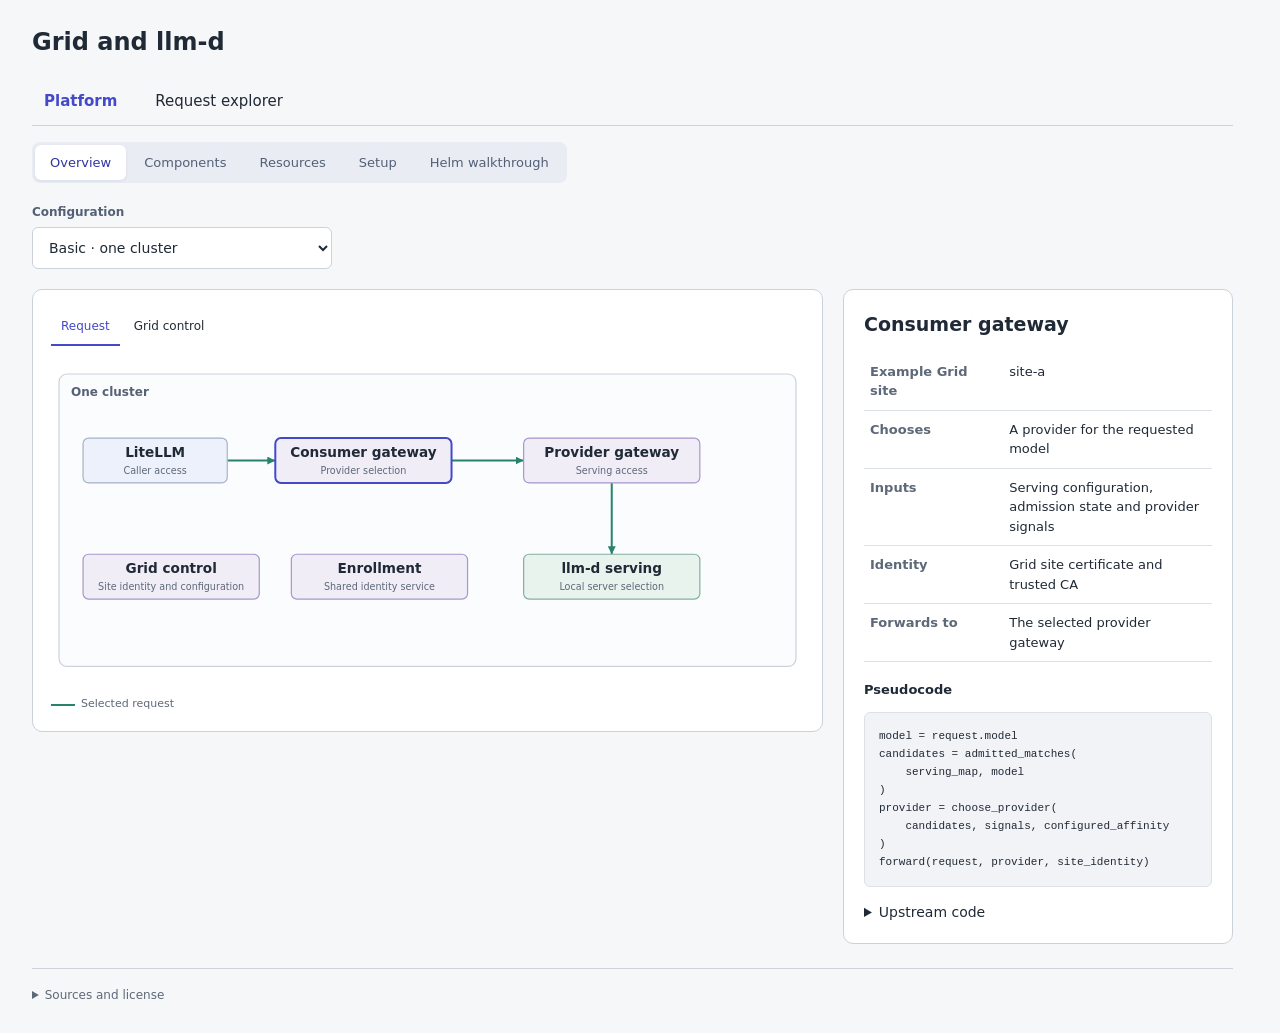
==== standalone.html @ ec1df95c "Publish AI Grid Learner" ====
<!doctype html>
<html lang="en"><head><meta charset="utf-8"><meta name="viewport" content="width=device-width,initial-scale=1"><title>Grid and llm-d learner</title><style>:root{--ink:#202a36;--muted:#5d6878;--line:#cbd2dc;--brand:#4349c9;--canvas:#f6f7f9;--grid:#f0edf7;--serving:#e8f3ee;--entry:#edf1fb;--db:#fcf2dd}*{box-sizing:border-box}body{margin:0;background:var(--canvas);font:15px/1.5 system-ui,-apple-system,sans-serif;color:var(--ink)}main{max-width:1460px;margin:auto;padding:24px 32px}h1{font-size:24px;margin:0 0 20px}h2,h3{margin:0 0 14px;font-size:18px}h4{margin:20px 0 8px;font-size:14px}p{margin:0 0 14px}button,select{font:inherit;color:inherit;cursor:pointer}button{padding:9px 13px;background:#fff;border:1px solid var(--line);border-radius:6px}button:disabled{opacity:.4;cursor:default}button:focus-visible,a:focus-visible,summary:focus-visible{outline:3px solid var(--brand);outline-offset:3px}nav{display:flex;gap:5px}#pages{border-bottom:1px solid var(--line);margin-bottom:16px}#pages button,#views button,.topologies button,.table-tabs button{background:transparent;border:0;border-radius:0;border-bottom:2px solid transparent}button[aria-pressed=true],button[aria-pressed=true]{color:var(--brand);border-bottom-color:var(--brand)}#pages button[aria-pressed=true]{font-weight:600}.toolbar{display:flex;justify-content:space-between;gap:14px;flex-wrap:wrap;margin-bottom:16px}.topologies{display:flex;gap:4px;border-left:1px solid var(--line);padding-left:14px}.explorer{display:grid;grid-template-columns:minmax(0,1.7fr) minmax(350px,1fr);gap:22px;align-items:start}.canvas,.inspector,.setup-panel{background:white;border:1px solid var(--line);border-radius:10px;padding:18px;min-width:0}.canvas{overflow:auto}.inspector{font-size:14px}.diagram{display:block;width:100%;min-width:650px}.diagram text{font-family:system-ui,sans-serif;fill:var(--ink);font-size:17px}.diagram .label{font-size:19px;font-weight:600}.diagram .sub{font-size:14px;fill:var(--muted)}.boundary{fill:#fbfcfe;stroke:var(--line);stroke-width:1.5}.node{cursor:pointer}.node rect,.node path,.node ellipse{stroke:#a6b3c6;stroke-width:1.5;fill:var(--entry)}.node[data-kind=grid] rect{fill:var(--grid);stroke:#a996cb}.node[data-kind=serving] rect{fill:var(--serving);stroke:#86afa0}.node[data-kind=db] path,.node[data-kind=db] ellipse{fill:var(--db);stroke:#b79959}.node.active rect,.node.active path{stroke:var(--brand);stroke-width:3}.wire{fill:none;stroke:#548a7a;stroke-width:2.5;marker-end:url(#arrow)}.control{stroke-dasharray:5 4;stroke:#8475a7}.facts{width:100%;border-collapse:collapse;font-size:13px}.facts th,.facts td{text-align:left;vertical-align:top;padding:9px 6px;border-bottom:1px solid #dce1e8;overflow-wrap:anywhere}.facts th{width:31%;font-weight:550;color:var(--muted)}.distinction{display:grid;gap:9px;margin-bottom:18px}.distinction div{border-left:3px solid var(--brand);padding:5px 11px}.distinction strong{display:block;font-size:12px;color:var(--muted)}pre{white-space:pre-wrap;overflow-wrap:anywhere;background:#f2f3f7;border:1px solid #dce1e8;border-radius:6px;padding:14px;font:12px/1.65 ui-monospace,Menlo,monospace;margin:12px 0}a{color:#354a9b}details{margin-top:15px}summary{cursor:pointer}ul{padding-left:20px}.controls{display:grid;grid-template-columns:70px 70px 135px;justify-content:space-between;gap:8px;margin-bottom:18px}.controls button{font-size:13px}.controls button:last-child{width:135px}.route-options{display:flex;gap:8px;margin-bottom:16px}.route-options button[aria-pressed=true]{background:#eeeffc;border:1px solid var(--brand)}.step-count{font-size:12px;color:var(--muted);margin-bottom:8px}.resource-sites{display:grid;grid-template-columns:1fr 1fr;gap:14px}.resource-sites details{margin:0 0 10px}.resource-sites>details{border:1px solid var(--line);padding:14px;border-radius:7px}.resource-sites summary{font-size:14px}.resource-sites button{border:0;padding:5px;text-align:left;font-size:12px;background:transparent;max-width:100%;overflow-wrap:anywhere}.count{float:right;color:var(--muted);font-size:12px}.catalog{display:grid;gap:14px}.catalog fieldset{border:1px solid var(--line);border-radius:8px;min-width:0;padding:12px}.catalog legend{font-size:13px;padding:0 6px}.chips{display:flex;gap:7px;flex-wrap:wrap}.chips button{font-size:12px;flex:1;min-width:100px}.catalog p{font-size:12px;color:var(--muted);margin:12px 0 6px}.stage-tabs{display:flex;gap:5px;border-bottom:1px solid var(--line);overflow:auto}.stage-tabs button{border:0;border-radius:0;border-bottom:2px solid transparent;white-space:nowrap;background:transparent}.stage-tabs button[aria-current=step]{color:var(--brand);border-bottom-color:var(--brand)}.setup-actions{display:flex;justify-content:flex-end;gap:8px;margin-bottom:12px}.setup-actions button{min-width:130px}.setup-panel{margin-top:15px}.phase-rail{display:grid;grid-template-columns:repeat(5,1fr);padding:0;list-style:none;margin:0 0 20px}.phase-rail li{text-align:center;position:relative}.phase-rail li:not(:last-child)::after{content:"";position:absolute;top:17px;left:calc(50% + 15px);right:calc(-50% + 15px);height:1px;background:var(--line)}.phase-rail button{display:flex;align-items:center;flex-direction:column;gap:5px;width:100%;background:transparent;border:0;font-size:12px;padding:3px}.phase-rail span:first-child{display:grid;place-items:center;border:1px solid var(--line);border-radius:50%;background:#fff;width:28px;height:28px}.phase-rail button[aria-current=step] span:first-child{border-color:var(--brand);color:var(--brand);background:#eeeffc}.table-tabs{display:flex;margin:8px 0 15px}.table-tabs button{flex:1;font-size:13px}.skip{position:absolute;left:-9999px}.skip:focus{left:8px;top:8px}html{scrollbar-gutter:stable}
@media(max-width:1000px){.explorer{grid-template-columns:1fr}.inspector{position:static}.resource-sites{grid-template-columns:1fr}}@media(max-width:600px){main{padding:18px 14px}#pages button{padding:9px 10px;font-size:13px}.topologies{padding:0;border:0}.toolbar{gap:8px}#views{overflow:auto;max-width:100%}#views button{font-size:12px;white-space:nowrap}.canvas,.inspector{padding:12px}.diagram{min-width:650px}.facts{font-size:12px}.resource-sites{grid-template-columns:1fr}}
/* Public topology views keep request choices separate from control exchanges. */
[hidden]{display:none!important}#pages,#views{flex-wrap:wrap}.topologies{flex-wrap:wrap;max-width:100%}.topologies button{white-space:normal;text-align:left}.example-options{display:flex;align-items:center;gap:18px;flex-wrap:wrap;margin:0 0 16px}.example-label,.resource-scope{color:var(--muted);font-size:12px}.example-label{padding:5px 9px;border:1px solid var(--line);border-radius:5px;background:#fff}.choice-line{display:flex;align-items:center;gap:10px;font-size:13px}.choice-line>span{color:var(--muted)}.choice-line>div{display:flex;gap:4px;flex-wrap:wrap}.choice-line button{padding:5px 10px;min-width:36px;background:transparent;border:1px solid transparent;color:var(--muted)}.choice-line button[aria-pressed=true]{color:var(--brand);background:#eeeffc;border-color:#c5c5ed}.explorer{grid-template-columns:minmax(0,1fr) 350px;gap:20px}.canvas{overflow:hidden}.diagram{min-width:0;max-width:100%;width:100%;height:auto}.diagram .boundary-label{font-size:15px;fill:#566274;font-weight:550}.diagram .node-title{font-size:17px;font-weight:600}.diagram .node-sub{font-size:12px;fill:#5d6878}.diagram .scene-note{font-size:13px;fill:#5d6878}.node.selected rect{stroke:var(--brand);stroke-width:2.5}.node.active rect{stroke:#27836c;stroke-width:3;fill:#dcf0e7}.node[aria-pressed=true] rect{stroke:var(--brand);stroke-width:2.5}.wire{stroke:#27836c;stroke-width:2.5;marker-end:none}.wire.alternative{stroke:#c4ccd5;stroke-width:1.8;opacity:.65}.wire.control{stroke:#7964a7;stroke-dasharray:6 5;stroke-width:2}.wire.certificate{stroke-dasharray:2 5}.canvas-toolbar{display:flex;align-items:center;justify-content:space-between;gap:12px;flex-wrap:wrap;margin-bottom:12px}.mode-tabs{display:flex;gap:5px}.mode-tabs button{border:0;border-bottom:2px solid transparent;border-radius:0;padding:6px 9px;background:transparent;font-size:13px}.mode-tabs button[aria-pressed=true]{border-bottom-color:var(--brand)}.route-caption,.caption{font-size:12px;color:var(--muted)}.caption{margin:14px 0 0;max-width:70ch}.diagram-legend{display:flex;gap:14px;flex-wrap:wrap;font-size:11px;color:var(--muted);margin:10px 0 0}.diagram-legend span{display:flex;align-items:center;gap:6px}.diagram-legend i{width:24px;height:0;border-top:2px solid #27836c;display:inline-block}.diagram-legend .alternative-swatch{border-color:#c4ccd5}.diagram-legend .control-swatch{border-color:#7964a7;border-top-style:dashed}.diagram-legend .certificate-swatch{border-color:#7964a7;border-top-style:dotted}.inspector h2{font-size:19px}.inspector h3{font-size:16px}.inspector>section>h2{margin-top:18px}.inspector pre{font-size:11px;line-height:1.65}.inspector button{max-width:100%}.controls{display:flex;justify-content:space-between;gap:6px}.controls button{padding:8px 9px;white-space:nowrap;flex:0 0 55px}.controls button:last-child{flex:0 0 150px;width:150px;min-width:150px}.request-step{min-height:4.5em;font-size:14px}.catalog{display:block}.catalog fieldset{margin-bottom:16px}.catalog fieldset:last-child{margin-bottom:0}.resource-sites{display:block}.resource-sites>details{margin-bottom:14px}.resource-sites details details{margin-left:10px;padding:4px 0}.resource-sites ul{margin:6px 0 10px;padding-left:14px;list-style:none}.resource-sites button:hover,.resource-sites button:focus-visible{text-decoration:underline;color:var(--brand)}.resource-code{max-height:550px;overflow:auto}.resource-scope{margin:0 0 14px}.setup-diagram{min-width:0}.setup-panel .diagram text{font-size:17px}.table-tabs{flex-wrap:wrap}.table-tabs button{min-width:100px}.facts code{overflow-wrap:anywhere}
@media(max-width:1180px){.explorer{grid-template-columns:1fr}.inspector{max-width:none}.controls{justify-content:flex-start}.diagram-legend{font-size:12px}}
@media(max-width:699px){main{padding:18px 14px}.toolbar{display:block}.topologies{margin-top:12px;padding:0;border-left:0;gap:0}.topologies button{font-size:12px;padding:7px 9px;max-width:48%}.example-options{gap:10px;margin-bottom:12px}.example-label{width:100%;border:0;padding:0;background:transparent}.choice-line{gap:7px;font-size:12px}.choice-line button{padding:6px 9px}.canvas{padding:10px}.canvas-toolbar{gap:7px;margin-bottom:5px}.route-caption{font-size:11px}.diagram .boundary-label{font-size:14px}.diagram .node-title{font-size:17px}.diagram .node-sub{font-size:12px}.diagram .scene-note{font-size:12px}.diagram [data-component=picker] .node-title{font-size:14px}.diagram-legend{gap:10px;font-size:11px}.inspector{padding:14px}.inspector pre{font-size:11px}.controls{gap:6px}.controls button{flex-basis:51px;padding:8px 7px}.controls button:last-child{flex-basis:150px;width:150px;min-width:150px}.catalog fieldset{padding:10px}.chips button{min-width:120px}.setup-panel{padding:10px}.setup-panel .canvas{padding:0;border:0}.setup-panel .diagram text{font-size:17px}.phase-rail{gap:2px}.stage-tabs button{font-size:12px}.setup-actions button{min-width:115px}.facts{font-size:12px}}
.topology-diagram .wire.chosen[data-flow=request]{marker-end:url(#request-arrow)}.topology-diagram .wire.alternative[data-flow=request]{marker-end:url(#alternative-arrow)}.topology-diagram .wire.control{marker-end:url(#control-arrow)}.topology-diagram[data-response=true] .wire[data-flow=request]{marker-start:url(#request-arrow);marker-end:none}.facts th{width:40%;overflow-wrap:normal;word-break:normal;hyphens:none}.facts th code{overflow-wrap:normal;word-break:normal;white-space:nowrap}

/* Configuration controls are form inputs, separate from page navigation. */
.toolbar{display:block;margin-bottom:18px}.topologies{border:0;padding:0;margin-top:18px;display:block}.topologies label,.topology-options label{display:flex;align-items:center;gap:12px;font-size:13px;color:var(--muted)}.topologies select,.topology-options select{min-height:40px;min-width:190px;padding:8px 34px 8px 12px;border:1px solid var(--line);border-radius:6px;background:#fff;color:var(--ink);font:inherit}.topologies select:focus-visible,.topology-options select:focus-visible{outline:3px solid var(--brand);outline-offset:3px}.topology-options{display:flex;gap:20px;flex-wrap:wrap;margin:0 0 18px}.topologies label{max-width:400px}.topologies select{flex:1}.canvas-toolbar{justify-content:flex-start}.topology-options label{align-items:center}.mode-tabs button{min-height:38px;padding:8px 12px}.topology-diagram{scroll-margin-top:20px}
@media(max-width:699px){.topologies{margin-top:14px}.topologies label,.topology-options label{font-size:13px}.topologies select{min-width:0;width:100%}.topology-options{display:grid;grid-template-columns:1fr;gap:10px;margin-bottom:14px}.topology-options label{display:grid;grid-template-columns:95px minmax(0,1fr);gap:10px}.topology-options select{min-width:0;width:100%}.topologies label{display:grid;grid-template-columns:95px minmax(0,1fr);gap:10px;max-width:none}}

/* Component colors follow the same role palette as the diagrams. */
.chips button{min-height:42px;padding:10px 14px;border-width:1px;border-style:solid;font-size:13px;font-weight:500}.chips button[data-kind=entry]{background:var(--entry);border-color:#a6b3c6}.chips button[data-kind=grid]{background:var(--grid);border-color:#a996cb}.chips button[data-kind=serving]{background:var(--serving);border-color:#86afa0}.chips button[data-kind=db]{background:var(--db);border-color:#b79959}.chips button[aria-pressed=true]{box-shadow:inset 0 0 0 1px var(--brand);border-color:var(--brand);color:var(--ink)}.catalog fieldset{padding:18px;margin-bottom:20px}.catalog legend{font-size:14px;font-weight:600}.catalog p{font-size:12px;margin:14px 0 8px}.node[data-kind=db] rect{fill:var(--db);stroke:#b79959}
/* A compact resource tree leaves room for the selected configuration. */
.resource-explorer{grid-template-columns:minmax(290px,.8fr) minmax(0,1.4fr)}.resource-sites{padding:8px;max-height:72vh;overflow:auto}.resource-sites>details{border:0;padding:0;margin:0 0 8px}.resource-sites summary{display:list-item;position:relative;padding:10px 12px;font-size:13px;line-height:1.4;border-radius:5px}.resource-sites summary:hover{background:#f1f3f8}.resource-sites .cluster-group>summary{background:#eef0f7;font-size:14px;font-weight:600;margin-bottom:8px;padding-right:44px}.tree-context{font-size:11px;font-weight:400;color:var(--muted);margin-left:8px}.resource-sites .count{position:absolute;right:10px;top:9px;float:none;border:1px solid #d9deea;border-radius:12px;min-width:24px;text-align:center;padding:1px 6px;font-size:11px;background:#fff}.resource-sites .tree-children{margin-left:10px;border-left:1px solid #dfe3eb;padding-left:7px}.resource-sites details details{margin:0;padding:0}.resource-sites .namespace-group>summary{font-weight:550;color:#46556a}.resource-sites .kind-group>summary{padding-right:42px;color:#46556a}.resource-sites ul{margin:2px 0 8px;padding:0 0 0 12px}.resource-sites li{margin:2px 0}.resource-sites button{display:flex;align-items:center;gap:9px;width:100%;padding:8px 10px;min-height:34px;border:1px solid transparent;border-radius:5px;font-size:12px;line-height:1.4}.resource-dot{flex:none;width:7px;height:7px;border-radius:50%;background:#8b9dba}.resource-sites button[data-kind=grid] .resource-dot{background:#9981be}.resource-sites button[data-kind=serving] .resource-dot{background:#4e967e}.resource-sites button[data-kind=db] .resource-dot{background:#b38d3b}.resource-sites button[aria-pressed=true]{color:#3435a5;border-color:#c8c9e9;background:#eeeffb;font-weight:600}.resource-inspector{position:sticky;top:20px;padding:22px}.resource-heading{display:flex;flex-direction:column;gap:10px;margin-bottom:12px}.resource-heading h2{font-size:21px;margin:0;overflow-wrap:anywhere}.kind-badge{align-self:flex-start;font-size:11px;padding:3px 8px;border-radius:4px;background:#edf0f7;color:#536077;border:1px solid #d4dae6}.resource-inspector .facts th{width:25%}.resource-code{max-height:60vh;overflow:auto;white-space:pre;font-size:12px!important;line-height:1.6}.resource-scope{font-size:13px;margin-bottom:12px}
@media(max-width:900px){.resource-explorer{grid-template-columns:1fr}.resource-sites{max-height:48vh}.resource-inspector{position:static}.resource-code{max-height:55vh;white-space:pre-wrap}}@media(max-width:699px){.catalog fieldset{padding:12px}.chips{gap:8px}.chips button{min-width:125px;padding:10px 8px}.resource-inspector{padding:16px}.resource-sites .tree-children{margin-left:4px;padding-left:6px}.resource-heading h2{font-size:19px}.resource-inspector .facts th{width:34%}}

.component-section+ .component-section{border-top:1px solid #e2e5ed;padding-top:16px;margin-top:18px}.component-section h2{font-size:12px;font-weight:550;color:var(--muted);margin:0 0 9px}.catalog fieldset .component-section:first-of-type{margin-top:6px}.catalog .chips button{flex:1 1 140px}.catalog legend{padding:0 8px}.catalog .component-section{min-width:0}

/* Navigation and configuration use different visual structures. */
#pages{gap:14px;margin-bottom:16px}#pages button{font-size:15px;padding:10px 12px}.toolbar{margin-bottom:20px}#views{display:inline-flex;gap:3px;padding:3px;background:#e9ecf3;border-radius:8px;border:0;width:fit-content}#views button{border:0;border-radius:6px;padding:8px 15px;font-size:13px;font-weight:500;color:#536077}#views button[aria-pressed=true]{background:#fff;color:#3035a1;box-shadow:0 1px 3px #26325018}.configuration-bar{display:flex;align-items:flex-end;flex-wrap:wrap;gap:18px;margin-bottom:20px}.topologies{margin:0;padding:0;border:0;min-width:260px;flex:0 1 300px}.topologies label,.topology-options label{display:flex;flex-direction:column;align-items:stretch;gap:6px;font-size:12px;font-weight:550;color:#536077;max-width:none}.topologies select,.topology-options select{font-size:14px;font-weight:400;min-width:0;width:100%;min-height:42px}.topology-options{margin:0;gap:18px;display:flex}.topology-options label{min-width:180px}#routeChoices{min-width:0}.mode-tabs{gap:4px}.mode-tabs button{font-size:12px;border-bottom:2px solid transparent;padding:7px 10px}.mode-tabs button[aria-pressed=true]{border-bottom-color:var(--brand)}
@media(max-width:699px){#pages{gap:10px}#pages button{font-size:14px}#views{display:flex;width:100%;overflow:auto;flex-wrap:nowrap}#views button{padding:9px 11px;flex:1;white-space:nowrap;font-size:12px}.toolbar{margin-bottom:16px}.configuration-bar{display:grid;grid-template-columns:1fr;gap:12px;margin-bottom:16px}.topologies{min-width:0;max-width:none}.topologies label,.topology-options label{display:flex;font-size:12px}.topology-options{display:flex;gap:12px}.topology-options label{min-width:0;flex:1}.topologies select,.topology-options select{min-height:42px;padding:8px 28px 8px 10px;font-size:13px}.configuration-bar #routeChoices:empty{display:none}}

.component-cluster{margin:8px 0;border:1px solid #c9dcd4;border-radius:7px;background:#f6faf8}.component-cluster>summary{padding:13px 15px;font-size:14px;font-weight:550;color:#285746}.cluster-identity{font-size:12px;font-weight:400;color:var(--muted);margin-left:10px}.cluster-detail{padding:4px 15px 15px;background:#fff;border-top:1px solid #dce7e1;border-radius:0 0 7px 7px}.entry-control{margin-top:16px}.entry-control>summary{font-size:13px;color:var(--muted);padding:6px 0}.entry-control>.component-section{margin-top:10px}@media(min-width:1181px){.explorer:not(.resource-explorer){grid-template-columns:minmax(0,1fr) 390px}}

.wire.alternative{stroke:#7e8b9c;opacity:1;stroke-width:1.6}.diagram-legend .alternative-swatch{border-color:#7e8b9c}.node[aria-pressed=true] path,.node[aria-pressed=true] ellipse{stroke:var(--brand);stroke-width:2.5}.resource-record{margin-top:18px}.resource-record>summary{font-size:13px;font-weight:550;color:#394779;padding:6px 0}.resource-record>p{font-size:12px;color:var(--muted);margin:8px 0}.resource-record .resource-code{margin-top:8px}
.helm-heading{display:flex;justify-content:space-between;align-items:start;gap:20px;margin:20px 0}.helm-heading h2{margin-bottom:6px}.helm-heading p{color:var(--muted);margin:0}.helm-playback{display:flex;gap:8px;flex-shrink:0}.helm-playback button{min-width:95px}.helm-result{padding:10px 12px;background:var(--serving);border-left:3px solid #27836c;border-radius:4px;font-weight:600}.helm-walkthrough>.phase-rail{margin:24px 0}.helm-walkthrough .inspector h2{margin-top:0}.helm-walkthrough .route-options{margin:0}.helm-walkthrough .route-options button{min-width:95px}@media(max-width:700px){.helm-heading{flex-direction:column;gap:14px}.helm-playback{width:100%}.helm-playback button{flex:1}.helm-walkthrough .phase-rail button{font-size:11px;padding:3px 0}.helm-walkthrough>.phase-rail{margin:20px 0}}
.topology-diagram[data-response=true] .wire.alternative[data-flow=request]{marker-start:url(#alternative-arrow)}

.step-focus{border-left:3px solid #7964a7;background:var(--grid);padding:14px 16px;border-radius:5px}.step-focus h2{margin:0 0 8px}.step-focus p{margin:0}.step-focus strong{display:block;margin-top:12px;font-size:13px}.setup-panel .inspector>details{margin-top:16px}.helm-walkthrough .step-focus{border-left-color:#27836c;background:var(--serving)}.step-focus{animation:step-enter .25s ease-out}@media(prefers-reduced-motion:reduce){.step-focus{animation:none}}
@media(max-width:699px){#views{display:grid;grid-template-columns:repeat(3,minmax(0,1fr));flex-wrap:wrap;overflow:visible}#views button{white-space:normal;min-width:0}#views[aria-label="Platform views"] button:last-child{grid-column:span 2}#views[aria-label="Request views"]{grid-template-columns:repeat(2,minmax(0,1fr))}.helm-walkthrough .explorer>.inspector,.setup-panel .explorer>.inspector{grid-row:1}.helm-walkthrough .explorer>.canvas,.setup-panel .explorer>.canvas{grid-row:2}.helm-walkthrough .inspector{padding:14px}.helm-walkthrough .helm-result{margin:12px 0 0}}
@keyframes step-enter{from{transform:translateY(4px)}to{transform:translateY(0)}}
/* Desktop review: interaction, hierarchy and consistent rhythm. */
h1,h2,h3{text-wrap:balance}.detail-label{font-size:13px!important;margin:18px 0 8px}.step-count,.count{font-variant-numeric:tabular-nums}.diagram-legend i{flex:none}.inspector{padding:20px}.inspector>section>h2:first-child,.inspector>h2:first-child{margin-top:0}.controls button:last-child:not(:disabled){background:var(--brand);color:#fff;border-color:var(--brand)}button,summary{touch-action:manipulation}button:hover:not(:disabled){filter:brightness(.97)}#pages button:hover,#views button:hover{color:#3035a1}#views button:hover:not([aria-pressed=true]){background:#dce1ec}.chips button:hover{box-shadow:inset 0 0 0 1px #6a72a1}.node:hover rect,.node:hover path,.node:hover ellipse{stroke:#686fa1;stroke-width:2.5}.node:focus-visible{outline:2px solid var(--brand);outline-offset:4px}.helm-heading{align-items:center;margin:0 0 24px}.helm-heading h2{margin:0}.helm-result{font-size:13px}.resource-inspector{padding:22px}
.setup-toolbar{display:flex;align-items:center;justify-content:space-between;gap:20px;border-bottom:1px solid var(--line);margin-bottom:18px}.setup-toolbar .stage-tabs{border:0;min-width:0;flex-wrap:wrap;overflow:visible}.setup-toolbar .stage-tabs button{font-size:13px;padding:10px 12px}.setup-toolbar .setup-actions{margin:0;flex-shrink:0}.setup-toolbar .setup-actions button{min-width:120px;font-size:13px}.setup-panel{background:transparent;border:0;padding:0;margin:0}.setup-panel .route-options{margin-bottom:18px}.setup-panel .phase-rail{margin:0 0 22px}.setup-panel .canvas,.setup-panel .inspector{align-self:start}@media(max-width:1000px){.setup-toolbar{flex-wrap:wrap;padding-bottom:12px}.setup-toolbar .setup-actions{margin-left:auto}}
.helm-walkthrough .node.planned rect,.setup-panel .node.planned rect{fill:#f5f8f7;stroke:#9eafa7;stroke-dasharray:4 3}

.source-notes{margin-top:24px;padding-top:12px;border-top:1px solid var(--line);color:var(--muted);font-size:12px}.source-notes>details{margin:0}.source-notes>details>summary{width:fit-content;padding:5px 0}.source-notes h2{font-size:16px;margin-top:18px}.source-notes p,.source-notes ul{max-width:900px;margin-top:12px}.source-notes .license-text{max-height:360px;overflow:auto;font-size:11px;white-space:pre-wrap}
</style></head>
<body><a class="skip" href="#main">Skip to learner</a><main id="main" tabindex="-1"><h1>Grid and llm-d</h1><nav id="pages" aria-label="Learner pages"></nav><div class="toolbar"><nav id="views" aria-label="Platform views"></nav></div><div class="configuration-bar"><div class="topologies"></div></div><section id="content"></section><footer class="source-notes"><details><summary>Sources and license</summary><h2>About these examples</h2><p>Architecture diagrams are conceptual. Resources show a two-cluster chart example; documentation addresses and identity placeholders must be replaced before deployment. The Helm walkthrough explains an adapted, temporary serving installation.</p><p>The four-provider and five-entry configurations illustrate larger topologies. They do not establish production readiness, performance or validation at that scale.</p><ul><li><a href="https://github.com/praxis-proxy/grid/tree/33cb906be2bb0ebdbaf253bd307939a44f41b37b">Grid v0.2.2 source</a></li><li><a href="https://github.com/praxis-proxy/demos/tree/b37a9c95cea838ea8243a0d41f27bf4267eb1d60/demos/grid-llmd-litellm">Serving example source</a></li></ul><p>Resource examples are adapted from these Apache-2.0 projects. Changes include documentation addresses, example identities, omitted secret values and a curated resource projection. Component inspectors link to additional version-pinned sources; their pseudocode is illustrative.</p><details><summary>Apache License 2.0</summary><pre class="license-text">                                 Apache License
                           Version 2.0, January 2004
                        http&#58;//www.apache.org/licenses/

   TERMS AND CONDITIONS FOR USE, REPRODUCTION, AND DISTRIBUTION

   1. Definitions.

      &quot;License&quot; shall mean the terms and conditions for use, reproduction,
      and distribution as defined by Sections 1 through 9 of this document.

      &quot;Licensor&quot; shall mean the copyright owner or entity authorized by
      the copyright owner that is granting the License.

      &quot;Legal Entity&quot; shall mean the union of the acting entity and all
      other entities that control, are controlled by, or are under common
      control with that entity. For the purposes of this definition,
      &quot;control&quot; means (i) the power, direct or indirect, to cause the
      direction or management of such entity, whether by contract or
      otherwise, or (ii) ownership of fifty percent (50%) or more of the
      outstanding shares, or (iii) beneficial ownership of such entity.

      &quot;You&quot; (or &quot;Your&quot;) shall mean an individual or Legal Entity
      exercising permissions granted by this License.

      &quot;Source&quot; form shall mean the preferred form for making modifications,
      including but not limited to software source code, documentation
      source, and configuration files.

      &quot;Object&quot; form shall mean any form resulting from mechanical
      transformation or translation of a Source form, including but
      not limited to compiled object code, generated documentation,
      and conversions to other media types.

      &quot;Work&quot; shall mean the work of authorship, whether in Source or
      Object form, made available under the License, as indicated by a
      copyright notice that is included in or attached to the work
      (an example is provided in the Appendix below).

      &quot;Derivative Works&quot; shall mean any work, whether in Source or Object
      form, that is based on (or derived from) the Work and for which the
      editorial revisions, annotations, elaborations, or other modifications
      represent, as a whole, an original work of authorship. For the purposes
      of this License, Derivative Works shall not include works that remain
      separable from, or merely link (or bind by name) to the interfaces of,
      the Work and Derivative Works thereof.

      &quot;Contribution&quot; shall mean any work of authorship, including
      the original version of the Work and any modifications or additions
      to that Work or Derivative Works thereof, that is intentionally
      submitted to Licensor for inclusion in the Work by the copyright owner
      or by an individual or Legal Entity authorized to submit on behalf of
      the copyright owner. For the purposes of this definition, &quot;submitted&quot;
      means any form of electronic, verbal, or written communication sent
      to the Licensor or its representatives, including but not limited to
      communication on electronic mailing lists, source code control systems,
      and issue tracking systems that are managed by, or on behalf of, the
      Licensor for the purpose of discussing and improving the Work, but
      excluding communication that is conspicuously marked or otherwise
      designated in writing by the copyright owner as &quot;Not a Contribution.&quot;

      &quot;Contributor&quot; shall mean Licensor and any individual or Legal Entity
      on behalf of whom a Contribution has been received by Licensor and
      subsequently incorporated within the Work.

   2. Grant of Copyright License. Subject to the terms and conditions of
      this License, each Contributor hereby grants to You a perpetual,
      worldwide, non-exclusive, no-charge, royalty-free, irrevocable
      copyright license to reproduce, prepare Derivative Works of,
      publicly display, publicly perform, sublicense, and distribute the
      Work and such Derivative Works in Source or Object form.

   3. Grant of Patent License. Subject to the terms and conditions of
      this License, each Contributor hereby grants to You a perpetual,
      worldwide, non-exclusive, no-charge, royalty-free, irrevocable
      (except as stated in this section) patent license to make, have made,
      use, offer to sell, sell, import, and otherwise transfer the Work,
      where such license applies only to those patent claims licensable
      by such Contributor that are necessarily infringed by their
      Contribution(s) alone or by combination of their Contribution(s)
      with the Work to which such Contribution(s) was submitted. If You
      institute patent litigation against any entity (including a
      cross-claim or counterclaim in a lawsuit) alleging that the Work
      or a Contribution incorporated within the Work constitutes direct
      or contributory patent infringement, then any patent licenses
      granted to You under this License for that Work shall terminate
      as of the date such litigation is filed.

   4. Redistribution. You may reproduce and distribute copies of the
      Work or Derivative Works thereof in any medium, with or without
      modifications, and in Source or Object form, provided that You
      meet the following conditions:

      (a) You must give any other recipients of the Work or
          Derivative Works a copy of this License; and

      (b) You must cause any modified files to carry prominent notices
          stating that You changed the files; and

      (c) You must retain, in the Source form of any Derivative Works
          that You distribute, all copyright, patent, trademark, and
          attribution notices from the Source form of the Work,
          excluding those notices that do not pertain to any part of
          the Derivative Works; and

      (d) If the Work includes a &quot;NOTICE&quot; text file as part of its
          distribution, then any Derivative Works that You distribute must
          include a readable copy of the attribution notices contained
          within such NOTICE file, excluding those notices that do not
          pertain to any part of the Derivative Works, in at least one
          of the following places: within a NOTICE text file distributed
          as part of the Derivative Works; within the Source form or
          documentation, if provided along with the Derivative Works; or,
          within a display generated by the Derivative Works, if and
          wherever such third-party notices normally appear. The contents
          of the NOTICE file are for informational purposes only and
          do not modify the License. You may add Your own attribution
          notices within Derivative Works that You distribute, alongside
          or as an addendum to the NOTICE text from the Work, provided
          that such additional attribution notices cannot be construed
          as modifying the License.

      You may add Your own copyright statement to Your modifications and
      may provide additional or different license terms and conditions
      for use, reproduction, or distribution of Your modifications, or
      for any such Derivative Works as a whole, provided Your use,
      reproduction, and distribution of the Work otherwise complies with
      the conditions stated in this License.

   5. Submission of Contributions. Unless You explicitly state otherwise,
      any Contribution intentionally submitted for inclusion in the Work
      by You to the Licensor shall be under the terms and conditions of
      this License, without any additional terms or conditions.
      Notwithstanding the above, nothing herein shall supersede or modify
      the terms of any separate license agreement you may have executed
      with Licensor regarding such Contributions.

   6. Trademarks. This License does not grant permission to use the trade
      names, trademarks, service marks, or product names of the Licensor,
      except as required for reasonable and customary use in describing the
      origin of the Work and reproducing the content of the NOTICE file.

   7. Disclaimer of Warranty. Unless required by applicable law or
      agreed to in writing, Licensor provides the Work (and each
      Contributor provides its Contributions) on an &quot;AS IS&quot; BASIS,
      WITHOUT WARRANTIES OR CONDITIONS OF ANY KIND, either express or
      implied, including, without limitation, any warranties or conditions
      of TITLE, NON-INFRINGEMENT, MERCHANTABILITY, or FITNESS FOR A
      PARTICULAR PURPOSE. You are solely responsible for determining the
      appropriateness of using or redistributing the Work and assume any
      risks associated with Your exercise of permissions under this License.

   8. Limitation of Liability. In no event and under no legal theory,
      whether in tort (including negligence), contract, or otherwise,
      unless required by applicable law (such as deliberate and grossly
      negligent acts) or agreed to in writing, shall any Contributor be
      liable to You for damages, including any direct, indirect, special,
      incidental, or consequential damages of any character arising as a
      result of this License or out of the use or inability to use the
      Work (including but not limited to damages for loss of goodwill,
      work stoppage, computer failure or malfunction, or any and all
      other commercial damages or losses), even if such Contributor
      has been advised of the possibility of such damages.

   9. Accepting Warranty or Additional Liability. While redistributing
      the Work or Derivative Works thereof, You may choose to offer,
      and charge a fee for, acceptance of support, warranty, indemnity,
      or other liability obligations and/or rights consistent with this
      License. However, in accepting such obligations, You may act only
      on Your own behalf and on Your sole responsibility, not on behalf
      of any other Contributor, and only if You agree to indemnify,
      defend, and hold each Contributor harmless for any liability
      incurred by, or claims asserted against, such Contributor by reason
      of your accepting any such warranty or additional liability.

   END OF TERMS AND CONDITIONS

   APPENDIX: How to apply the Apache License to your work.

      To apply the Apache License to your work, attach the following
      boilerplate notice, with the fields enclosed by brackets &quot;[]&quot;
      replaced with your own identifying information. (Don&#x27;t include
      the brackets!)  The text should be enclosed in the appropriate
      comment syntax for the file format. We also recommend that a
      file or class name and description of purpose be included on the
      same &quot;printed page&quot; as the copyright notice for easier
      identification within third-party archives.

   Copyright [yyyy] [name of copyright owner]

   Licensed under the Apache License, Version 2.0 (the &quot;License&quot;);
   you may not use this file except in compliance with the License.
   You may obtain a copy of the License at

       http&#58;//www.apache.org/licenses/LICENSE-2.0

   Unless required by applicable law or agreed to in writing, software
   distributed under the License is distributed on an &quot;AS IS&quot; BASIS,
   WITHOUT WARRANTIES OR CONDITIONS OF ANY KIND, either express or implied.
   See the License for the specific language governing permissions and
   limitations under the License.
</pre></details></details></footer></main><script>// Illustrative public example, derived from pinned upstream charts; no observed runtime data.
window.demoReference={"containers":["example-litellm","example-access-db","provider-a-control-plane","provider-b-control-plane"],"machine":{"cpus":6,"disk_gib":40,"memory_mib":16384,"name":"grid-demo"},"network":"example-grid-network","sites":{"a":{"cluster":"provider-a","context":"kind-provider-a","crds":[{"group":"grid.praxis.fast","kind":"AgentToolProvider","name":"agenttoolproviders.grid.praxis.fast","scope":"Cluster"},{"group":"grid.praxis.fast","kind":"GridNetwork","name":"gridnetworks.grid.praxis.fast","scope":"Cluster"},{"group":"grid.praxis.fast","kind":"GridSite","name":"gridsites.grid.praxis.fast","scope":"Cluster"},{"group":"inference.networking.k8s.io","kind":"InferencePool","name":"inferencepools.inference.networking.k8s.io","scope":"Namespaced"},{"group":"grid.praxis.fast","kind":"InferenceProvider","name":"inferenceproviders.grid.praxis.fast","scope":"Cluster"},{"group":"grid.praxis.fast","kind":"SiteInvite","name":"siteinvites.grid.praxis.fast","scope":"Cluster"}],"name":"site-a","resources":[{"apiVersion":"rbac.authorization.k8s.io/v1","helm_release":"grid-enrollment","kind":"ClusterRole","labels":{"app.kubernetes.io/instance":"grid-enrollment","app.kubernetes.io/managed-by":"Helm","app.kubernetes.io/name":"grid-enrollment","app.kubernetes.io/version":"v0.2.2","example.invalid/origin":"public-chart-template","helm.sh/chart":"grid-enrollment-0.2.2"},"name":"grid-enrollment-grid-enrollment-csr-approve","namespace":null,"owners":[],"rules":[{"apiGroups":["certificates.k8s.io"],"resources":["certificatesigningrequests/approval"],"verbs":["patch"]},{"apiGroups":["certificates.k8s.io"],"resourceNames":["grid.praxis.fast/site"],"resources":["signers"],"verbs":["approve"]}]},{"apiVersion":"rbac.authorization.k8s.io/v1","helm_release":"grid-enrollment","kind":"ClusterRole","labels":{"app.kubernetes.io/instance":"grid-enrollment","app.kubernetes.io/managed-by":"Helm","app.kubernetes.io/name":"grid-enrollment","app.kubernetes.io/version":"v0.2.2","example.invalid/origin":"public-chart-template","helm.sh/chart":"grid-enrollment-0.2.2"},"name":"grid-enrollment-grid-enrollment-csr-file","namespace":null,"owners":[],"rules":[{"apiGroups":["certificates.k8s.io"],"resources":["certificatesigningrequests"],"verbs":["create"]},{"apiGroups":["certificates.k8s.io"],"resources":["certificatesigningrequests/status"],"verbs":["patch"]},{"apiGroups":["certificates.k8s.io"],"resourceNames":["grid.praxis.fast/site"],"resources":["signers"],"verbs":["sign"]}]},{"apiVersion":"rbac.authorization.k8s.io/v1","helm_release":"grid-enrollment","kind":"ClusterRole","labels":{"app.kubernetes.io/instance":"grid-enrollment","app.kubernetes.io/managed-by":"Helm","app.kubernetes.io/name":"grid-enrollment","app.kubernetes.io/version":"v0.2.2","example.invalid/origin":"public-chart-template","helm.sh/chart":"grid-enrollment-0.2.2"},"name":"grid-enrollment-grid-enrollment-site-invite","namespace":null,"owners":[],"rules":[{"apiGroups":["grid.praxis.fast"],"resources":["siteinvites"],"verbs":["get","list","watch","patch"]},{"apiGroups":["grid.praxis.fast"],"resources":["siteinvites/status"],"verbs":["patch"]}]},{"apiVersion":"rbac.authorization.k8s.io/v1","helm_release":"llmd-site","kind":"ClusterRole","labels":{"example.invalid/origin":"public-chart-template"},"name":"grid-llmd-epp","namespace":null,"owners":[],"rules":[{"apiGroups":["inference.networking.k8s.io"],"resources":["inferencepools"],"verbs":["get","list","watch"]},{"apiGroups":["inference.networking.k8s.io"],"resources":["inferencepools/status"],"verbs":["update","patch"]},{"apiGroups":[""],"resources":["pods","endpoints","services"],"verbs":["get","list","watch"]}]},{"apiVersion":"rbac.authorization.k8s.io/v1","helm_release":"grid-operator","kind":"ClusterRole","labels":{"app.kubernetes.io/instance":"grid-operator","app.kubernetes.io/managed-by":"Helm","app.kubernetes.io/name":"grid-operator","app.kubernetes.io/version":"v0.2.2","example.invalid/origin":"public-chart-template","helm.sh/chart":"grid-operator-0.2.2"},"name":"grid-operator-crd","namespace":null,"owners":[],"rules":[{"apiGroups":["grid.praxis.fast"],"resources":["agenttoolproviders","gridnetworks","inferenceproviders"],"verbs":["get","list","watch","patch"]},{"apiGroups":["grid.praxis.fast"],"resources":["gridsites"],"verbs":["get","list","watch","patch","create","update","delete"]},{"apiGroups":["grid.praxis.fast"],"resources":["agenttoolproviders/status","gridnetworks/status","gridsites/status","inferenceproviders/status"],"verbs":["get","patch"]},{"apiGroups":["grid.praxis.fast"],"resources":["gridnetworks"],"verbs":["create"]}]},{"apiVersion":"rbac.authorization.k8s.io/v1","helm_release":"grid-operator","kind":"ClusterRole","labels":{"app.kubernetes.io/instance":"grid-operator","app.kubernetes.io/managed-by":"Helm","app.kubernetes.io/name":"grid-operator","app.kubernetes.io/version":"v0.2.2","example.invalid/origin":"public-chart-template","helm.sh/chart":"grid-operator-0.2.2"},"name":"grid-operator-metrics-scraper","namespace":null,"owners":[],"rules":[{"nonResourceURLs":["/metrics"],"verbs":["get"]}]},{"apiVersion":"rbac.authorization.k8s.io/v1","helm_release":"grid-operator","kind":"ClusterRole","labels":{"app.kubernetes.io/instance":"grid-operator","app.kubernetes.io/managed-by":"Helm","app.kubernetes.io/name":"grid-operator","app.kubernetes.io/version":"v0.2.2","example.invalid/origin":"public-chart-template","helm.sh/chart":"grid-operator-0.2.2"},"name":"grid-operator-resources","namespace":null,"owners":[],"rules":[{"apiGroups":[""],"resources":["secrets"],"verbs":["get","create","patch"]},{"apiGroups":[""],"resourceNames":["provider-gateway","grid-operator-swim","grid-operator-signals"],"resources":["services"],"verbs":["get"]},{"apiGroups":["apps"],"resourceNames":["provider-gateway"],"resources":["deployments"],"verbs":["get","patch"]},{"apiGroups":["events.k8s.io"],"resources":["events"],"verbs":["create","patch"]},{"apiGroups":[""],"resources":["configmaps"],"verbs":["get","create","patch","update"]}]},{"apiVersion":"rbac.authorization.k8s.io/v1","helm_release":"grid-enrollment","kind":"ClusterRoleBinding","labels":{"app.kubernetes.io/instance":"grid-enrollment","app.kubernetes.io/managed-by":"Helm","app.kubernetes.io/name":"grid-enrollment","app.kubernetes.io/version":"v0.2.2","example.invalid/origin":"public-chart-template","helm.sh/chart":"grid-enrollment-0.2.2"},"name":"grid-enrollment-grid-enrollment-auth-delegator","namespace":null,"owners":[],"roleRef":{"apiGroup":"rbac.authorization.k8s.io","kind":"ClusterRole","name":"system:auth-delegator"},"subjects":[{"kind":"ServiceAccount","name":"grid-enrollment","namespace":"grid-enrollment"}]},{"apiVersion":"rbac.authorization.k8s.io/v1","helm_release":"grid-enrollment","kind":"ClusterRoleBinding","labels":{"app.kubernetes.io/instance":"grid-enrollment","app.kubernetes.io/managed-by":"Helm","app.kubernetes.io/name":"grid-enrollment","app.kubernetes.io/version":"v0.2.2","example.invalid/origin":"public-chart-template","helm.sh/chart":"grid-enrollment-0.2.2"},"name":"grid-enrollment-grid-enrollment-csr-approve","namespace":null,"owners":[],"roleRef":{"apiGroup":"rbac.authorization.k8s.io","kind":"ClusterRole","name":"grid-enrollment-grid-enrollment-csr-approve"},"subjects":[{"kind":"ServiceAccount","name":"grid-enrollment","namespace":"grid-enrollment"}]},{"apiVersion":"rbac.authorization.k8s.io/v1","helm_release":"grid-enrollment","kind":"ClusterRoleBinding","labels":{"app.kubernetes.io/instance":"grid-enrollment","app.kubernetes.io/managed-by":"Helm","app.kubernetes.io/name":"grid-enrollment","app.kubernetes.io/version":"v0.2.2","example.invalid/origin":"public-chart-template","helm.sh/chart":"grid-enrollment-0.2.2"},"name":"grid-enrollment-grid-enrollment-csr-file","namespace":null,"owners":[],"roleRef":{"apiGroup":"rbac.authorization.k8s.io","kind":"ClusterRole","name":"grid-enrollment-grid-enrollment-csr-file"},"subjects":[{"kind":"ServiceAccount","name":"grid-enrollment","namespace":"grid-enrollment"}]},{"apiVersion":"rbac.authorization.k8s.io/v1","helm_release":"grid-enrollment","kind":"ClusterRoleBinding","labels":{"app.kubernetes.io/instance":"grid-enrollment","app.kubernetes.io/managed-by":"Helm","app.kubernetes.io/name":"grid-enrollment","app.kubernetes.io/version":"v0.2.2","example.invalid/origin":"public-chart-template","helm.sh/chart":"grid-enrollment-0.2.2"},"name":"grid-enrollment-grid-enrollment-site-invite","namespace":null,"owners":[],"roleRef":{"apiGroup":"rbac.authorization.k8s.io","kind":"ClusterRole","name":"grid-enrollment-grid-enrollment-site-invite"},"subjects":[{"kind":"ServiceAccount","name":"grid-enrollment","namespace":"grid-enrollment"}]},{"apiVersion":"rbac.authorization.k8s.io/v1","helm_release":"llmd-site","kind":"ClusterRoleBinding","labels":{"example.invalid/origin":"public-chart-template"},"name":"grid-llmd-epp","namespace":null,"owners":[],"roleRef":{"apiGroup":"rbac.authorization.k8s.io","kind":"ClusterRole","name":"grid-llmd-epp"},"subjects":[{"kind":"ServiceAccount","name":"llmd-epp","namespace":"grid"}]},{"apiVersion":"rbac.authorization.k8s.io/v1","helm_release":"grid-operator","kind":"ClusterRoleBinding","labels":{"app.kubernetes.io/instance":"grid-operator","app.kubernetes.io/managed-by":"Helm","app.kubernetes.io/name":"grid-operator","app.kubernetes.io/version":"v0.2.2","example.invalid/origin":"public-chart-template","helm.sh/chart":"grid-operator-0.2.2"},"name":"grid-operator-crd","namespace":null,"owners":[],"roleRef":{"apiGroup":"rbac.authorization.k8s.io","kind":"ClusterRole","name":"grid-operator-crd"},"subjects":[{"kind":"ServiceAccount","name":"grid-operator","namespace":"grid"}]},{"apiVersion":"rbac.authorization.k8s.io/v1","helm_release":"grid-operator","kind":"ClusterRoleBinding","labels":{"app.kubernetes.io/instance":"grid-operator","app.kubernetes.io/managed-by":"Helm","app.kubernetes.io/name":"grid-operator","app.kubernetes.io/version":"v0.2.2","example.invalid/origin":"public-chart-template","helm.sh/chart":"grid-operator-0.2.2"},"name":"grid-operator-metrics-scraper","namespace":null,"owners":[],"roleRef":{"apiGroup":"rbac.authorization.k8s.io","kind":"ClusterRole","name":"grid-operator-metrics-scraper"},"subjects":[{"kind":"ServiceAccount","name":"grid-operator-metrics-scraper","namespace":"grid"}]},{"apiVersion":"grid.praxis.fast/v1alpha1","helm_release":"grid-site","kind":"GridNetwork","labels":{"app.kubernetes.io/instance":"grid-site","app.kubernetes.io/managed-by":"Helm","app.kubernetes.io/name":"grid-site","app.kubernetes.io/version":"v0.2.2","example.invalid/origin":"public-chart-template","grid.praxis.fast/auto-discover-sites":"true","helm.sh/chart":"grid-site-0.2.2"},"name":"grid-demo","namespace":null,"owners":[],"spec":{"admissionPolicy":{"missingMetrics":"existingOnly","mode":"stabilized","pressure":{"enterThreshold":0.85,"exitThreshold":0.7,"failureThreshold":2,"minimumStateDuration":"10s","recoveryHoldDown":"30s","successThreshold":3}},"consumerGateways":[{"name":"consumer-gateway","namespace":"grid","siteName":"site-a"}],"gridId":"example-grid","peerTrust":{"mode":"spiffe"},"selectionPolicy":{"mode":"roundRobin"},"signalTransport":{"mode":"poll"},"tls":{"caSecretRef":{"name":"grid-ca","namespace":"grid"},"siteSecretRef":{"name":"grid-site-identity","namespace":"grid"},"swimKeySecretRef":{"name":"grid-swim-key","namespace":"grid"}}}},{"apiVersion":"grid.praxis.fast/v1alpha1","helm_release":"grid-site","kind":"GridSite","labels":{"app.kubernetes.io/instance":"grid-site","app.kubernetes.io/managed-by":"Helm","app.kubernetes.io/name":"grid-site","app.kubernetes.io/version":"v0.2.2","example.invalid/origin":"public-chart-template","grid.praxis.fast/network":"grid-demo","helm.sh/chart":"grid-site-0.2.2"},"name":"grid-demo-site-b","namespace":null,"owners":[],"spec":{"gatewayEndpoint":{"address":"203.0.113.20:8080","tls":{"mode":"Mutual","serverName":"site-b.grid.internal"}},"gridNetworkRef":"grid-demo"}},{"apiVersion":"grid.praxis.fast/v1alpha1","helm_release":"grid-site","kind":"GridSite","labels":{"app.kubernetes.io/instance":"grid-site","app.kubernetes.io/managed-by":"Helm","app.kubernetes.io/name":"grid-site","app.kubernetes.io/version":"v0.2.2","example.invalid/origin":"public-chart-template","grid.praxis.fast/provider-site":"site-a","helm.sh/chart":"grid-site-0.2.2"},"name":"site-a","namespace":null,"owners":[],"spec":{"gatewayEndpoint":{"address":"203.0.113.10:8080","tls":{"mode":"Mutual","serverName":"site-a.grid.internal"}},"gridNetworkRef":"grid-demo"}},{"apiVersion":"grid.praxis.fast/v1alpha1","helm_release":"grid-site","kind":"InferenceProvider","labels":{"app.kubernetes.io/instance":"grid-site","app.kubernetes.io/managed-by":"Helm","app.kubernetes.io/name":"grid-site","app.kubernetes.io/version":"v0.2.2","example.invalid/origin":"public-chart-template","helm.sh/chart":"grid-site-0.2.2"},"name":"qwen-site-a","namespace":null,"owners":[],"spec":{"backendKind":"local","clusterName":"qwen-site-a","endpoint":"http://192.0.2.10:8081","gridNetworkRef":"grid-demo","models":[{"capabilities":["text_generation"],"name":"Qwen/Qwen3-0.6B"}],"providerKind":"llm-d-inference-sim","siteSelector":{"matchLabels":{"grid.praxis.fast/provider-site":"site-a"}}}},{"apiVersion":"v1","kind":"Namespace","labels":{"example.invalid/origin":"illustrative"},"name":"grid","namespace":null,"owners":[]},{"apiVersion":"v1","kind":"Namespace","labels":{"example.invalid/origin":"illustrative"},"name":"grid-enrollment","namespace":null,"owners":[]},{"apiVersion":"v1","helm_release":"grid-enrollment","kind":"Namespace","labels":{"app.kubernetes.io/instance":"grid-enrollment","app.kubernetes.io/managed-by":"Helm","app.kubernetes.io/name":"grid-enrollment","app.kubernetes.io/version":"v0.2.2","example.invalid/origin":"public-chart-template","helm.sh/chart":"grid-enrollment-0.2.2"},"name":"grid-enrollment-invites","namespace":null,"owners":[]},{"apiVersion":"v1","kind":"Namespace","labels":{"example.invalid/origin":"illustrative"},"name":"kube-system","namespace":null,"owners":[]},{"apiVersion":"admissionregistration.k8s.io/v1","helm_release":"grid-enrollment","kind":"ValidatingAdmissionPolicy","labels":{"app.kubernetes.io/instance":"grid-enrollment","app.kubernetes.io/managed-by":"Helm","app.kubernetes.io/name":"grid-enrollment","app.kubernetes.io/version":"v0.2.2","example.invalid/origin":"public-chart-template","helm.sh/chart":"grid-enrollment-0.2.2"},"name":"grid-enrollment-grid-enrollment-bootstrap-secrets","namespace":null,"owners":[]},{"apiVersion":"admissionregistration.k8s.io/v1","helm_release":"grid-enrollment","kind":"ValidatingAdmissionPolicy","labels":{"app.kubernetes.io/instance":"grid-enrollment","app.kubernetes.io/managed-by":"Helm","app.kubernetes.io/name":"grid-enrollment","app.kubernetes.io/version":"v0.2.2","example.invalid/origin":"public-chart-template","helm.sh/chart":"grid-enrollment-0.2.2"},"name":"grid-enrollment-grid-enrollment-csr-record","namespace":null,"owners":[]},{"apiVersion":"admissionregistration.k8s.io/v1","helm_release":"grid-enrollment","kind":"ValidatingAdmissionPolicy","labels":{"app.kubernetes.io/instance":"grid-enrollment","app.kubernetes.io/managed-by":"Helm","app.kubernetes.io/name":"grid-enrollment","app.kubernetes.io/version":"v0.2.2","example.invalid/origin":"public-chart-template","helm.sh/chart":"grid-enrollment-0.2.2"},"name":"grid-enrollment-grid-enrollment-csr-record-confine","namespace":null,"owners":[]},{"apiVersion":"admissionregistration.k8s.io/v1","helm_release":"grid-enrollment","kind":"ValidatingAdmissionPolicy","labels":{"app.kubernetes.io/instance":"grid-enrollment","app.kubernetes.io/managed-by":"Helm","app.kubernetes.io/name":"grid-enrollment","app.kubernetes.io/version":"v0.2.2","example.invalid/origin":"public-chart-template","helm.sh/chart":"grid-enrollment-0.2.2"},"name":"grid-enrollment-grid-enrollment-invite-secrets","namespace":null,"owners":[]},{"apiVersion":"admissionregistration.k8s.io/v1","helm_release":"grid-enrollment","kind":"ValidatingAdmissionPolicyBinding","labels":{"app.kubernetes.io/instance":"grid-enrollment","app.kubernetes.io/managed-by":"Helm","app.kubernetes.io/name":"grid-enrollment","app.kubernetes.io/version":"v0.2.2","example.invalid/origin":"public-chart-template","helm.sh/chart":"grid-enrollment-0.2.2"},"name":"grid-enrollment-grid-enrollment-bootstrap-secrets","namespace":null,"owners":[]},{"apiVersion":"admissionregistration.k8s.io/v1","helm_release":"grid-enrollment","kind":"ValidatingAdmissionPolicyBinding","labels":{"app.kubernetes.io/instance":"grid-enrollment","app.kubernetes.io/managed-by":"Helm","app.kubernetes.io/name":"grid-enrollment","app.kubernetes.io/version":"v0.2.2","example.invalid/origin":"public-chart-template","helm.sh/chart":"grid-enrollment-0.2.2"},"name":"grid-enrollment-grid-enrollment-csr-record","namespace":null,"owners":[]},{"apiVersion":"admissionregistration.k8s.io/v1","helm_release":"grid-enrollment","kind":"ValidatingAdmissionPolicyBinding","labels":{"app.kubernetes.io/instance":"grid-enrollment","app.kubernetes.io/managed-by":"Helm","app.kubernetes.io/name":"grid-enrollment","app.kubernetes.io/version":"v0.2.2","example.invalid/origin":"public-chart-template","helm.sh/chart":"grid-enrollment-0.2.2"},"name":"grid-enrollment-grid-enrollment-csr-record-confine","namespace":null,"owners":[]},{"apiVersion":"admissionregistration.k8s.io/v1","helm_release":"grid-enrollment","kind":"ValidatingAdmissionPolicyBinding","labels":{"app.kubernetes.io/instance":"grid-enrollment","app.kubernetes.io/managed-by":"Helm","app.kubernetes.io/name":"grid-enrollment","app.kubernetes.io/version":"v0.2.2","example.invalid/origin":"public-chart-template","helm.sh/chart":"grid-enrollment-0.2.2"},"name":"grid-enrollment-grid-enrollment-invite-secrets","namespace":null,"owners":[]},{"apiVersion":"v1","helm_release":"consumer-gateway","keys":["praxis.yaml"],"kind":"ConfigMap","labels":{"app.kubernetes.io/instance":"consumer-gateway","app.kubernetes.io/managed-by":"Helm","app.kubernetes.io/name":"praxis-gateway","app.kubernetes.io/version":"0.7.0","example.invalid/origin":"public-chart-template","helm.sh/chart":"praxis-gateway-0.2.2"},"name":"consumer-gateway-config","namespace":"grid","owners":[]},{"apiVersion":"v1","helm_release":"llmd-site","keys":["envoy.yaml"],"kind":"ConfigMap","labels":{"app":"envoy","example.invalid/origin":"public-chart-template"},"name":"envoy","namespace":"grid","owners":[]},{"apiVersion":"v1","helm_release":"provider-gateway","keys":["praxis.yaml"],"kind":"ConfigMap","labels":{"app.kubernetes.io/instance":"provider-gateway","app.kubernetes.io/managed-by":"Helm","app.kubernetes.io/name":"praxis-gateway","app.kubernetes.io/version":"0.7.0","example.invalid/origin":"public-chart-template","helm.sh/chart":"praxis-gateway-0.2.2"},"name":"provider-gateway-config","namespace":"grid","owners":[]},{"apiVersion":"v1","helm_release":"llmd-site","keys":["config.yaml"],"kind":"ConfigMap","labels":{"example.invalid/origin":"public-chart-template"},"name":"vllm-sim","namespace":"grid","owners":[]},{"apiVersion":"apps/v1","helm_release":"consumer-gateway","kind":"Deployment","labels":{"app.kubernetes.io/instance":"consumer-gateway","app.kubernetes.io/managed-by":"Helm","app.kubernetes.io/name":"praxis-gateway","app.kubernetes.io/version":"0.7.0","example.invalid/origin":"public-chart-template","helm.sh/chart":"praxis-gateway-0.2.2"},"name":"consumer-gateway","namespace":"grid","owners":[],"spec":{"replicas":1,"selector":{"matchLabels":{"app.kubernetes.io/instance":"consumer-gateway","app.kubernetes.io/name":"praxis-gateway"}},"template_labels":{"app.kubernetes.io/component":"gateway","app.kubernetes.io/instance":"consumer-gateway","app.kubernetes.io/name":"praxis-gateway"}}},{"apiVersion":"apps/v1","helm_release":"llmd-site","kind":"Deployment","labels":{"app":"envoy","example.invalid/origin":"public-chart-template"},"name":"envoy","namespace":"grid","owners":[],"spec":{"replicas":1,"selector":{"matchLabels":{"app":"envoy"}},"template_labels":{"app":"envoy","grid.praxis.fast/backend-access":"provider-gateway"}}},{"apiVersion":"apps/v1","helm_release":"grid-operator","kind":"Deployment","labels":{"app.kubernetes.io/instance":"grid-operator","app.kubernetes.io/managed-by":"Helm","app.kubernetes.io/name":"grid-operator","app.kubernetes.io/version":"v0.2.2","example.invalid/origin":"public-chart-template","helm.sh/chart":"grid-operator-0.2.2"},"name":"grid-operator","namespace":"grid","owners":[],"spec":{"replicas":1,"selector":{"matchLabels":{"app.kubernetes.io/instance":"grid-operator","app.kubernetes.io/name":"grid-operator"}},"template_labels":{"app.kubernetes.io/component":"operator","app.kubernetes.io/instance":"grid-operator","app.kubernetes.io/name":"grid-operator"}}},{"apiVersion":"apps/v1","helm_release":"llmd-site","kind":"Deployment","labels":{"example.invalid/origin":"public-chart-template"},"name":"llmd-epp","namespace":"grid","owners":[],"spec":{"replicas":1,"selector":{"matchLabels":{"app.kubernetes.io/name":"llmd-epp"}},"template_labels":{"app.kubernetes.io/name":"llmd-epp"}}},{"apiVersion":"apps/v1","helm_release":"provider-gateway","kind":"Deployment","labels":{"app.kubernetes.io/instance":"provider-gateway","app.kubernetes.io/managed-by":"Helm","app.kubernetes.io/name":"praxis-gateway","app.kubernetes.io/version":"0.7.0","example.invalid/origin":"public-chart-template","helm.sh/chart":"praxis-gateway-0.2.2"},"name":"provider-gateway","namespace":"grid","owners":[],"spec":{"replicas":1,"selector":{"matchLabels":{"app.kubernetes.io/instance":"provider-gateway","app.kubernetes.io/name":"praxis-gateway"}},"template_labels":{"app.kubernetes.io/component":"gateway","app.kubernetes.io/instance":"provider-gateway","app.kubernetes.io/name":"praxis-gateway"}}},{"apiVersion":"apps/v1","helm_release":"llmd-site","kind":"Deployment","labels":{"example.invalid/origin":"public-chart-template"},"name":"vllm-sim","namespace":"grid","owners":[],"spec":{"replicas":2,"selector":{"matchLabels":{"app":"vllm-sim","pool":"site-a"}},"template_labels":{"app":"vllm-sim","pool":"site-a"}}},{"apiVersion":"inference.networking.k8s.io/v1","helm_release":"llmd-site","kind":"InferencePool","labels":{"example.invalid/origin":"public-chart-template"},"name":"site-a","namespace":"grid","owners":[],"spec":{"endpointPickerRef":{"name":"llmd-epp","port":{"number":9002}},"selector":{"matchLabels":{"app":"vllm-sim","pool":"site-a"}},"targetPorts":[{"number":8000}]}},{"apiVersion":"v1","helm_release":null,"kind":"Pod","labels":{"example.invalid/origin":"illustrative-pod"},"name":"consumer-gateway-example-1","namespace":"grid","owners":[],"spec":{"containers":[{"image":"ghcr.io/praxis-proxy/grid-gateway:v0.2.2","name":"praxis","ports":[{"containerPort":8080,"name":"http","protocol":"TCP"}]}]}},{"apiVersion":"v1","helm_release":null,"kind":"Pod","labels":{"example.invalid/origin":"illustrative-pod"},"name":"envoy-example-1","namespace":"grid","owners":[],"spec":{"containers":[{"image":"docker.io/envoyproxy/envoy:distroless-v1.33.2","name":"envoy","ports":[{"containerPort":8081,"name":"http-8081"},{"containerPort":19001,"name":"metrics"}],"resources":{"requests":{"cpu":"100m","memory":"256Mi"}}}]}},{"apiVersion":"v1","helm_release":null,"kind":"Pod","labels":{"example.invalid/origin":"illustrative-pod"},"name":"grid-operator-example-1","namespace":"grid","owners":[],"spec":{"containers":[{"image":"ghcr.io/praxis-proxy/grid-operator:v0.2.2","name":"operator","ports":[{"containerPort":7946,"name":"swim-udp","protocol":"UDP"},{"containerPort":9090,"name":"metrics","protocol":"TCP"},{"containerPort":9091,"name":"signals","protocol":"TCP"}]}]}},{"apiVersion":"v1","helm_release":null,"kind":"Pod","labels":{"example.invalid/origin":"illustrative-pod"},"name":"llmd-epp-example-1","namespace":"grid","owners":[],"spec":{"containers":[{"image":"ghcr.io/llm-d/llm-d-router-endpoint-picker:v0.11.0","name":"epp","ports":[{"containerPort":9002,"name":"grpc"},{"containerPort":9003,"name":"grpc-health"},{"containerPort":9090,"name":"metrics"}],"resources":{"limits":{"memory":"256Mi"},"requests":{"cpu":"100m","memory":"64Mi"}}}]}},{"apiVersion":"v1","helm_release":null,"kind":"Pod","labels":{"example.invalid/origin":"illustrative-pod"},"name":"provider-gateway-example-1","namespace":"grid","owners":[],"spec":{"containers":[{"image":"ghcr.io/praxis-proxy/grid-gateway:v0.2.2","name":"praxis","ports":[{"containerPort":8080,"name":"http","protocol":"TCP"}]}]}},{"apiVersion":"v1","helm_release":null,"kind":"Pod","labels":{"example.invalid/origin":"illustrative-pod"},"name":"vllm-sim-example-1","namespace":"grid","owners":[],"spec":{"containers":[{"image":"ghcr.io/llm-d/llm-d-inference-sim:v0.10.2","name":"sim","ports":[{"containerPort":8000,"name":"http"}],"resources":{"limits":{"memory":"1Gi"},"requests":{"cpu":"250m","memory":"256Mi"}}}]}},{"apiVersion":"v1","helm_release":null,"kind":"Pod","labels":{"example.invalid/origin":"illustrative-pod"},"name":"vllm-sim-example-2","namespace":"grid","owners":[],"spec":{"containers":[{"image":"ghcr.io/llm-d/llm-d-inference-sim:v0.10.2","name":"sim","ports":[{"containerPort":8000,"name":"http"}],"resources":{"limits":{"memory":"1Gi"},"requests":{"cpu":"250m","memory":"256Mi"}}}]}},{"apiVersion":"rbac.authorization.k8s.io/v1","helm_release":"grid-enrollment","kind":"Role","labels":{"app.kubernetes.io/instance":"grid-enrollment","app.kubernetes.io/managed-by":"Helm","app.kubernetes.io/name":"grid-enrollment","app.kubernetes.io/version":"v0.2.2","example.invalid/origin":"public-chart-template","helm.sh/chart":"grid-enrollment-0.2.2"},"name":"grid-enrollment-ca-bootstrap-hub-site","namespace":"grid","owners":[],"rules":[{"apiGroups":[""],"resources":["secrets"],"verbs":["create"]},{"apiGroups":[""],"resourceNames":["grid-site-identity","grid-ca"],"resources":["secrets"],"verbs":["get","update"]},{"apiGroups":[""],"resourceNames":["grid-site-identity"],"resources":["secrets"],"verbs":["delete"]},{"apiGroups":[""],"resourceNames":["grid-swim-key"],"resources":["secrets"],"verbs":["get"]}]},{"apiVersion":"rbac.authorization.k8s.io/v1","helm_release":"grid-operator","kind":"Role","labels":{"app.kubernetes.io/instance":"grid-operator","app.kubernetes.io/managed-by":"Helm","app.kubernetes.io/name":"grid-operator","app.kubernetes.io/version":"v0.2.2","example.invalid/origin":"public-chart-template","helm.sh/chart":"grid-operator-0.2.2"},"name":"grid-operator-metrics-scraper-token","namespace":"grid","owners":[],"rules":[{"apiGroups":[""],"resourceNames":["grid-operator-metrics-scraper"],"resources":["serviceaccounts/token"],"verbs":["create"]}]},{"apiVersion":"rbac.authorization.k8s.io/v1","helm_release":"grid-enrollment","kind":"RoleBinding","labels":{"app.kubernetes.io/instance":"grid-enrollment","app.kubernetes.io/managed-by":"Helm","app.kubernetes.io/name":"grid-enrollment","app.kubernetes.io/version":"v0.2.2","example.invalid/origin":"public-chart-template","helm.sh/chart":"grid-enrollment-0.2.2"},"name":"grid-enrollment-ca-bootstrap-hub-site","namespace":"grid","owners":[],"roleRef":{"apiGroup":"rbac.authorization.k8s.io","kind":"Role","name":"grid-enrollment-ca-bootstrap-hub-site"},"subjects":[{"kind":"ServiceAccount","name":"grid-enrollment-ca-bootstrap","namespace":"grid-enrollment"}]},{"apiVersion":"rbac.authorization.k8s.io/v1","helm_release":"grid-operator","kind":"RoleBinding","labels":{"app.kubernetes.io/instance":"grid-operator","app.kubernetes.io/managed-by":"Helm","app.kubernetes.io/name":"grid-operator","app.kubernetes.io/version":"v0.2.2","example.invalid/origin":"public-chart-template","helm.sh/chart":"grid-operator-0.2.2"},"name":"grid-operator-metrics-scraper-token","namespace":"grid","owners":[],"roleRef":{"apiGroup":"rbac.authorization.k8s.io","kind":"Role","name":"grid-operator-metrics-scraper-token"},"subjects":[{"kind":"ServiceAccount","name":"grid-operator","namespace":"grid"}]},{"apiVersion":"rbac.authorization.k8s.io/v1","helm_release":"grid-operator","kind":"RoleBinding","labels":{"app.kubernetes.io/instance":"grid-operator","app.kubernetes.io/managed-by":"Helm","app.kubernetes.io/name":"grid-operator","app.kubernetes.io/version":"v0.2.2","example.invalid/origin":"public-chart-template","helm.sh/chart":"grid-operator-0.2.2"},"name":"grid-operator-resources","namespace":"grid","owners":[],"roleRef":{"apiGroup":"rbac.authorization.k8s.io","kind":"ClusterRole","name":"grid-operator-resources"},"subjects":[{"kind":"ServiceAccount","name":"grid-operator","namespace":"grid"}]},{"apiVersion":"v1","keys":["ca.crt"],"kind":"Secret","labels":{"example.invalid/origin":"illustrative-name-only"},"name":"grid-ca","namespace":"grid","owners":[]},{"apiVersion":"v1","keys":["token"],"kind":"Secret","labels":{"example.invalid/origin":"illustrative-name-only"},"name":"grid-invite-site-a","namespace":"grid","owners":[]},{"apiVersion":"v1","keys":["tls.crt","tls.key"],"kind":"Secret","labels":{"example.invalid/origin":"illustrative-name-only"},"name":"grid-site-identity","namespace":"grid","owners":[]},{"apiVersion":"v1","keys":["key"],"kind":"Secret","labels":{"example.invalid/origin":"illustrative-name-only"},"name":"grid-swim-key","namespace":"grid","owners":[]},{"apiVersion":"v1","helm_release":"consumer-gateway","kind":"Service","labels":{"app.kubernetes.io/instance":"consumer-gateway","app.kubernetes.io/managed-by":"Helm","app.kubernetes.io/name":"praxis-gateway","app.kubernetes.io/version":"0.7.0","example.invalid/origin":"public-chart-template","helm.sh/chart":"praxis-gateway-0.2.2"},"name":"consumer-gateway","namespace":"grid","owners":[],"spec":{"ports":[{"name":"http","port":8080,"protocol":"TCP","targetPort":"http"}],"selector":{"app.kubernetes.io/instance":"consumer-gateway","app.kubernetes.io/name":"praxis-gateway"},"type":"ClusterIP"}},{"apiVersion":"v1","helm_release":"llmd-site","kind":"Service","labels":{"app":"envoy","example.invalid/origin":"public-chart-template"},"name":"envoy","namespace":"grid","owners":[],"spec":{"ports":[{"name":"http-8081","port":8081,"targetPort":8081}],"selector":{"app":"envoy"},"type":"ClusterIP"}},{"apiVersion":"v1","helm_release":"grid-operator","kind":"Service","labels":{"app.kubernetes.io/instance":"grid-operator","app.kubernetes.io/managed-by":"Helm","app.kubernetes.io/name":"grid-operator","app.kubernetes.io/version":"v0.2.2","example.invalid/origin":"public-chart-template","helm.sh/chart":"grid-operator-0.2.2"},"name":"grid-operator-metrics","namespace":"grid","owners":[],"spec":{"ports":[{"name":"metrics","port":9090,"protocol":"TCP","targetPort":"metrics"}],"selector":{"app.kubernetes.io/instance":"grid-operator","app.kubernetes.io/name":"grid-operator"},"type":"ClusterIP"}},{"apiVersion":"v1","helm_release":"grid-operator","kind":"Service","labels":{"app.kubernetes.io/instance":"grid-operator","app.kubernetes.io/managed-by":"Helm","app.kubernetes.io/name":"grid-operator","app.kubernetes.io/version":"v0.2.2","example.invalid/origin":"public-chart-template","helm.sh/chart":"grid-operator-0.2.2"},"name":"grid-operator-signals","namespace":"grid","owners":[],"spec":{"ports":[{"name":"signals","port":9091,"protocol":"TCP","targetPort":"signals"}],"selector":{"app.kubernetes.io/instance":"grid-operator","app.kubernetes.io/name":"grid-operator"},"type":"LoadBalancer"}},{"apiVersion":"v1","helm_release":"grid-operator","kind":"Service","labels":{"app.kubernetes.io/instance":"grid-operator","app.kubernetes.io/managed-by":"Helm","app.kubernetes.io/name":"grid-operator","app.kubernetes.io/version":"v0.2.2","example.invalid/origin":"public-chart-template","helm.sh/chart":"grid-operator-0.2.2"},"name":"grid-operator-swim","namespace":"grid","owners":[],"spec":{"ports":[{"name":"swim-udp","port":7946,"protocol":"UDP","targetPort":"swim-udp"}],"selector":{"app.kubernetes.io/instance":"grid-operator","app.kubernetes.io/name":"grid-operator"},"type":"LoadBalancer"}},{"apiVersion":"v1","helm_release":"llmd-site","kind":"Service","labels":{"example.invalid/origin":"public-chart-template"},"name":"llmd-epp","namespace":"grid","owners":[],"spec":{"ports":[{"name":"grpc","port":9002,"targetPort":9002},{"name":"grpc-health","port":9003,"targetPort":9003}],"selector":{"app.kubernetes.io/name":"llmd-epp"},"type":"ClusterIP"}},{"apiVersion":"v1","helm_release":"llmd-site","kind":"Service","labels":{"example.invalid/origin":"public-chart-template"},"name":"llmd-epp-metrics","namespace":"grid","owners":[],"spec":{"ports":[{"name":"metrics","port":9090,"targetPort":9090}],"selector":{"app.kubernetes.io/name":"llmd-epp"},"type":"ClusterIP"}},{"apiVersion":"v1","helm_release":"provider-gateway","kind":"Service","labels":{"app.kubernetes.io/instance":"provider-gateway","app.kubernetes.io/managed-by":"Helm","app.kubernetes.io/name":"praxis-gateway","app.kubernetes.io/version":"0.7.0","example.invalid/origin":"public-chart-template","helm.sh/chart":"praxis-gateway-0.2.2"},"name":"provider-gateway","namespace":"grid","owners":[],"spec":{"ports":[{"name":"http","port":8080,"protocol":"TCP","targetPort":"http"}],"selector":{"app.kubernetes.io/instance":"provider-gateway","app.kubernetes.io/name":"praxis-gateway"},"type":"ClusterIP"}},{"apiVersion":"v1","helm_release":"llmd-site","kind":"Service","labels":{"example.invalid/origin":"public-chart-template"},"name":"vllm-sim","namespace":"grid","owners":[],"spec":{"ports":[{"name":"http","port":8000,"targetPort":8000}],"selector":{"app":"vllm-sim","pool":"site-a"},"type":"ClusterIP"}},{"apiVersion":"v1","helm_release":"grid-operator","kind":"ServiceAccount","labels":{"app.kubernetes.io/instance":"grid-operator","app.kubernetes.io/managed-by":"Helm","app.kubernetes.io/name":"grid-operator","app.kubernetes.io/version":"v0.2.2","example.invalid/origin":"public-chart-template","helm.sh/chart":"grid-operator-0.2.2"},"name":"grid-operator","namespace":"grid","owners":[]},{"apiVersion":"v1","helm_release":"grid-operator","kind":"ServiceAccount","labels":{"app.kubernetes.io/instance":"grid-operator","app.kubernetes.io/managed-by":"Helm","app.kubernetes.io/name":"grid-operator","app.kubernetes.io/version":"v0.2.2","example.invalid/origin":"public-chart-template","helm.sh/chart":"grid-operator-0.2.2"},"name":"grid-operator-metrics-scraper","namespace":"grid","owners":[]},{"apiVersion":"v1","helm_release":"llmd-site","kind":"ServiceAccount","labels":{"example.invalid/origin":"public-chart-template"},"name":"llmd-epp","namespace":"grid","owners":[]},{"apiVersion":"v1","helm_release":"grid-enrollment","keys":["ssl.conf"],"kind":"ConfigMap","labels":{"app.kubernetes.io/instance":"grid-enrollment","app.kubernetes.io/managed-by":"Helm","app.kubernetes.io/name":"grid-enrollment","app.kubernetes.io/version":"v0.2.2","example.invalid/origin":"public-chart-template","helm.sh/chart":"grid-enrollment-0.2.2"},"name":"grid-enrollment-db-tls","namespace":"grid-enrollment","owners":[]},{"apiVersion":"apps/v1","helm_release":"grid-enrollment","kind":"Deployment","labels":{"app.kubernetes.io/instance":"grid-enrollment","app.kubernetes.io/managed-by":"Helm","app.kubernetes.io/name":"grid-enrollment","app.kubernetes.io/version":"v0.2.2","example.invalid/origin":"public-chart-template","helm.sh/chart":"grid-enrollment-0.2.2"},"name":"grid-enrollment","namespace":"grid-enrollment","owners":[],"spec":{"replicas":1,"selector":{"matchLabels":{"app.kubernetes.io/component":"enrollment","app.kubernetes.io/instance":"grid-enrollment","app.kubernetes.io/name":"grid-enrollment"}},"template_labels":{"app.kubernetes.io/component":"enrollment","app.kubernetes.io/instance":"grid-enrollment","app.kubernetes.io/name":"grid-enrollment"}}},{"apiVersion":"apps/v1","helm_release":"grid-enrollment","kind":"Deployment","labels":{"app.kubernetes.io/instance":"grid-enrollment","app.kubernetes.io/managed-by":"Helm","app.kubernetes.io/name":"grid-enrollment","app.kubernetes.io/version":"v0.2.2","example.invalid/origin":"public-chart-template","helm.sh/chart":"grid-enrollment-0.2.2"},"name":"grid-enrollment-db","namespace":"grid-enrollment","owners":[],"spec":{"replicas":1,"selector":{"matchLabels":{"app.kubernetes.io/component":"db","app.kubernetes.io/instance":"grid-enrollment","app.kubernetes.io/name":"grid-enrollment"}},"template_labels":{"app.kubernetes.io/component":"db","app.kubernetes.io/instance":"grid-enrollment","app.kubernetes.io/name":"grid-enrollment"}}},{"apiVersion":"batch/v1","helm_release":"grid-enrollment","kind":"Job","labels":{"app.kubernetes.io/component":"ca-bootstrap","app.kubernetes.io/instance":"grid-enrollment","app.kubernetes.io/managed-by":"Helm","app.kubernetes.io/name":"grid-enrollment","app.kubernetes.io/version":"v0.2.2","example.invalid/origin":"public-chart-template","helm.sh/chart":"grid-enrollment-0.2.2"},"name":"grid-enrollment-ca-bootstrap","namespace":"grid-enrollment","owners":[],"spec":{"template_labels":{"app.kubernetes.io/instance":"grid-enrollment","app.kubernetes.io/name":"grid-enrollment"}}},{"apiVersion":"batch/v1","helm_release":"grid-enrollment","kind":"Job","labels":{"app.kubernetes.io/component":"invite","app.kubernetes.io/instance":"grid-enrollment","app.kubernetes.io/managed-by":"Helm","app.kubernetes.io/name":"grid-enrollment","app.kubernetes.io/version":"v0.2.2","example.invalid/origin":"public-chart-template","helm.sh/chart":"grid-enrollment-0.2.2"},"name":"grid-enrollment-invite","namespace":"grid-enrollment","owners":[],"spec":{"template_labels":{"app.kubernetes.io/component":"invite","app.kubernetes.io/instance":"grid-enrollment","app.kubernetes.io/name":"grid-enrollment"}}},{"apiVersion":"v1","helm_release":"grid-enrollment","kind":"PersistentVolumeClaim","labels":{"app.kubernetes.io/instance":"grid-enrollment","app.kubernetes.io/managed-by":"Helm","app.kubernetes.io/name":"grid-enrollment","app.kubernetes.io/version":"v0.2.2","example.invalid/origin":"public-chart-template","helm.sh/chart":"grid-enrollment-0.2.2"},"name":"grid-enrollment-db","namespace":"grid-enrollment","owners":[],"spec":{"accessModes":["ReadWriteOnce"],"resources":{"requests":{"storage":"8Gi"}}}},{"apiVersion":"v1","helm_release":null,"kind":"Pod","labels":{"example.invalid/origin":"illustrative-pod"},"name":"grid-enrollment-db-example-1","namespace":"grid-enrollment","owners":[],"spec":{"containers":[{"image":"quay.io/sclorg/postgresql-16-c9s:20260923","name":"postgres","ports":[{"containerPort":5432,"name":"postgres"}]}]}},{"apiVersion":"v1","helm_release":null,"kind":"Pod","labels":{"example.invalid/origin":"illustrative-pod"},"name":"grid-enrollment-example-1","namespace":"grid-enrollment","owners":[],"spec":{"containers":[{"image":"ghcr.io/praxis-proxy/grid-enrollment:v0.2.2","name":"enrollment","ports":[{"containerPort":8443,"name":"https"}]}]}},{"apiVersion":"rbac.authorization.k8s.io/v1","helm_release":"grid-enrollment","kind":"Role","labels":{"app.kubernetes.io/instance":"grid-enrollment","app.kubernetes.io/managed-by":"Helm","app.kubernetes.io/name":"grid-enrollment","app.kubernetes.io/version":"v0.2.2","example.invalid/origin":"public-chart-template","helm.sh/chart":"grid-enrollment-0.2.2"},"name":"grid-enrollment-ca-bootstrap","namespace":"grid-enrollment","owners":[],"rules":[{"apiGroups":[""],"resources":["secrets"],"verbs":["create"]},{"apiGroups":[""],"resourceNames":["grid-ca-key","grid-ca-bundle","enrollment-serving-tls","grid-db-serving-tls","grid-enrollment-db"],"resources":["secrets"],"verbs":["get","update"]},{"apiGroups":[""],"resourceNames":["grid-reserved-seeds"],"resources":["secrets"],"verbs":["get","patch"]},{"apiGroups":[""],"resourceNames":["grid-swim-key"],"resources":["secrets"],"verbs":["get"]},{"apiGroups":[""],"resourceNames":["grid-enrollment-db"],"resources":["secrets"],"verbs":["patch"]},{"apiGroups":["apps"],"resourceNames":["grid-enrollment-db"],"resources":["deployments"],"verbs":["get","patch"]}]},{"apiVersion":"rbac.authorization.k8s.io/v1","helm_release":"grid-enrollment","kind":"Role","labels":{"app.kubernetes.io/instance":"grid-enrollment","app.kubernetes.io/managed-by":"Helm","app.kubernetes.io/name":"grid-enrollment","app.kubernetes.io/version":"v0.2.2","example.invalid/origin":"public-chart-template","helm.sh/chart":"grid-enrollment-0.2.2"},"name":"grid-enrollment-enrollment-admin","namespace":"grid-enrollment","owners":[],"rules":[{"apiGroups":["grid.praxis.fast"],"resources":["enrollments"],"verbs":["get","delete"]}]},{"apiVersion":"rbac.authorization.k8s.io/v1","helm_release":"grid-enrollment","kind":"Role","labels":{"app.kubernetes.io/instance":"grid-enrollment","app.kubernetes.io/managed-by":"Helm","app.kubernetes.io/name":"grid-enrollment","app.kubernetes.io/version":"v0.2.2","example.invalid/origin":"public-chart-template","helm.sh/chart":"grid-enrollment-0.2.2"},"name":"grid-enrollment-grid-admin","namespace":"grid-enrollment","owners":[],"rules":[{"apiGroups":["grid.praxis.fast"],"resources":["enrollmenttokens"],"verbs":["create","delete"]},{"apiGroups":["grid.praxis.fast"],"resources":["enrollments"],"verbs":["get"]}]},{"apiVersion":"rbac.authorization.k8s.io/v1","helm_release":"grid-enrollment","kind":"Role","labels":{"app.kubernetes.io/instance":"grid-enrollment","app.kubernetes.io/managed-by":"Helm","app.kubernetes.io/name":"grid-enrollment","app.kubernetes.io/version":"v0.2.2","example.invalid/origin":"public-chart-template","helm.sh/chart":"grid-enrollment-0.2.2"},"name":"grid-enrollment-invite","namespace":"grid-enrollment","owners":[],"rules":[{"apiGroups":[""],"resources":["secrets"],"verbs":["create"]},{"apiGroups":[""],"resourceNames":["grid-invite-site-b"],"resources":["secrets"],"verbs":["get"]}]},{"apiVersion":"rbac.authorization.k8s.io/v1","helm_release":"grid-enrollment","kind":"RoleBinding","labels":{"app.kubernetes.io/instance":"grid-enrollment","app.kubernetes.io/managed-by":"Helm","app.kubernetes.io/name":"grid-enrollment","app.kubernetes.io/version":"v0.2.2","example.invalid/origin":"public-chart-template","helm.sh/chart":"grid-enrollment-0.2.2"},"name":"grid-enrollment-ca-bootstrap","namespace":"grid-enrollment","owners":[],"roleRef":{"apiGroup":"rbac.authorization.k8s.io","kind":"Role","name":"grid-enrollment-ca-bootstrap"},"subjects":[{"kind":"ServiceAccount","name":"grid-enrollment-ca-bootstrap","namespace":"grid-enrollment"}]},{"apiVersion":"rbac.authorization.k8s.io/v1","helm_release":"grid-enrollment","kind":"RoleBinding","labels":{"app.kubernetes.io/instance":"grid-enrollment","app.kubernetes.io/managed-by":"Helm","app.kubernetes.io/name":"grid-enrollment","app.kubernetes.io/version":"v0.2.2","example.invalid/origin":"public-chart-template","helm.sh/chart":"grid-enrollment-0.2.2"},"name":"grid-enrollment-invite","namespace":"grid-enrollment","owners":[],"roleRef":{"apiGroup":"rbac.authorization.k8s.io","kind":"Role","name":"grid-enrollment-invite"},"subjects":[{"kind":"ServiceAccount","name":"grid-enrollment-invite","namespace":"grid-enrollment"}]},{"apiVersion":"rbac.authorization.k8s.io/v1","helm_release":"grid-enrollment","kind":"RoleBinding","labels":{"app.kubernetes.io/instance":"grid-enrollment","app.kubernetes.io/managed-by":"Helm","app.kubernetes.io/name":"grid-enrollment","app.kubernetes.io/version":"v0.2.2","example.invalid/origin":"public-chart-template","helm.sh/chart":"grid-enrollment-0.2.2"},"name":"grid-enrollment-invite-grid-admin","namespace":"grid-enrollment","owners":[],"roleRef":{"apiGroup":"rbac.authorization.k8s.io","kind":"Role","name":"grid-enrollment-grid-admin"},"subjects":[{"kind":"ServiceAccount","name":"grid-enrollment-invite","namespace":"grid-enrollment"}]},{"apiVersion":"v1","helm_release":"grid-enrollment","kind":"Service","labels":{"app.kubernetes.io/component":"enrollment","app.kubernetes.io/instance":"grid-enrollment","app.kubernetes.io/managed-by":"Helm","app.kubernetes.io/name":"grid-enrollment","app.kubernetes.io/version":"v0.2.2","example.invalid/origin":"public-chart-template","helm.sh/chart":"grid-enrollment-0.2.2"},"name":"grid-enrollment","namespace":"grid-enrollment","owners":[],"spec":{"ports":[{"name":"https","port":8443,"protocol":"TCP","targetPort":"https"}],"selector":{"app.kubernetes.io/component":"enrollment","app.kubernetes.io/instance":"grid-enrollment","app.kubernetes.io/name":"grid-enrollment"},"type":"ClusterIP"}},{"apiVersion":"v1","helm_release":"grid-enrollment","kind":"Service","labels":{"app.kubernetes.io/instance":"grid-enrollment","app.kubernetes.io/managed-by":"Helm","app.kubernetes.io/name":"grid-enrollment","app.kubernetes.io/version":"v0.2.2","example.invalid/origin":"public-chart-template","helm.sh/chart":"grid-enrollment-0.2.2"},"name":"grid-enrollment-db","namespace":"grid-enrollment","owners":[],"spec":{"ports":[{"name":"postgres","port":5432,"targetPort":"postgres"}],"selector":{"app.kubernetes.io/component":"db","app.kubernetes.io/instance":"grid-enrollment","app.kubernetes.io/name":"grid-enrollment"}}},{"apiVersion":"v1","helm_release":"grid-enrollment","kind":"ServiceAccount","labels":{"app.kubernetes.io/component":"enrollment","app.kubernetes.io/instance":"grid-enrollment","app.kubernetes.io/managed-by":"Helm","app.kubernetes.io/name":"grid-enrollment","app.kubernetes.io/version":"v0.2.2","example.invalid/origin":"public-chart-template","helm.sh/chart":"grid-enrollment-0.2.2"},"name":"grid-enrollment","namespace":"grid-enrollment","owners":[]},{"apiVersion":"v1","helm_release":"grid-enrollment","kind":"ServiceAccount","labels":{"app.kubernetes.io/instance":"grid-enrollment","app.kubernetes.io/managed-by":"Helm","app.kubernetes.io/name":"grid-enrollment","app.kubernetes.io/version":"v0.2.2","example.invalid/origin":"public-chart-template","helm.sh/chart":"grid-enrollment-0.2.2"},"name":"grid-enrollment-ca-bootstrap","namespace":"grid-enrollment","owners":[]},{"apiVersion":"v1","helm_release":"grid-enrollment","kind":"ServiceAccount","labels":{"app.kubernetes.io/instance":"grid-enrollment","app.kubernetes.io/managed-by":"Helm","app.kubernetes.io/name":"grid-enrollment","app.kubernetes.io/version":"v0.2.2","example.invalid/origin":"public-chart-template","helm.sh/chart":"grid-enrollment-0.2.2"},"name":"grid-enrollment-invite","namespace":"grid-enrollment","owners":[]},{"apiVersion":"rbac.authorization.k8s.io/v1","helm_release":"grid-enrollment","kind":"Role","labels":{"app.kubernetes.io/instance":"grid-enrollment","app.kubernetes.io/managed-by":"Helm","app.kubernetes.io/name":"grid-enrollment","app.kubernetes.io/version":"v0.2.2","example.invalid/origin":"public-chart-template","helm.sh/chart":"grid-enrollment-0.2.2"},"name":"grid-enrollment-site-invite-secrets","namespace":"grid-enrollment-invites","owners":[],"rules":[{"apiGroups":[""],"resources":["secrets"],"verbs":["get","create","delete"]}]},{"apiVersion":"rbac.authorization.k8s.io/v1","helm_release":"grid-enrollment","kind":"RoleBinding","labels":{"app.kubernetes.io/instance":"grid-enrollment","app.kubernetes.io/managed-by":"Helm","app.kubernetes.io/name":"grid-enrollment","app.kubernetes.io/version":"v0.2.2","example.invalid/origin":"public-chart-template","helm.sh/chart":"grid-enrollment-0.2.2"},"name":"grid-enrollment-site-invite-secrets","namespace":"grid-enrollment-invites","owners":[],"roleRef":{"apiGroup":"rbac.authorization.k8s.io","kind":"Role","name":"grid-enrollment-site-invite-secrets"},"subjects":[{"kind":"ServiceAccount","name":"grid-enrollment","namespace":"grid-enrollment"}]}],"values":{"consumer-gateway":{"file":"examples/site-a/consumer-gateway.yaml","yaml":"# Illustrative overrides; not an observed installation.\nimage:\n  flavor: grid-gateway\n  repository: ghcr.io/praxis-proxy/grid-gateway\n  tag: v0.2.2\ngrid:\n  networkName: grid-demo\n  siteName: site-a\ngridIdentity:\n  tlsSecretName: grid-site-identity\n  caSecretName: grid-ca\nservice:\n  type: ClusterIP\n  port: 8080\nfullnameOverride: consumer-gateway\npraxisConfig:\n  source: render\n  render:\n    role: consumer\n    auth:\n      mode: none\n    gridServing:\n      enabled: true\n      networkName: grid-demo\n      gatewayRefName: consumer-gateway\n    backends:\n      qwen-site-a:\n        site: site-a\n        endpoint: 203.0.113.10:8080\n        transport:\n          mode: mutual_tls\n          sni: site-a.grid.internal\n      qwen-site-b:\n        site: site-b\n        endpoint: 203.0.113.20:8080\n        transport:\n          mode: mutual_tls\n          sni: site-b.grid.internal\n"},"grid-enrollment":{"file":"examples/site-a/grid-enrollment.yaml","yaml":"# Illustrative overrides; not an observed installation.\nhost: enrollment.example.invalid\nroute:\n  enabled: false\nenrollment:\n  service:\n    type: ClusterIP\nhubSite:\n  name: site-a\n  namespace: grid\ninvites:\n  site-b:\n    network: grid-demo\n"},"grid-operator":{"file":"examples/site-a/grid-operator.yaml","yaml":"# Illustrative overrides; not an observed installation.\nsite:\n  name: site-a\nswim:\n  siteName: site-a\ngrid:\n  network: grid-demo\n  signals: poll\n  peerTrust: spiffe\nsignals:\n  enabled: true\ngateway:\n  serviceName: provider-gateway\n  namespace: grid\n  address: 203.0.113.10:8080\n  port: '8080'\nenrollment:\n  enabled: true\n  siteName: site-a\n  url: https://enrollment.example.invalid:8443\n"},"grid-site":{"file":"examples/site-a/grid-site.yaml","yaml":"# Illustrative overrides; not an observed installation.\ngridNetwork:\n  name: grid-demo\n  gridId: example-grid\n  peerTrust:\n    mode: spiffe\n  signalTransport:\n    mode: poll\n  consumerGateways:\n  - name: consumer-gateway\n    namespace: grid\n    siteName: site-a\n  tls:\n    siteSecretRef:\n      name: grid-site-identity\n      namespace: grid\n    caSecretRef:\n      name: grid-ca\n      namespace: grid\n    swimKeySecretRef:\n      name: grid-swim-key\n      namespace: grid\ngridSite:\n  name: site-a\n  providerSiteLabel: site-a\n  gatewayEndpoint:\n    address: 203.0.113.10:8080\n    tls:\n      mode: Mutual\n      serverName: site-a.grid.internal\npeers:\n  site-b:\n    address: 203.0.113.20:8080\n    serverName: site-b.grid.internal\ninferenceProviders:\n  qwen-site-a:\n    model: Qwen/Qwen3-0.6B\n    providerKind: llm-d-inference-sim\n    backendKind: local\n    clusterName: qwen-site-a\n    endpoint: http://192.0.2.10:8081\n    siteSelector:\n      matchLabels:\n        grid.praxis.fast/provider-site: site-a\n"},"llmd-site":{"file":"examples/site-a/llmd-site.yaml","yaml":"# Illustrative overrides; not an observed installation.\nsite: site-a\nenvoy:\n  clusterIP: ''\n"},"provider-gateway":{"file":"examples/site-a/provider-gateway.yaml","yaml":"# Illustrative overrides; not an observed installation.\nimage:\n  flavor: grid-gateway\n  repository: ghcr.io/praxis-proxy/grid-gateway\n  tag: v0.2.2\ngrid:\n  networkName: grid-demo\n  siteName: site-a\ngridIdentity:\n  tlsSecretName: grid-site-identity\n  caSecretName: grid-ca\nservice:\n  type: ClusterIP\n  port: 8080\nfullnameOverride: provider-gateway\npraxisConfig:\n  source: render\n  render:\n    role: provider\n    auth:\n      mode: none\n    peerTrust:\n      mode: spiffe\n      spiffeIds:\n      - spiffe://grid.internal/site/edge\n      - spiffe://grid.internal/site/site-a\n      - spiffe://grid.internal/site/site-b\n    backends:\n      local:\n        endpoint: 192.0.2.10:8081\n        transport:\n          mode: plaintext\n"}}},"b":{"cluster":"provider-b","context":"kind-provider-b","crds":[{"group":"grid.praxis.fast","kind":"AgentToolProvider","name":"agenttoolproviders.grid.praxis.fast","scope":"Cluster"},{"group":"grid.praxis.fast","kind":"GridNetwork","name":"gridnetworks.grid.praxis.fast","scope":"Cluster"},{"group":"grid.praxis.fast","kind":"GridSite","name":"gridsites.grid.praxis.fast","scope":"Cluster"},{"group":"inference.networking.k8s.io","kind":"InferencePool","name":"inferencepools.inference.networking.k8s.io","scope":"Namespaced"},{"group":"grid.praxis.fast","kind":"InferenceProvider","name":"inferenceproviders.grid.praxis.fast","scope":"Cluster"},{"group":"grid.praxis.fast","kind":"SiteInvite","name":"siteinvites.grid.praxis.fast","scope":"Cluster"}],"name":"site-b","resources":[{"apiVersion":"rbac.authorization.k8s.io/v1","helm_release":"llmd-site","kind":"ClusterRole","labels":{"example.invalid/origin":"public-chart-template"},"name":"grid-llmd-epp","namespace":null,"owners":[],"rules":[{"apiGroups":["inference.networking.k8s.io"],"resources":["inferencepools"],"verbs":["get","list","watch"]},{"apiGroups":["inference.networking.k8s.io"],"resources":["inferencepools/status"],"verbs":["update","patch"]},{"apiGroups":[""],"resources":["pods","endpoints","services"],"verbs":["get","list","watch"]}]},{"apiVersion":"rbac.authorization.k8s.io/v1","helm_release":"grid-operator","kind":"ClusterRole","labels":{"app.kubernetes.io/instance":"grid-operator","app.kubernetes.io/managed-by":"Helm","app.kubernetes.io/name":"grid-operator","app.kubernetes.io/version":"v0.2.2","example.invalid/origin":"public-chart-template","helm.sh/chart":"grid-operator-0.2.2"},"name":"grid-operator-crd","namespace":null,"owners":[],"rules":[{"apiGroups":["grid.praxis.fast"],"resources":["agenttoolproviders","gridnetworks","inferenceproviders"],"verbs":["get","list","watch","patch"]},{"apiGroups":["grid.praxis.fast"],"resources":["gridsites"],"verbs":["get","list","watch","patch","create","update","delete"]},{"apiGroups":["grid.praxis.fast"],"resources":["agenttoolproviders/status","gridnetworks/status","gridsites/status","inferenceproviders/status"],"verbs":["get","patch"]},{"apiGroups":["grid.praxis.fast"],"resources":["gridnetworks"],"verbs":["create"]}]},{"apiVersion":"rbac.authorization.k8s.io/v1","helm_release":"grid-operator","kind":"ClusterRole","labels":{"app.kubernetes.io/instance":"grid-operator","app.kubernetes.io/managed-by":"Helm","app.kubernetes.io/name":"grid-operator","app.kubernetes.io/version":"v0.2.2","example.invalid/origin":"public-chart-template","helm.sh/chart":"grid-operator-0.2.2"},"name":"grid-operator-metrics-scraper","namespace":null,"owners":[],"rules":[{"nonResourceURLs":["/metrics"],"verbs":["get"]}]},{"apiVersion":"rbac.authorization.k8s.io/v1","helm_release":"grid-operator","kind":"ClusterRole","labels":{"app.kubernetes.io/instance":"grid-operator","app.kubernetes.io/managed-by":"Helm","app.kubernetes.io/name":"grid-operator","app.kubernetes.io/version":"v0.2.2","example.invalid/origin":"public-chart-template","helm.sh/chart":"grid-operator-0.2.2"},"name":"grid-operator-resources","namespace":null,"owners":[],"rules":[{"apiGroups":[""],"resources":["secrets"],"verbs":["get","create","patch"]},{"apiGroups":[""],"resourceNames":["provider-gateway","grid-operator-swim","grid-operator-signals"],"resources":["services"],"verbs":["get"]},{"apiGroups":["apps"],"resourceNames":["provider-gateway"],"resources":["deployments"],"verbs":["get","patch"]},{"apiGroups":["events.k8s.io"],"resources":["events"],"verbs":["create","patch"]},{"apiGroups":[""],"resources":["configmaps"],"verbs":["get","create","patch","update"]}]},{"apiVersion":"rbac.authorization.k8s.io/v1","helm_release":"llmd-site","kind":"ClusterRoleBinding","labels":{"example.invalid/origin":"public-chart-template"},"name":"grid-llmd-epp","namespace":null,"owners":[],"roleRef":{"apiGroup":"rbac.authorization.k8s.io","kind":"ClusterRole","name":"grid-llmd-epp"},"subjects":[{"kind":"ServiceAccount","name":"llmd-epp","namespace":"grid"}]},{"apiVersion":"rbac.authorization.k8s.io/v1","helm_release":"grid-operator","kind":"ClusterRoleBinding","labels":{"app.kubernetes.io/instance":"grid-operator","app.kubernetes.io/managed-by":"Helm","app.kubernetes.io/name":"grid-operator","app.kubernetes.io/version":"v0.2.2","example.invalid/origin":"public-chart-template","helm.sh/chart":"grid-operator-0.2.2"},"name":"grid-operator-crd","namespace":null,"owners":[],"roleRef":{"apiGroup":"rbac.authorization.k8s.io","kind":"ClusterRole","name":"grid-operator-crd"},"subjects":[{"kind":"ServiceAccount","name":"grid-operator","namespace":"grid"}]},{"apiVersion":"rbac.authorization.k8s.io/v1","helm_release":"grid-operator","kind":"ClusterRoleBinding","labels":{"app.kubernetes.io/instance":"grid-operator","app.kubernetes.io/managed-by":"Helm","app.kubernetes.io/name":"grid-operator","app.kubernetes.io/version":"v0.2.2","example.invalid/origin":"public-chart-template","helm.sh/chart":"grid-operator-0.2.2"},"name":"grid-operator-metrics-scraper","namespace":null,"owners":[],"roleRef":{"apiGroup":"rbac.authorization.k8s.io","kind":"ClusterRole","name":"grid-operator-metrics-scraper"},"subjects":[{"kind":"ServiceAccount","name":"grid-operator-metrics-scraper","namespace":"grid"}]},{"apiVersion":"grid.praxis.fast/v1alpha1","helm_release":"grid-site","kind":"GridNetwork","labels":{"app.kubernetes.io/instance":"grid-site","app.kubernetes.io/managed-by":"Helm","app.kubernetes.io/name":"grid-site","app.kubernetes.io/version":"v0.2.2","example.invalid/origin":"public-chart-template","grid.praxis.fast/auto-discover-sites":"true","helm.sh/chart":"grid-site-0.2.2"},"name":"grid-demo","namespace":null,"owners":[],"spec":{"admissionPolicy":{"missingMetrics":"existingOnly","mode":"stabilized","pressure":{"enterThreshold":0.85,"exitThreshold":0.7,"failureThreshold":2,"minimumStateDuration":"10s","recoveryHoldDown":"30s","successThreshold":3}},"consumerGateways":[{"name":"consumer-gateway","namespace":"grid","siteName":"site-b"}],"gridId":"example-grid","peerTrust":{"mode":"spiffe"},"selectionPolicy":{"mode":"roundRobin"},"signalTransport":{"mode":"poll"},"tls":{"caSecretRef":{"name":"grid-ca","namespace":"grid"},"siteSecretRef":{"name":"grid-site-identity","namespace":"grid"},"swimKeySecretRef":{"name":"grid-swim-key","namespace":"grid"}}}},{"apiVersion":"grid.praxis.fast/v1alpha1","helm_release":"grid-site","kind":"GridSite","labels":{"app.kubernetes.io/instance":"grid-site","app.kubernetes.io/managed-by":"Helm","app.kubernetes.io/name":"grid-site","app.kubernetes.io/version":"v0.2.2","example.invalid/origin":"public-chart-template","grid.praxis.fast/network":"grid-demo","helm.sh/chart":"grid-site-0.2.2"},"name":"grid-demo-site-a","namespace":null,"owners":[],"spec":{"gatewayEndpoint":{"address":"203.0.113.10:8080","tls":{"mode":"Mutual","serverName":"site-a.grid.internal"}},"gridNetworkRef":"grid-demo"}},{"apiVersion":"grid.praxis.fast/v1alpha1","helm_release":"grid-site","kind":"GridSite","labels":{"app.kubernetes.io/instance":"grid-site","app.kubernetes.io/managed-by":"Helm","app.kubernetes.io/name":"grid-site","app.kubernetes.io/version":"v0.2.2","example.invalid/origin":"public-chart-template","grid.praxis.fast/provider-site":"site-b","helm.sh/chart":"grid-site-0.2.2"},"name":"site-b","namespace":null,"owners":[],"spec":{"gatewayEndpoint":{"address":"203.0.113.20:8080","tls":{"mode":"Mutual","serverName":"site-b.grid.internal"}},"gridNetworkRef":"grid-demo"}},{"apiVersion":"grid.praxis.fast/v1alpha1","helm_release":"grid-site","kind":"InferenceProvider","labels":{"app.kubernetes.io/instance":"grid-site","app.kubernetes.io/managed-by":"Helm","app.kubernetes.io/name":"grid-site","app.kubernetes.io/version":"v0.2.2","example.invalid/origin":"public-chart-template","helm.sh/chart":"grid-site-0.2.2"},"name":"qwen-site-b","namespace":null,"owners":[],"spec":{"backendKind":"local","clusterName":"qwen-site-b","endpoint":"http://192.0.2.10:8081","gridNetworkRef":"grid-demo","models":[{"capabilities":["text_generation"],"name":"Qwen/Qwen3-0.6B"}],"providerKind":"llm-d-inference-sim","siteSelector":{"matchLabels":{"grid.praxis.fast/provider-site":"site-b"}}}},{"apiVersion":"v1","kind":"Namespace","labels":{"example.invalid/origin":"illustrative"},"name":"grid","namespace":null,"owners":[]},{"apiVersion":"v1","kind":"Namespace","labels":{"example.invalid/origin":"illustrative"},"name":"kube-system","namespace":null,"owners":[]},{"apiVersion":"v1","helm_release":"consumer-gateway","keys":["praxis.yaml"],"kind":"ConfigMap","labels":{"app.kubernetes.io/instance":"consumer-gateway","app.kubernetes.io/managed-by":"Helm","app.kubernetes.io/name":"praxis-gateway","app.kubernetes.io/version":"0.7.0","example.invalid/origin":"public-chart-template","helm.sh/chart":"praxis-gateway-0.2.2"},"name":"consumer-gateway-config","namespace":"grid","owners":[]},{"apiVersion":"v1","helm_release":"llmd-site","keys":["envoy.yaml"],"kind":"ConfigMap","labels":{"app":"envoy","example.invalid/origin":"public-chart-template"},"name":"envoy","namespace":"grid","owners":[]},{"apiVersion":"v1","helm_release":"provider-gateway","keys":["praxis.yaml"],"kind":"ConfigMap","labels":{"app.kubernetes.io/instance":"provider-gateway","app.kubernetes.io/managed-by":"Helm","app.kubernetes.io/name":"praxis-gateway","app.kubernetes.io/version":"0.7.0","example.invalid/origin":"public-chart-template","helm.sh/chart":"praxis-gateway-0.2.2"},"name":"provider-gateway-config","namespace":"grid","owners":[]},{"apiVersion":"v1","helm_release":"llmd-site","keys":["config.yaml"],"kind":"ConfigMap","labels":{"example.invalid/origin":"public-chart-template"},"name":"vllm-sim","namespace":"grid","owners":[]},{"apiVersion":"apps/v1","helm_release":"consumer-gateway","kind":"Deployment","labels":{"app.kubernetes.io/instance":"consumer-gateway","app.kubernetes.io/managed-by":"Helm","app.kubernetes.io/name":"praxis-gateway","app.kubernetes.io/version":"0.7.0","example.invalid/origin":"public-chart-template","helm.sh/chart":"praxis-gateway-0.2.2"},"name":"consumer-gateway","namespace":"grid","owners":[],"spec":{"replicas":1,"selector":{"matchLabels":{"app.kubernetes.io/instance":"consumer-gateway","app.kubernetes.io/name":"praxis-gateway"}},"template_labels":{"app.kubernetes.io/component":"gateway","app.kubernetes.io/instance":"consumer-gateway","app.kubernetes.io/name":"praxis-gateway"}}},{"apiVersion":"apps/v1","helm_release":"llmd-site","kind":"Deployment","labels":{"app":"envoy","example.invalid/origin":"public-chart-template"},"name":"envoy","namespace":"grid","owners":[],"spec":{"replicas":1,"selector":{"matchLabels":{"app":"envoy"}},"template_labels":{"app":"envoy","grid.praxis.fast/backend-access":"provider-gateway"}}},{"apiVersion":"apps/v1","helm_release":"grid-operator","kind":"Deployment","labels":{"app.kubernetes.io/instance":"grid-operator","app.kubernetes.io/managed-by":"Helm","app.kubernetes.io/name":"grid-operator","app.kubernetes.io/version":"v0.2.2","example.invalid/origin":"public-chart-template","helm.sh/chart":"grid-operator-0.2.2"},"name":"grid-operator","namespace":"grid","owners":[],"spec":{"replicas":1,"selector":{"matchLabels":{"app.kubernetes.io/instance":"grid-operator","app.kubernetes.io/name":"grid-operator"}},"template_labels":{"app.kubernetes.io/component":"operator","app.kubernetes.io/instance":"grid-operator","app.kubernetes.io/name":"grid-operator"}}},{"apiVersion":"apps/v1","helm_release":"llmd-site","kind":"Deployment","labels":{"example.invalid/origin":"public-chart-template"},"name":"llmd-epp","namespace":"grid","owners":[],"spec":{"replicas":1,"selector":{"matchLabels":{"app.kubernetes.io/name":"llmd-epp"}},"template_labels":{"app.kubernetes.io/name":"llmd-epp"}}},{"apiVersion":"apps/v1","helm_release":"provider-gateway","kind":"Deployment","labels":{"app.kubernetes.io/instance":"provider-gateway","app.kubernetes.io/managed-by":"Helm","app.kubernetes.io/name":"praxis-gateway","app.kubernetes.io/version":"0.7.0","example.invalid/origin":"public-chart-template","helm.sh/chart":"praxis-gateway-0.2.2"},"name":"provider-gateway","namespace":"grid","owners":[],"spec":{"replicas":1,"selector":{"matchLabels":{"app.kubernetes.io/instance":"provider-gateway","app.kubernetes.io/name":"praxis-gateway"}},"template_labels":{"app.kubernetes.io/component":"gateway","app.kubernetes.io/instance":"provider-gateway","app.kubernetes.io/name":"praxis-gateway"}}},{"apiVersion":"apps/v1","helm_release":"llmd-site","kind":"Deployment","labels":{"example.invalid/origin":"public-chart-template"},"name":"vllm-sim","namespace":"grid","owners":[],"spec":{"replicas":2,"selector":{"matchLabels":{"app":"vllm-sim","pool":"site-b"}},"template_labels":{"app":"vllm-sim","pool":"site-b"}}},{"apiVersion":"inference.networking.k8s.io/v1","helm_release":"llmd-site","kind":"InferencePool","labels":{"example.invalid/origin":"public-chart-template"},"name":"site-b","namespace":"grid","owners":[],"spec":{"endpointPickerRef":{"name":"llmd-epp","port":{"number":9002}},"selector":{"matchLabels":{"app":"vllm-sim","pool":"site-b"}},"targetPorts":[{"number":8000}]}},{"apiVersion":"v1","helm_release":null,"kind":"Pod","labels":{"example.invalid/origin":"illustrative-pod"},"name":"consumer-gateway-example-1","namespace":"grid","owners":[],"spec":{"containers":[{"image":"ghcr.io/praxis-proxy/grid-gateway:v0.2.2","name":"praxis","ports":[{"containerPort":8080,"name":"http","protocol":"TCP"}]}]}},{"apiVersion":"v1","helm_release":null,"kind":"Pod","labels":{"example.invalid/origin":"illustrative-pod"},"name":"envoy-example-1","namespace":"grid","owners":[],"spec":{"containers":[{"image":"docker.io/envoyproxy/envoy:distroless-v1.33.2","name":"envoy","ports":[{"containerPort":8081,"name":"http-8081"},{"containerPort":19001,"name":"metrics"}],"resources":{"requests":{"cpu":"100m","memory":"256Mi"}}}]}},{"apiVersion":"v1","helm_release":null,"kind":"Pod","labels":{"example.invalid/origin":"illustrative-pod"},"name":"grid-operator-example-1","namespace":"grid","owners":[],"spec":{"containers":[{"image":"ghcr.io/praxis-proxy/grid-operator:v0.2.2","name":"operator","ports":[{"containerPort":7946,"name":"swim-udp","protocol":"UDP"},{"containerPort":9090,"name":"metrics","protocol":"TCP"},{"containerPort":9091,"name":"signals","protocol":"TCP"}]}]}},{"apiVersion":"v1","helm_release":null,"kind":"Pod","labels":{"example.invalid/origin":"illustrative-pod"},"name":"llmd-epp-example-1","namespace":"grid","owners":[],"spec":{"containers":[{"image":"ghcr.io/llm-d/llm-d-router-endpoint-picker:v0.11.0","name":"epp","ports":[{"containerPort":9002,"name":"grpc"},{"containerPort":9003,"name":"grpc-health"},{"containerPort":9090,"name":"metrics"}],"resources":{"limits":{"memory":"256Mi"},"requests":{"cpu":"100m","memory":"64Mi"}}}]}},{"apiVersion":"v1","helm_release":null,"kind":"Pod","labels":{"example.invalid/origin":"illustrative-pod"},"name":"provider-gateway-example-1","namespace":"grid","owners":[],"spec":{"containers":[{"image":"ghcr.io/praxis-proxy/grid-gateway:v0.2.2","name":"praxis","ports":[{"containerPort":8080,"name":"http","protocol":"TCP"}]}]}},{"apiVersion":"v1","helm_release":null,"kind":"Pod","labels":{"example.invalid/origin":"illustrative-pod"},"name":"vllm-sim-example-1","namespace":"grid","owners":[],"spec":{"containers":[{"image":"ghcr.io/llm-d/llm-d-inference-sim:v0.10.2","name":"sim","ports":[{"containerPort":8000,"name":"http"}],"resources":{"limits":{"memory":"1Gi"},"requests":{"cpu":"250m","memory":"256Mi"}}}]}},{"apiVersion":"v1","helm_release":null,"kind":"Pod","labels":{"example.invalid/origin":"illustrative-pod"},"name":"vllm-sim-example-2","namespace":"grid","owners":[],"spec":{"containers":[{"image":"ghcr.io/llm-d/llm-d-inference-sim:v0.10.2","name":"sim","ports":[{"containerPort":8000,"name":"http"}],"resources":{"limits":{"memory":"1Gi"},"requests":{"cpu":"250m","memory":"256Mi"}}}]}},{"apiVersion":"rbac.authorization.k8s.io/v1","helm_release":"grid-operator","kind":"Role","labels":{"app.kubernetes.io/instance":"grid-operator","app.kubernetes.io/managed-by":"Helm","app.kubernetes.io/name":"grid-operator","app.kubernetes.io/version":"v0.2.2","example.invalid/origin":"public-chart-template","helm.sh/chart":"grid-operator-0.2.2"},"name":"grid-operator-metrics-scraper-token","namespace":"grid","owners":[],"rules":[{"apiGroups":[""],"resourceNames":["grid-operator-metrics-scraper"],"resources":["serviceaccounts/token"],"verbs":["create"]}]},{"apiVersion":"rbac.authorization.k8s.io/v1","helm_release":"grid-operator","kind":"RoleBinding","labels":{"app.kubernetes.io/instance":"grid-operator","app.kubernetes.io/managed-by":"Helm","app.kubernetes.io/name":"grid-operator","app.kubernetes.io/version":"v0.2.2","example.invalid/origin":"public-chart-template","helm.sh/chart":"grid-operator-0.2.2"},"name":"grid-operator-metrics-scraper-token","namespace":"grid","owners":[],"roleRef":{"apiGroup":"rbac.authorization.k8s.io","kind":"Role","name":"grid-operator-metrics-scraper-token"},"subjects":[{"kind":"ServiceAccount","name":"grid-operator","namespace":"grid"}]},{"apiVersion":"rbac.authorization.k8s.io/v1","helm_release":"grid-operator","kind":"RoleBinding","labels":{"app.kubernetes.io/instance":"grid-operator","app.kubernetes.io/managed-by":"Helm","app.kubernetes.io/name":"grid-operator","app.kubernetes.io/version":"v0.2.2","example.invalid/origin":"public-chart-template","helm.sh/chart":"grid-operator-0.2.2"},"name":"grid-operator-resources","namespace":"grid","owners":[],"roleRef":{"apiGroup":"rbac.authorization.k8s.io","kind":"ClusterRole","name":"grid-operator-resources"},"subjects":[{"kind":"ServiceAccount","name":"grid-operator","namespace":"grid"}]},{"apiVersion":"v1","keys":["ca.crt"],"kind":"Secret","labels":{"example.invalid/origin":"illustrative-name-only"},"name":"grid-ca","namespace":"grid","owners":[]},{"apiVersion":"v1","keys":["token"],"kind":"Secret","labels":{"example.invalid/origin":"illustrative-name-only"},"name":"grid-invite-site-b","namespace":"grid","owners":[]},{"apiVersion":"v1","keys":["tls.crt","tls.key"],"kind":"Secret","labels":{"example.invalid/origin":"illustrative-name-only"},"name":"grid-site-identity","namespace":"grid","owners":[]},{"apiVersion":"v1","keys":["key"],"kind":"Secret","labels":{"example.invalid/origin":"illustrative-name-only"},"name":"grid-swim-key","namespace":"grid","owners":[]},{"apiVersion":"v1","helm_release":"consumer-gateway","kind":"Service","labels":{"app.kubernetes.io/instance":"consumer-gateway","app.kubernetes.io/managed-by":"Helm","app.kubernetes.io/name":"praxis-gateway","app.kubernetes.io/version":"0.7.0","example.invalid/origin":"public-chart-template","helm.sh/chart":"praxis-gateway-0.2.2"},"name":"consumer-gateway","namespace":"grid","owners":[],"spec":{"ports":[{"name":"http","port":8080,"protocol":"TCP","targetPort":"http"}],"selector":{"app.kubernetes.io/instance":"consumer-gateway","app.kubernetes.io/name":"praxis-gateway"},"type":"ClusterIP"}},{"apiVersion":"v1","helm_release":"llmd-site","kind":"Service","labels":{"app":"envoy","example.invalid/origin":"public-chart-template"},"name":"envoy","namespace":"grid","owners":[],"spec":{"ports":[{"name":"http-8081","port":8081,"targetPort":8081}],"selector":{"app":"envoy"},"type":"ClusterIP"}},{"apiVersion":"v1","helm_release":"grid-operator","kind":"Service","labels":{"app.kubernetes.io/instance":"grid-operator","app.kubernetes.io/managed-by":"Helm","app.kubernetes.io/name":"grid-operator","app.kubernetes.io/version":"v0.2.2","example.invalid/origin":"public-chart-template","helm.sh/chart":"grid-operator-0.2.2"},"name":"grid-operator-metrics","namespace":"grid","owners":[],"spec":{"ports":[{"name":"metrics","port":9090,"protocol":"TCP","targetPort":"metrics"}],"selector":{"app.kubernetes.io/instance":"grid-operator","app.kubernetes.io/name":"grid-operator"},"type":"ClusterIP"}},{"apiVersion":"v1","helm_release":"grid-operator","kind":"Service","labels":{"app.kubernetes.io/instance":"grid-operator","app.kubernetes.io/managed-by":"Helm","app.kubernetes.io/name":"grid-operator","app.kubernetes.io/version":"v0.2.2","example.invalid/origin":"public-chart-template","helm.sh/chart":"grid-operator-0.2.2"},"name":"grid-operator-signals","namespace":"grid","owners":[],"spec":{"ports":[{"name":"signals","port":9091,"protocol":"TCP","targetPort":"signals"}],"selector":{"app.kubernetes.io/instance":"grid-operator","app.kubernetes.io/name":"grid-operator"},"type":"LoadBalancer"}},{"apiVersion":"v1","helm_release":"grid-operator","kind":"Service","labels":{"app.kubernetes.io/instance":"grid-operator","app.kubernetes.io/managed-by":"Helm","app.kubernetes.io/name":"grid-operator","app.kubernetes.io/version":"v0.2.2","example.invalid/origin":"public-chart-template","helm.sh/chart":"grid-operator-0.2.2"},"name":"grid-operator-swim","namespace":"grid","owners":[],"spec":{"ports":[{"name":"swim-udp","port":7946,"protocol":"UDP","targetPort":"swim-udp"}],"selector":{"app.kubernetes.io/instance":"grid-operator","app.kubernetes.io/name":"grid-operator"},"type":"LoadBalancer"}},{"apiVersion":"v1","helm_release":"llmd-site","kind":"Service","labels":{"example.invalid/origin":"public-chart-template"},"name":"llmd-epp","namespace":"grid","owners":[],"spec":{"ports":[{"name":"grpc","port":9002,"targetPort":9002},{"name":"grpc-health","port":9003,"targetPort":9003}],"selector":{"app.kubernetes.io/name":"llmd-epp"},"type":"ClusterIP"}},{"apiVersion":"v1","helm_release":"llmd-site","kind":"Service","labels":{"example.invalid/origin":"public-chart-template"},"name":"llmd-epp-metrics","namespace":"grid","owners":[],"spec":{"ports":[{"name":"metrics","port":9090,"targetPort":9090}],"selector":{"app.kubernetes.io/name":"llmd-epp"},"type":"ClusterIP"}},{"apiVersion":"v1","helm_release":"provider-gateway","kind":"Service","labels":{"app.kubernetes.io/instance":"provider-gateway","app.kubernetes.io/managed-by":"Helm","app.kubernetes.io/name":"praxis-gateway","app.kubernetes.io/version":"0.7.0","example.invalid/origin":"public-chart-template","helm.sh/chart":"praxis-gateway-0.2.2"},"name":"provider-gateway","namespace":"grid","owners":[],"spec":{"ports":[{"name":"http","port":8080,"protocol":"TCP","targetPort":"http"}],"selector":{"app.kubernetes.io/instance":"provider-gateway","app.kubernetes.io/name":"praxis-gateway"},"type":"ClusterIP"}},{"apiVersion":"v1","helm_release":"llmd-site","kind":"Service","labels":{"example.invalid/origin":"public-chart-template"},"name":"vllm-sim","namespace":"grid","owners":[],"spec":{"ports":[{"name":"http","port":8000,"targetPort":8000}],"selector":{"app":"vllm-sim","pool":"site-b"},"type":"ClusterIP"}},{"apiVersion":"v1","helm_release":"grid-operator","kind":"ServiceAccount","labels":{"app.kubernetes.io/instance":"grid-operator","app.kubernetes.io/managed-by":"Helm","app.kubernetes.io/name":"grid-operator","app.kubernetes.io/version":"v0.2.2","example.invalid/origin":"public-chart-template","helm.sh/chart":"grid-operator-0.2.2"},"name":"grid-operator","namespace":"grid","owners":[]},{"apiVersion":"v1","helm_release":"grid-operator","kind":"ServiceAccount","labels":{"app.kubernetes.io/instance":"grid-operator","app.kubernetes.io/managed-by":"Helm","app.kubernetes.io/name":"grid-operator","app.kubernetes.io/version":"v0.2.2","example.invalid/origin":"public-chart-template","helm.sh/chart":"grid-operator-0.2.2"},"name":"grid-operator-metrics-scraper","namespace":"grid","owners":[]},{"apiVersion":"v1","helm_release":"llmd-site","kind":"ServiceAccount","labels":{"example.invalid/origin":"public-chart-template"},"name":"llmd-epp","namespace":"grid","owners":[]}],"values":{"consumer-gateway":{"file":"examples/site-b/consumer-gateway.yaml","yaml":"# Illustrative overrides; not an observed installation.\nimage:\n  flavor: grid-gateway\n  repository: ghcr.io/praxis-proxy/grid-gateway\n  tag: v0.2.2\ngrid:\n  networkName: grid-demo\n  siteName: site-b\ngridIdentity:\n  tlsSecretName: grid-site-identity\n  caSecretName: grid-ca\nservice:\n  type: ClusterIP\n  port: 8080\nfullnameOverride: consumer-gateway\npraxisConfig:\n  source: render\n  render:\n    role: consumer\n    auth:\n      mode: none\n    gridServing:\n      enabled: true\n      networkName: grid-demo\n      gatewayRefName: consumer-gateway\n    backends:\n      qwen-site-a:\n        site: site-a\n        endpoint: 203.0.113.10:8080\n        transport:\n          mode: mutual_tls\n          sni: site-a.grid.internal\n      qwen-site-b:\n        site: site-b\n        endpoint: 203.0.113.20:8080\n        transport:\n          mode: mutual_tls\n          sni: site-b.grid.internal\n"},"grid-enrollment":{"file":"examples/site-b/grid-enrollment.yaml","yaml":"# Illustrative overrides; not an observed installation.\nhost: enrollment.example.invalid\nroute:\n  enabled: false\nenrollment:\n  service:\n    type: ClusterIP\nhubSite:\n  name: site-a\n  namespace: grid\ninvites:\n  site-b:\n    network: grid-demo\n"},"grid-operator":{"file":"examples/site-b/grid-operator.yaml","yaml":"# Illustrative overrides; not an observed installation.\nsite:\n  name: site-b\nswim:\n  siteName: site-b\ngrid:\n  network: grid-demo\n  signals: poll\n  peerTrust: spiffe\nsignals:\n  enabled: true\ngateway:\n  serviceName: provider-gateway\n  namespace: grid\n  address: 203.0.113.20:8080\n  port: '8080'\nenrollment:\n  enabled: true\n  siteName: site-b\n  url: https://enrollment.example.invalid:8443\n"},"grid-site":{"file":"examples/site-b/grid-site.yaml","yaml":"# Illustrative overrides; not an observed installation.\ngridNetwork:\n  name: grid-demo\n  gridId: example-grid\n  peerTrust:\n    mode: spiffe\n  signalTransport:\n    mode: poll\n  consumerGateways:\n  - name: consumer-gateway\n    namespace: grid\n    siteName: site-b\n  tls:\n    siteSecretRef:\n      name: grid-site-identity\n      namespace: grid\n    caSecretRef:\n      name: grid-ca\n      namespace: grid\n    swimKeySecretRef:\n      name: grid-swim-key\n      namespace: grid\ngridSite:\n  name: site-b\n  providerSiteLabel: site-b\n  gatewayEndpoint:\n    address: 203.0.113.20:8080\n    tls:\n      mode: Mutual\n      serverName: site-b.grid.internal\npeers:\n  site-a:\n    address: 203.0.113.10:8080\n    serverName: site-a.grid.internal\ninferenceProviders:\n  qwen-site-b:\n    model: Qwen/Qwen3-0.6B\n    providerKind: llm-d-inference-sim\n    backendKind: local\n    clusterName: qwen-site-b\n    endpoint: http://192.0.2.10:8081\n    siteSelector:\n      matchLabels:\n        grid.praxis.fast/provider-site: site-b\n"},"llmd-site":{"file":"examples/site-b/llmd-site.yaml","yaml":"# Illustrative overrides; not an observed installation.\nsite: site-b\nenvoy:\n  clusterIP: ''\n"},"provider-gateway":{"file":"examples/site-b/provider-gateway.yaml","yaml":"# Illustrative overrides; not an observed installation.\nimage:\n  flavor: grid-gateway\n  repository: ghcr.io/praxis-proxy/grid-gateway\n  tag: v0.2.2\ngrid:\n  networkName: grid-demo\n  siteName: site-b\ngridIdentity:\n  tlsSecretName: grid-site-identity\n  caSecretName: grid-ca\nservice:\n  type: ClusterIP\n  port: 8080\nfullnameOverride: provider-gateway\npraxisConfig:\n  source: render\n  render:\n    role: provider\n    auth:\n      mode: none\n    peerTrust:\n      mode: spiffe\n      spiffeIds:\n      - spiffe://grid.internal/site/edge\n      - spiffe://grid.internal/site/site-a\n      - spiffe://grid.internal/site/site-b\n    backends:\n      local:\n        endpoint: 192.0.2.10:8081\n        transport:\n          mode: plaintext\n"}}}},"sources":{"https://github.com/praxis-proxy/demos/tree/b37a9c95cea838ea8243a0d41f27bf4267eb1d60/demos/grid-llmd-litellm/charts/llmd-site":"b37a9c95cea838ea8243a0d41f27bf4267eb1d60","https://github.com/praxis-proxy/grid/tree/33cb906be2bb0ebdbaf253bd307939a44f41b37b/charts/grid-enrollment":"33cb906be2bb0ebdbaf253bd307939a44f41b37b","https://github.com/praxis-proxy/grid/tree/33cb906be2bb0ebdbaf253bd307939a44f41b37b/charts/grid-operator":"33cb906be2bb0ebdbaf253bd307939a44f41b37b","https://github.com/praxis-proxy/grid/tree/33cb906be2bb0ebdbaf253bd307939a44f41b37b/charts/grid-site":"33cb906be2bb0ebdbaf253bd307939a44f41b37b","https://github.com/praxis-proxy/grid/tree/33cb906be2bb0ebdbaf253bd307939a44f41b37b/charts/praxis-gateway":"33cb906be2bb0ebdbaf253bd307939a44f41b37b"}};
</script><script>/* Public conceptual lessons. All examples are illustrative; links identify the upstream code. */
(()=>{
'use strict';
const GRID='https://github.com/praxis-proxy/grid/blob/33cb906be2bb0ebdbaf253bd307939a44f41b37b/';
const DEMO='https://github.com/praxis-proxy/demos/blob/b37a9c95cea838ea8243a0d41f27bf4267eb1d60/demos/grid-llmd-litellm/';
const LITE='https://github.com/BerriAI/litellm/blob/ea7ca16dbc3904d9e59a9505f379a2ca3091821f/';
const KUBE='https://github.com/kubernetes/kubernetes/blob/8adc0f041b8e7ad1d30e29cc59c6ae7a15e19828/';
const esc=x=>String(x??'').replace(/[&<>"']/g,c=>({'&':'&amp;','<':'&lt;','>':'&gt;','"':'&quot;',"'":'&#39;'}[c]));
const facts=rows=>`<table class="facts"><tbody>${rows.map(([k,v])=>`<tr><th scope="row">${esc(k)}</th><td>${esc(v)}</td></tr>`).join('')}</tbody></table>`;
const code=(text,label='Pseudocode',level=3)=>`<h${level} class="detail-label">${esc(label)}</h${level}><pre>${esc(text)}</pre>`;
const sources=links=>`<details><summary>Upstream code</summary><ul>${links.map(([name,url])=>`<li><a href="${esc(url)}" target="_blank" rel="noopener noreferrer">${esc(name)}</a></li>`).join('')}</ul></details>`;
const g=(name,file,lines='')=>[name,GRID+file+(lines?'#L'+lines:'')],d=(name,file,lines='')=>[name,DEMO+file+(lines?'#L'+lines:'')];
const providerExample=`apiVersion: grid.praxis.fast/v1alpha1
kind: InferenceProvider
metadata:
  name: example-model-site-a
spec:
  gridNetworkRef: example-grid
  providerKind: llm-d-inference-sim
  backendKind: local
  clusterName: example-model-site-a
  endpoint: http://192.0.2.10:8081
  siteSelector:
    matchLabels:
      grid.praxis.fast/provider-site: site-a
  models:
    - name: example-model
      capabilities: [text_generation]
      contextWindow: 512`;
const lessons={
 consumer:{title:'Consumer gateway',rows:[['Chooses','A provider for the requested model'],['Inputs','Serving configuration, admission state and provider signals'],['Identity','Grid site certificate and trusted CA'],['Forwards to','The selected provider gateway']],pseudo:'model = request.model\ncandidates = admitted_matches(\n    serving_map, model\n)\nprovider = choose_provider(\n    candidates, signals, configured_affinity\n)\nforward(request, provider, site_identity)',refs:[g('Provider selection','crates/gateway/crates/ai-grid-filters/src/route.rs','280-L320'),g('Serving configuration','crates/operator/src/resources/serving_config.rs','95-L151')]},
 provider:{title:'Provider gateway',rows:[['Checks','Grid peer certificate and configured peer authorization'],['Protects','The local serving entry'],['Forwards to','The configured local backend, Envoy in this example']],pseudo:'peer = TLS.verified_client_certificate\nrequire trusted_CA(peer) and valid_certificate(peer)\nrequire peer.identity in allowed_peers\nforward(request, configured_local_backend)',refs:[g('Provider TLS and peer policy','charts/praxis-gateway/templates/_gateway-config.tpl','49-L125')]},
 operator:{title:'Grid operator',rows:[['Watches','GridNetwork, GridSite and InferenceProvider resources'],['Publishes','Consumer serving configuration and authenticated signals'],['Membership','Maintains peer state through SWIM when configured'],['Request path','Does not forward inference requests']],pseudo:'watch(GridNetwork, GridSite, InferenceProvider)\nresolve_providers_and_peer_state()\nrefresh_signals()\npublish_consumer_configuration()\nupdate_conditions()',refs:[g('Serving-map producer','crates/operator/src/resources/serving_config.rs','210-L231'),g('Operator reconciliation','crates/operator/src/controller/grid_network.rs','2347-L2372'),g('Optional membership runtime','crates/operator/src/main.rs','1-L16')]},
 litellm:{title:'LiteLLM',rows:[['Caller access','Checks the opaque virtual key and permitted model'],['Chooses','A configured consumer entry for that model'],['Grid then chooses','The provider that will serve the request']],pseudo:'caller = resolve_hashed_virtual_key(request.bearer_token)\nrequire key_usable(caller) and model_allowed(caller, request.model)\nentry = router.choose_configured_deployment(request.model)\nforward(request, entry)',refs:[['Virtual-key authentication',LITE+'litellm/proxy/auth/user_api_key_auth.py'],d('Two consumer entries','litellm/start-litellm.sh','30-L47')]},
 serving:{title:'llm-d serving',rows:[['Envoy','Receives and forwards inference requests'],['Endpoint Picker','Selects a server in the InferencePool'],['Model endpoint','Produces the response; a CPU simulator here']],pseudo:'selection = Envoy.external_processing(EndpointPicker, request)\nEnvoy.forward(request, selection.server_address)',refs:[d('Serving gateway','charts/llmd-site/templates/envoy.yaml'),d('Pool and Endpoint Picker','charts/llmd-site/templates/endpoint-picker.yaml','1-L16')]},
 envoy:{title:'Envoy',rows:[['Consults','Endpoint Picker over external-processing RPC'],['Applies','The selected destination from the response mutations'],['Forwards','Inference to that server; response back to the caller']],pseudo:'selection = ext_proc.exchange(request.headers, request.body)\napply_header_mutations(selection)\nconnect_to_selected_destination()\nstream_request_and_response()',refs:[d('External processing and destination routing','charts/llmd-site/templates/envoy.yaml')]},
 picker:{title:'Endpoint Picker',rows:[['Pool','Watches matching endpoints through InferencePool'],['Decision','Uses the configured scheduler and endpoint signals'],['Returns','A selected address to Envoy']],pseudo:'pool = watch(InferencePool)\nendpoints = match(pool.selector)\nselected = configured_scheduler.pick(request, endpoints, signals)\nreturn selected.address to Envoy',refs:[d('Pool selector and Picker wiring','charts/llmd-site/templates/endpoint-picker.yaml','1-L16')]},
 sim:{title:'CPU inference simulator',rows:[['Role','Example model-server endpoint'],['Behavior','Model-shaped responses with simulated timing'],['Hardware','CPU; no model weights loaded'],['Replicas','The upstream chart defaults to two']],pseudo:'request = parse_openai_request(body)\ncompletion = simulate_tokens(request, configured_delays)\nreturn completion_or_stream(completion)',refs:[d('Simulator workload and arguments','charts/llmd-site/templates/simulator.yaml','16-L72'),d('Example serving defaults','charts/llmd-site/values.yaml','7-L29')]},
 gridsite:{title:'GridSite',rows:[['Kind','Cluster-scoped Grid custom resource'],['Describes','A named site, network reference and optional gateway endpoint'],['Does not install','The site’s gateways or model workloads'],['Membership','A discovered site is not automatically an eligible provider']],pseudo:'site_record = GridSite(name, network, gateway_endpoint)\noperator.reconcile_site_state(site_record)\n# Workloads are installed separately.',refs:[g('Site specification','crates/operator/src/crd/grid_site.rs','29-L77'),g('Mode-aware routing eligibility','crates/operator/src/crd/grid_site.rs','265-L276')]},
 gridnetwork:{title:'GridNetwork',rows:[['Describes','One logical Grid, trust, membership and gateway references'],['Across clusters','Local API objects can represent the same logical Grid'],['Legacy overlay','routingPolicy and selectionPolicy order/select legacy intelligent_route candidates'],['grid_site_route','Uses serving configuration and its own pressure/capacity and affinity selection']],pseudo:'GridNetwork.gridId = "example-grid"\nGridNetwork.consumerGateways = [consumer_reference]\n# One logical Grid can span multiple clusters.',refs:[g('Network specification','crates/operator/src/crd/grid_network.rs','632-L693'),g('Gateway filter choice','charts/praxis-gateway/templates/_gateway-config.tpl','143-L169'),g('Serving configuration fields','crates/operator/src/resources/serving_config.rs','95-L151')]},
 inferenceprovider:{title:'InferenceProvider',rows:[['Declares','Models offered by selected provider sites'],['endpoint','The serving backend URL'],['clusterName','The backend alias used by routing configuration'],['Keep aligned','Provider declaration, gateway backend and serving configuration']],example:providerExample,refs:[g('Actual provider fields','charts/grid-site/templates/inferenceprovider.yaml','1-L37'),g('Provider resource schema','charts/grid-operator/templates/crds/inferenceprovider.yaml')]},
 inferencepool:{title:'InferencePool',rows:[['Scope','Namespaced serving resource'],['selector','Labels identifying model-server endpoints'],['endpointPickerRef','The Picker service and port'],['Not Grid selection','Chooses within a provider; does not choose another Grid site']],example:'apiVersion: inference.networking.k8s.io/v1\nkind: InferencePool\nmetadata:\n  name: site-a\n  namespace: grid\nspec:\n  selector:\n    matchLabels:\n      app: vllm-sim\n      pool: site-a\n  targetPorts:\n    - number: 8000\n  endpointPickerRef:\n    name: llmd-epp\n    port:\n      number: 9002',refs:[d('InferencePool example','charts/llmd-site/templates/endpoint-picker.yaml','1-L16')]},
 identity:{title:'Grid identity and trust',rows:[['Site identity','Site certificate and its local private key'],['Trust anchor','Public Grid CA certificate bundle'],['Peer authorization','The provider’s configured identity policy'],['SWIM key','Separate shared symmetric key for membership packets']],pseudo:'verify_CA_and_certificate(peer)\nverify_key_possession(peer)\nrequire peer.identity in allowed_peers',refs:[g('Local identity storage','crates/operator/src/enroll.rs','748-L769'),g('SWIM packet protection','crates/swim/src/crypto.rs','1-L24')]},
 ca:{title:'Grid certificate authority',rows:[['Signer','Private signing material at the enrollment service'],['Sites receive','Public trust anchor and their own site identity'],['Database anchor','Records a fingerprint of the CA public key'],['Separate materials','CA signing key, site private keys and SWIM key']],pseudo:'CA.sign(site_public_key, assigned_site_name)\nsite.store(site_certificate, local_private_key)\npeers.verify(site_certificate, public_CA)',refs:[g('Certificate issuance','crates/enrollment/src/api.rs','514-L581'),g('Database CA anchor','crates/enrollment/db/schema/0005_grid_ca_anchor.up.sql','1-L12')]},
 vm:{title:'Container and cluster placement',rows:[['Local runtime','Containers can run inside a Linux VM'],['Kubernetes','A separate API, controller and workload boundary'],['Consumer placement','Can be separated from provider clusters'],['External process','Needs configuration/identity delivery and reachable endpoints']],pseudo:'LiteLLM → consumer_entry\nconsumer_entry → chosen_provider\n# Physical placement and Grid identity are separate.',refs:[g('Separate consumer and provider clusters','examples/helm/existing-clusters/dedicated-edge/README.md','1-L18'),g('Cross-cluster delivery responsibility','docs/technical-preview-scope.md','21-L34')]},
 client:{title:'API caller',rows:[['Supplies','Caller key, requested model and request body'],['Entry','LiteLLM in this example'],['Identity boundary','Caller access is separate from Grid peer identity']],pseudo:'POST /v1/chat/completions\nAuthorization: Bearer <caller-key>\n{"model":"example-model","messages":[{"role":"user","content":"hello"}]}',refs:[d('Caller-key model access','litellm/start-litellm.sh','80-L85')]},
 crd:{title:'Resource type and instance',rows:[['CRD','Registers a Kubernetes API kind and schema'],['Custom resource','One named instance of that type'],['Controller','Reads resources and reconciles configuration/state']],pseudo:'install(CustomResourceDefinition)\ncreate(named_custom_resource)\ncontroller.watch_and_reconcile()',refs:[g('GridNetwork API definition','charts/grid-operator/templates/crds/gridnetwork.yaml','1-L37')]},
 siteinvite:{title:'SiteInvite',rows:[['Scope','Cluster-scoped resource on the signer cluster'],['Purpose','Requests a one-use invitation for an assigned site name'],['Token','Stored in a referenced Secret; status contains its reference'],['Separate from','The site identity issued when the invitation is redeemed']],refs:[g('Invitation API','crates/site-invite-api/src/lib.rs','1-L93'),g('Invite reconciliation','crates/enrollment/src/site_invite.rs','261-L308')]},
 agenttoolprovider:{title:'AgentToolProvider',rows:[['Scope','Cluster-scoped Grid custom resource'],['Declares','An MCP tool-server endpoint and the sites that host it'],['Selection','siteSelector identifies hosting sites; accessPolicy controls consuming sites'],['This walkthrough','Uses inference providers; no MCP tool server is installed']],refs:[g('Tool-provider specification','crates/operator/src/crd/agent_tool_provider.rs','1-L75')]},
 config:{title:'Configuration and signals',rows:[['Operator output','A serving ConfigMap for the consumer gateway'],['Gateway input','A projected configuration file and authenticated signal endpoints'],['Membership settings','Schema probeInterval/suspicionTimeout/gossipNodes do not establish effective runtime timings'],['Separate checks','Declared configuration, Pod readiness and request behavior']],pseudo:'operator.write(serving_map)\ngateway.reload_file()\ngateway.refresh_signals()\n# Verify the resulting request path separately.',refs:[g('File reload','crates/gateway/src/main.rs','235-L257'),g('SWIM schema fields','crates/operator/src/crd/grid_network.rs','1263-L1276')]},
 checks:{title:'Verify the configured path',rows:[['API objects','Expected scope, selectors and configuration'],['Workloads','Expected image, readiness and controller generation'],['Request','Provider choice, selected server and response'],['Interpretation','A Ready Pod alone does not prove the full route']],pseudo:'inspect_objects_and_controller_conditions()\ncheck_Pod_readiness_and_endpoints()\nsend_one_test_request()\nverify_response_and_selected_provider_server()',refs:[d('Serving resources','charts/llmd-site/templates/endpoint-picker.yaml'),g('Serving config publication','crates/operator/src/resources/serving_config.rs','388-L399')]}
};
const databases={
 'access-db':{title:'Caller access database',tables:[
  {name:'LiteLLM_VerificationToken',label:'Caller keys',role:'Resolve the caller-key identifier and its access policy.',fields:[['token','Stored key lookup identifier'],['models','Permitted models'],['key_alias','Readable label'],['blocked / expires','Usability and expiry'],['user_id / team_id','Ownership references']],example:{token:'<key identifier>',key_alias:'example-caller',models:['example-model'],blocked:false}},
  {name:'LiteLLM_UserTable',label:'Users',role:'Associate model access and limits with a user.',fields:[['user_id','User identifier'],['models','Model access'],['rpm_limit / tpm_limit','Request and token rate limits']],example:{user_id:'example-user',models:['example-model']}}
 ],refs:[['LiteLLM database schema',LITE+'schema.prisma#L299-L333'],['Key-record schema',LITE+'schema.prisma#L488-L541']]},
 'enrollment-db':{title:'Enrollment database',tables:[
  {name:'site_tokens',label:'Invites',role:'Record one-use invite digests and their assigned site.',fields:[['token_sha256','Invite-token digest'],['site_name','Assigned site name'],['grid_network_ref','Assigned network'],['expires_at','Invite expiry'],['redeemed_at / redeemed_by','Redemption record']],example:{token_sha256:'<digest>',site_name:'site-a',grid_network_ref:'example-grid',redeemed_at:null}},
  {name:'site_enrollments',label:'Site identities',role:'Keep issued identity and renewal state.',fields:[['id / site_token_id','Enrollment and invite references'],['site_name','Registered site'],['public_key_sha256','Public-key fingerprint'],['spiffe_id','Assigned workload identity'],['issued_at','Issuance time'],['renewed_at / not_after','Renewal and certificate expiry'],['previous_public_key_sha256','Previous public-key fingerprint'],['frozen_at','Renewal suspension']],example:{site_name:'site-a',spiffe_id:'spiffe://grid.internal/site/site-a',public_key_sha256:'<fingerprint>'}}
 ],refs:[g('Invite schema','crates/enrollment/db/schema/0001_create_site_tokens.up.sql','1-L27'),g('Identity schema','crates/enrollment/db/schema/0002_create_site_enrollments.up.sql','1-L18'),g('Renewal fields','crates/enrollment/db/schema/0003_site_enrollment_renewal.up.sql','1-L20')]}
};
const enrollmentViews={
 registration:{label:'Registration',rows:[['Administrator','Grants an invite for an assigned site name'],['Site operator','Generates its key locally; sends invite and signed CSR over HTTPS'],['Enrollment service','Validates the invite/CSR and issues the assigned identity'],['Stored at site','Certificate and locally generated private key'],['Runs in','Any chosen host cluster; this example uses the gateway cluster'],['GridSite required?','No. Hosting enrollment does not require its own GridSite'],['Optional hub identity','Set hubSite.name only if the host also needs a Grid site identity'],['Request path','Certificate issuance only; inference requests do not pass through enrollment']],pseudo:'Authorization: Bearer <one-use-invite>\nPOST /v1alpha1/enrollments\n{"csr":"<signed public-key request>"}'},
 delivery:{label:'Invite delivery',rows:[['Job option','Chart invite Job asks enrollment to mint a token'],['Declarative option','SiteInvite controller mints the assigned invite'],['Delivery','Authorized administrator/system delivers token and public CA bundle'],['Operator configuration','References the delivered Secrets']],pseudo:'administrator → invite minting\ninvite + public_CA → site_Secrets\noperator.read(secret_references)\n# Keep token values private.'},
 renewal:{label:'Renewal',rows:[['Ordinary restart','Reuses the stored identity; no new invite'],['Automatic rotation','Requires enabled rotation and compatible peer trust'],['Source defaults','180-day validity, hourly checks, one third remaining triggers renewal'],['Automatic rollout','At most one configured gateway Deployment'],['Other gateways','Consumer or other Deployments need a separately managed rollout or reload'],['Renewal observed','Compare the previous and new public certificate'],['Loaded identity','Verify the current certificate used by each gateway process; an annotation or Ready Pod is insufficient'],['Route qualified','Verify a fresh attributed request after the identity change'],['Recovery','Expired/lost identity needs administrator recovery; spent invite cannot be reused']],pseudo:'if rotation_enabled and peer_trust_allows_rotation:\n    new_leaf = renew_with_current_identity(new_local_key)\n    replace_identity_Secret(new_leaf)\n    roll(configured_gateway_Deployment)\n# Arrange rollout/reload for other gateways separately.\nverify_certificate_changed()\nverify_each_gateway_loaded_current_leaf()\nqualify_fresh_request_route()'}
};
function databaseHTML(id,index=0){const db=databases[id],i=Math.max(0,Math.min(db.tables.length-1,Number(index)||0)),t=db.tables[i];return `<h2>${esc(db.title)}</h2><nav class="table-tabs" aria-label="Database tables">${db.tables.map((x,j)=>`<button data-public-db="${id}" data-table="${j}" aria-pressed="${i===j}">${esc(x.label)}</button>`).join('')}</nav><h3>${esc(t.name)}</h3><p>${esc(t.role)}</p>${facts(t.fields)}${code(JSON.stringify(t.example,null,2),'Example record',4)}${sources(db.refs)}`;}
function enrollmentHTML(view='registration'){const key=enrollmentViews[view]?view:'registration',v=enrollmentViews[key];return `<h2>How a site gets its identity</h2><nav class="table-tabs" aria-label="Enrollment views">${Object.entries(enrollmentViews).map(([id,x])=>`<button data-public-enroll="${id}" aria-pressed="${id===key}">${x.label}</button>`).join('')}</nav>${facts(v.rows)}${code(v.pseudo)}${sources([g('Enrollment API','crates/enrollment/src/api.rs','514-L581'),g('Invite controller','crates/enrollment/src/site_invite.rs','261-L308'),g('Renewal loop','crates/operator/src/enroll/renew.rs','31-L82'),g('Single configured gateway','crates/operator/src/main.rs','194-L202'),g('Named Deployment rollout','crates/operator/src/enroll/renew.rs','471-L518'),g('Gateway rollout setting','crates/operator/src/enroll/renew.rs','567-L570'),g('Certificate lifetime','crates/certs/src/enroll.rs','14-L25'),g('Optional hub site identity','charts/grid-enrollment/values.yaml','315-L329')])}`;}
const aliases={'accessdb':'access-db','litellm-db':'access-db','databases':'access-db','enrollmentdb':'enrollment-db','grid-site':'gridsite','site':'gridsite','grid-network':'gridnetwork','provider-resource':'inferenceprovider','pool':'inferencepool','model':'sim','simulator':'sim','control':'operator','secrets':'identity','map':'config'};
function detail(id,{site='a',layout='shared',tableIndex=0,enrollmentView='registration'}={}){
 id=String(id).replace(/^[a-e]-/,'');id=aliases[id]||id;let body;
 if(databases[id])body=databaseHTML(id,tableIndex);
 else if(id==='enrollment')body=enrollmentHTML(enrollmentView);
 else {const x=lessons[id]||lessons.config;const siteName=String(site).startsWith('entry-')||site==='edge'?site:'site-'+site;const rows=id==='consumer'&&layout==='shared'?[['Runs in','Gateway cluster'],['Grid identity',siteName],['Local serving','Not required for remote providers'],...x.rows]:['consumer','provider','operator','identity'].includes(id)?[['Example Grid site',siteName],...x.rows]:x.rows;body=`<h2>${esc(x.title)}</h2>${facts(rows)}${x.pseudo?code(x.pseudo):''}${x.example?code(x.example,'Example configuration'):''}${sources(x.refs)}`;}
 if(id==='consumer'&&layout==='shared')body+=`<details><summary>Consumer placement</summary><p>The separate gateway cluster supplies the consumer’s identity and serving configuration. The resource browser contains the two-cluster combined-site example.</p><p>The dedicated-edge example separates consumer and provider clusters. Its older overlay configuration is different from the grid_site_route serving example.</p><p>A consumer in a VM needs configuration and identity-file delivery, certificate renewal, and reachable provider and signal endpoints. Direct VM integration is untested in this example.</p>${sources([g('Dedicated consumer clusters','examples/helm/existing-clusters/dedicated-edge/README.md','1-L18'),g('Configuration delivery','docs/technical-preview-scope.md','21-L34')])}</details>`;
 return `<section data-public-lesson-host="${esc(id)}" data-site="${esc(site)}" data-layout="${esc(layout)}">${body}</section>`;
}
const bound=new WeakSet();
function bind(root){if(!root||bound.has(root))return;bound.add(root);root.addEventListener('click',event=>{const button=event.target.closest('[data-public-db],[data-public-enroll],[data-public-lesson]');if(!button||!root.contains(button))return;const host=button.closest('[data-public-lesson-host]');if(!host)return;const id=button.dataset.publicDb||button.dataset.publicLesson||'enrollment';const options={site:host.dataset.site,layout:host.dataset.layout,tableIndex:button.dataset.table,enrollmentView:button.dataset.publicEnroll};const setup=setupStates.get(root);if(setup)setup.detailOptions=options;host.outerHTML=detail(id,options);const next=button.dataset.publicDb?'[data-public-db][aria-pressed="true"]':'[data-public-enroll][aria-pressed="true"]';root.querySelector(next)?.focus({preventScroll:true});});}
const stageNames=['APIs','Workloads','Identity','Providers','Checks'];
const phaseNames=['Render','Submit','Create Pods','Start','Connect'];
const setupStates=new WeakMap(),setupBound=new WeakSet();let activeSetupContainer=null;const walkthroughState={stage:0,profile:'job',phase:0,actor:null,detailOptions:{}};
function node(id,x,y,w,title,active,kind='grid'){const words=title.split(' '),wrap=title.length*8>w-18&&words.length>1,mid=Math.ceil(words.length/2);const text=wrap?`<tspan x="${x+w/2}" y="${y+27}">${esc(words.slice(0,mid).join(' '))}</tspan><tspan x="${x+w/2}" y="${y+49}">${esc(words.slice(mid).join(' '))}</tspan>`:esc(title);return `<g class="node${id===active?' active':''}" data-kind="${kind}" data-public-actor="${esc(id)}" role="button" tabindex="0" aria-label="${esc(title)}" aria-pressed="${id===active}"><rect x="${x}" y="${y}" width="${w}" height="66" rx="7"/><text x="${x+w/2}" y="${y+39}" text-anchor="middle">${text}</text></g>`;}
function smoothSetupPath(d){const tokens=d.match(/[MLHV]|-?\d+(?:\.\d+)?/g)||[],points=[];let i=0,x=0,y=0;while(i<tokens.length){const op=tokens[i++];if(op==='M'||op==='L'){x=Number(tokens[i++]);y=Number(tokens[i++]);}else if(op==='H')x=Number(tokens[i++]);else if(op==='V')y=Number(tokens[i++]);else return d;points.push([x,y]);}return window.publicLearnerModel?.curvePath(points,{roundOnly:true})||d;}
function wire(path,label='',x=0,y=0,control=false){path=smoothSetupPath(path);return `<path class="wire${control?' control':''}" d="${path}" style="marker-end:url(#public-setup-${control?'control':'request'}-arrow)"/>${label?`<text class="sub" x="${x}" y="${y}" text-anchor="middle">${esc(label)}</text>`:''}`;}
function svg(content,label,height=550,width=980){const marker=(id,color)=>`<marker id="public-setup-${id}-arrow" viewBox="0 0 10 10" refX="10" refY="5" markerWidth="10" markerHeight="10" markerUnits="userSpaceOnUse" orient="auto"><path d="M0 0L10 5L0 10Z" fill="${color}"/></marker>`;return `<svg class="diagram setup-diagram" viewBox="0 0 ${width} ${height}" role="group" aria-label="${esc(label)}"><defs>${marker('control','#7964a7')}${marker('request','#27836c')}</defs>${content}</svg>`;}
function workloadScene(state){const job=state.profile==='job',phase=state.phase;const descriptions=[
 ['Render','Helm combines chart templates and values into API objects.',job?'objects = render(chart, values)\n# Temporary profile: adapt workloads to bounded Jobs.':'objects = render(chart, values)\n# Chart profile: preserve Deployments and ReplicaSets.'],
 ['Submit','The API server authorizes, validates and admits each object.','for object in objects:\n    authorize_validate_admit(object)\n    persist(object)'],
 ['Create Pods',job?'The Job controller creates Pod objects through the API.':'Deployment controllers create ReplicaSets; ReplicaSet controllers create Pod objects through the API.',job?'for job in serving_jobs:\n    create_Pod_via_API(job.spec.template, owner=job)':'replicaset = reconcile_ReplicaSet(deployment)\ncreate_Pods_via_API(replicaset.spec.template, owner=replicaset)'],
 ['Start','The scheduler watches unscheduled Pods and binds nodes through the API. Kubelets start their assigned containers.','pod = watch_API(unscheduled_Pods)\nnode = choose_node(pod)\nbind_via_API(pod, node)\nkubelet.start_assigned_containers()'],
 ['Connect','Pod and endpoint readiness let you test the request path. Envoy consults the Picker, then forwards to the chosen server.','verify_Pod_and_endpoint_readiness()\nselection = ext_proc(EndpointPicker, request)\nEnvoy.forward(request, selection.server_address)\nverify_response_and_selected_server()']
 ];return {job,phase,title:descriptions[phase][0],text:descriptions[phase][1],pseudo:descriptions[phase][2],count:job?3:4,kind:job?'Jobs':'Deployments'};}
function workloadDiagram(state){if(narrow())return workloadMobile(state);const active=state.actor||['helm','api','controller','scheduler','envoy'][state.phase],job=state.profile==='job';let s='<rect class="boundary" x="195" y="10" width="775" height="525" rx="10"/><text class="label" x="215" y="38">Kubernetes cluster</text><text class="sub" x="215" y="96">Control plane</text>';
 s+=wire('M160 158H210','submit',184,111)+wire('M390 144H440',job?'watch Jobs':'watch workloads',420,111,true)+wire('M440 175H390','create Pod objects',420,222,true)+wire('M835 125V62H345V125','watch Pending Pods · bind node',680,49,true);
 s+=node('helm',20,125,140,'Helm',active,'entry')+node('api',210,125,180,'API server',active)+node('controller',440,125,230,job?'Job controller':'Workload controllers',active)+node('scheduler',720,125,230,'Scheduler',active);
 s+='<rect class="boundary" x="220" y="280" width="730" height="235" rx="9"/><text class="sub" x="240" y="307">Workload Pods · namespace example</text><text class="sub" x="930" y="338" text-anchor="end">Kubelets read assignments · start containers</text>';
 s+=wire('M300 191V250H930V280','assigned Pods',860,270,true)+wire('M330 415V386','ask Picker',270,402,true)+wire('M400 386V415','selection',470,402,true)+wire('M430 448H720','inference request',575,437);
 s+=node('envoy',250,415,180,'Envoy',active,'serving')+node('picker',250,320,210,'Endpoint Picker',active,'serving')+node('sim',720,415,210,job?'1 simulator':'2 simulators',active,'serving');return svg(s,'Conceptual Helm installation and serving relationships');}
function stageDiagram(stage,active){if(narrow())return stageMobile(stage,active);let s='';if(stage===0){s=node('crd',30,95,190,'CRD',active)+node('api',300,95,190,'API server',active)+node('operator',710,95,220,'Grid operator',active)+node('gridnetwork',30,265,220,'Custom resource',active);s+=wire('M220 128H300','defines API type',260,77,true)+wire('M250 298H395V161','submit object',335,279,true)+wire('M490 112H710','watch resources',600,92,true)+wire('M710 145H490','report status',600,179,true);return svg(s,'Resource type, named resource and controller',410);}
 if(stage===2){s=node('operator',30,95,230,'Grid operator',active)+node('enrollment',580,95,300,'Enrollment service',active)+node('identity',30,285,230,'Identity Secret',active)+node('consumer',580,285,300,'Gateway identity',active);s+=wire('M260 111H580','invite + signed CSR',420,88,true)+wire('M580 145H260','site certificate',420,177,true)+wire('M145 161V285','store cert + local key',260,237,true)+wire('M260 318H580','certificate + local key',420,296,true);return svg(s,'Enrollment exchange and local identity storage',420);}
 if(stage===3){const ids=[['inferenceprovider','Provider declarations'],['operator','Grid operator'],['config','Serving ConfigMap'],['consumer','Consumer gateway']];ids.forEach(([id,title],i)=>{s+=node(id,20+i*245,125,215,title,active);if(i<3)s+=wire(`M${235+i*245} 158H${265+i*245}`,'',0,0,true);});return svg(s,'Declarations become consumer serving configuration',300);}
 [['api','API objects'],['checks','Pod readiness'],['serving','Test request']].forEach(([id,title],i)=>{s+=node(id,40+i*315,125,240,title,active);if(i<2)s+=wire(`M${280+i*315} 158H${355+i*315}`,'',0,0,true);});return svg(s,'Separate checks for objects, readiness and request behavior',300);}
const narrow=()=>typeof innerWidth==='number'&&innerWidth<700;
function workloadMobile(state){const active=state.actor||['helm','api','controller','scheduler','envoy'][state.phase],job=state.profile==='job';let s='<rect class="boundary" x="5" y="110" width="390" height="735" rx="10"/><text class="label" x="20" y="138">Kubernetes cluster</text>';
 s+=node('helm',125,20,150,'Helm',active,'entry')+node('api',125,180,150,'API server',active)+node('controller',20,330,155,job?'Job controller':'Workload controllers',active)+node('scheduler',225,330,155,'Scheduler',active);
 s+=wire('M240 86V180','submit',286,111)+wire('M100 330V270H160V246','create Pods',75,265,true)+wire('M300 330V213H275','',0,0,true)+'<text class="sub scheduler-hint" x="315" y="260">watch</text><text class="sub scheduler-hint" x="315" y="279">+ bind</text>';
 s+='<rect class="boundary" x="20" y="455" width="360" height="390" rx="9"/><text class="sub" x="35" y="480">Pods · namespace example</text><text class="sub" x="35" y="507">Kubelets start assigned containers</text>';
 s+=wire('M200 246V455','assigned Pods',278,430,true)+node('picker',40,525,300,'Endpoint Picker',active,'serving')+node('envoy',40,700,150,'Envoy',active,'serving')+node('sim',220,700,140,job?'1 simulator':'2 simulators',active,'serving');
 s+=wire('M80 700V591','ask Picker',140,630,true)+wire('M170 591V700','selection',250,665,true)+wire('M115 766V810H290V766','inference request',205,800);
 return svg(s,'Conceptual Helm installation; phone layout',885,400);
}
function stageMobile(stage,active){let s='';if(stage===0){s=node('crd',40,25,320,'CRD',active)+node('gridnetwork',40,200,320,'API · named resources',active)+node('operator',40,375,320,'Grid operator',active);s+=wire('M200 91V200','register type',285,152,true)+wire('M100 266V375','watch',160,309,true)+wire('M300 375V266','status',245,342,true);return svg(s,'Resource type, API objects and controller; phone layout',490,400);}
 if(stage===2){s=node('operator',40,25,320,'Grid operator',active)+node('enrollment',40,220,320,'Enrollment service',active)+node('identity',40,440,320,'Identity Secret',active)+node('consumer',40,625,320,'Gateway identity',active);s+=wire('M110 91V220','invite + CSR',200,143,true)+wire('M290 220V91','certificate',200,181,true)+wire('M340 91V115H380V473H360','stores cert + local key',267,410,true)+wire('M200 506V625','read identity',280,568,true);return svg(s,'Enrollment and local identity storage; phone layout',745,400);}
 const nodes=stage===3?[['inferenceprovider','Provider declarations'],['operator','Grid operator'],['config','Serving ConfigMap'],['consumer','Consumer gateway']]:[['api','API objects'],['checks','Pod readiness'],['serving','Test request']];nodes.forEach(([id,title],i)=>{const y=25+i*170;s+=node(id,40,y,320,title,active);if(i<nodes.length-1)s+=wire(`M200 ${y+66}V${y+170}`,stage===4?'then inspect':'',280,y+124,true);});return svg(s,stage===3?'Provider configuration; phone layout':'Separate verification checks; phone layout',stage===3?655:485,400);
}

const actorDetails={
 helm:{title:'Helm',rows:[['Input','Chart templates and example values'],['Output','Kubernetes API objects and a release record']],pseudo:'# Example configuration: replace the chart path.\nhelm install serving ./example-serving -n example --timeout 90s\n# Verify serving Pod readiness and a request separately.',refs:[['Helm install', 'https://github.com/helm/helm/blob/b76a950f6835474e0906b96c9ec68a2eff3a6430/pkg/action/install.go#L468-L478']]},
 api:{title:'Kubernetes API server',rows:[['Checks','Authorization, schema and admission'],['Stores','Accepted API objects'],['Watched by','Controllers, scheduler and kubelets']],pseudo:'authorize_validate_admit(object)\npersist(object)\nnotify_watchers()',refs:[['API authorization',KUBE+'staging/src/k8s.io/apiserver/pkg/server/config.go#L1018-L1024']]},
 controller:{title:'Workload controllers',rows:[['Jobs','Job → Pod ownership'],['Deployments','Deployment → ReplicaSet → Pod ownership'],['Creation','Pod objects are created through the API']],pseudo:'observe_desired_workload()\ncreate_Pod_objects_via_API()\n# Scheduler independently binds their nodes.',refs:[['Job Pod creation',KUBE+'pkg/controller/job/job_controller.go#L1763-L1777'],['ReplicaSet Pod creation',KUBE+'pkg/controller/replicaset/replica_set.go#L596-L606']]},
 scheduler:{title:'Scheduler and kubelets',rows:[['Scheduler','Watches unscheduled Pods; writes node bindings through API'],['Kubelet','Starts containers for Pods assigned to its node'],['Readiness','Reported by the node; not proof of inference success']],pseudo:'pod = watch_API(unscheduled_Pods)\nbind_via_API(pod, choose_node(pod))\nkubelet.start_assigned_containers()',refs:[['Scheduler binding',KUBE+'pkg/scheduler/schedule_one.go#L304-L317']]}
};
function actorHTML(id,options){const x=actorDetails[id];return x?`<h2>${esc(x.title)}</h2>${facts(x.rows)}${code(x.pseudo)}${sources(x.refs)}`:detail(id,options);}
function drawSetup(container,state){const stage=state.stage,scene=workloadScene(state),active=state.actor||['gridnetwork','helm','operator','inferenceprovider','checks'][stage];let inspector;
 if(stage===1)inspector=state.actor?actorHTML(state.actor,state.detailOptions):`<div class="step-focus"><h2>${esc(scene.title)}</h2><p>${esc(scene.text)}</p><strong>${scene.count} Pods from three ${scene.kind}</strong></div><details><summary>Step details</summary>${code(scene.pseudo)}${facts([['Ownership',scene.job?'Job → Pod':'Deployment → ReplicaSet → Pod'],['Changing templates',scene.job?'Use a new run or reviewed Job replacement.':'A template change creates a new ReplicaSet.'],['Verify','Helm return, Pod readiness and request success are separate checks.']])}</details>`;
 else {const summaries=[['Register the APIs','CRDs define the resource types. Named resources tell the Grid operator what to reconcile.'],null,['Establish site identity','The operator exchanges an invite and signed CSR for a certificate, then stores the identity locally.'],['Publish provider choices','Provider declarations become a serving ConfigMap that the consumer gateway reads.'],['Verify the path','Check accepted objects, Pod readiness and a fresh request separately.']];inspector=state.actor?actorHTML(active,state.detailOptions):`<div class="step-focus"><h2>${summaries[stage][0]}</h2><p>${summaries[stage][1]}</p></div><details><summary>Step details</summary>${actorHTML(active,state.detailOptions)}</details>`;}
 container.innerHTML=`<div class="setup-toolbar"><nav class="stage-tabs" aria-label="Setup stages">${stageNames.map((name,i)=>`<button data-public-stage="${i}" aria-current="${stage===i?'step':'false'}">${i+1} · ${name}</button>`).join('')}</nav><div class="setup-actions"><button data-public-stage-back ${stage===0?'disabled':''}>Previous stage</button><button data-public-stage-next ${stage===4?'disabled':''}>Next stage</button></div></div><section class="setup-panel">${stage===1?`<div class="route-options" role="group" aria-label="Workload profile"><button data-public-profile="job" aria-pressed="${state.profile==='job'}">Temporary · Jobs</button><button data-public-profile="deployment" aria-pressed="${state.profile==='deployment'}">Chart · Deployments</button></div><ol class="phase-rail" aria-label="Install phases">${phaseNames.map((name,i)=>`<li><button data-public-phase="${i}" aria-current="${state.phase===i?'step':'false'}"><span>${i+1}</span><span>${name}</span></button></li>`).join('')}</ol>`:''}<div class="explorer"><div class="canvas">${stage===1?phaseDiagram(workloadDiagram(state),state):stageDiagram(stage,active)}</div><aside class="inspector">${stage===1?`<div class="controls"><button data-public-phase-reset>Reset</button><button data-public-phase-back ${state.phase===0?'disabled':''}>Back</button><button data-public-phase-next ${state.phase===4?'disabled':''}>Next →</button></div><p class="step-count">${state.phase+1} / 5 · ${esc(scene.title)}</p>`:''}${inspector}</aside></div></section>`;
 bind(container);
}
function renderSetup(container){if(!container)return;activeSetupContainer=container;let state=setupStates.get(container);if(!state){state=walkthroughState;setupStates.set(container,state);}drawSetup(container,state);if(setupBound.has(container))return;setupBound.add(container);
 const activate=event=>{const b=event.target.closest('[data-public-stage],[data-public-stage-back],[data-public-stage-next],[data-public-profile],[data-public-phase],[data-public-phase-reset],[data-public-phase-back],[data-public-phase-next],[data-public-actor]');if(!b||!container.contains(b)||b.disabled)return;
 const focusKey=Object.keys(b.dataset).find(k=>k.startsWith('public')),focusValue=b.dataset[focusKey];
 if(b.dataset.publicStage!==undefined){state.stage=Number(b.dataset.publicStage);state.actor=null;state.detailOptions={};}
 else if(b.hasAttribute('data-public-stage-back')){state.stage=Math.max(0,state.stage-1);state.actor=null;state.detailOptions={};}
 else if(b.hasAttribute('data-public-stage-next')){state.stage=Math.min(4,state.stage+1);state.actor=null;state.detailOptions={};}
 else if(b.dataset.publicProfile){state.profile=b.dataset.publicProfile;state.phase=0;state.actor=null;state.detailOptions={};}
 else if(b.dataset.publicPhase!==undefined){state.phase=Number(b.dataset.publicPhase);state.actor=null;state.detailOptions={};}
 else if(b.hasAttribute('data-public-phase-reset')){state.phase=0;state.actor=null;state.detailOptions={};}
 else if(b.hasAttribute('data-public-phase-back')){state.phase=Math.max(0,state.phase-1);state.actor=null;state.detailOptions={};}
 else if(b.hasAttribute('data-public-phase-next')){state.phase=Math.min(4,state.phase+1);state.actor=null;state.detailOptions={};}
 else if(b.dataset.publicActor){state.actor=b.dataset.publicActor;state.detailOptions={};}
 drawSetup(container,state);const attr='data-'+focusKey.replace(/[A-Z]/g,c=>'-'+c.toLowerCase());const focus=container.querySelector(`[${attr}="${focusValue}"]`);if(focus&&!focus.disabled)focus.focus?.({preventScroll:true});else container.querySelector('[aria-current="step"]')?.focus?.({preventScroll:true});};
 container.addEventListener('click',activate);container.addEventListener('keydown',event=>{if((event.key==='Enter'||event.key===' ')&&event.target.matches('[data-public-actor]')){event.preventDefault();activate(event);}});
}
let wasNarrow=narrow();if(typeof window.addEventListener==='function')window.addEventListener('resize',()=>{const now=narrow();if(now!==wasNarrow){wasNarrow=now;if(activeSetupContainer?.querySelector('[data-public-stage]'))drawSetup(activeSetupContainer,setupStates.get(activeSetupContainer));}});
// Derived from the exported serving simulation; this is a visual explanation,
// never an installation runner. A single bounded timer owns playback.
const helmState={phase:0,actor:null,playing:false};
let helmContainer=null,helmTimer=null;
function stopHelm(){if(helmTimer!==null){window.clearTimeout(helmTimer);helmTimer=null;}helmState.playing=false;}
function helmFrame(state){return workloadScene({...state,profile:'job'});}
function phaseDiagram(diagram,state){const links=narrow()?[[],[0],[1],[2,3],[4,5,6]]:[[],[0],[1,2],[3,4],[5,6,7]],paths=[...diagram.matchAll(/<path class="wire([^"]*)" d="([^"]+)" style=/g)];let index=0;
 diagram=diagram.replace(/(<path class="wire[^"]*" d="[^"]+" style="[^"]*"\/>)(<text class="sub"[^>]*>[^<]*<\/text>)?/g,(all,path,label='')=>{const on=links[state.phase].includes(index++);return path.replace('style="',`style="opacity:${on?'1':'.25'};`)+(on?label:label.replace('<text ','<text opacity="0" aria-hidden="true" '));});
 if(state.phase!==3)diagram=diagram.replaceAll('class="sub scheduler-hint"','class="sub scheduler-hint" opacity="0" aria-hidden="true"');
 if(state.phase<2)diagram=diagram.replace(/<g class="node([^"]*)" data-kind="serving"/g,'<g class="node planned$1" data-kind="serving"');
 if(state.playing){const dots=(links[state.phase]||[]).map(i=>paths[i]?`<circle r="4" fill="${paths[i][1].includes('control')?'#7964a7':'#27836c'}"><animateMotion dur="2s" repeatCount="indefinite" path="${paths[i][2]}"/></circle>`:'').join('');diagram=diagram.replace('</svg>',dots+'</svg>');}return diagram;}
function helmDiagram(state){return phaseDiagram(workloadDiagram({...state,profile:'job'}),state);}
function drawHelm(){if(!helmContainer)return;const focused=typeof document!=='undefined'?document.activeElement:null,focusKey=helmContainer.contains(focused)?Object.keys(focused?.dataset||{}).find(k=>k.startsWith('helm')||k==='publicActor'):null,focusValue=focusKey?focused.dataset[focusKey]:null;const s=helmState,frame=helmFrame(s),phases=phaseNames;
 helmContainer.innerHTML=`<section class="helm-walkthrough" data-playing="${s.playing}"><div class="helm-heading"><div><h2>Helm walkthrough</h2></div><div class="helm-playback"><button data-helm-action="replay">Replay</button><button data-helm-action="play">${s.playing?'Pause':'Play'}</button></div></div><ol class="phase-rail" aria-label="Helm phases">${phases.map((label,i)=>`<li><button data-helm-phase="${i}" aria-current="${i===s.phase?'step':'false'}"><span>${i+1}</span><span>${label}</span></button></li>`).join('')}</ol><div class="explorer"><div class="canvas">${helmDiagram(s)}</div><aside class="inspector"><p class="step-count" role="status">${s.phase+1} / 5 · ${s.playing?'Playing':'Paused'}</p>${s.actor?actorHTML(s.actor,{}):`<div class="step-focus"><h2>${esc(frame.title)}</h2><p>${esc(frame.text)}</p></div><details><summary>What changes in Kubernetes</summary>${code(frame.pseudo)}</details><p class="helm-result">${['Chart + values','Accepted API objects','3 Pending Pods','3 Pods starting','Ready to test'][s.phase]}</p>`}<details><summary>About this installation</summary>${facts([['Helm','Renders and submits the adapted serving chart as a release.'],['Serving test','Envoy, Endpoint Picker and one CPU simulator each run as a bounded Job.'],['Ownership','Job → Pod. The scheduler binds the node; its kubelet starts the containers.'],['Verification','Helm return, Pod readiness and request success are separate checks.']])}</details></aside></div></section>`;
 if(focusKey){const attr='data-'+focusKey.replace(/[A-Z]/g,c=>'-'+c.toLowerCase());helmContainer.querySelector(`[${attr}="${focusValue}"]`)?.focus?.({preventScroll:true});}
}
function scheduleHelm(){if(helmTimer!==null)window.clearTimeout(helmTimer);helmTimer=null;if(!helmState.playing)return;helmTimer=window.setTimeout(()=>{helmTimer=null;if(!helmContainer?.isConnected){stopHelm();return;}helmState.phase=(helmState.phase+1)%5;helmState.actor=null;drawHelm();scheduleHelm();},helmState.phase===4?7000:5000);}
function renderHelm(container,{autoplay=true}={}){helmContainer=container;if(autoplay)helmState.playing=!window.matchMedia?.('(prefers-reduced-motion: reduce)').matches;helmState.actor=null;drawHelm();scheduleHelm();
 const activate=event=>{if(event.target.tagName==='SUMMARY'&&helmState.playing){stopHelm();container.querySelector('[data-helm-action="play"]').textContent='Play';container.querySelector('.step-count').textContent=`${helmState.phase+1} / 5 · Paused`;container.querySelector('.helm-walkthrough').dataset.playing='false';container.querySelectorAll('animateMotion').forEach(el=>el.remove());return;}const b=event.target.closest('[data-helm-action],[data-helm-phase],[data-public-actor]');if(!b||!container.contains(b))return;const attr=Object.keys(b.dataset)[0],value=b.dataset[attr];
 if(b.dataset.helmAction==='play'){helmState.playing=!helmState.playing;if(helmState.playing&&helmState.phase===4)helmState.phase=0;helmState.actor=null;}
 else if(b.dataset.helmAction==='replay'){helmState.phase=0;helmState.actor=null;helmState.playing=true;}
 else if(b.dataset.helmPhase!==undefined){helmState.phase=Number(b.dataset.helmPhase);helmState.actor=null;helmState.playing=false;}
 else {helmState.actor=b.dataset.publicActor;helmState.playing=false;}
 drawHelm();scheduleHelm();const attribute='data-'+attr.replace(/[A-Z]/g,c=>'-'+c.toLowerCase());container.querySelector(`[${attribute}="${value}"]`)?.focus?.({preventScroll:true});};
 container.addEventListener('click',activate);container.addEventListener('keydown',event=>{if((event.key==='Enter'||event.key===' ')&&event.target.matches('[data-public-actor]')){event.preventDefault();activate(event);}});
}
if(typeof window.addEventListener==='function')window.addEventListener('resize',()=>{if(helmContainer?.isConnected)drawHelm();});
if(typeof document!=='undefined')document.addEventListener('visibilitychange',()=>{if(document.hidden){stopHelm();if(helmContainer?.isConnected)drawHelm();}});
window.publicLessons={detail,bind,renderSetup,renderHelm,stopHelm};
})();
</script><script>/* Public example UI. All example resources come from the public chart reference. */
(function () {
 'use strict';
 const reference=window.demoReference;
 const escape=value=>String(value??'').replace(/[&<>"']/g,c=>({'&':'&amp;','<':'&lt;','>':'&gt;','"':'&quot;',"'":'&#39;'}[c]));
 const labels={basic:'Basic · one cluster',combined:'Two clusters',shared:'Shared consumer',entries:'Multiple entry gateways'};
 const state={page:'platform',view:'overview',layout:'basic',entry:'a',provider:'a',mode:'request',requestView:'walkthrough',resourceKey:'a|Deployment|grid|consumer-gateway',step:0,selected:{role:'consumer',site:'a'}};
 function topology(layout='shared'){
  if(layout==='multiple')layout='entries';
  if(!labels[layout])throw new Error('Unknown example topology');
  const letters=layout==='basic'?['a']:layout==='combined'?['a','b']:['a','b','c','d'];
  const entries=layout==='shared'?[{key:'edge',site:'edge',identity:'edge',cluster:'Gateway cluster',label:'Shared consumer'}]:(layout==='basic'?['a']:layout==='combined'?['a','b']:['a','b','c','d','e']).map(key=>({key,site:['basic','combined'].includes(layout)?key:'entry-'+key,identity:['basic','combined'].includes(layout)?'site-'+key:'entry-'+key,cluster:layout==='basic'?'One cluster':layout==='combined'?'Cluster '+key.toUpperCase():'Entry gateway '+key.toUpperCase(),label:layout==='basic'?'Consumer gateway':'Consumer '+key.toUpperCase()}));
  const providers=letters.map(key=>({key,site:key,identity:'site-'+key,cluster:layout==='basic'?'One cluster':layout==='combined'?'Cluster '+key.toUpperCase():'Provider cluster '+key.toUpperCase(),label:layout==='basic'?'Provider gateway':'Provider '+key.toUpperCase()}));
  return {layout,entries,providers,requestEdges:entries.flatMap(entry=>providers.map(provider=>({from:'consumer:'+entry.site,to:'provider:'+provider.site}))) };
 }
 function chosen(){const model=topology(state.layout);return {model,entry:model.entries.find(x=>x.key===state.entry)||model.entries[0],provider:model.providers.find(x=>x.key===state.provider)||model.providers[0]};}
 function route(layout,entryKey,providerKey){const model=topology(layout),entry=model.entries.find(x=>x.key===entryKey),provider=model.providers.find(x=>x.key===providerKey);if(!entry||!provider)throw new Error('Unknown entry or provider');return ['litellm:front','consumer:'+entry.site,'provider:'+provider.site,'envoy:'+provider.site,'sim:'+provider.site];}
 function newScene(width,height){return {width,height,nodes:[],boundaries:[],edges:[],notes:[]};}
 function node(scene,role,site,x,y,w,h,title,sub='',boundary=''){const item={id:role+':'+site,role,site,x,y,w,h,title,sub,boundary};scene.nodes.push(item);return item;}
 function box(scene,id,x,y,w,h,title,footer=false){scene.boundaries.push({id,x,y,w,h,title,footer:false});}
 const port=(n,side)=>side==='top'?[n.x+n.w/2,n.y]:side==='bottom'?[n.x+n.w/2,n.y+n.h]:side==='left'?[n.x,n.y+n.h/2]:[n.x+n.w,n.y+n.h/2];
 function connect(scene,from,to,points,kind='request',selected=true,both=false,label=''){scene.edges.push({from:from.id,to:to.id,points,kind,selected,both,label});}
 function direct(scene,from,to,sideA='right',sideB='left',kind='request',selected=true){connect(scene,from,to,[port(from,sideA),port(to,sideB)],kind,selected);}
 function overviewScene(layout,entryKey,providerKey,narrow=false){
  const model=topology(layout),entry=model.entries.find(x=>x.key===entryKey)||model.entries[0],provider=model.providers.find(x=>x.key===providerKey)||model.providers[0];
  if(narrow&&['shared','entries'].includes(layout))return requestScene(layout,entryKey,providerKey,true);
  if(narrow){
   const s=newScene(380,650),same=layout==='basic'||layout==='combined'&&entry.key===provider.key;
   if(layout==='basic')box(s,'entry',10,10,360,620,'One cluster');
   else if(layout==='shared')box(s,'entry',10,10,360,275,'Gateway cluster');
   else box(s,'entry',10,145,360,same?485:130,entry.cluster);
   if(!same)box(s,'provider',10,340,360,290,provider.cluster,true);
   const l=node(s,'litellm','front',85,65,210,56,'LiteLLM','Caller access',['basic','shared'].includes(layout)?'entry':'');
   const c=node(s,'consumer',entry.site,85,185,210,56,entry.label,'Grid identity: '+entry.identity,'entry');
   const p=node(s,'provider',provider.site,80,375,220,56,provider.label,'Grid identity: '+provider.identity,same?'entry':'provider');
   const serving=node(s,'serving',provider.site,80,505,220,56,'llm-d serving','Local server selection',same?'entry':'provider');
   direct(s,l,c,'bottom','top');direct(s,c,p,'bottom','top');direct(s,p,serving,'bottom','top');
   
   return s;
  }
  if(layout==='entries'){
   const s=newScene(940,655),l=node(s,'litellm','front',370,20,200,56,'LiteLLM','Caller access'),consumers={};
   for(const [index,item] of model.entries.entries()){
    const c=consumers[item.key]=node(s,'consumer',item.site,15+index*185,160,170,56,item.label,'Entry gateway');
    connect(s,l,c,[port(l,'bottom'),[470,110],[c.x+85,110],port(c,'top')],'request',item.key===entry.key);
   }
   for(const [index,item] of model.providers.entries()){
    const x=10+index*235,id='provider-'+item.key;box(s,id,x,340,215,290,item.cluster);
    const p=node(s,'provider',item.site,x+15,395,185,56,item.label,'Provider gateway',id),serving=node(s,'serving',item.site,x+15,515,185,56,'llm-d serving','Local server selection',id),c=consumers[entry.key];
    connect(s,c,p,[port(c,'bottom'),[c.x+85,285],[p.x+p.w-20,285],[p.x+p.w-20,p.y]],'request',item.key===provider.key);direct(s,p,serving,'bottom','top','request',item.key===provider.key);
   }
   return s;
  }
  if(layout==='basic'){
   const s=newScene(940,410);box(s,'entry',10,20,920,365,'One cluster');
   const l=node(s,'litellm','front',40,100,180,56,'LiteLLM','Caller access','entry');
   const c=node(s,'consumer','a',280,100,220,56,'Consumer gateway','Provider selection','entry');
   const p=node(s,'provider','a',590,100,220,56,'Provider gateway','Serving access','entry');
   const serving=node(s,'serving','a',590,245,220,56,'llm-d serving','Local server selection','entry');
   node(s,'operator','a',40,245,220,56,'Grid control','Site identity and configuration','entry');
   node(s,'enrollment','edge',300,245,220,56,'Enrollment','Shared identity service','entry');
   direct(s,l,c);direct(s,c,p);direct(s,p,serving,'bottom','top');return s;
  }
  if(layout==='combined'){
   const s=newScene(940,635),l=node(s,'litellm','front',370,20,200,56,'LiteLLM','Configured entry choices');
   const consumers={},providers={};
   for(const [i,site] of ['a','b'].entries()){
    const x=15+i*475,id='site-'+site;box(s,id,x,150,440,460,'Cluster '+site.toUpperCase()+' · '+id);
    consumers[site]=node(s,'consumer',site,x+110,220,220,56,'Consumer '+site.toUpperCase(),id,id);
    providers[site]=node(s,'provider',site,x+110,360,220,56,'Provider '+site.toUpperCase(),'Provider gateway',id);
    const serving=node(s,'serving',site,x+110,475,220,56,'llm-d serving','Local server selection',id);
    node(s,'operator',site,x+35,557,170,34,'Grid control','',id);node(s,'identity',site,x+235,557,170,34,'Site identity','',id);
    connect(s,l,consumers[site],[port(l,'bottom'),[470,115],[consumers[site].x+110,115],port(consumers[site],'top')],'request',site===entry.key);
    direct(s,providers[site],serving,'bottom','top','request',site===provider.key);
   }
   for(const p of model.providers){const from=consumers[entry.key],to=providers[p.key];connect(s,from,to,[port(from,'bottom'),[from.x+110,315],[to.x+110,315],port(to,'top')],'request',p.key===provider.key);}
   return s;
  }
  const s=newScene(940,635),shared=layout==='shared';
  if(shared)box(s,'entry',10,20,920,225,'Gateway cluster');
  else {box(s,'entry',245,20,265,225,entry.cluster+' · '+entry.identity);box(s,'enrollment',540,20,390,225,'Shared Grid enrollment');}
  const l=node(s,'litellm','front',40,95,165,56,'LiteLLM','Caller access',shared?'entry':'');
  const c=node(s,'consumer',entry.site,shared?260:272,95,210,56,entry.label,'Grid identity: '+entry.identity,'entry');
  node(s,'access-db','front',40,185,165,36,'Access database','',shared?'entry':'');
  if(shared){node(s,'operator',entry.site,550,80,340,50,'Grid control + edge identity','Configuration and provider signals','entry');node(s,'enrollment','edge',550,165,340,44,'Shared enrollment','Certificate issuance','entry');}
  else {node(s,'operator',entry.site,272,185,210,36,'Grid control + identity','','entry');node(s,'enrollment','edge',565,95,340,56,'Enrollment service','Shared certificate issuance','enrollment');node(s,'enrollment-db','edge',565,185,340,36,'Enrollment database','','enrollment');}
  direct(s,l,c);
  for(const [i,p] of model.providers.entries()){
   const x=10+i*235,id='provider-'+p.key;box(s,id,x,350,215,260,p.cluster,true);
   const gateway=node(s,'provider',p.site,x+15,405,185,56,p.label,'Grid identity: '+p.identity,id);
   const serving=node(s,'serving',p.site,x+15,511,185,56,'llm-d serving','Local server selection',id);
   connect(s,c,gateway,shared?[port(c,'bottom'),[c.x+c.w/2,285],[gateway.x+gateway.w-20,285],[gateway.x+gateway.w-20,gateway.y]]:[port(c,'right'),[525,c.y+c.h/2],[525,285],[gateway.x+gateway.w-20,285],[gateway.x+gateway.w-20,gateway.y]],'request',p.key===provider.key);
   direct(s,gateway,serving,'bottom','top','request',p.key===provider.key);
  }
  return s;
 }
 function controlScene(layout,entryKey,providerKey,narrow=false){
  const model=topology(layout),entry=model.entries.find(x=>x.key===entryKey)||model.entries[0],provider=model.providers.find(x=>x.key===providerKey)||model.providers[0],same=layout==='basic'||layout==='combined'&&entry.key===provider.key;
  const s=newScene(narrow?380:940,narrow?570:565);
  if(narrow){
   box(s,'host',10,10,360,150,layout==='basic'?'One cluster · enrollment':layout==='shared'?'Gateway cluster · shared enrollment':'Shared enrollment host');
   const e=node(s,'enrollment','edge',80,65,220,56,'Enrollment service','Certificate issuance','host');
   const a=node(s,'operator',entry.site,20,245,155,58,'Entry control',entry.identity);
   const b=same?a:node(s,'operator',provider.site,205,245,155,58,'Provider control',provider.identity);
   const c=node(s,'consumer',entry.site,20,435,155,58,'Consumer',entry.identity);
   const p=node(s,'provider',provider.site,205,435,155,58,'Provider gateway',provider.identity);
   connect(s,e,a,[port(e,'bottom'),[190,190],[97.5,190],port(a,'top')],'certificate',true,true);
   if(!same)connect(s,e,b,[port(e,'bottom'),[190,190],[282.5,190],port(b,'top')],'certificate',true,true);
   direct(s,a,c,'bottom','top','control');
   if(same)connect(s,a,p,[port(a,'bottom'),[97.5,365],[282.5,365],port(p,'top')],'certificate');else {direct(s,b,p,'bottom','top','certificate');connect(s,a,b,[port(a,'right'),port(b,'left')],'control',true,true);}
   s.notes.push({x:190,y:337,text:same?'One site operator':'Peer signals'});
  }else{
   box(s,'host',300,15,340,140,layout==='basic'?'Hosted in the same cluster':layout==='shared'?'Hosted in gateway / control cluster':'Shared enrollment host');
   const e=node(s,'enrollment','edge',335,70,270,56,'Enrollment service','Certificate issuance','host');
   const a=node(s,'operator',entry.site,85,245,250,58,'Entry Grid operator',entry.identity);
   const b=same?a:node(s,'operator',provider.site,605,245,250,58,'Provider Grid operator',provider.identity);
   const c=node(s,'consumer',entry.site,85,445,250,56,'Consumer gateway',entry.identity);
   const p=node(s,'provider',provider.site,605,445,250,56,'Provider gateway',provider.identity);
   connect(s,e,a,[port(e,'bottom'),[470,190],[210,190],port(a,'top')],'certificate',true,true);
   if(!same)connect(s,e,b,[port(e,'bottom'),[470,190],[730,190],port(b,'top')],'certificate',true,true);
   direct(s,a,c,'bottom','top','control');
   if(same)connect(s,a,p,[port(a,'bottom'),[210,365],[730,365],port(p,'top')],'certificate');else {direct(s,b,p,'bottom','top','certificate');connect(s,a,b,[port(a,'right'),port(b,'left')],'control',true,true);}
   s.notes.push({x:470,y:267,text:same?'One site operator':'Peer provider signals'});
  }
  return s;
 }
 function requestScene(layout,entryKey,providerKey,narrow=false){
  const model=topology(layout),entry=model.entries.find(x=>x.key===entryKey)||model.entries[0],provider=model.providers.find(x=>x.key===providerKey)||model.providers[0],same=layout==='basic'||layout==='combined'&&entry.key===provider.key;
  if(layout==='shared'||layout==='entries'){
   const shared=layout==='shared',base=narrow?430:340,s=newScene(narrow?380:940,narrow?2460:910),consumers={},providers={};
   if(shared)box(s,'entry',10,narrow?10:20,narrow?360:920,narrow?280:230,'Gateway cluster');
   const l=node(s,'litellm','front',narrow?85:370,shared?65:20,narrow?210:200,56,'LiteLLM','Caller access',shared?'entry':'');
   for(const [index,item] of model.entries.entries()){
    const x=shared?(narrow?80:360):(narrow?25+(index%2)*180:15+index*185),y=shared?(narrow?185:160):(narrow?130+Math.floor(index/2)*80:155),w=shared?220:(narrow?150:170);
    const c=consumers[item.key]=node(s,'consumer',item.site,x,y,w,56,item.label,'Entry gateway',shared?'entry':'');
    const points=shared?[port(l,'bottom'),port(c,'top')]:narrow?[port(l,'bottom'),[190,105],[index%2?375:0,105],[index%2?375:0,c.y+28],port(c,index%2?'right':'left')]:[port(l,'bottom'),[470,110],[c.x+c.w/2,110],port(c,'top')];
    connect(s,l,c,points,'request',item.key===entry.key);
   }
   for(const [index,item] of model.providers.entries()){
    const x=narrow?10:10+index*235,y=narrow?base+index*500:base,id='provider-'+item.key;box(s,id,x,y,narrow?360:215,narrow?450:540,item.cluster,true);
    const p=providers[item.key]=node(s,'provider',item.site,narrow?80:x+15,y+35,narrow?220:185,56,item.label,'Provider gateway',id);
    const e=node(s,'envoy',item.site,narrow?25:x+22,y+(narrow?190:160),170,56,'Envoy','Forward request',id);
    const picker=node(s,'picker',item.site,narrow?225:x+22,y+(narrow?190:275),narrow?130:170,56,'Endpoint Picker','Select server',id);
    const sim=node(s,'sim',item.site,narrow?25:x+22,y+(narrow?330:410),170,56,'Simulator','CPU completion',id);
    const c=consumers[entry.key];
    const points=narrow?[port(c,'bottom'),[c.x+c.w/2,c.y+70],[190,c.y+70],[190,395],[375,395],[375,p.y+28],port(p,'right')]:[port(c,'bottom'),[c.x+c.w/2,290],[p.x+p.w-20,290],[p.x+p.w-20,p.y]];
    connect(s,c,p,points,'request',item.key===provider.key);
    connect(s,p,e,[port(p,'bottom'),[p.x+p.w/2,y+125],[e.x+85,y+125],port(e,'top')],'request',item.key===provider.key);
    if(narrow){direct(s,e,sim,'bottom','top','request',item.key===provider.key);connect(s,e,picker,[[195,e.y+15],[225,picker.y+15]],'picker',item.key===provider.key);connect(s,picker,e,[[225,picker.y+41],[195,e.y+41]],'picker',item.key===provider.key);}
    else {connect(s,e,sim,[port(e,'right'),[x+205,e.y+28],[x+205,sim.y+28],port(sim,'right')],'request',item.key===provider.key);connect(s,e,picker,[[x+65,e.y+56],[x+65,picker.y]],'picker',item.key===provider.key);connect(s,picker,e,[[x+145,picker.y],[x+145,e.y+56]],'picker',item.key===provider.key);}
   }
   return s;
  }
  if(layout==='combined'){
   const s=newScene(narrow?380:940,narrow?1470:790),consumers={},providers={},l=node(s,'litellm','front',narrow?85:370,20,narrow?210:200,56,'LiteLLM','Caller access');
   for(const [index,site] of ['a','b'].entries()){
    const x=narrow?10:15+index*475,y=narrow?150+index*670:150,w=narrow?360:440,id='site-'+site;box(s,id,x,y,w,narrow?610:610,'Cluster '+site.toUpperCase()+' · '+id,true);
    const c=consumers[site]=node(s,'consumer',site,narrow?80:x+110,y+60,220,56,'Consumer '+site.toUpperCase(),'Entry gateway',id);
    const p=providers[site]=node(s,'provider',site,narrow?80:x+110,y+180,220,56,'Provider '+site.toUpperCase(),'Provider gateway',id);
    const e=node(s,'envoy',site,narrow?25:x+30,y+310,170,56,'Envoy','Forward selected request',id);
    const picker=node(s,'picker',site,narrow?225:x+235,y+310,narrow?130:170,56,'Endpoint Picker','Select server',id);
    const sim=node(s,'sim',site,narrow?25:x+30,y+470,170,56,'Simulator','CPU completion',id);
    connect(s,l,c,narrow?[port(l,'bottom'),[190,110],[0,110],[0,c.y+28],port(c,'left')]:[port(l,'bottom'),[470,115],[c.x+110,115],port(c,'top')],'request',site===entry.key);
    connect(s,p,e,[port(p,'bottom'),[p.x+110,y+275],[e.x+85,y+275],port(e,'top')],'request',site===provider.key);
    direct(s,e,sim,'bottom','top','request',site===provider.key);
    connect(s,e,picker,[[e.x+170,e.y+15],[picker.x,picker.y+15]],'picker',site===provider.key);
    connect(s,picker,e,[[picker.x,picker.y+41],[e.x+170,e.y+41]],'picker',site===provider.key);
   }
   for(const p of model.providers){const c=consumers[entry.key],to=providers[p.key];
    const points=narrow?(entry.key===p.key?[port(c,'bottom'),port(to,'top')]:[port(c,'right'),[375,c.y+28],[375,to.y+28],port(to,'right')]):[port(c,'bottom'),[c.x+110,465-150],[to.x+110,465-150],port(to,'top')];
    connect(s,c,to,points,'request',p.key===provider.key);
   }
   return s;
  }
  if(narrow){
   const s=newScene(380,760);
   if(layout==='basic')box(s,'entry',10,10,360,725,'One cluster');else if(layout==='shared')box(s,'entry',10,10,360,270,'Gateway cluster');else box(s,'entry',10,145,360,same?590:135,entry.cluster);
   if(!same)box(s,'provider',10,305,360,430,provider.cluster,true);
   const l=node(s,'litellm','front',85,65,210,56,'LiteLLM','Caller access',['basic','shared'].includes(layout)?'entry':'');
   const c=node(s,'consumer',entry.site,85,185,210,56,'Consumer gateway','Grid identity: '+entry.identity,'entry');
   const p=node(s,'provider',provider.site,80,350,220,56,'Provider gateway','Grid identity: '+provider.identity,same?'entry':'provider');
   const e=node(s,'envoy',provider.site,25,495,170,56,'Envoy','Forward selected request',same?'entry':'provider');
   const picker=node(s,'picker',provider.site,225,495,130,56,'Endpoint Picker','Choose server',same?'entry':'provider');
   const sim=node(s,'sim',provider.site,25,655,170,56,'Simulator','CPU completion',same?'entry':'provider');
   direct(s,l,c,'bottom','top');direct(s,c,p,'bottom','top');connect(s,p,e,[port(p,'bottom'),[190,450],[110,450],port(e,'top')]);direct(s,e,sim,'bottom','top');
   connect(s,e,picker,[[195,510],[225,510]],'picker');connect(s,picker,e,[[225,536],[195,536]],'picker');return s;
  }
  const s=newScene(1000,445);
  if(layout==='basic')box(s,'entry',5,20,990,360,'One cluster');else if(layout==='shared')box(s,'entry',5,205,395,175,'Gateway cluster',true);else box(s,'entry',195,same?20:205,same?800:200,same?360:175,entry.cluster+' · '+entry.identity,true);
  if(!same)box(s,'provider',425,20,570,360,provider.cluster+' · '+provider.identity);
  const l=node(s,'litellm','front',20,250,160,58,'LiteLLM','Caller access',['basic','shared'].includes(layout)?'entry':'');
  const c=node(s,'consumer',entry.site,210,250,170,58,'Consumer','Grid identity: '+entry.identity,'entry');
  const p=node(s,'provider',provider.site,440,250,170,58,'Provider gateway','Grid identity: '+provider.identity,same?'entry':'provider');
  const e=node(s,'envoy',provider.site,650,250,140,58,'Envoy','Forward',same?'entry':'provider');
  const picker=node(s,'picker',provider.site,630,90,180,58,'Endpoint Picker','Select server',same?'entry':'provider');
  const sim=node(s,'sim',provider.site,830,250,160,58,'Simulator','CPU completion',same?'entry':'provider');
  direct(s,l,c);direct(s,c,p);direct(s,p,e);direct(s,e,sim);
  connect(s,e,picker,[[690,250],[690,148]],'picker');connect(s,picker,e,[[750,148],[750,250]],'picker');
  return s;
 }
 function curvePath(raw,{roundOnly=false}={}){
  const points=raw.filter((p,i)=>!i||p[0]!==raw[i-1][0]||p[1]!==raw[i-1][1]).filter((p,i,all)=>!i||i===all.length-1||!((all[i-1][0]===p[0]&&p[0]===all[i+1][0])||(all[i-1][1]===p[1]&&p[1]===all[i+1][1])));
  if(points.length<2)return '';const start=points[0],end=points.at(-1);let d='M'+start.join(' ');
  if(!roundOnly&&points.length===4){const vertical=start[0]===points[1][0]&&end[0]===points[2][0]&&(points[1][1]-start[1])*(end[1]-points[2][1])>0,horizontal=start[1]===points[1][1]&&end[1]===points[2][1]&&(points[1][0]-start[0])*(end[0]-points[2][0])>0;if(vertical||horizontal)return d+' C'+points[1].join(' ')+', '+points[2].join(' ')+', '+end.join(' ');}
  for(let i=1;i<points.length-1;i++){const a=points[i-1],b=points[i],c=points[i+1],before=Math.hypot(b[0]-a[0],b[1]-a[1]),after=Math.hypot(c[0]-b[0],c[1]-b[1]),r=Math.min(32,before/2,after/2),p=[b[0]+(a[0]-b[0])*r/before,b[1]+(a[1]-b[1])*r/before],q=[b[0]+(c[0]-b[0])*r/after,b[1]+(c[1]-b[1])*r/after];d+=' L'+p.join(' ')+' Q'+b.join(' ')+', '+q.join(' ');}
  return d+' L'+end.join(' ');
 }
 function sceneSVG(scene,{response=false,step=0,interactive=true}={}){
  const activeRoles=step===0?[]:step===1?['litellm']:step===2?['consumer']:step===3?['provider']:step===4?['envoy','picker']:step===5?['sim']:['litellm','consumer','provider','envoy','sim'];
  const marker=(name,color)=>`<marker id="${name}" viewBox="0 0 10 10" refX="10" refY="5" markerWidth="10" markerHeight="10" markerUnits="userSpaceOnUse" orient="auto-start-reverse"><path d="M0 0L10 5L0 10Z" fill="${color}"/></marker>`;
  let html=`<svg class="diagram topology-diagram" data-response="${response}" viewBox="0 0 ${scene.width} ${scene.height}" role="group" aria-label="Architecture diagram"><defs>${marker('request-arrow','#27836c')}${marker('control-arrow','#7964a7')}${marker('alternative-arrow','#7e8b9c')}</defs>`;
  html+=scene.boundaries.map(b=>`<rect class="boundary" data-boundary="${escape(b.id)}" x="${b.x}" y="${b.y}" width="${b.w}" height="${b.h}" rx="10"/><text class="boundary-label" x="${b.x+15}" y="${b.footer?b.y+b.h-17:b.y+27}">${escape(b.title)}</text>`).join('');
  for(const edge of [...scene.edges].sort((a,b)=>Number(a.selected)-Number(b.selected))){const control=edge.kind!=='request',marker=control?'control-arrow':edge.selected?'request-arrow':'alternative-arrow',d=curvePath(edge.points);html+=`<path data-from="${escape(edge.from)}" data-to="${escape(edge.to)}" data-flow="${edge.kind}" class="wire ${control?'control ':''}${edge.kind==='certificate'?'certificate ':''}${edge.selected?'chosen':'alternative'}" d="${d}" ${response&&!control?'marker-start':'marker-end'}="url(#${marker})" ${edge.both?'marker-start="url(#'+marker+')"':''}/>`;}
  for(const n of scene.nodes){const kind=['envoy','picker','sim','serving'].includes(n.role)?'serving':['consumer','provider','operator','identity','enrollment','ca'].includes(n.role)?'grid':n.role.endsWith('-db')?'db':'entry',pressed=state.selected.role===n.role&&state.selected.site===n.site,active=activeRoles.includes(n.role)&&(n.role==='litellm'||n.role==='consumer'&&n.site===chosen().entry.site||n.role!=='consumer'&&n.site===chosen().provider.site);html+=`<g class="node ${pressed?'selected ':''}${active?'active':''}" data-kind="${kind}" data-component="${escape(n.role)}" data-site="${escape(n.site)}" ${interactive?'role="button" tabindex="0"':''} aria-label="${escape(n.title+' · '+n.sub)}" aria-pressed="${pressed}">${kind==='db'?`<path d="M${n.x} ${n.y+7} C${n.x} ${n.y-2},${n.x+n.w} ${n.y-2},${n.x+n.w} ${n.y+7} V${n.y+n.h-7} C${n.x+n.w} ${n.y+n.h+2},${n.x} ${n.y+n.h+2},${n.x} ${n.y+n.h-7} Z"/><ellipse cx="${n.x+n.w/2}" cy="${n.y+7}" rx="${n.w/2}" ry="7"/>`:`<rect x="${n.x}" y="${n.y}" width="${n.w}" height="${n.h}" rx="7"/>`}<text class="node-title" x="${n.x+n.w/2}" y="${n.y+n.h/2+(n.sub?-4:5)}" text-anchor="middle">${escape(n.title)}</text>${n.sub?`<text class="node-sub" x="${n.x+n.w/2}" y="${n.y+n.h/2+17}" text-anchor="middle">${escape(n.sub)}</text>`:''}</g>`;}
  html+=scene.notes.map(n=>`<text class="scene-note" x="${n.x}" y="${n.y}" text-anchor="middle">${escape(n.text)}</text>`).join('');return html+'</svg>';
 }
 // Expose the semantic graph and geometry for independent, read-only contract checks.
 window.publicLearnerModel={topology,route,overviewScene,controlScene,requestScene,curvePath};
 if(typeof document==='undefined')return;
 const q=selector=>document.querySelector(selector),content=q('#content');
 function facts(rows){return `<table class="facts">${rows.map(([key,val])=>`<tr><th scope="row">${escape(key)}</th><td>${escape(val)}</td></tr>`).join('')}</table>`;}
 function lesson(role,site){if(window.publicLessons)return window.publicLessons.detail(role,{site,layout:state.layout});return `<h2>${escape(role)}</h2><p>${escape(site)}</p>`;}
 function focusInspector(){const heading=q('#inspector h2');if(heading){heading.tabIndex=-1;heading.focus({preventScroll:innerWidth>=1180});}}
 function inspect(role,site){state.selected={role,site};const model=chosen().model;if(role==='consumer'){const entry=model.entries.find(x=>x.site===site);if(entry){if(state.entry!==entry.key)state.step=0;state.entry=entry.key;render();focusInspector();return;}}if(role==='provider'||role==='serving'){const p=model.providers.find(x=>x.site===site);if(p){if(state.provider!==p.key)state.step=0;state.provider=p.key;render();focusInspector();return;}}renderInspector();focusInspector();document.querySelectorAll('[data-component]').forEach(el=>el.setAttribute('aria-pressed',String(el.dataset.component===role&&el.dataset.site===site)));}
 function renderInspector(){const panel=q('#inspector');if(!panel)return;panel.innerHTML=lesson(state.selected.role,state.selected.site);if(window.publicLessons)window.publicLessons.bind(panel);}
 function bindComponents(root){root.querySelectorAll('[data-component]').forEach(el=>{el.onclick=()=>inspect(el.dataset.component,el.dataset.site);if(el.tagName.toLowerCase()==='g')el.onkeydown=event=>{if(event.key==='Enter'||event.key===' '){event.preventDefault();inspect(el.dataset.component,el.dataset.site);}};});}
 function legend(mode='request',alternatives=true){const items=mode==='control'?'<span><i class="control-swatch"></i>Configuration / signals</span><span><i class="certificate-swatch"></i>Enrollment / identity</span>':'<span><i></i>Selected request</span>'+(alternatives?'<span><i class="alternative-swatch"></i>Other permitted choices</span>':'');return `<div class="diagram-legend" aria-label="Diagram legend">${items}</div>`;}
 function overview(){const {entry,provider}=chosen(),control=state.mode==='control',narrow=innerWidth<700,scene=control?controlScene(state.layout,entry.key,provider.key,narrow):overviewScene(state.layout,entry.key,provider.key,narrow);return `<div class="explorer"><section class="canvas"><div class="canvas-toolbar"><div class="mode-tabs" role="group" aria-label="Diagram connections"><button data-connections="request" aria-pressed="${!control}">Request</button><button data-connections="control" aria-pressed="${control}">Grid control</button></div></div>${sceneSVG(scene)}${legend(control?'control':'request',state.layout!=='basic')}</section><aside id="inspector" class="inspector" aria-live="polite"></aside></div>`;}
 function componentKind(role){return ['envoy','picker','sim','serving','inferencepool'].includes(role)?'serving':['consumer','provider','operator','identity','config','gridsite','inferenceprovider','inferencepool','enrollment','ca'].includes(role)?'grid':role.endsWith('-db')?'db':'entry';}
 function chip(role,site,label){return `<button data-kind="${componentKind(role)}" data-component="${escape(role)}" data-site="${escape(site)}" aria-pressed="${state.selected.role===role&&state.selected.site===site}">${escape(label)}</button>`;}
 function components(){
  const {entry,model}=chosen(),section=(title,body)=>`<section class="component-section"><h2>${title}</h2><div class="chips">${body}</div></section>`,cluster=(title,body)=>`<fieldset><legend>${escape(title)}</legend>${body}</fieldset>`;
  const caller=chip('litellm','front','LiteLLM')+chip('access-db','front','Access database');
  const control=site=>chip('operator',site,'Grid operator')+chip('identity',site,'Site identity')+chip('config',site,'Serving configuration');
  const serving=site=>chip('provider',site,'Provider gateway')+chip('envoy',site,'Envoy')+chip('picker',site,'Endpoint Picker')+chip('sim',site,'Simulators');
  const types=site=>chip('gridsite',site,'GridSite')+chip('inferenceprovider',site,'InferenceProvider')+chip('inferencepool',site,'InferencePool');
  const enrollment=chip('enrollment','edge','Enrollment')+chip('enrollment-db','edge','Enrollment database')+chip('ca','edge','Grid CA');
  let groups='';
  if(state.layout==='basic')groups=cluster('One cluster',section('Caller entry',caller+chip('consumer','a','Consumer gateway'))+section('Grid control',control('a'))+section('Serving',serving('a'))+section('Resource types',types('a'))+section('Enrollment service',enrollment));
  else if(state.layout==='combined'){
   groups=cluster('Caller access','<div class="chips">'+caller+'</div>');
   groups+=model.providers.map(p=>cluster(p.cluster+' · '+p.identity,section('Consumer role',chip('consumer',p.site,'Consumer gateway'))+section('Provider and serving roles',serving(p.site))+section('Grid control',control(p.site))+section('Resource types',types(p.site))+(p.key==='a'?section('Shared enrollment service',enrollment):''))).join('');
  }else{
   groups=cluster('Shared services',section('Caller access',caller)+section('Enrollment and trust',enrollment));
   groups+=cluster(state.layout==='shared'?'Entry gateway':'Entry gateways','<div class="chips">'+model.entries.map(e=>chip('consumer',e.site,e.label)).join('')+'</div>'+`<details class="entry-control"><summary>Control and identity</summary>${section('Selected entry',control(entry.site))}</details>`);
   groups+=cluster('Provider clusters',model.providers.map(p=>`<details class="component-cluster" ${['provider','envoy','picker','sim','serving'].includes(state.selected.role)&&state.selected.site===p.site?'open':''}><summary><span>${escape(p.cluster)}</span><span class="cluster-identity">${escape(p.identity)}</span></summary><div class="cluster-detail">${section('Serving',serving(p.site))+section('Grid control',control(p.site))+section('Resource types',types(p.site))}</div></details>`).join(''));
  }
  return `<div class="explorer"><section class="canvas catalog">${groups}</section><aside id="inspector" class="inspector" aria-live="polite"></aside></div>`;
 }
 function resourceTone(name){return /(?:database|db)/i.test(name)?'db':/(?:envoy|llmd|vllm|simulator|inferencepool)/i.test(name)?'serving':/(?:consumer|provider|grid|enrollment)/i.test(name)?'grid':'entry';}
 function resourceTree(letter,site){return `<details class="cluster-group" ${letter==='a'?'open':''}><summary><span class="tree-title">Cluster ${letter.toUpperCase()}</span><span class="tree-context">${escape(site.name)}</span><span class="count">${site.resources.length}</span></summary><div class="tree-children">${[...new Set(site.resources.map(x=>x.namespace||''))].sort().map(ns=>`<details class="namespace-group" ${ns==='grid'?'open':''}><summary>${ns?'Namespace · '+escape(ns):'Cluster-scoped'}</summary><div class="tree-children">${[...new Set(site.resources.filter(x=>(x.namespace||'')===ns).map(x=>x.kind))].sort().map(kind=>{const objects=site.resources.filter(x=>(x.namespace||'')===ns&&x.kind===kind);return `<details class="kind-group" ${kind==='Deployment'?'open':''}><summary><span>${escape(kind)}</span><span class="count">${objects.length}</span></summary><ul>${objects.map(x=>{const key=[letter,kind,ns,x.name].join('|');return `<li><button data-resource="${escape(key)}" data-kind="${resourceTone(x.name)}" aria-pressed="${state.resourceKey===key}"><span class="resource-dot" aria-hidden="true"></span>${escape(x.name)}</button></li>`;}).join('')}</ul></details>`;}).join('')}</div></details>`).join('')}<details class="kind-group"><summary><span>API types</span><span class="count">${site.crds.length}</span></summary><ul>${site.crds.map(crd=>`<li><button data-crd="${letter}|${escape(crd.kind)}" data-kind="grid" aria-pressed="false"><span class="resource-dot" aria-hidden="true"></span>${escape(crd.kind)}</button></li>`).join('')}</ul></details></div></details>`;}
 function resources(){return `<div class="explorer resource-explorer"><section class="canvas resource-sites" aria-label="Resource browser">${Object.entries(reference.sites).map(([letter,site])=>resourceTree(letter,site)).join('')}</section><aside id="inspector" class="inspector resource-inspector" aria-live="polite"><h2>Resources</h2></aside></div>`;}
 function showResource(key,focus=true){
  const [letter,kind,namespace,name]=key.split('|'),site=reference.sites[letter],obj=site?.resources.find(x=>x.kind===kind&&x.name===name&&(x.namespace||'')===namespace),panel=q('#inspector');if(!obj||!panel)return;state.resourceKey=key;
  const roles={'consumer-gateway':'Selects a provider for the requested model','provider-gateway':'Checks Grid peer identity and forwards to serving','envoy':'Consults Endpoint Picker and forwards the request','llmd-epp':'Chooses a server from the local pool','vllm-sim':'Produces CPU-simulated completions','grid-operator':'Reconciles Grid resources and publishes configuration'},rows=[];
  if(roles[name])rows.push(['Role',roles[name]]);rows.push(['Cluster','Cluster '+letter.toUpperCase()],['Namespace',namespace||'Cluster-scoped']);
  if(obj.spec?.replicas!==undefined)rows.push(['Replicas',String(obj.spec.replicas)]);
  if(obj.spec?.selector)rows.push(['Selector',Object.entries(obj.spec.selector.matchLabels||obj.spec.selector).map(([k,v])=>k+'='+v).join(', ')]);
  if(kind==='Deployment'){
   const labels=obj.spec.template_labels||{},services=site.resources.filter(x=>x.kind==='Service'&&x.namespace===namespace&&Object.keys(x.spec?.selector||{}).length&&Object.entries(x.spec.selector).every(([k,v])=>labels[k]===v));
   rows.push(['Example Pods',site.resources.filter(x=>x.kind==='Pod'&&x.namespace===namespace&&x.name.startsWith(name+'-example-')).map(x=>x.name).join(', ')||'None in this example']);
   if(services.length)rows.push(['Services',services.map(x=>x.name).join(', ')]);
  }
  if(obj.keys)rows.push(['Keys',obj.keys.join(', ')]);const values=site.values[obj.helm_release];
  panel.innerHTML=`<div class="resource-heading"><span class="kind-badge">${escape(kind)}</span><h2>${escape(name)}</h2></div>${facts(rows)}<details class="resource-record"><summary>Example configuration</summary><p>Illustrative fields; not a deployable manifest.</p><pre class="resource-code">${escape(JSON.stringify(obj,null,2))}</pre></details>${values?`<details class="resource-record"><summary>Helm values</summary><p>Documentation addresses and identity placeholders.</p><pre class="resource-code">${escape(values.yaml)}</pre></details>`:''}`;
  content.querySelectorAll('[data-resource]').forEach(el=>el.setAttribute('aria-pressed',String(el.dataset.resource===key)));content.querySelectorAll('[data-crd]').forEach(el=>el.setAttribute('aria-pressed','false'));if(focus)focusInspector();
 }
 function bindResources(){content.querySelectorAll('[data-resource]').forEach(el=>el.onclick=()=>showResource(el.dataset.resource));content.querySelectorAll('[data-crd]').forEach(el=>el.onclick=()=>{const [letter,kind]=el.dataset.crd.split('|'),crd=reference.sites[letter].crds.find(x=>x.kind===kind),panel=q('#inspector');panel.innerHTML=`<div class="resource-heading"><span class="kind-badge">API type</span><h2>${escape(kind)}</h2></div>${facts([['API type',crd.name],['Scope',crd.scope],['Group',crd.group]])}${lesson(kind.toLowerCase(),letter).replace(/<h2>[^<]*<\/h2>/,'').replace(/<tr><th scope="row">Scope<\/th><td>[^<]*<\/td><\/tr>/,'')}`;content.querySelectorAll('[data-resource]').forEach(item=>item.setAttribute('aria-pressed','false'));content.querySelectorAll('[data-crd]').forEach(item=>item.setAttribute('aria-pressed',String(item===el)));if(window.publicLessons)window.publicLessons.bind(panel);focusInspector();});showResource(state.resourceKey,false);}
 function request(rolesOnly=false){const {entry,provider}=chosen(),texts=['','LiteLLM validates the caller key and configured model access.','The '+entry.identity+' consumer selects '+provider.identity+' using its provider snapshot.','The provider verifies the incoming '+entry.identity+' Grid identity and peer access.','Envoy exchanges the request body and headers with the Endpoint Picker, then receives a server address.','Envoy forwards to the selected simulator, which produces the completion.','The response returns through Envoy, the provider, the consumer and LiteLLM.'];const scene=requestScene(state.layout,entry.key,provider.key,innerWidth<700);return `<div class="explorer"><section class="canvas">${sceneSVG(scene,{step:rolesOnly?0:state.step,response:state.step===6&&!rolesOnly})}<div class="diagram-legend"><span><i></i>Inference forwarding</span><span><i class="control-swatch"></i>Picker consultation</span></div></section><aside class="inspector">${rolesOnly?'':`<div class="controls"><button id="requestReset">Reset</button><button id="requestBack" ${state.step===0?'disabled':''}>Back</button><button id="requestNext" ${state.step===6?'disabled':''}>${state.step===0?'Follow request →':'Next →'}</button></div>${state.step?`<div class="step-count">${state.step} / 6</div><p class="request-step">${escape(texts[state.step])}</p>`:''}`}<section id="inspector" aria-live="polite"></section></aside></div>`;}
 function stepTo(next){state.step=Math.max(0,Math.min(6,next));const {entry,provider}=chosen(),roles=['client','litellm','consumer','provider','envoy','sim','sim'];state.selected={role:roles[state.step],site:state.step===1?'front':state.step===2?entry.site:provider.site};render();}
 function render(){
  const active=document.activeElement,focusKey=['page','view','requestView','layout','connections','entry','provider'].find(key=>active?.dataset?.[key]!==undefined),focusSelector=active?.id?'#'+active.id:focusKey?'[data-'+focusKey.replace(/[A-Z]/g,c=>'-'+c.toLowerCase())+'="'+active.dataset[focusKey]+'"]':null;
  const restoreFocus=()=>{if(!focusSelector)return;const target=q(focusSelector);if(target&&!target.disabled)target.focus({preventScroll:true});else if(focusSelector==='#requestNext')q('#requestBack')?.focus({preventScroll:true});};
  q('#pages').innerHTML=[['platform','Platform'],['request','Request explorer']].map(([id,label])=>`<button data-page="${id}" aria-pressed="${state.page===id}">${label}</button>`).join('');
  q('#views').setAttribute('aria-label',state.page==='platform'?'Platform views':'Request views');q('#views').hidden=false;q('#views').innerHTML=state.page==='platform'?['overview','components','resources','setup','helm'].map(id=>`<button data-view="${id}" aria-pressed="${state.view===id}">${id==='helm'?'Helm walkthrough':id[0].toUpperCase()+id.slice(1)}</button>`).join(''):[['walkthrough','Walkthrough'],['roles','Gateway roles']].map(([id,label])=>`<button data-request-view="${id}" aria-pressed="${state.requestView===id}">${label}</button>`).join('');
  q('.topologies').hidden=state.page==='platform'&&['resources','setup','helm'].includes(state.view);q('.topologies').innerHTML=`<label>Configuration<select data-layout aria-label="Configuration">${Object.entries(labels).map(([id,label])=>`<option value="${id}" ${state.layout===id?'selected':''}>${label}</option>`).join('')}</select></label>`;
  q('.configuration-bar').hidden=state.page==='platform'&&['resources','setup','helm'].includes(state.view);
  q('#pages').querySelectorAll('[data-page]').forEach(el=>el.onclick=()=>{state.page=el.dataset.page;render();});q('#views').querySelectorAll('[data-view]').forEach(el=>el.onclick=()=>{state.view=el.dataset.view;render();});q('#views').querySelectorAll('[data-request-view]').forEach(el=>el.onclick=()=>{state.requestView=el.dataset.requestView;render();});q('.topologies').querySelectorAll('[data-layout]').forEach(el=>el.onchange=()=>{state.layout=el.value;state.entry=topology(state.layout).entries[0].key;state.provider=state.layout==='combined'?'b':'a';state.step=0;state.selected={role:'consumer',site:chosen().entry.site};render();});
  if(!(state.page==='platform'&&state.view==='helm'))window.publicLessons?.stopHelm();
  if(state.page==='platform'&&['setup','helm'].includes(state.view)){const continuingHelm=!!content.querySelector('.helm-walkthrough');content.innerHTML='<div class="setup-host"></div>';if(window.publicLessons)window.publicLessons[state.view==='helm'?'renderHelm':'renderSetup'](content.firstElementChild,{autoplay:!continuingHelm});restoreFocus();return;}
  content.innerHTML=state.page==='platform'?(state.view==='overview'?overview():state.view==='components'?components():resources()):request(state.requestView==='roles');
  bindComponents(content);if(!(state.page==='platform'&&state.view==='resources'))renderInspector();
  if(state.page==='platform'&&state.view==='resources')bindResources();
  content.querySelectorAll('[data-connections]').forEach(el=>el.onclick=()=>{state.mode=el.dataset.connections;render();});
  if(q('#requestNext')){q('#requestNext').onclick=()=>stepTo(state.step+1);q('#requestBack').onclick=()=>stepTo(state.step-1);q('#requestReset').onclick=()=>stepTo(0);}
  restoreFocus();
 }
 let narrow=innerWidth<700;
 window.addEventListener('resize',()=>{const next=innerWidth<700;if(next!==narrow){narrow=next;render();}});
 render();
})();
</script></body></html>
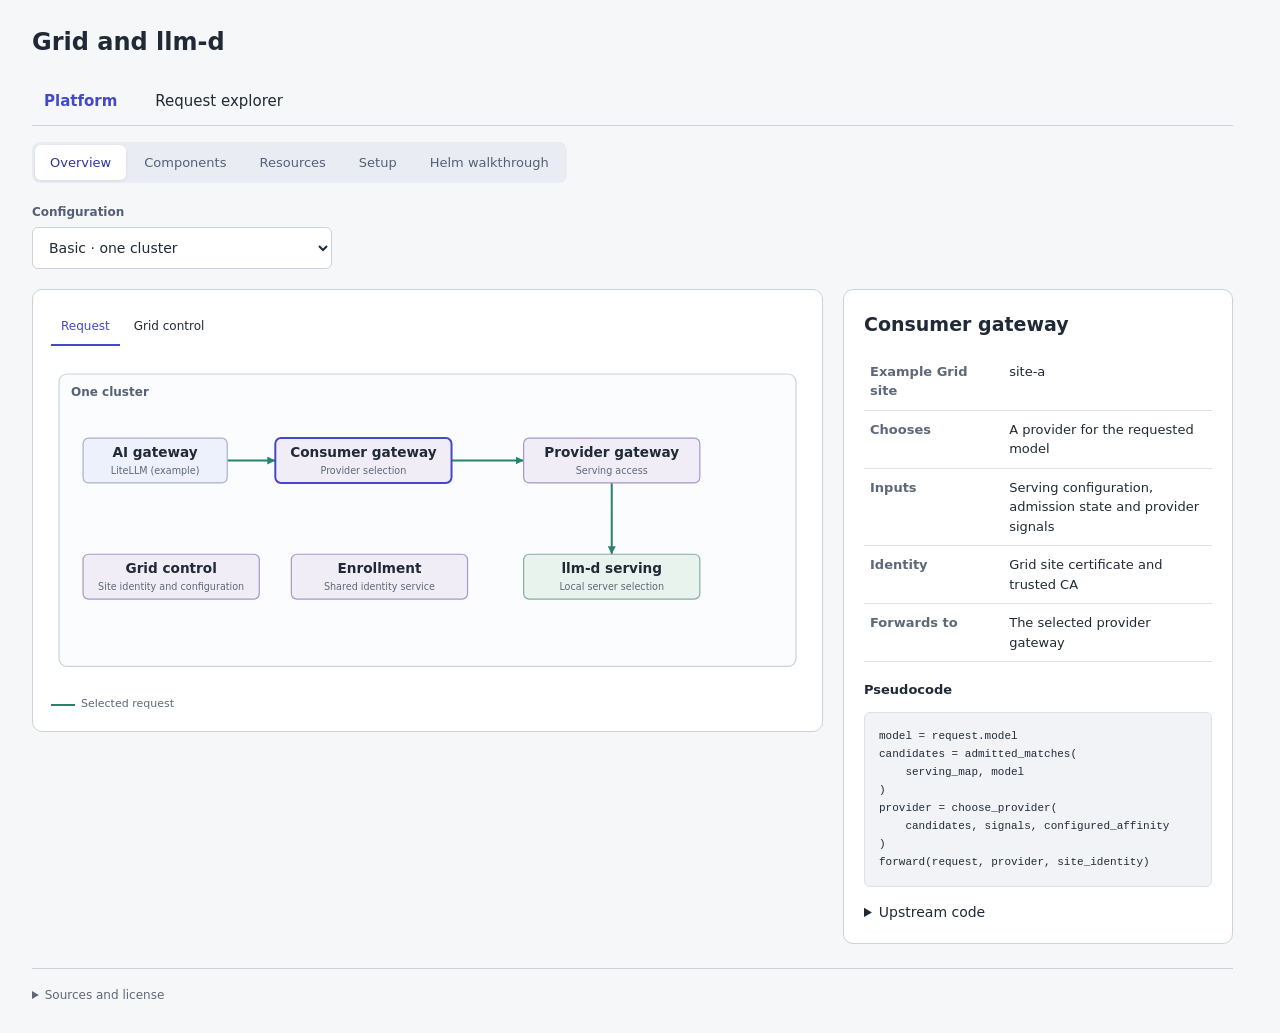
==== commit 31874a32: "Label the front door as an AI gateway with LiteLLM as example" ====
--- a/standalone.html
+++ b/standalone.html
@@ -2,10 +2,10 @@
 <html lang="en"><head><meta charset="utf-8"><meta name="viewport" content="width=device-width,initial-scale=1"><title>Grid and llm-d learner</title><style>:root{--ink:#202a36;--muted:#5d6878;--line:#cbd2dc;--brand:#4349c9;--canvas:#f6f7f9;--grid:#f0edf7;--serving:#e8f3ee;--entry:#edf1fb;--db:#fcf2dd}*{box-sizing:border-box}body{margin:0;background:var(--canvas);font:15px/1.5 system-ui,-apple-system,sans-serif;color:var(--ink)}main{max-width:1460px;margin:auto;padding:24px 32px}h1{font-size:24px;margin:0 0 20px}h2,h3{margin:0 0 14px;font-size:18px}h4{margin:20px 0 8px;font-size:14px}p{margin:0 0 14px}button,select{font:inherit;color:inherit;cursor:pointer}button{padding:9px 13px;background:#fff;border:1px solid var(--line);border-radius:6px}button:disabled{opacity:.4;cursor:default}button:focus-visible,a:focus-visible,summary:focus-visible{outline:3px solid var(--brand);outline-offset:3px}nav{display:flex;gap:5px}#pages{border-bottom:1px solid var(--line);margin-bottom:16px}#pages button,#views button,.topologies button,.table-tabs button{background:transparent;border:0;border-radius:0;border-bottom:2px solid transparent}button[aria-pressed=true],button[aria-pressed=true]{color:var(--brand);border-bottom-color:var(--brand)}#pages button[aria-pressed=true]{font-weight:600}.toolbar{display:flex;justify-content:space-between;gap:14px;flex-wrap:wrap;margin-bottom:16px}.topologies{display:flex;gap:4px;border-left:1px solid var(--line);padding-left:14px}.explorer{display:grid;grid-template-columns:minmax(0,1.7fr) minmax(350px,1fr);gap:22px;align-items:start}.canvas,.inspector,.setup-panel{background:white;border:1px solid var(--line);border-radius:10px;padding:18px;min-width:0}.canvas{overflow:auto}.inspector{font-size:14px}.diagram{display:block;width:100%;min-width:650px}.diagram text{font-family:system-ui,sans-serif;fill:var(--ink);font-size:17px}.diagram .label{font-size:19px;font-weight:600}.diagram .sub{font-size:14px;fill:var(--muted)}.boundary{fill:#fbfcfe;stroke:var(--line);stroke-width:1.5}.node{cursor:pointer}.node rect,.node path,.node ellipse{stroke:#a6b3c6;stroke-width:1.5;fill:var(--entry)}.node[data-kind=grid] rect{fill:var(--grid);stroke:#a996cb}.node[data-kind=serving] rect{fill:var(--serving);stroke:#86afa0}.node[data-kind=db] path,.node[data-kind=db] ellipse{fill:var(--db);stroke:#b79959}.node.active rect,.node.active path{stroke:var(--brand);stroke-width:3}.wire{fill:none;stroke:#548a7a;stroke-width:2.5;marker-end:url(#arrow)}.control{stroke-dasharray:5 4;stroke:#8475a7}.facts{width:100%;border-collapse:collapse;font-size:13px}.facts th,.facts td{text-align:left;vertical-align:top;padding:9px 6px;border-bottom:1px solid #dce1e8;overflow-wrap:anywhere}.facts th{width:31%;font-weight:550;color:var(--muted)}.distinction{display:grid;gap:9px;margin-bottom:18px}.distinction div{border-left:3px solid var(--brand);padding:5px 11px}.distinction strong{display:block;font-size:12px;color:var(--muted)}pre{white-space:pre-wrap;overflow-wrap:anywhere;background:#f2f3f7;border:1px solid #dce1e8;border-radius:6px;padding:14px;font:12px/1.65 ui-monospace,Menlo,monospace;margin:12px 0}a{color:#354a9b}details{margin-top:15px}summary{cursor:pointer}ul{padding-left:20px}.controls{display:grid;grid-template-columns:70px 70px 135px;justify-content:space-between;gap:8px;margin-bottom:18px}.controls button{font-size:13px}.controls button:last-child{width:135px}.route-options{display:flex;gap:8px;margin-bottom:16px}.route-options button[aria-pressed=true]{background:#eeeffc;border:1px solid var(--brand)}.step-count{font-size:12px;color:var(--muted);margin-bottom:8px}.resource-sites{display:grid;grid-template-columns:1fr 1fr;gap:14px}.resource-sites details{margin:0 0 10px}.resource-sites>details{border:1px solid var(--line);padding:14px;border-radius:7px}.resource-sites summary{font-size:14px}.resource-sites button{border:0;padding:5px;text-align:left;font-size:12px;background:transparent;max-width:100%;overflow-wrap:anywhere}.count{float:right;color:var(--muted);font-size:12px}.catalog{display:grid;gap:14px}.catalog fieldset{border:1px solid var(--line);border-radius:8px;min-width:0;padding:12px}.catalog legend{font-size:13px;padding:0 6px}.chips{display:flex;gap:7px;flex-wrap:wrap}.chips button{font-size:12px;flex:1;min-width:100px}.catalog p{font-size:12px;color:var(--muted);margin:12px 0 6px}.stage-tabs{display:flex;gap:5px;border-bottom:1px solid var(--line);overflow:auto}.stage-tabs button{border:0;border-radius:0;border-bottom:2px solid transparent;white-space:nowrap;background:transparent}.stage-tabs button[aria-current=step]{color:var(--brand);border-bottom-color:var(--brand)}.setup-actions{display:flex;justify-content:flex-end;gap:8px;margin-bottom:12px}.setup-actions button{min-width:130px}.setup-panel{margin-top:15px}.phase-rail{display:grid;grid-template-columns:repeat(5,1fr);padding:0;list-style:none;margin:0 0 20px}.phase-rail li{text-align:center;position:relative}.phase-rail li:not(:last-child)::after{content:"";position:absolute;top:17px;left:calc(50% + 15px);right:calc(-50% + 15px);height:1px;background:var(--line)}.phase-rail button{display:flex;align-items:center;flex-direction:column;gap:5px;width:100%;background:transparent;border:0;font-size:12px;padding:3px}.phase-rail span:first-child{display:grid;place-items:center;border:1px solid var(--line);border-radius:50%;background:#fff;width:28px;height:28px}.phase-rail button[aria-current=step] span:first-child{border-color:var(--brand);color:var(--brand);background:#eeeffc}.table-tabs{display:flex;margin:8px 0 15px}.table-tabs button{flex:1;font-size:13px}.skip{position:absolute;left:-9999px}.skip:focus{left:8px;top:8px}html{scrollbar-gutter:stable}
 @media(max-width:1000px){.explorer{grid-template-columns:1fr}.inspector{position:static}.resource-sites{grid-template-columns:1fr}}@media(max-width:600px){main{padding:18px 14px}#pages button{padding:9px 10px;font-size:13px}.topologies{padding:0;border:0}.toolbar{gap:8px}#views{overflow:auto;max-width:100%}#views button{font-size:12px;white-space:nowrap}.canvas,.inspector{padding:12px}.diagram{min-width:650px}.facts{font-size:12px}.resource-sites{grid-template-columns:1fr}}
 /* Public topology views keep request choices separate from control exchanges. */
-[hidden]{display:none!important}#pages,#views{flex-wrap:wrap}.topologies{flex-wrap:wrap;max-width:100%}.topologies button{white-space:normal;text-align:left}.example-options{display:flex;align-items:center;gap:18px;flex-wrap:wrap;margin:0 0 16px}.example-label,.resource-scope{color:var(--muted);font-size:12px}.example-label{padding:5px 9px;border:1px solid var(--line);border-radius:5px;background:#fff}.choice-line{display:flex;align-items:center;gap:10px;font-size:13px}.choice-line>span{color:var(--muted)}.choice-line>div{display:flex;gap:4px;flex-wrap:wrap}.choice-line button{padding:5px 10px;min-width:36px;background:transparent;border:1px solid transparent;color:var(--muted)}.choice-line button[aria-pressed=true]{color:var(--brand);background:#eeeffc;border-color:#c5c5ed}.explorer{grid-template-columns:minmax(0,1fr) 350px;gap:20px}.canvas{overflow:hidden}.diagram{min-width:0;max-width:100%;width:100%;height:auto}.diagram .boundary-label{font-size:15px;fill:#566274;font-weight:550}.diagram .node-title{font-size:17px;font-weight:600}.diagram .node-sub{font-size:12px;fill:#5d6878}.diagram .scene-note{font-size:13px;fill:#5d6878}.node.selected rect{stroke:var(--brand);stroke-width:2.5}.node.active rect{stroke:#27836c;stroke-width:3;fill:#dcf0e7}.node[aria-pressed=true] rect{stroke:var(--brand);stroke-width:2.5}.wire{stroke:#27836c;stroke-width:2.5;marker-end:none}.wire.alternative{stroke:#c4ccd5;stroke-width:1.8;opacity:.65}.wire.control{stroke:#7964a7;stroke-dasharray:6 5;stroke-width:2}.wire.certificate{stroke-dasharray:2 5}.canvas-toolbar{display:flex;align-items:center;justify-content:space-between;gap:12px;flex-wrap:wrap;margin-bottom:12px}.mode-tabs{display:flex;gap:5px}.mode-tabs button{border:0;border-bottom:2px solid transparent;border-radius:0;padding:6px 9px;background:transparent;font-size:13px}.mode-tabs button[aria-pressed=true]{border-bottom-color:var(--brand)}.route-caption,.caption{font-size:12px;color:var(--muted)}.caption{margin:14px 0 0;max-width:70ch}.diagram-legend{display:flex;gap:14px;flex-wrap:wrap;font-size:11px;color:var(--muted);margin:10px 0 0}.diagram-legend span{display:flex;align-items:center;gap:6px}.diagram-legend i{width:24px;height:0;border-top:2px solid #27836c;display:inline-block}.diagram-legend .alternative-swatch{border-color:#c4ccd5}.diagram-legend .control-swatch{border-color:#7964a7;border-top-style:dashed}.diagram-legend .certificate-swatch{border-color:#7964a7;border-top-style:dotted}.inspector h2{font-size:19px}.inspector h3{font-size:16px}.inspector>section>h2{margin-top:18px}.inspector pre{font-size:11px;line-height:1.65}.inspector button{max-width:100%}.controls{display:flex;justify-content:space-between;gap:6px}.controls button{padding:8px 9px;white-space:nowrap;flex:0 0 55px}.controls button:last-child{flex:0 0 150px;width:150px;min-width:150px}.request-step{min-height:4.5em;font-size:14px}.catalog{display:block}.catalog fieldset{margin-bottom:16px}.catalog fieldset:last-child{margin-bottom:0}.resource-sites{display:block}.resource-sites>details{margin-bottom:14px}.resource-sites details details{margin-left:10px;padding:4px 0}.resource-sites ul{margin:6px 0 10px;padding-left:14px;list-style:none}.resource-sites button:hover,.resource-sites button:focus-visible{text-decoration:underline;color:var(--brand)}.resource-code{max-height:550px;overflow:auto}.resource-scope{margin:0 0 14px}.setup-diagram{min-width:0}.setup-panel .diagram text{font-size:17px}.table-tabs{flex-wrap:wrap}.table-tabs button{min-width:100px}.facts code{overflow-wrap:anywhere}
+[hidden]{display:none!important}#pages,#views{flex-wrap:wrap}.topologies{flex-wrap:wrap;max-width:100%}.topologies button{white-space:normal;text-align:left}.example-options{display:flex;align-items:center;gap:18px;flex-wrap:wrap;margin:0 0 16px}.example-label,.resource-scope{color:var(--muted);font-size:12px}.example-label{padding:5px 9px;border:1px solid var(--line);border-radius:5px;background:#fff}.choice-line{display:flex;align-items:center;gap:10px;font-size:13px}.choice-line>span{color:var(--muted)}.choice-line>div{display:flex;gap:4px;flex-wrap:wrap}.choice-line button{padding:5px 10px;min-width:36px;background:transparent;border:1px solid transparent;color:var(--muted)}.choice-line button[aria-pressed=true]{color:var(--brand);background:#eeeffc;border-color:#c5c5ed}.explorer{grid-template-columns:minmax(0,1fr) 350px;gap:20px}.canvas{overflow:hidden}.diagram{min-width:0;max-width:100%;width:100%;height:auto}.diagram .boundary-label{font-size:15px;fill:#566274;font-weight:550}.diagram .node-title{font-size:17px;font-weight:600}.diagram .node-sub{font-size:12px;fill:#5d6878}.diagram .scene-note{font-size:13px;fill:#5d6878}.node.active rect{stroke:#27836c;stroke-width:3;fill:#dcf0e7}.node[aria-pressed=true] rect{stroke:var(--brand);stroke-width:2.5}.wire{stroke:#27836c;stroke-width:2.5;marker-end:none}.wire.alternative{stroke:#c4ccd5;stroke-width:1.8;opacity:.65}.wire.control{stroke:#7964a7;stroke-dasharray:6 5;stroke-width:2}.wire.certificate{stroke-dasharray:2 5}.canvas-toolbar{display:flex;align-items:center;justify-content:space-between;gap:12px;flex-wrap:wrap;margin-bottom:12px}.mode-tabs{display:flex;gap:5px}.mode-tabs button{border:0;border-bottom:2px solid transparent;border-radius:0;padding:6px 9px;background:transparent;font-size:13px}.mode-tabs button[aria-pressed=true]{border-bottom-color:var(--brand)}.route-caption,.caption{font-size:12px;color:var(--muted)}.caption{margin:14px 0 0;max-width:70ch}.diagram-legend{display:flex;gap:14px;flex-wrap:wrap;font-size:11px;color:var(--muted);margin:10px 0 0}.diagram-legend span{display:flex;align-items:center;gap:6px}.diagram-legend i{width:24px;height:0;border-top:2px solid #27836c;display:inline-block}.diagram-legend .alternative-swatch{border-color:#c4ccd5}.diagram-legend .control-swatch{border-color:#7964a7;border-top-style:dashed}.diagram-legend .certificate-swatch{border-color:#7964a7;border-top-style:dotted}.inspector h2{font-size:19px}.inspector h3{font-size:16px}.inspector>section>h2{margin-top:18px}.inspector pre{font-size:11px;line-height:1.65}.inspector button{max-width:100%}.controls{display:flex;justify-content:space-between;gap:6px}.controls button{padding:8px 9px;white-space:nowrap;flex:0 0 55px}.controls button:last-child{flex:0 0 150px;width:150px;min-width:150px}.request-step{min-height:4.5em;font-size:14px}.catalog{display:block}.catalog fieldset{margin-bottom:16px}.catalog fieldset:last-child{margin-bottom:0}.resource-sites{display:block}.resource-sites>details{margin-bottom:14px}.resource-sites details details{margin-left:10px;padding:4px 0}.resource-sites ul{margin:6px 0 10px;padding-left:14px;list-style:none}.resource-sites button:hover,.resource-sites button:focus-visible{text-decoration:underline;color:var(--brand)}.resource-code{max-height:550px;overflow:auto}.resource-scope{margin:0 0 14px}.setup-diagram{min-width:0}.setup-panel .diagram text{font-size:17px}.table-tabs{flex-wrap:wrap}.table-tabs button{min-width:100px}.facts code{overflow-wrap:anywhere}
 @media(max-width:1180px){.explorer{grid-template-columns:1fr}.inspector{max-width:none}.controls{justify-content:flex-start}.diagram-legend{font-size:12px}}
 @media(max-width:699px){main{padding:18px 14px}.toolbar{display:block}.topologies{margin-top:12px;padding:0;border-left:0;gap:0}.topologies button{font-size:12px;padding:7px 9px;max-width:48%}.example-options{gap:10px;margin-bottom:12px}.example-label{width:100%;border:0;padding:0;background:transparent}.choice-line{gap:7px;font-size:12px}.choice-line button{padding:6px 9px}.canvas{padding:10px}.canvas-toolbar{gap:7px;margin-bottom:5px}.route-caption{font-size:11px}.diagram .boundary-label{font-size:14px}.diagram .node-title{font-size:17px}.diagram .node-sub{font-size:12px}.diagram .scene-note{font-size:12px}.diagram [data-component=picker] .node-title{font-size:14px}.diagram-legend{gap:10px;font-size:11px}.inspector{padding:14px}.inspector pre{font-size:11px}.controls{gap:6px}.controls button{flex-basis:51px;padding:8px 7px}.controls button:last-child{flex-basis:150px;width:150px;min-width:150px}.catalog fieldset{padding:10px}.chips button{min-width:120px}.setup-panel{padding:10px}.setup-panel .canvas{padding:0;border:0}.setup-panel .diagram text{font-size:17px}.phase-rail{gap:2px}.stage-tabs button{font-size:12px}.setup-actions button{min-width:115px}.facts{font-size:12px}}
-.topology-diagram .wire.chosen[data-flow=request]{marker-end:url(#request-arrow)}.topology-diagram .wire.alternative[data-flow=request]{marker-end:url(#alternative-arrow)}.topology-diagram .wire.control{marker-end:url(#control-arrow)}.topology-diagram[data-response=true] .wire[data-flow=request]{marker-start:url(#request-arrow);marker-end:none}.facts th{width:40%;overflow-wrap:normal;word-break:normal;hyphens:none}.facts th code{overflow-wrap:normal;word-break:normal;white-space:nowrap}
+.topology-diagram .wire.chosen[data-flow=request]{marker-end:url(#request-arrow)}.topology-diagram .wire.alternative[data-flow=request]{marker-end:url(#alternative-arrow)}.topology-diagram .wire.control{marker-end:url(#control-arrow)}.topology-diagram[data-response=true] .wire.chosen[data-flow=request]{marker-start:url(#request-arrow);marker-end:none}.facts th{width:40%;overflow-wrap:normal;word-break:normal;hyphens:none}.facts th code{overflow-wrap:normal;word-break:normal;white-space:nowrap}
 
 /* Configuration controls are form inputs, separate from page navigation. */
 .toolbar{display:block;margin-bottom:18px}.topologies{border:0;padding:0;margin-top:18px;display:block}.topologies label,.topology-options label{display:flex;align-items:center;gap:12px;font-size:13px;color:var(--muted)}.topologies select,.topology-options select{min-height:40px;min-width:190px;padding:8px 34px 8px 12px;border:1px solid var(--line);border-radius:6px;background:#fff;color:var(--ink);font:inherit}.topologies select:focus-visible,.topology-options select:focus-visible{outline:3px solid var(--brand);outline-offset:3px}.topology-options{display:flex;gap:20px;flex-wrap:wrap;margin:0 0 18px}.topologies label{max-width:400px}.topologies select{flex:1}.canvas-toolbar{justify-content:flex-start}.topology-options label{align-items:center}.mode-tabs button{min-height:38px;padding:8px 12px}.topology-diagram{scroll-margin-top:20px}
@@ -27,7 +27,7 @@
 
 .wire.alternative{stroke:#7e8b9c;opacity:1;stroke-width:1.6}.diagram-legend .alternative-swatch{border-color:#7e8b9c}.node[aria-pressed=true] path,.node[aria-pressed=true] ellipse{stroke:var(--brand);stroke-width:2.5}.resource-record{margin-top:18px}.resource-record>summary{font-size:13px;font-weight:550;color:#394779;padding:6px 0}.resource-record>p{font-size:12px;color:var(--muted);margin:8px 0}.resource-record .resource-code{margin-top:8px}
 .helm-heading{display:flex;justify-content:space-between;align-items:start;gap:20px;margin:20px 0}.helm-heading h2{margin-bottom:6px}.helm-heading p{color:var(--muted);margin:0}.helm-playback{display:flex;gap:8px;flex-shrink:0}.helm-playback button{min-width:95px}.helm-result{padding:10px 12px;background:var(--serving);border-left:3px solid #27836c;border-radius:4px;font-weight:600}.helm-walkthrough>.phase-rail{margin:24px 0}.helm-walkthrough .inspector h2{margin-top:0}.helm-walkthrough .route-options{margin:0}.helm-walkthrough .route-options button{min-width:95px}@media(max-width:700px){.helm-heading{flex-direction:column;gap:14px}.helm-playback{width:100%}.helm-playback button{flex:1}.helm-walkthrough .phase-rail button{font-size:11px;padding:3px 0}.helm-walkthrough>.phase-rail{margin:20px 0}}
-.topology-diagram[data-response=true] .wire.alternative[data-flow=request]{marker-start:url(#alternative-arrow)}
+.topology-diagram[data-response=true] .wire.alternative[data-flow=request]{marker-start:none;marker-end:none}
 
 .step-focus{border-left:3px solid #7964a7;background:var(--grid);padding:14px 16px;border-radius:5px}.step-focus h2{margin:0 0 8px}.step-focus p{margin:0}.step-focus strong{display:block;margin-top:12px;font-size:13px}.setup-panel .inspector>details{margin-top:16px}.helm-walkthrough .step-focus{border-left-color:#27836c;background:var(--serving)}.step-focus{animation:step-enter .25s ease-out}@media(prefers-reduced-motion:reduce){.step-focus{animation:none}}
 @media(max-width:699px){#views{display:grid;grid-template-columns:repeat(3,minmax(0,1fr));flex-wrap:wrap;overflow:visible}#views button{white-space:normal;min-width:0}#views[aria-label="Platform views"] button:last-child{grid-column:span 2}#views[aria-label="Request views"]{grid-template-columns:repeat(2,minmax(0,1fr))}.helm-walkthrough .explorer>.inspector,.setup-panel .explorer>.inspector{grid-row:1}.helm-walkthrough .explorer>.canvas,.setup-panel .explorer>.canvas{grid-row:2}.helm-walkthrough .inspector{padding:14px}.helm-walkthrough .helm-result{margin:12px 0 0}}
@@ -38,8 +38,10 @@
 .helm-walkthrough .node.planned rect,.setup-panel .node.planned rect{fill:#f5f8f7;stroke:#9eafa7;stroke-dasharray:4 3}
 
 .source-notes{margin-top:24px;padding-top:12px;border-top:1px solid var(--line);color:var(--muted);font-size:12px}.source-notes>details{margin:0}.source-notes>details>summary{width:fit-content;padding:5px 0}.source-notes h2{font-size:16px;margin-top:18px}.source-notes p,.source-notes ul{max-width:900px;margin-top:12px}.source-notes .license-text{max-height:360px;overflow:auto;font-size:11px;white-space:pre-wrap}
+
+.sr-only{position:absolute;width:1px;height:1px;padding:0;margin:-1px;overflow:hidden;clip-path:inset(50%);white-space:nowrap;border:0}
 </style></head>
-<body><a class="skip" href="#main">Skip to learner</a><main id="main" tabindex="-1"><h1>Grid and llm-d</h1><nav id="pages" aria-label="Learner pages"></nav><div class="toolbar"><nav id="views" aria-label="Platform views"></nav></div><div class="configuration-bar"><div class="topologies"></div></div><section id="content"></section><footer class="source-notes"><details><summary>Sources and license</summary><h2>About these examples</h2><p>Architecture diagrams are conceptual. Resources show a two-cluster chart example; documentation addresses and identity placeholders must be replaced before deployment. The Helm walkthrough explains an adapted, temporary serving installation.</p><p>The four-provider and five-entry configurations illustrate larger topologies. They do not establish production readiness, performance or validation at that scale.</p><ul><li><a href="https://github.com/praxis-proxy/grid/tree/33cb906be2bb0ebdbaf253bd307939a44f41b37b">Grid v0.2.2 source</a></li><li><a href="https://github.com/praxis-proxy/demos/tree/b37a9c95cea838ea8243a0d41f27bf4267eb1d60/demos/grid-llmd-litellm">Serving example source</a></li></ul><p>Resource examples are adapted from these Apache-2.0 projects. Changes include documentation addresses, example identities, omitted secret values and a curated resource projection. Component inspectors link to additional version-pinned sources; their pseudocode is illustrative.</p><details><summary>Apache License 2.0</summary><pre class="license-text">                                 Apache License
+<body><a class="skip" href="#main">Skip to learner</a><main id="main" tabindex="-1"><h1>Grid and llm-d</h1><p id="learner-status" class="sr-only" role="status" aria-live="polite" aria-atomic="true"></p><nav id="pages" aria-label="Learner pages"></nav><div class="toolbar"><nav id="views" aria-label="Platform views"></nav></div><div class="configuration-bar"><div class="topologies"></div></div><section id="content"></section><footer class="source-notes"><details><summary>Sources and license</summary><h2>About these examples</h2><p>Architecture diagrams are conceptual. Resources show a two-cluster chart example; documentation addresses and identity placeholders must be replaced before deployment. The Helm walkthrough explains an adapted, temporary serving installation.</p><p>The four-provider and five-entry configurations illustrate larger topologies. They do not establish production readiness, performance or validation at that scale.</p><ul><li><a href="https://github.com/praxis-proxy/grid/tree/33cb906be2bb0ebdbaf253bd307939a44f41b37b">Grid v0.2.2 source</a></li><li><a href="https://github.com/praxis-proxy/demos/tree/b37a9c95cea838ea8243a0d41f27bf4267eb1d60/demos/grid-llmd-litellm">Serving example source</a></li></ul><p>Resource examples are adapted from these Apache-2.0 projects. Changes include documentation addresses, example identities, omitted secret values and a curated resource projection. Component inspectors link to additional version-pinned sources; their pseudocode is illustrative.</p><details><summary>Apache License 2.0</summary><pre class="license-text">                                 Apache License
                            Version 2.0, January 2004
                         http&#58;//www.apache.org/licenses/
 
@@ -241,7 +243,7 @@
    See the License for the specific language governing permissions and
    limitations under the License.
 </pre></details></details></footer></main><script>// Illustrative public example, derived from pinned upstream charts; no observed runtime data.
-window.demoReference={"containers":["example-litellm","example-access-db","provider-a-control-plane","provider-b-control-plane"],"machine":{"cpus":6,"disk_gib":40,"memory_mib":16384,"name":"grid-demo"},"network":"example-grid-network","sites":{"a":{"cluster":"provider-a","context":"kind-provider-a","crds":[{"group":"grid.praxis.fast","kind":"AgentToolProvider","name":"agenttoolproviders.grid.praxis.fast","scope":"Cluster"},{"group":"grid.praxis.fast","kind":"GridNetwork","name":"gridnetworks.grid.praxis.fast","scope":"Cluster"},{"group":"grid.praxis.fast","kind":"GridSite","name":"gridsites.grid.praxis.fast","scope":"Cluster"},{"group":"inference.networking.k8s.io","kind":"InferencePool","name":"inferencepools.inference.networking.k8s.io","scope":"Namespaced"},{"group":"grid.praxis.fast","kind":"InferenceProvider","name":"inferenceproviders.grid.praxis.fast","scope":"Cluster"},{"group":"grid.praxis.fast","kind":"SiteInvite","name":"siteinvites.grid.praxis.fast","scope":"Cluster"}],"name":"site-a","resources":[{"apiVersion":"rbac.authorization.k8s.io/v1","helm_release":"grid-enrollment","kind":"ClusterRole","labels":{"app.kubernetes.io/instance":"grid-enrollment","app.kubernetes.io/managed-by":"Helm","app.kubernetes.io/name":"grid-enrollment","app.kubernetes.io/version":"v0.2.2","example.invalid/origin":"public-chart-template","helm.sh/chart":"grid-enrollment-0.2.2"},"name":"grid-enrollment-grid-enrollment-csr-approve","namespace":null,"owners":[],"rules":[{"apiGroups":["certificates.k8s.io"],"resources":["certificatesigningrequests/approval"],"verbs":["patch"]},{"apiGroups":["certificates.k8s.io"],"resourceNames":["grid.praxis.fast/site"],"resources":["signers"],"verbs":["approve"]}]},{"apiVersion":"rbac.authorization.k8s.io/v1","helm_release":"grid-enrollment","kind":"ClusterRole","labels":{"app.kubernetes.io/instance":"grid-enrollment","app.kubernetes.io/managed-by":"Helm","app.kubernetes.io/name":"grid-enrollment","app.kubernetes.io/version":"v0.2.2","example.invalid/origin":"public-chart-template","helm.sh/chart":"grid-enrollment-0.2.2"},"name":"grid-enrollment-grid-enrollment-csr-file","namespace":null,"owners":[],"rules":[{"apiGroups":["certificates.k8s.io"],"resources":["certificatesigningrequests"],"verbs":["create"]},{"apiGroups":["certificates.k8s.io"],"resources":["certificatesigningrequests/status"],"verbs":["patch"]},{"apiGroups":["certificates.k8s.io"],"resourceNames":["grid.praxis.fast/site"],"resources":["signers"],"verbs":["sign"]}]},{"apiVersion":"rbac.authorization.k8s.io/v1","helm_release":"grid-enrollment","kind":"ClusterRole","labels":{"app.kubernetes.io/instance":"grid-enrollment","app.kubernetes.io/managed-by":"Helm","app.kubernetes.io/name":"grid-enrollment","app.kubernetes.io/version":"v0.2.2","example.invalid/origin":"public-chart-template","helm.sh/chart":"grid-enrollment-0.2.2"},"name":"grid-enrollment-grid-enrollment-site-invite","namespace":null,"owners":[],"rules":[{"apiGroups":["grid.praxis.fast"],"resources":["siteinvites"],"verbs":["get","list","watch","patch"]},{"apiGroups":["grid.praxis.fast"],"resources":["siteinvites/status"],"verbs":["patch"]}]},{"apiVersion":"rbac.authorization.k8s.io/v1","helm_release":"llmd-site","kind":"ClusterRole","labels":{"example.invalid/origin":"public-chart-template"},"name":"grid-llmd-epp","namespace":null,"owners":[],"rules":[{"apiGroups":["inference.networking.k8s.io"],"resources":["inferencepools"],"verbs":["get","list","watch"]},{"apiGroups":["inference.networking.k8s.io"],"resources":["inferencepools/status"],"verbs":["update","patch"]},{"apiGroups":[""],"resources":["pods","endpoints","services"],"verbs":["get","list","watch"]}]},{"apiVersion":"rbac.authorization.k8s.io/v1","helm_release":"grid-operator","kind":"ClusterRole","labels":{"app.kubernetes.io/instance":"grid-operator","app.kubernetes.io/managed-by":"Helm","app.kubernetes.io/name":"grid-operator","app.kubernetes.io/version":"v0.2.2","example.invalid/origin":"public-chart-template","helm.sh/chart":"grid-operator-0.2.2"},"name":"grid-operator-crd","namespace":null,"owners":[],"rules":[{"apiGroups":["grid.praxis.fast"],"resources":["agenttoolproviders","gridnetworks","inferenceproviders"],"verbs":["get","list","watch","patch"]},{"apiGroups":["grid.praxis.fast"],"resources":["gridsites"],"verbs":["get","list","watch","patch","create","update","delete"]},{"apiGroups":["grid.praxis.fast"],"resources":["agenttoolproviders/status","gridnetworks/status","gridsites/status","inferenceproviders/status"],"verbs":["get","patch"]},{"apiGroups":["grid.praxis.fast"],"resources":["gridnetworks"],"verbs":["create"]}]},{"apiVersion":"rbac.authorization.k8s.io/v1","helm_release":"grid-operator","kind":"ClusterRole","labels":{"app.kubernetes.io/instance":"grid-operator","app.kubernetes.io/managed-by":"Helm","app.kubernetes.io/name":"grid-operator","app.kubernetes.io/version":"v0.2.2","example.invalid/origin":"public-chart-template","helm.sh/chart":"grid-operator-0.2.2"},"name":"grid-operator-metrics-scraper","namespace":null,"owners":[],"rules":[{"nonResourceURLs":["/metrics"],"verbs":["get"]}]},{"apiVersion":"rbac.authorization.k8s.io/v1","helm_release":"grid-operator","kind":"ClusterRole","labels":{"app.kubernetes.io/instance":"grid-operator","app.kubernetes.io/managed-by":"Helm","app.kubernetes.io/name":"grid-operator","app.kubernetes.io/version":"v0.2.2","example.invalid/origin":"public-chart-template","helm.sh/chart":"grid-operator-0.2.2"},"name":"grid-operator-resources","namespace":null,"owners":[],"rules":[{"apiGroups":[""],"resources":["secrets"],"verbs":["get","create","patch"]},{"apiGroups":[""],"resourceNames":["provider-gateway","grid-operator-swim","grid-operator-signals"],"resources":["services"],"verbs":["get"]},{"apiGroups":["apps"],"resourceNames":["provider-gateway"],"resources":["deployments"],"verbs":["get","patch"]},{"apiGroups":["events.k8s.io"],"resources":["events"],"verbs":["create","patch"]},{"apiGroups":[""],"resources":["configmaps"],"verbs":["get","create","patch","update"]}]},{"apiVersion":"rbac.authorization.k8s.io/v1","helm_release":"grid-enrollment","kind":"ClusterRoleBinding","labels":{"app.kubernetes.io/instance":"grid-enrollment","app.kubernetes.io/managed-by":"Helm","app.kubernetes.io/name":"grid-enrollment","app.kubernetes.io/version":"v0.2.2","example.invalid/origin":"public-chart-template","helm.sh/chart":"grid-enrollment-0.2.2"},"name":"grid-enrollment-grid-enrollment-auth-delegator","namespace":null,"owners":[],"roleRef":{"apiGroup":"rbac.authorization.k8s.io","kind":"ClusterRole","name":"system:auth-delegator"},"subjects":[{"kind":"ServiceAccount","name":"grid-enrollment","namespace":"grid-enrollment"}]},{"apiVersion":"rbac.authorization.k8s.io/v1","helm_release":"grid-enrollment","kind":"ClusterRoleBinding","labels":{"app.kubernetes.io/instance":"grid-enrollment","app.kubernetes.io/managed-by":"Helm","app.kubernetes.io/name":"grid-enrollment","app.kubernetes.io/version":"v0.2.2","example.invalid/origin":"public-chart-template","helm.sh/chart":"grid-enrollment-0.2.2"},"name":"grid-enrollment-grid-enrollment-csr-approve","namespace":null,"owners":[],"roleRef":{"apiGroup":"rbac.authorization.k8s.io","kind":"ClusterRole","name":"grid-enrollment-grid-enrollment-csr-approve"},"subjects":[{"kind":"ServiceAccount","name":"grid-enrollment","namespace":"grid-enrollment"}]},{"apiVersion":"rbac.authorization.k8s.io/v1","helm_release":"grid-enrollment","kind":"ClusterRoleBinding","labels":{"app.kubernetes.io/instance":"grid-enrollment","app.kubernetes.io/managed-by":"Helm","app.kubernetes.io/name":"grid-enrollment","app.kubernetes.io/version":"v0.2.2","example.invalid/origin":"public-chart-template","helm.sh/chart":"grid-enrollment-0.2.2"},"name":"grid-enrollment-grid-enrollment-csr-file","namespace":null,"owners":[],"roleRef":{"apiGroup":"rbac.authorization.k8s.io","kind":"ClusterRole","name":"grid-enrollment-grid-enrollment-csr-file"},"subjects":[{"kind":"ServiceAccount","name":"grid-enrollment","namespace":"grid-enrollment"}]},{"apiVersion":"rbac.authorization.k8s.io/v1","helm_release":"grid-enrollment","kind":"ClusterRoleBinding","labels":{"app.kubernetes.io/instance":"grid-enrollment","app.kubernetes.io/managed-by":"Helm","app.kubernetes.io/name":"grid-enrollment","app.kubernetes.io/version":"v0.2.2","example.invalid/origin":"public-chart-template","helm.sh/chart":"grid-enrollment-0.2.2"},"name":"grid-enrollment-grid-enrollment-site-invite","namespace":null,"owners":[],"roleRef":{"apiGroup":"rbac.authorization.k8s.io","kind":"ClusterRole","name":"grid-enrollment-grid-enrollment-site-invite"},"subjects":[{"kind":"ServiceAccount","name":"grid-enrollment","namespace":"grid-enrollment"}]},{"apiVersion":"rbac.authorization.k8s.io/v1","helm_release":"llmd-site","kind":"ClusterRoleBinding","labels":{"example.invalid/origin":"public-chart-template"},"name":"grid-llmd-epp","namespace":null,"owners":[],"roleRef":{"apiGroup":"rbac.authorization.k8s.io","kind":"ClusterRole","name":"grid-llmd-epp"},"subjects":[{"kind":"ServiceAccount","name":"llmd-epp","namespace":"grid"}]},{"apiVersion":"rbac.authorization.k8s.io/v1","helm_release":"grid-operator","kind":"ClusterRoleBinding","labels":{"app.kubernetes.io/instance":"grid-operator","app.kubernetes.io/managed-by":"Helm","app.kubernetes.io/name":"grid-operator","app.kubernetes.io/version":"v0.2.2","example.invalid/origin":"public-chart-template","helm.sh/chart":"grid-operator-0.2.2"},"name":"grid-operator-crd","namespace":null,"owners":[],"roleRef":{"apiGroup":"rbac.authorization.k8s.io","kind":"ClusterRole","name":"grid-operator-crd"},"subjects":[{"kind":"ServiceAccount","name":"grid-operator","namespace":"grid"}]},{"apiVersion":"rbac.authorization.k8s.io/v1","helm_release":"grid-operator","kind":"ClusterRoleBinding","labels":{"app.kubernetes.io/instance":"grid-operator","app.kubernetes.io/managed-by":"Helm","app.kubernetes.io/name":"grid-operator","app.kubernetes.io/version":"v0.2.2","example.invalid/origin":"public-chart-template","helm.sh/chart":"grid-operator-0.2.2"},"name":"grid-operator-metrics-scraper","namespace":null,"owners":[],"roleRef":{"apiGroup":"rbac.authorization.k8s.io","kind":"ClusterRole","name":"grid-operator-metrics-scraper"},"subjects":[{"kind":"ServiceAccount","name":"grid-operator-metrics-scraper","namespace":"grid"}]},{"apiVersion":"grid.praxis.fast/v1alpha1","helm_release":"grid-site","kind":"GridNetwork","labels":{"app.kubernetes.io/instance":"grid-site","app.kubernetes.io/managed-by":"Helm","app.kubernetes.io/name":"grid-site","app.kubernetes.io/version":"v0.2.2","example.invalid/origin":"public-chart-template","grid.praxis.fast/auto-discover-sites":"true","helm.sh/chart":"grid-site-0.2.2"},"name":"grid-demo","namespace":null,"owners":[],"spec":{"admissionPolicy":{"missingMetrics":"existingOnly","mode":"stabilized","pressure":{"enterThreshold":0.85,"exitThreshold":0.7,"failureThreshold":2,"minimumStateDuration":"10s","recoveryHoldDown":"30s","successThreshold":3}},"consumerGateways":[{"name":"consumer-gateway","namespace":"grid","siteName":"site-a"}],"gridId":"example-grid","peerTrust":{"mode":"spiffe"},"selectionPolicy":{"mode":"roundRobin"},"signalTransport":{"mode":"poll"},"tls":{"caSecretRef":{"name":"grid-ca","namespace":"grid"},"siteSecretRef":{"name":"grid-site-identity","namespace":"grid"},"swimKeySecretRef":{"name":"grid-swim-key","namespace":"grid"}}}},{"apiVersion":"grid.praxis.fast/v1alpha1","helm_release":"grid-site","kind":"GridSite","labels":{"app.kubernetes.io/instance":"grid-site","app.kubernetes.io/managed-by":"Helm","app.kubernetes.io/name":"grid-site","app.kubernetes.io/version":"v0.2.2","example.invalid/origin":"public-chart-template","grid.praxis.fast/network":"grid-demo","helm.sh/chart":"grid-site-0.2.2"},"name":"grid-demo-site-b","namespace":null,"owners":[],"spec":{"gatewayEndpoint":{"address":"203.0.113.20:8080","tls":{"mode":"Mutual","serverName":"site-b.grid.internal"}},"gridNetworkRef":"grid-demo"}},{"apiVersion":"grid.praxis.fast/v1alpha1","helm_release":"grid-site","kind":"GridSite","labels":{"app.kubernetes.io/instance":"grid-site","app.kubernetes.io/managed-by":"Helm","app.kubernetes.io/name":"grid-site","app.kubernetes.io/version":"v0.2.2","example.invalid/origin":"public-chart-template","grid.praxis.fast/provider-site":"site-a","helm.sh/chart":"grid-site-0.2.2"},"name":"site-a","namespace":null,"owners":[],"spec":{"gatewayEndpoint":{"address":"203.0.113.10:8080","tls":{"mode":"Mutual","serverName":"site-a.grid.internal"}},"gridNetworkRef":"grid-demo"}},{"apiVersion":"grid.praxis.fast/v1alpha1","helm_release":"grid-site","kind":"InferenceProvider","labels":{"app.kubernetes.io/instance":"grid-site","app.kubernetes.io/managed-by":"Helm","app.kubernetes.io/name":"grid-site","app.kubernetes.io/version":"v0.2.2","example.invalid/origin":"public-chart-template","helm.sh/chart":"grid-site-0.2.2"},"name":"qwen-site-a","namespace":null,"owners":[],"spec":{"backendKind":"local","clusterName":"qwen-site-a","endpoint":"http://192.0.2.10:8081","gridNetworkRef":"grid-demo","models":[{"capabilities":["text_generation"],"name":"Qwen/Qwen3-0.6B"}],"providerKind":"llm-d-inference-sim","siteSelector":{"matchLabels":{"grid.praxis.fast/provider-site":"site-a"}}}},{"apiVersion":"v1","kind":"Namespace","labels":{"example.invalid/origin":"illustrative"},"name":"grid","namespace":null,"owners":[]},{"apiVersion":"v1","kind":"Namespace","labels":{"example.invalid/origin":"illustrative"},"name":"grid-enrollment","namespace":null,"owners":[]},{"apiVersion":"v1","helm_release":"grid-enrollment","kind":"Namespace","labels":{"app.kubernetes.io/instance":"grid-enrollment","app.kubernetes.io/managed-by":"Helm","app.kubernetes.io/name":"grid-enrollment","app.kubernetes.io/version":"v0.2.2","example.invalid/origin":"public-chart-template","helm.sh/chart":"grid-enrollment-0.2.2"},"name":"grid-enrollment-invites","namespace":null,"owners":[]},{"apiVersion":"v1","kind":"Namespace","labels":{"example.invalid/origin":"illustrative"},"name":"kube-system","namespace":null,"owners":[]},{"apiVersion":"admissionregistration.k8s.io/v1","helm_release":"grid-enrollment","kind":"ValidatingAdmissionPolicy","labels":{"app.kubernetes.io/instance":"grid-enrollment","app.kubernetes.io/managed-by":"Helm","app.kubernetes.io/name":"grid-enrollment","app.kubernetes.io/version":"v0.2.2","example.invalid/origin":"public-chart-template","helm.sh/chart":"grid-enrollment-0.2.2"},"name":"grid-enrollment-grid-enrollment-bootstrap-secrets","namespace":null,"owners":[]},{"apiVersion":"admissionregistration.k8s.io/v1","helm_release":"grid-enrollment","kind":"ValidatingAdmissionPolicy","labels":{"app.kubernetes.io/instance":"grid-enrollment","app.kubernetes.io/managed-by":"Helm","app.kubernetes.io/name":"grid-enrollment","app.kubernetes.io/version":"v0.2.2","example.invalid/origin":"public-chart-template","helm.sh/chart":"grid-enrollment-0.2.2"},"name":"grid-enrollment-grid-enrollment-csr-record","namespace":null,"owners":[]},{"apiVersion":"admissionregistration.k8s.io/v1","helm_release":"grid-enrollment","kind":"ValidatingAdmissionPolicy","labels":{"app.kubernetes.io/instance":"grid-enrollment","app.kubernetes.io/managed-by":"Helm","app.kubernetes.io/name":"grid-enrollment","app.kubernetes.io/version":"v0.2.2","example.invalid/origin":"public-chart-template","helm.sh/chart":"grid-enrollment-0.2.2"},"name":"grid-enrollment-grid-enrollment-csr-record-confine","namespace":null,"owners":[]},{"apiVersion":"admissionregistration.k8s.io/v1","helm_release":"grid-enrollment","kind":"ValidatingAdmissionPolicy","labels":{"app.kubernetes.io/instance":"grid-enrollment","app.kubernetes.io/managed-by":"Helm","app.kubernetes.io/name":"grid-enrollment","app.kubernetes.io/version":"v0.2.2","example.invalid/origin":"public-chart-template","helm.sh/chart":"grid-enrollment-0.2.2"},"name":"grid-enrollment-grid-enrollment-invite-secrets","namespace":null,"owners":[]},{"apiVersion":"admissionregistration.k8s.io/v1","helm_release":"grid-enrollment","kind":"ValidatingAdmissionPolicyBinding","labels":{"app.kubernetes.io/instance":"grid-enrollment","app.kubernetes.io/managed-by":"Helm","app.kubernetes.io/name":"grid-enrollment","app.kubernetes.io/version":"v0.2.2","example.invalid/origin":"public-chart-template","helm.sh/chart":"grid-enrollment-0.2.2"},"name":"grid-enrollment-grid-enrollment-bootstrap-secrets","namespace":null,"owners":[]},{"apiVersion":"admissionregistration.k8s.io/v1","helm_release":"grid-enrollment","kind":"ValidatingAdmissionPolicyBinding","labels":{"app.kubernetes.io/instance":"grid-enrollment","app.kubernetes.io/managed-by":"Helm","app.kubernetes.io/name":"grid-enrollment","app.kubernetes.io/version":"v0.2.2","example.invalid/origin":"public-chart-template","helm.sh/chart":"grid-enrollment-0.2.2"},"name":"grid-enrollment-grid-enrollment-csr-record","namespace":null,"owners":[]},{"apiVersion":"admissionregistration.k8s.io/v1","helm_release":"grid-enrollment","kind":"ValidatingAdmissionPolicyBinding","labels":{"app.kubernetes.io/instance":"grid-enrollment","app.kubernetes.io/managed-by":"Helm","app.kubernetes.io/name":"grid-enrollment","app.kubernetes.io/version":"v0.2.2","example.invalid/origin":"public-chart-template","helm.sh/chart":"grid-enrollment-0.2.2"},"name":"grid-enrollment-grid-enrollment-csr-record-confine","namespace":null,"owners":[]},{"apiVersion":"admissionregistration.k8s.io/v1","helm_release":"grid-enrollment","kind":"ValidatingAdmissionPolicyBinding","labels":{"app.kubernetes.io/instance":"grid-enrollment","app.kubernetes.io/managed-by":"Helm","app.kubernetes.io/name":"grid-enrollment","app.kubernetes.io/version":"v0.2.2","example.invalid/origin":"public-chart-template","helm.sh/chart":"grid-enrollment-0.2.2"},"name":"grid-enrollment-grid-enrollment-invite-secrets","namespace":null,"owners":[]},{"apiVersion":"v1","helm_release":"consumer-gateway","keys":["praxis.yaml"],"kind":"ConfigMap","labels":{"app.kubernetes.io/instance":"consumer-gateway","app.kubernetes.io/managed-by":"Helm","app.kubernetes.io/name":"praxis-gateway","app.kubernetes.io/version":"0.7.0","example.invalid/origin":"public-chart-template","helm.sh/chart":"praxis-gateway-0.2.2"},"name":"consumer-gateway-config","namespace":"grid","owners":[]},{"apiVersion":"v1","helm_release":"llmd-site","keys":["envoy.yaml"],"kind":"ConfigMap","labels":{"app":"envoy","example.invalid/origin":"public-chart-template"},"name":"envoy","namespace":"grid","owners":[]},{"apiVersion":"v1","helm_release":"provider-gateway","keys":["praxis.yaml"],"kind":"ConfigMap","labels":{"app.kubernetes.io/instance":"provider-gateway","app.kubernetes.io/managed-by":"Helm","app.kubernetes.io/name":"praxis-gateway","app.kubernetes.io/version":"0.7.0","example.invalid/origin":"public-chart-template","helm.sh/chart":"praxis-gateway-0.2.2"},"name":"provider-gateway-config","namespace":"grid","owners":[]},{"apiVersion":"v1","helm_release":"llmd-site","keys":["config.yaml"],"kind":"ConfigMap","labels":{"example.invalid/origin":"public-chart-template"},"name":"vllm-sim","namespace":"grid","owners":[]},{"apiVersion":"apps/v1","helm_release":"consumer-gateway","kind":"Deployment","labels":{"app.kubernetes.io/instance":"consumer-gateway","app.kubernetes.io/managed-by":"Helm","app.kubernetes.io/name":"praxis-gateway","app.kubernetes.io/version":"0.7.0","example.invalid/origin":"public-chart-template","helm.sh/chart":"praxis-gateway-0.2.2"},"name":"consumer-gateway","namespace":"grid","owners":[],"spec":{"replicas":1,"selector":{"matchLabels":{"app.kubernetes.io/instance":"consumer-gateway","app.kubernetes.io/name":"praxis-gateway"}},"template_labels":{"app.kubernetes.io/component":"gateway","app.kubernetes.io/instance":"consumer-gateway","app.kubernetes.io/name":"praxis-gateway"}}},{"apiVersion":"apps/v1","helm_release":"llmd-site","kind":"Deployment","labels":{"app":"envoy","example.invalid/origin":"public-chart-template"},"name":"envoy","namespace":"grid","owners":[],"spec":{"replicas":1,"selector":{"matchLabels":{"app":"envoy"}},"template_labels":{"app":"envoy","grid.praxis.fast/backend-access":"provider-gateway"}}},{"apiVersion":"apps/v1","helm_release":"grid-operator","kind":"Deployment","labels":{"app.kubernetes.io/instance":"grid-operator","app.kubernetes.io/managed-by":"Helm","app.kubernetes.io/name":"grid-operator","app.kubernetes.io/version":"v0.2.2","example.invalid/origin":"public-chart-template","helm.sh/chart":"grid-operator-0.2.2"},"name":"grid-operator","namespace":"grid","owners":[],"spec":{"replicas":1,"selector":{"matchLabels":{"app.kubernetes.io/instance":"grid-operator","app.kubernetes.io/name":"grid-operator"}},"template_labels":{"app.kubernetes.io/component":"operator","app.kubernetes.io/instance":"grid-operator","app.kubernetes.io/name":"grid-operator"}}},{"apiVersion":"apps/v1","helm_release":"llmd-site","kind":"Deployment","labels":{"example.invalid/origin":"public-chart-template"},"name":"llmd-epp","namespace":"grid","owners":[],"spec":{"replicas":1,"selector":{"matchLabels":{"app.kubernetes.io/name":"llmd-epp"}},"template_labels":{"app.kubernetes.io/name":"llmd-epp"}}},{"apiVersion":"apps/v1","helm_release":"provider-gateway","kind":"Deployment","labels":{"app.kubernetes.io/instance":"provider-gateway","app.kubernetes.io/managed-by":"Helm","app.kubernetes.io/name":"praxis-gateway","app.kubernetes.io/version":"0.7.0","example.invalid/origin":"public-chart-template","helm.sh/chart":"praxis-gateway-0.2.2"},"name":"provider-gateway","namespace":"grid","owners":[],"spec":{"replicas":1,"selector":{"matchLabels":{"app.kubernetes.io/instance":"provider-gateway","app.kubernetes.io/name":"praxis-gateway"}},"template_labels":{"app.kubernetes.io/component":"gateway","app.kubernetes.io/instance":"provider-gateway","app.kubernetes.io/name":"praxis-gateway"}}},{"apiVersion":"apps/v1","helm_release":"llmd-site","kind":"Deployment","labels":{"example.invalid/origin":"public-chart-template"},"name":"vllm-sim","namespace":"grid","owners":[],"spec":{"replicas":2,"selector":{"matchLabels":{"app":"vllm-sim","pool":"site-a"}},"template_labels":{"app":"vllm-sim","pool":"site-a"}}},{"apiVersion":"inference.networking.k8s.io/v1","helm_release":"llmd-site","kind":"InferencePool","labels":{"example.invalid/origin":"public-chart-template"},"name":"site-a","namespace":"grid","owners":[],"spec":{"endpointPickerRef":{"name":"llmd-epp","port":{"number":9002}},"selector":{"matchLabels":{"app":"vllm-sim","pool":"site-a"}},"targetPorts":[{"number":8000}]}},{"apiVersion":"v1","helm_release":null,"kind":"Pod","labels":{"example.invalid/origin":"illustrative-pod"},"name":"consumer-gateway-example-1","namespace":"grid","owners":[],"spec":{"containers":[{"image":"ghcr.io/praxis-proxy/grid-gateway:v0.2.2","name":"praxis","ports":[{"containerPort":8080,"name":"http","protocol":"TCP"}]}]}},{"apiVersion":"v1","helm_release":null,"kind":"Pod","labels":{"example.invalid/origin":"illustrative-pod"},"name":"envoy-example-1","namespace":"grid","owners":[],"spec":{"containers":[{"image":"docker.io/envoyproxy/envoy:distroless-v1.33.2","name":"envoy","ports":[{"containerPort":8081,"name":"http-8081"},{"containerPort":19001,"name":"metrics"}],"resources":{"requests":{"cpu":"100m","memory":"256Mi"}}}]}},{"apiVersion":"v1","helm_release":null,"kind":"Pod","labels":{"example.invalid/origin":"illustrative-pod"},"name":"grid-operator-example-1","namespace":"grid","owners":[],"spec":{"containers":[{"image":"ghcr.io/praxis-proxy/grid-operator:v0.2.2","name":"operator","ports":[{"containerPort":7946,"name":"swim-udp","protocol":"UDP"},{"containerPort":9090,"name":"metrics","protocol":"TCP"},{"containerPort":9091,"name":"signals","protocol":"TCP"}]}]}},{"apiVersion":"v1","helm_release":null,"kind":"Pod","labels":{"example.invalid/origin":"illustrative-pod"},"name":"llmd-epp-example-1","namespace":"grid","owners":[],"spec":{"containers":[{"image":"ghcr.io/llm-d/llm-d-router-endpoint-picker:v0.11.0","name":"epp","ports":[{"containerPort":9002,"name":"grpc"},{"containerPort":9003,"name":"grpc-health"},{"containerPort":9090,"name":"metrics"}],"resources":{"limits":{"memory":"256Mi"},"requests":{"cpu":"100m","memory":"64Mi"}}}]}},{"apiVersion":"v1","helm_release":null,"kind":"Pod","labels":{"example.invalid/origin":"illustrative-pod"},"name":"provider-gateway-example-1","namespace":"grid","owners":[],"spec":{"containers":[{"image":"ghcr.io/praxis-proxy/grid-gateway:v0.2.2","name":"praxis","ports":[{"containerPort":8080,"name":"http","protocol":"TCP"}]}]}},{"apiVersion":"v1","helm_release":null,"kind":"Pod","labels":{"example.invalid/origin":"illustrative-pod"},"name":"vllm-sim-example-1","namespace":"grid","owners":[],"spec":{"containers":[{"image":"ghcr.io/llm-d/llm-d-inference-sim:v0.10.2","name":"sim","ports":[{"containerPort":8000,"name":"http"}],"resources":{"limits":{"memory":"1Gi"},"requests":{"cpu":"250m","memory":"256Mi"}}}]}},{"apiVersion":"v1","helm_release":null,"kind":"Pod","labels":{"example.invalid/origin":"illustrative-pod"},"name":"vllm-sim-example-2","namespace":"grid","owners":[],"spec":{"containers":[{"image":"ghcr.io/llm-d/llm-d-inference-sim:v0.10.2","name":"sim","ports":[{"containerPort":8000,"name":"http"}],"resources":{"limits":{"memory":"1Gi"},"requests":{"cpu":"250m","memory":"256Mi"}}}]}},{"apiVersion":"rbac.authorization.k8s.io/v1","helm_release":"grid-enrollment","kind":"Role","labels":{"app.kubernetes.io/instance":"grid-enrollment","app.kubernetes.io/managed-by":"Helm","app.kubernetes.io/name":"grid-enrollment","app.kubernetes.io/version":"v0.2.2","example.invalid/origin":"public-chart-template","helm.sh/chart":"grid-enrollment-0.2.2"},"name":"grid-enrollment-ca-bootstrap-hub-site","namespace":"grid","owners":[],"rules":[{"apiGroups":[""],"resources":["secrets"],"verbs":["create"]},{"apiGroups":[""],"resourceNames":["grid-site-identity","grid-ca"],"resources":["secrets"],"verbs":["get","update"]},{"apiGroups":[""],"resourceNames":["grid-site-identity"],"resources":["secrets"],"verbs":["delete"]},{"apiGroups":[""],"resourceNames":["grid-swim-key"],"resources":["secrets"],"verbs":["get"]}]},{"apiVersion":"rbac.authorization.k8s.io/v1","helm_release":"grid-operator","kind":"Role","labels":{"app.kubernetes.io/instance":"grid-operator","app.kubernetes.io/managed-by":"Helm","app.kubernetes.io/name":"grid-operator","app.kubernetes.io/version":"v0.2.2","example.invalid/origin":"public-chart-template","helm.sh/chart":"grid-operator-0.2.2"},"name":"grid-operator-metrics-scraper-token","namespace":"grid","owners":[],"rules":[{"apiGroups":[""],"resourceNames":["grid-operator-metrics-scraper"],"resources":["serviceaccounts/token"],"verbs":["create"]}]},{"apiVersion":"rbac.authorization.k8s.io/v1","helm_release":"grid-enrollment","kind":"RoleBinding","labels":{"app.kubernetes.io/instance":"grid-enrollment","app.kubernetes.io/managed-by":"Helm","app.kubernetes.io/name":"grid-enrollment","app.kubernetes.io/version":"v0.2.2","example.invalid/origin":"public-chart-template","helm.sh/chart":"grid-enrollment-0.2.2"},"name":"grid-enrollment-ca-bootstrap-hub-site","namespace":"grid","owners":[],"roleRef":{"apiGroup":"rbac.authorization.k8s.io","kind":"Role","name":"grid-enrollment-ca-bootstrap-hub-site"},"subjects":[{"kind":"ServiceAccount","name":"grid-enrollment-ca-bootstrap","namespace":"grid-enrollment"}]},{"apiVersion":"rbac.authorization.k8s.io/v1","helm_release":"grid-operator","kind":"RoleBinding","labels":{"app.kubernetes.io/instance":"grid-operator","app.kubernetes.io/managed-by":"Helm","app.kubernetes.io/name":"grid-operator","app.kubernetes.io/version":"v0.2.2","example.invalid/origin":"public-chart-template","helm.sh/chart":"grid-operator-0.2.2"},"name":"grid-operator-metrics-scraper-token","namespace":"grid","owners":[],"roleRef":{"apiGroup":"rbac.authorization.k8s.io","kind":"Role","name":"grid-operator-metrics-scraper-token"},"subjects":[{"kind":"ServiceAccount","name":"grid-operator","namespace":"grid"}]},{"apiVersion":"rbac.authorization.k8s.io/v1","helm_release":"grid-operator","kind":"RoleBinding","labels":{"app.kubernetes.io/instance":"grid-operator","app.kubernetes.io/managed-by":"Helm","app.kubernetes.io/name":"grid-operator","app.kubernetes.io/version":"v0.2.2","example.invalid/origin":"public-chart-template","helm.sh/chart":"grid-operator-0.2.2"},"name":"grid-operator-resources","namespace":"grid","owners":[],"roleRef":{"apiGroup":"rbac.authorization.k8s.io","kind":"ClusterRole","name":"grid-operator-resources"},"subjects":[{"kind":"ServiceAccount","name":"grid-operator","namespace":"grid"}]},{"apiVersion":"v1","keys":["ca.crt"],"kind":"Secret","labels":{"example.invalid/origin":"illustrative-name-only"},"name":"grid-ca","namespace":"grid","owners":[]},{"apiVersion":"v1","keys":["token"],"kind":"Secret","labels":{"example.invalid/origin":"illustrative-name-only"},"name":"grid-invite-site-a","namespace":"grid","owners":[]},{"apiVersion":"v1","keys":["tls.crt","tls.key"],"kind":"Secret","labels":{"example.invalid/origin":"illustrative-name-only"},"name":"grid-site-identity","namespace":"grid","owners":[]},{"apiVersion":"v1","keys":["key"],"kind":"Secret","labels":{"example.invalid/origin":"illustrative-name-only"},"name":"grid-swim-key","namespace":"grid","owners":[]},{"apiVersion":"v1","helm_release":"consumer-gateway","kind":"Service","labels":{"app.kubernetes.io/instance":"consumer-gateway","app.kubernetes.io/managed-by":"Helm","app.kubernetes.io/name":"praxis-gateway","app.kubernetes.io/version":"0.7.0","example.invalid/origin":"public-chart-template","helm.sh/chart":"praxis-gateway-0.2.2"},"name":"consumer-gateway","namespace":"grid","owners":[],"spec":{"ports":[{"name":"http","port":8080,"protocol":"TCP","targetPort":"http"}],"selector":{"app.kubernetes.io/instance":"consumer-gateway","app.kubernetes.io/name":"praxis-gateway"},"type":"ClusterIP"}},{"apiVersion":"v1","helm_release":"llmd-site","kind":"Service","labels":{"app":"envoy","example.invalid/origin":"public-chart-template"},"name":"envoy","namespace":"grid","owners":[],"spec":{"ports":[{"name":"http-8081","port":8081,"targetPort":8081}],"selector":{"app":"envoy"},"type":"ClusterIP"}},{"apiVersion":"v1","helm_release":"grid-operator","kind":"Service","labels":{"app.kubernetes.io/instance":"grid-operator","app.kubernetes.io/managed-by":"Helm","app.kubernetes.io/name":"grid-operator","app.kubernetes.io/version":"v0.2.2","example.invalid/origin":"public-chart-template","helm.sh/chart":"grid-operator-0.2.2"},"name":"grid-operator-metrics","namespace":"grid","owners":[],"spec":{"ports":[{"name":"metrics","port":9090,"protocol":"TCP","targetPort":"metrics"}],"selector":{"app.kubernetes.io/instance":"grid-operator","app.kubernetes.io/name":"grid-operator"},"type":"ClusterIP"}},{"apiVersion":"v1","helm_release":"grid-operator","kind":"Service","labels":{"app.kubernetes.io/instance":"grid-operator","app.kubernetes.io/managed-by":"Helm","app.kubernetes.io/name":"grid-operator","app.kubernetes.io/version":"v0.2.2","example.invalid/origin":"public-chart-template","helm.sh/chart":"grid-operator-0.2.2"},"name":"grid-operator-signals","namespace":"grid","owners":[],"spec":{"ports":[{"name":"signals","port":9091,"protocol":"TCP","targetPort":"signals"}],"selector":{"app.kubernetes.io/instance":"grid-operator","app.kubernetes.io/name":"grid-operator"},"type":"LoadBalancer"}},{"apiVersion":"v1","helm_release":"grid-operator","kind":"Service","labels":{"app.kubernetes.io/instance":"grid-operator","app.kubernetes.io/managed-by":"Helm","app.kubernetes.io/name":"grid-operator","app.kubernetes.io/version":"v0.2.2","example.invalid/origin":"public-chart-template","helm.sh/chart":"grid-operator-0.2.2"},"name":"grid-operator-swim","namespace":"grid","owners":[],"spec":{"ports":[{"name":"swim-udp","port":7946,"protocol":"UDP","targetPort":"swim-udp"}],"selector":{"app.kubernetes.io/instance":"grid-operator","app.kubernetes.io/name":"grid-operator"},"type":"LoadBalancer"}},{"apiVersion":"v1","helm_release":"llmd-site","kind":"Service","labels":{"example.invalid/origin":"public-chart-template"},"name":"llmd-epp","namespace":"grid","owners":[],"spec":{"ports":[{"name":"grpc","port":9002,"targetPort":9002},{"name":"grpc-health","port":9003,"targetPort":9003}],"selector":{"app.kubernetes.io/name":"llmd-epp"},"type":"ClusterIP"}},{"apiVersion":"v1","helm_release":"llmd-site","kind":"Service","labels":{"example.invalid/origin":"public-chart-template"},"name":"llmd-epp-metrics","namespace":"grid","owners":[],"spec":{"ports":[{"name":"metrics","port":9090,"targetPort":9090}],"selector":{"app.kubernetes.io/name":"llmd-epp"},"type":"ClusterIP"}},{"apiVersion":"v1","helm_release":"provider-gateway","kind":"Service","labels":{"app.kubernetes.io/instance":"provider-gateway","app.kubernetes.io/managed-by":"Helm","app.kubernetes.io/name":"praxis-gateway","app.kubernetes.io/version":"0.7.0","example.invalid/origin":"public-chart-template","helm.sh/chart":"praxis-gateway-0.2.2"},"name":"provider-gateway","namespace":"grid","owners":[],"spec":{"ports":[{"name":"http","port":8080,"protocol":"TCP","targetPort":"http"}],"selector":{"app.kubernetes.io/instance":"provider-gateway","app.kubernetes.io/name":"praxis-gateway"},"type":"ClusterIP"}},{"apiVersion":"v1","helm_release":"llmd-site","kind":"Service","labels":{"example.invalid/origin":"public-chart-template"},"name":"vllm-sim","namespace":"grid","owners":[],"spec":{"ports":[{"name":"http","port":8000,"targetPort":8000}],"selector":{"app":"vllm-sim","pool":"site-a"},"type":"ClusterIP"}},{"apiVersion":"v1","helm_release":"grid-operator","kind":"ServiceAccount","labels":{"app.kubernetes.io/instance":"grid-operator","app.kubernetes.io/managed-by":"Helm","app.kubernetes.io/name":"grid-operator","app.kubernetes.io/version":"v0.2.2","example.invalid/origin":"public-chart-template","helm.sh/chart":"grid-operator-0.2.2"},"name":"grid-operator","namespace":"grid","owners":[]},{"apiVersion":"v1","helm_release":"grid-operator","kind":"ServiceAccount","labels":{"app.kubernetes.io/instance":"grid-operator","app.kubernetes.io/managed-by":"Helm","app.kubernetes.io/name":"grid-operator","app.kubernetes.io/version":"v0.2.2","example.invalid/origin":"public-chart-template","helm.sh/chart":"grid-operator-0.2.2"},"name":"grid-operator-metrics-scraper","namespace":"grid","owners":[]},{"apiVersion":"v1","helm_release":"llmd-site","kind":"ServiceAccount","labels":{"example.invalid/origin":"public-chart-template"},"name":"llmd-epp","namespace":"grid","owners":[]},{"apiVersion":"v1","helm_release":"grid-enrollment","keys":["ssl.conf"],"kind":"ConfigMap","labels":{"app.kubernetes.io/instance":"grid-enrollment","app.kubernetes.io/managed-by":"Helm","app.kubernetes.io/name":"grid-enrollment","app.kubernetes.io/version":"v0.2.2","example.invalid/origin":"public-chart-template","helm.sh/chart":"grid-enrollment-0.2.2"},"name":"grid-enrollment-db-tls","namespace":"grid-enrollment","owners":[]},{"apiVersion":"apps/v1","helm_release":"grid-enrollment","kind":"Deployment","labels":{"app.kubernetes.io/instance":"grid-enrollment","app.kubernetes.io/managed-by":"Helm","app.kubernetes.io/name":"grid-enrollment","app.kubernetes.io/version":"v0.2.2","example.invalid/origin":"public-chart-template","helm.sh/chart":"grid-enrollment-0.2.2"},"name":"grid-enrollment","namespace":"grid-enrollment","owners":[],"spec":{"replicas":1,"selector":{"matchLabels":{"app.kubernetes.io/component":"enrollment","app.kubernetes.io/instance":"grid-enrollment","app.kubernetes.io/name":"grid-enrollment"}},"template_labels":{"app.kubernetes.io/component":"enrollment","app.kubernetes.io/instance":"grid-enrollment","app.kubernetes.io/name":"grid-enrollment"}}},{"apiVersion":"apps/v1","helm_release":"grid-enrollment","kind":"Deployment","labels":{"app.kubernetes.io/instance":"grid-enrollment","app.kubernetes.io/managed-by":"Helm","app.kubernetes.io/name":"grid-enrollment","app.kubernetes.io/version":"v0.2.2","example.invalid/origin":"public-chart-template","helm.sh/chart":"grid-enrollment-0.2.2"},"name":"grid-enrollment-db","namespace":"grid-enrollment","owners":[],"spec":{"replicas":1,"selector":{"matchLabels":{"app.kubernetes.io/component":"db","app.kubernetes.io/instance":"grid-enrollment","app.kubernetes.io/name":"grid-enrollment"}},"template_labels":{"app.kubernetes.io/component":"db","app.kubernetes.io/instance":"grid-enrollment","app.kubernetes.io/name":"grid-enrollment"}}},{"apiVersion":"batch/v1","helm_release":"grid-enrollment","kind":"Job","labels":{"app.kubernetes.io/component":"ca-bootstrap","app.kubernetes.io/instance":"grid-enrollment","app.kubernetes.io/managed-by":"Helm","app.kubernetes.io/name":"grid-enrollment","app.kubernetes.io/version":"v0.2.2","example.invalid/origin":"public-chart-template","helm.sh/chart":"grid-enrollment-0.2.2"},"name":"grid-enrollment-ca-bootstrap","namespace":"grid-enrollment","owners":[],"spec":{"template_labels":{"app.kubernetes.io/instance":"grid-enrollment","app.kubernetes.io/name":"grid-enrollment"}}},{"apiVersion":"batch/v1","helm_release":"grid-enrollment","kind":"Job","labels":{"app.kubernetes.io/component":"invite","app.kubernetes.io/instance":"grid-enrollment","app.kubernetes.io/managed-by":"Helm","app.kubernetes.io/name":"grid-enrollment","app.kubernetes.io/version":"v0.2.2","example.invalid/origin":"public-chart-template","helm.sh/chart":"grid-enrollment-0.2.2"},"name":"grid-enrollment-invite","namespace":"grid-enrollment","owners":[],"spec":{"template_labels":{"app.kubernetes.io/component":"invite","app.kubernetes.io/instance":"grid-enrollment","app.kubernetes.io/name":"grid-enrollment"}}},{"apiVersion":"v1","helm_release":"grid-enrollment","kind":"PersistentVolumeClaim","labels":{"app.kubernetes.io/instance":"grid-enrollment","app.kubernetes.io/managed-by":"Helm","app.kubernetes.io/name":"grid-enrollment","app.kubernetes.io/version":"v0.2.2","example.invalid/origin":"public-chart-template","helm.sh/chart":"grid-enrollment-0.2.2"},"name":"grid-enrollment-db","namespace":"grid-enrollment","owners":[],"spec":{"accessModes":["ReadWriteOnce"],"resources":{"requests":{"storage":"8Gi"}}}},{"apiVersion":"v1","helm_release":null,"kind":"Pod","labels":{"example.invalid/origin":"illustrative-pod"},"name":"grid-enrollment-db-example-1","namespace":"grid-enrollment","owners":[],"spec":{"containers":[{"image":"quay.io/sclorg/postgresql-16-c9s:20260923","name":"postgres","ports":[{"containerPort":5432,"name":"postgres"}]}]}},{"apiVersion":"v1","helm_release":null,"kind":"Pod","labels":{"example.invalid/origin":"illustrative-pod"},"name":"grid-enrollment-example-1","namespace":"grid-enrollment","owners":[],"spec":{"containers":[{"image":"ghcr.io/praxis-proxy/grid-enrollment:v0.2.2","name":"enrollment","ports":[{"containerPort":8443,"name":"https"}]}]}},{"apiVersion":"rbac.authorization.k8s.io/v1","helm_release":"grid-enrollment","kind":"Role","labels":{"app.kubernetes.io/instance":"grid-enrollment","app.kubernetes.io/managed-by":"Helm","app.kubernetes.io/name":"grid-enrollment","app.kubernetes.io/version":"v0.2.2","example.invalid/origin":"public-chart-template","helm.sh/chart":"grid-enrollment-0.2.2"},"name":"grid-enrollment-ca-bootstrap","namespace":"grid-enrollment","owners":[],"rules":[{"apiGroups":[""],"resources":["secrets"],"verbs":["create"]},{"apiGroups":[""],"resourceNames":["grid-ca-key","grid-ca-bundle","enrollment-serving-tls","grid-db-serving-tls","grid-enrollment-db"],"resources":["secrets"],"verbs":["get","update"]},{"apiGroups":[""],"resourceNames":["grid-reserved-seeds"],"resources":["secrets"],"verbs":["get","patch"]},{"apiGroups":[""],"resourceNames":["grid-swim-key"],"resources":["secrets"],"verbs":["get"]},{"apiGroups":[""],"resourceNames":["grid-enrollment-db"],"resources":["secrets"],"verbs":["patch"]},{"apiGroups":["apps"],"resourceNames":["grid-enrollment-db"],"resources":["deployments"],"verbs":["get","patch"]}]},{"apiVersion":"rbac.authorization.k8s.io/v1","helm_release":"grid-enrollment","kind":"Role","labels":{"app.kubernetes.io/instance":"grid-enrollment","app.kubernetes.io/managed-by":"Helm","app.kubernetes.io/name":"grid-enrollment","app.kubernetes.io/version":"v0.2.2","example.invalid/origin":"public-chart-template","helm.sh/chart":"grid-enrollment-0.2.2"},"name":"grid-enrollment-enrollment-admin","namespace":"grid-enrollment","owners":[],"rules":[{"apiGroups":["grid.praxis.fast"],"resources":["enrollments"],"verbs":["get","delete"]}]},{"apiVersion":"rbac.authorization.k8s.io/v1","helm_release":"grid-enrollment","kind":"Role","labels":{"app.kubernetes.io/instance":"grid-enrollment","app.kubernetes.io/managed-by":"Helm","app.kubernetes.io/name":"grid-enrollment","app.kubernetes.io/version":"v0.2.2","example.invalid/origin":"public-chart-template","helm.sh/chart":"grid-enrollment-0.2.2"},"name":"grid-enrollment-grid-admin","namespace":"grid-enrollment","owners":[],"rules":[{"apiGroups":["grid.praxis.fast"],"resources":["enrollmenttokens"],"verbs":["create","delete"]},{"apiGroups":["grid.praxis.fast"],"resources":["enrollments"],"verbs":["get"]}]},{"apiVersion":"rbac.authorization.k8s.io/v1","helm_release":"grid-enrollment","kind":"Role","labels":{"app.kubernetes.io/instance":"grid-enrollment","app.kubernetes.io/managed-by":"Helm","app.kubernetes.io/name":"grid-enrollment","app.kubernetes.io/version":"v0.2.2","example.invalid/origin":"public-chart-template","helm.sh/chart":"grid-enrollment-0.2.2"},"name":"grid-enrollment-invite","namespace":"grid-enrollment","owners":[],"rules":[{"apiGroups":[""],"resources":["secrets"],"verbs":["create"]},{"apiGroups":[""],"resourceNames":["grid-invite-site-b"],"resources":["secrets"],"verbs":["get"]}]},{"apiVersion":"rbac.authorization.k8s.io/v1","helm_release":"grid-enrollment","kind":"RoleBinding","labels":{"app.kubernetes.io/instance":"grid-enrollment","app.kubernetes.io/managed-by":"Helm","app.kubernetes.io/name":"grid-enrollment","app.kubernetes.io/version":"v0.2.2","example.invalid/origin":"public-chart-template","helm.sh/chart":"grid-enrollment-0.2.2"},"name":"grid-enrollment-ca-bootstrap","namespace":"grid-enrollment","owners":[],"roleRef":{"apiGroup":"rbac.authorization.k8s.io","kind":"Role","name":"grid-enrollment-ca-bootstrap"},"subjects":[{"kind":"ServiceAccount","name":"grid-enrollment-ca-bootstrap","namespace":"grid-enrollment"}]},{"apiVersion":"rbac.authorization.k8s.io/v1","helm_release":"grid-enrollment","kind":"RoleBinding","labels":{"app.kubernetes.io/instance":"grid-enrollment","app.kubernetes.io/managed-by":"Helm","app.kubernetes.io/name":"grid-enrollment","app.kubernetes.io/version":"v0.2.2","example.invalid/origin":"public-chart-template","helm.sh/chart":"grid-enrollment-0.2.2"},"name":"grid-enrollment-invite","namespace":"grid-enrollment","owners":[],"roleRef":{"apiGroup":"rbac.authorization.k8s.io","kind":"Role","name":"grid-enrollment-invite"},"subjects":[{"kind":"ServiceAccount","name":"grid-enrollment-invite","namespace":"grid-enrollment"}]},{"apiVersion":"rbac.authorization.k8s.io/v1","helm_release":"grid-enrollment","kind":"RoleBinding","labels":{"app.kubernetes.io/instance":"grid-enrollment","app.kubernetes.io/managed-by":"Helm","app.kubernetes.io/name":"grid-enrollment","app.kubernetes.io/version":"v0.2.2","example.invalid/origin":"public-chart-template","helm.sh/chart":"grid-enrollment-0.2.2"},"name":"grid-enrollment-invite-grid-admin","namespace":"grid-enrollment","owners":[],"roleRef":{"apiGroup":"rbac.authorization.k8s.io","kind":"Role","name":"grid-enrollment-grid-admin"},"subjects":[{"kind":"ServiceAccount","name":"grid-enrollment-invite","namespace":"grid-enrollment"}]},{"apiVersion":"v1","helm_release":"grid-enrollment","kind":"Service","labels":{"app.kubernetes.io/component":"enrollment","app.kubernetes.io/instance":"grid-enrollment","app.kubernetes.io/managed-by":"Helm","app.kubernetes.io/name":"grid-enrollment","app.kubernetes.io/version":"v0.2.2","example.invalid/origin":"public-chart-template","helm.sh/chart":"grid-enrollment-0.2.2"},"name":"grid-enrollment","namespace":"grid-enrollment","owners":[],"spec":{"ports":[{"name":"https","port":8443,"protocol":"TCP","targetPort":"https"}],"selector":{"app.kubernetes.io/component":"enrollment","app.kubernetes.io/instance":"grid-enrollment","app.kubernetes.io/name":"grid-enrollment"},"type":"ClusterIP"}},{"apiVersion":"v1","helm_release":"grid-enrollment","kind":"Service","labels":{"app.kubernetes.io/instance":"grid-enrollment","app.kubernetes.io/managed-by":"Helm","app.kubernetes.io/name":"grid-enrollment","app.kubernetes.io/version":"v0.2.2","example.invalid/origin":"public-chart-template","helm.sh/chart":"grid-enrollment-0.2.2"},"name":"grid-enrollment-db","namespace":"grid-enrollment","owners":[],"spec":{"ports":[{"name":"postgres","port":5432,"targetPort":"postgres"}],"selector":{"app.kubernetes.io/component":"db","app.kubernetes.io/instance":"grid-enrollment","app.kubernetes.io/name":"grid-enrollment"}}},{"apiVersion":"v1","helm_release":"grid-enrollment","kind":"ServiceAccount","labels":{"app.kubernetes.io/component":"enrollment","app.kubernetes.io/instance":"grid-enrollment","app.kubernetes.io/managed-by":"Helm","app.kubernetes.io/name":"grid-enrollment","app.kubernetes.io/version":"v0.2.2","example.invalid/origin":"public-chart-template","helm.sh/chart":"grid-enrollment-0.2.2"},"name":"grid-enrollment","namespace":"grid-enrollment","owners":[]},{"apiVersion":"v1","helm_release":"grid-enrollment","kind":"ServiceAccount","labels":{"app.kubernetes.io/instance":"grid-enrollment","app.kubernetes.io/managed-by":"Helm","app.kubernetes.io/name":"grid-enrollment","app.kubernetes.io/version":"v0.2.2","example.invalid/origin":"public-chart-template","helm.sh/chart":"grid-enrollment-0.2.2"},"name":"grid-enrollment-ca-bootstrap","namespace":"grid-enrollment","owners":[]},{"apiVersion":"v1","helm_release":"grid-enrollment","kind":"ServiceAccount","labels":{"app.kubernetes.io/instance":"grid-enrollment","app.kubernetes.io/managed-by":"Helm","app.kubernetes.io/name":"grid-enrollment","app.kubernetes.io/version":"v0.2.2","example.invalid/origin":"public-chart-template","helm.sh/chart":"grid-enrollment-0.2.2"},"name":"grid-enrollment-invite","namespace":"grid-enrollment","owners":[]},{"apiVersion":"rbac.authorization.k8s.io/v1","helm_release":"grid-enrollment","kind":"Role","labels":{"app.kubernetes.io/instance":"grid-enrollment","app.kubernetes.io/managed-by":"Helm","app.kubernetes.io/name":"grid-enrollment","app.kubernetes.io/version":"v0.2.2","example.invalid/origin":"public-chart-template","helm.sh/chart":"grid-enrollment-0.2.2"},"name":"grid-enrollment-site-invite-secrets","namespace":"grid-enrollment-invites","owners":[],"rules":[{"apiGroups":[""],"resources":["secrets"],"verbs":["get","create","delete"]}]},{"apiVersion":"rbac.authorization.k8s.io/v1","helm_release":"grid-enrollment","kind":"RoleBinding","labels":{"app.kubernetes.io/instance":"grid-enrollment","app.kubernetes.io/managed-by":"Helm","app.kubernetes.io/name":"grid-enrollment","app.kubernetes.io/version":"v0.2.2","example.invalid/origin":"public-chart-template","helm.sh/chart":"grid-enrollment-0.2.2"},"name":"grid-enrollment-site-invite-secrets","namespace":"grid-enrollment-invites","owners":[],"roleRef":{"apiGroup":"rbac.authorization.k8s.io","kind":"Role","name":"grid-enrollment-site-invite-secrets"},"subjects":[{"kind":"ServiceAccount","name":"grid-enrollment","namespace":"grid-enrollment"}]}],"values":{"consumer-gateway":{"file":"examples/site-a/consumer-gateway.yaml","yaml":"# Illustrative overrides; not an observed installation.\nimage:\n  flavor: grid-gateway\n  repository: ghcr.io/praxis-proxy/grid-gateway\n  tag: v0.2.2\ngrid:\n  networkName: grid-demo\n  siteName: site-a\ngridIdentity:\n  tlsSecretName: grid-site-identity\n  caSecretName: grid-ca\nservice:\n  type: ClusterIP\n  port: 8080\nfullnameOverride: consumer-gateway\npraxisConfig:\n  source: render\n  render:\n    role: consumer\n    auth:\n      mode: none\n    gridServing:\n      enabled: true\n      networkName: grid-demo\n      gatewayRefName: consumer-gateway\n    backends:\n      qwen-site-a:\n        site: site-a\n        endpoint: 203.0.113.10:8080\n        transport:\n          mode: mutual_tls\n          sni: site-a.grid.internal\n      qwen-site-b:\n        site: site-b\n        endpoint: 203.0.113.20:8080\n        transport:\n          mode: mutual_tls\n          sni: site-b.grid.internal\n"},"grid-enrollment":{"file":"examples/site-a/grid-enrollment.yaml","yaml":"# Illustrative overrides; not an observed installation.\nhost: enrollment.example.invalid\nroute:\n  enabled: false\nenrollment:\n  service:\n    type: ClusterIP\nhubSite:\n  name: site-a\n  namespace: grid\ninvites:\n  site-b:\n    network: grid-demo\n"},"grid-operator":{"file":"examples/site-a/grid-operator.yaml","yaml":"# Illustrative overrides; not an observed installation.\nsite:\n  name: site-a\nswim:\n  siteName: site-a\ngrid:\n  network: grid-demo\n  signals: poll\n  peerTrust: spiffe\nsignals:\n  enabled: true\ngateway:\n  serviceName: provider-gateway\n  namespace: grid\n  address: 203.0.113.10:8080\n  port: '8080'\nenrollment:\n  enabled: true\n  siteName: site-a\n  url: https://enrollment.example.invalid:8443\n"},"grid-site":{"file":"examples/site-a/grid-site.yaml","yaml":"# Illustrative overrides; not an observed installation.\ngridNetwork:\n  name: grid-demo\n  gridId: example-grid\n  peerTrust:\n    mode: spiffe\n  signalTransport:\n    mode: poll\n  consumerGateways:\n  - name: consumer-gateway\n    namespace: grid\n    siteName: site-a\n  tls:\n    siteSecretRef:\n      name: grid-site-identity\n      namespace: grid\n    caSecretRef:\n      name: grid-ca\n      namespace: grid\n    swimKeySecretRef:\n      name: grid-swim-key\n      namespace: grid\ngridSite:\n  name: site-a\n  providerSiteLabel: site-a\n  gatewayEndpoint:\n    address: 203.0.113.10:8080\n    tls:\n      mode: Mutual\n      serverName: site-a.grid.internal\npeers:\n  site-b:\n    address: 203.0.113.20:8080\n    serverName: site-b.grid.internal\ninferenceProviders:\n  qwen-site-a:\n    model: Qwen/Qwen3-0.6B\n    providerKind: llm-d-inference-sim\n    backendKind: local\n    clusterName: qwen-site-a\n    endpoint: http://192.0.2.10:8081\n    siteSelector:\n      matchLabels:\n        grid.praxis.fast/provider-site: site-a\n"},"llmd-site":{"file":"examples/site-a/llmd-site.yaml","yaml":"# Illustrative overrides; not an observed installation.\nsite: site-a\nenvoy:\n  clusterIP: ''\n"},"provider-gateway":{"file":"examples/site-a/provider-gateway.yaml","yaml":"# Illustrative overrides; not an observed installation.\nimage:\n  flavor: grid-gateway\n  repository: ghcr.io/praxis-proxy/grid-gateway\n  tag: v0.2.2\ngrid:\n  networkName: grid-demo\n  siteName: site-a\ngridIdentity:\n  tlsSecretName: grid-site-identity\n  caSecretName: grid-ca\nservice:\n  type: ClusterIP\n  port: 8080\nfullnameOverride: provider-gateway\npraxisConfig:\n  source: render\n  render:\n    role: provider\n    auth:\n      mode: none\n    peerTrust:\n      mode: spiffe\n      spiffeIds:\n      - spiffe://grid.internal/site/edge\n      - spiffe://grid.internal/site/site-a\n      - spiffe://grid.internal/site/site-b\n    backends:\n      local:\n        endpoint: 192.0.2.10:8081\n        transport:\n          mode: plaintext\n"}}},"b":{"cluster":"provider-b","context":"kind-provider-b","crds":[{"group":"grid.praxis.fast","kind":"AgentToolProvider","name":"agenttoolproviders.grid.praxis.fast","scope":"Cluster"},{"group":"grid.praxis.fast","kind":"GridNetwork","name":"gridnetworks.grid.praxis.fast","scope":"Cluster"},{"group":"grid.praxis.fast","kind":"GridSite","name":"gridsites.grid.praxis.fast","scope":"Cluster"},{"group":"inference.networking.k8s.io","kind":"InferencePool","name":"inferencepools.inference.networking.k8s.io","scope":"Namespaced"},{"group":"grid.praxis.fast","kind":"InferenceProvider","name":"inferenceproviders.grid.praxis.fast","scope":"Cluster"},{"group":"grid.praxis.fast","kind":"SiteInvite","name":"siteinvites.grid.praxis.fast","scope":"Cluster"}],"name":"site-b","resources":[{"apiVersion":"rbac.authorization.k8s.io/v1","helm_release":"llmd-site","kind":"ClusterRole","labels":{"example.invalid/origin":"public-chart-template"},"name":"grid-llmd-epp","namespace":null,"owners":[],"rules":[{"apiGroups":["inference.networking.k8s.io"],"resources":["inferencepools"],"verbs":["get","list","watch"]},{"apiGroups":["inference.networking.k8s.io"],"resources":["inferencepools/status"],"verbs":["update","patch"]},{"apiGroups":[""],"resources":["pods","endpoints","services"],"verbs":["get","list","watch"]}]},{"apiVersion":"rbac.authorization.k8s.io/v1","helm_release":"grid-operator","kind":"ClusterRole","labels":{"app.kubernetes.io/instance":"grid-operator","app.kubernetes.io/managed-by":"Helm","app.kubernetes.io/name":"grid-operator","app.kubernetes.io/version":"v0.2.2","example.invalid/origin":"public-chart-template","helm.sh/chart":"grid-operator-0.2.2"},"name":"grid-operator-crd","namespace":null,"owners":[],"rules":[{"apiGroups":["grid.praxis.fast"],"resources":["agenttoolproviders","gridnetworks","inferenceproviders"],"verbs":["get","list","watch","patch"]},{"apiGroups":["grid.praxis.fast"],"resources":["gridsites"],"verbs":["get","list","watch","patch","create","update","delete"]},{"apiGroups":["grid.praxis.fast"],"resources":["agenttoolproviders/status","gridnetworks/status","gridsites/status","inferenceproviders/status"],"verbs":["get","patch"]},{"apiGroups":["grid.praxis.fast"],"resources":["gridnetworks"],"verbs":["create"]}]},{"apiVersion":"rbac.authorization.k8s.io/v1","helm_release":"grid-operator","kind":"ClusterRole","labels":{"app.kubernetes.io/instance":"grid-operator","app.kubernetes.io/managed-by":"Helm","app.kubernetes.io/name":"grid-operator","app.kubernetes.io/version":"v0.2.2","example.invalid/origin":"public-chart-template","helm.sh/chart":"grid-operator-0.2.2"},"name":"grid-operator-metrics-scraper","namespace":null,"owners":[],"rules":[{"nonResourceURLs":["/metrics"],"verbs":["get"]}]},{"apiVersion":"rbac.authorization.k8s.io/v1","helm_release":"grid-operator","kind":"ClusterRole","labels":{"app.kubernetes.io/instance":"grid-operator","app.kubernetes.io/managed-by":"Helm","app.kubernetes.io/name":"grid-operator","app.kubernetes.io/version":"v0.2.2","example.invalid/origin":"public-chart-template","helm.sh/chart":"grid-operator-0.2.2"},"name":"grid-operator-resources","namespace":null,"owners":[],"rules":[{"apiGroups":[""],"resources":["secrets"],"verbs":["get","create","patch"]},{"apiGroups":[""],"resourceNames":["provider-gateway","grid-operator-swim","grid-operator-signals"],"resources":["services"],"verbs":["get"]},{"apiGroups":["apps"],"resourceNames":["provider-gateway"],"resources":["deployments"],"verbs":["get","patch"]},{"apiGroups":["events.k8s.io"],"resources":["events"],"verbs":["create","patch"]},{"apiGroups":[""],"resources":["configmaps"],"verbs":["get","create","patch","update"]}]},{"apiVersion":"rbac.authorization.k8s.io/v1","helm_release":"llmd-site","kind":"ClusterRoleBinding","labels":{"example.invalid/origin":"public-chart-template"},"name":"grid-llmd-epp","namespace":null,"owners":[],"roleRef":{"apiGroup":"rbac.authorization.k8s.io","kind":"ClusterRole","name":"grid-llmd-epp"},"subjects":[{"kind":"ServiceAccount","name":"llmd-epp","namespace":"grid"}]},{"apiVersion":"rbac.authorization.k8s.io/v1","helm_release":"grid-operator","kind":"ClusterRoleBinding","labels":{"app.kubernetes.io/instance":"grid-operator","app.kubernetes.io/managed-by":"Helm","app.kubernetes.io/name":"grid-operator","app.kubernetes.io/version":"v0.2.2","example.invalid/origin":"public-chart-template","helm.sh/chart":"grid-operator-0.2.2"},"name":"grid-operator-crd","namespace":null,"owners":[],"roleRef":{"apiGroup":"rbac.authorization.k8s.io","kind":"ClusterRole","name":"grid-operator-crd"},"subjects":[{"kind":"ServiceAccount","name":"grid-operator","namespace":"grid"}]},{"apiVersion":"rbac.authorization.k8s.io/v1","helm_release":"grid-operator","kind":"ClusterRoleBinding","labels":{"app.kubernetes.io/instance":"grid-operator","app.kubernetes.io/managed-by":"Helm","app.kubernetes.io/name":"grid-operator","app.kubernetes.io/version":"v0.2.2","example.invalid/origin":"public-chart-template","helm.sh/chart":"grid-operator-0.2.2"},"name":"grid-operator-metrics-scraper","namespace":null,"owners":[],"roleRef":{"apiGroup":"rbac.authorization.k8s.io","kind":"ClusterRole","name":"grid-operator-metrics-scraper"},"subjects":[{"kind":"ServiceAccount","name":"grid-operator-metrics-scraper","namespace":"grid"}]},{"apiVersion":"grid.praxis.fast/v1alpha1","helm_release":"grid-site","kind":"GridNetwork","labels":{"app.kubernetes.io/instance":"grid-site","app.kubernetes.io/managed-by":"Helm","app.kubernetes.io/name":"grid-site","app.kubernetes.io/version":"v0.2.2","example.invalid/origin":"public-chart-template","grid.praxis.fast/auto-discover-sites":"true","helm.sh/chart":"grid-site-0.2.2"},"name":"grid-demo","namespace":null,"owners":[],"spec":{"admissionPolicy":{"missingMetrics":"existingOnly","mode":"stabilized","pressure":{"enterThreshold":0.85,"exitThreshold":0.7,"failureThreshold":2,"minimumStateDuration":"10s","recoveryHoldDown":"30s","successThreshold":3}},"consumerGateways":[{"name":"consumer-gateway","namespace":"grid","siteName":"site-b"}],"gridId":"example-grid","peerTrust":{"mode":"spiffe"},"selectionPolicy":{"mode":"roundRobin"},"signalTransport":{"mode":"poll"},"tls":{"caSecretRef":{"name":"grid-ca","namespace":"grid"},"siteSecretRef":{"name":"grid-site-identity","namespace":"grid"},"swimKeySecretRef":{"name":"grid-swim-key","namespace":"grid"}}}},{"apiVersion":"grid.praxis.fast/v1alpha1","helm_release":"grid-site","kind":"GridSite","labels":{"app.kubernetes.io/instance":"grid-site","app.kubernetes.io/managed-by":"Helm","app.kubernetes.io/name":"grid-site","app.kubernetes.io/version":"v0.2.2","example.invalid/origin":"public-chart-template","grid.praxis.fast/network":"grid-demo","helm.sh/chart":"grid-site-0.2.2"},"name":"grid-demo-site-a","namespace":null,"owners":[],"spec":{"gatewayEndpoint":{"address":"203.0.113.10:8080","tls":{"mode":"Mutual","serverName":"site-a.grid.internal"}},"gridNetworkRef":"grid-demo"}},{"apiVersion":"grid.praxis.fast/v1alpha1","helm_release":"grid-site","kind":"GridSite","labels":{"app.kubernetes.io/instance":"grid-site","app.kubernetes.io/managed-by":"Helm","app.kubernetes.io/name":"grid-site","app.kubernetes.io/version":"v0.2.2","example.invalid/origin":"public-chart-template","grid.praxis.fast/provider-site":"site-b","helm.sh/chart":"grid-site-0.2.2"},"name":"site-b","namespace":null,"owners":[],"spec":{"gatewayEndpoint":{"address":"203.0.113.20:8080","tls":{"mode":"Mutual","serverName":"site-b.grid.internal"}},"gridNetworkRef":"grid-demo"}},{"apiVersion":"grid.praxis.fast/v1alpha1","helm_release":"grid-site","kind":"InferenceProvider","labels":{"app.kubernetes.io/instance":"grid-site","app.kubernetes.io/managed-by":"Helm","app.kubernetes.io/name":"grid-site","app.kubernetes.io/version":"v0.2.2","example.invalid/origin":"public-chart-template","helm.sh/chart":"grid-site-0.2.2"},"name":"qwen-site-b","namespace":null,"owners":[],"spec":{"backendKind":"local","clusterName":"qwen-site-b","endpoint":"http://192.0.2.10:8081","gridNetworkRef":"grid-demo","models":[{"capabilities":["text_generation"],"name":"Qwen/Qwen3-0.6B"}],"providerKind":"llm-d-inference-sim","siteSelector":{"matchLabels":{"grid.praxis.fast/provider-site":"site-b"}}}},{"apiVersion":"v1","kind":"Namespace","labels":{"example.invalid/origin":"illustrative"},"name":"grid","namespace":null,"owners":[]},{"apiVersion":"v1","kind":"Namespace","labels":{"example.invalid/origin":"illustrative"},"name":"kube-system","namespace":null,"owners":[]},{"apiVersion":"v1","helm_release":"consumer-gateway","keys":["praxis.yaml"],"kind":"ConfigMap","labels":{"app.kubernetes.io/instance":"consumer-gateway","app.kubernetes.io/managed-by":"Helm","app.kubernetes.io/name":"praxis-gateway","app.kubernetes.io/version":"0.7.0","example.invalid/origin":"public-chart-template","helm.sh/chart":"praxis-gateway-0.2.2"},"name":"consumer-gateway-config","namespace":"grid","owners":[]},{"apiVersion":"v1","helm_release":"llmd-site","keys":["envoy.yaml"],"kind":"ConfigMap","labels":{"app":"envoy","example.invalid/origin":"public-chart-template"},"name":"envoy","namespace":"grid","owners":[]},{"apiVersion":"v1","helm_release":"provider-gateway","keys":["praxis.yaml"],"kind":"ConfigMap","labels":{"app.kubernetes.io/instance":"provider-gateway","app.kubernetes.io/managed-by":"Helm","app.kubernetes.io/name":"praxis-gateway","app.kubernetes.io/version":"0.7.0","example.invalid/origin":"public-chart-template","helm.sh/chart":"praxis-gateway-0.2.2"},"name":"provider-gateway-config","namespace":"grid","owners":[]},{"apiVersion":"v1","helm_release":"llmd-site","keys":["config.yaml"],"kind":"ConfigMap","labels":{"example.invalid/origin":"public-chart-template"},"name":"vllm-sim","namespace":"grid","owners":[]},{"apiVersion":"apps/v1","helm_release":"consumer-gateway","kind":"Deployment","labels":{"app.kubernetes.io/instance":"consumer-gateway","app.kubernetes.io/managed-by":"Helm","app.kubernetes.io/name":"praxis-gateway","app.kubernetes.io/version":"0.7.0","example.invalid/origin":"public-chart-template","helm.sh/chart":"praxis-gateway-0.2.2"},"name":"consumer-gateway","namespace":"grid","owners":[],"spec":{"replicas":1,"selector":{"matchLabels":{"app.kubernetes.io/instance":"consumer-gateway","app.kubernetes.io/name":"praxis-gateway"}},"template_labels":{"app.kubernetes.io/component":"gateway","app.kubernetes.io/instance":"consumer-gateway","app.kubernetes.io/name":"praxis-gateway"}}},{"apiVersion":"apps/v1","helm_release":"llmd-site","kind":"Deployment","labels":{"app":"envoy","example.invalid/origin":"public-chart-template"},"name":"envoy","namespace":"grid","owners":[],"spec":{"replicas":1,"selector":{"matchLabels":{"app":"envoy"}},"template_labels":{"app":"envoy","grid.praxis.fast/backend-access":"provider-gateway"}}},{"apiVersion":"apps/v1","helm_release":"grid-operator","kind":"Deployment","labels":{"app.kubernetes.io/instance":"grid-operator","app.kubernetes.io/managed-by":"Helm","app.kubernetes.io/name":"grid-operator","app.kubernetes.io/version":"v0.2.2","example.invalid/origin":"public-chart-template","helm.sh/chart":"grid-operator-0.2.2"},"name":"grid-operator","namespace":"grid","owners":[],"spec":{"replicas":1,"selector":{"matchLabels":{"app.kubernetes.io/instance":"grid-operator","app.kubernetes.io/name":"grid-operator"}},"template_labels":{"app.kubernetes.io/component":"operator","app.kubernetes.io/instance":"grid-operator","app.kubernetes.io/name":"grid-operator"}}},{"apiVersion":"apps/v1","helm_release":"llmd-site","kind":"Deployment","labels":{"example.invalid/origin":"public-chart-template"},"name":"llmd-epp","namespace":"grid","owners":[],"spec":{"replicas":1,"selector":{"matchLabels":{"app.kubernetes.io/name":"llmd-epp"}},"template_labels":{"app.kubernetes.io/name":"llmd-epp"}}},{"apiVersion":"apps/v1","helm_release":"provider-gateway","kind":"Deployment","labels":{"app.kubernetes.io/instance":"provider-gateway","app.kubernetes.io/managed-by":"Helm","app.kubernetes.io/name":"praxis-gateway","app.kubernetes.io/version":"0.7.0","example.invalid/origin":"public-chart-template","helm.sh/chart":"praxis-gateway-0.2.2"},"name":"provider-gateway","namespace":"grid","owners":[],"spec":{"replicas":1,"selector":{"matchLabels":{"app.kubernetes.io/instance":"provider-gateway","app.kubernetes.io/name":"praxis-gateway"}},"template_labels":{"app.kubernetes.io/component":"gateway","app.kubernetes.io/instance":"provider-gateway","app.kubernetes.io/name":"praxis-gateway"}}},{"apiVersion":"apps/v1","helm_release":"llmd-site","kind":"Deployment","labels":{"example.invalid/origin":"public-chart-template"},"name":"vllm-sim","namespace":"grid","owners":[],"spec":{"replicas":2,"selector":{"matchLabels":{"app":"vllm-sim","pool":"site-b"}},"template_labels":{"app":"vllm-sim","pool":"site-b"}}},{"apiVersion":"inference.networking.k8s.io/v1","helm_release":"llmd-site","kind":"InferencePool","labels":{"example.invalid/origin":"public-chart-template"},"name":"site-b","namespace":"grid","owners":[],"spec":{"endpointPickerRef":{"name":"llmd-epp","port":{"number":9002}},"selector":{"matchLabels":{"app":"vllm-sim","pool":"site-b"}},"targetPorts":[{"number":8000}]}},{"apiVersion":"v1","helm_release":null,"kind":"Pod","labels":{"example.invalid/origin":"illustrative-pod"},"name":"consumer-gateway-example-1","namespace":"grid","owners":[],"spec":{"containers":[{"image":"ghcr.io/praxis-proxy/grid-gateway:v0.2.2","name":"praxis","ports":[{"containerPort":8080,"name":"http","protocol":"TCP"}]}]}},{"apiVersion":"v1","helm_release":null,"kind":"Pod","labels":{"example.invalid/origin":"illustrative-pod"},"name":"envoy-example-1","namespace":"grid","owners":[],"spec":{"containers":[{"image":"docker.io/envoyproxy/envoy:distroless-v1.33.2","name":"envoy","ports":[{"containerPort":8081,"name":"http-8081"},{"containerPort":19001,"name":"metrics"}],"resources":{"requests":{"cpu":"100m","memory":"256Mi"}}}]}},{"apiVersion":"v1","helm_release":null,"kind":"Pod","labels":{"example.invalid/origin":"illustrative-pod"},"name":"grid-operator-example-1","namespace":"grid","owners":[],"spec":{"containers":[{"image":"ghcr.io/praxis-proxy/grid-operator:v0.2.2","name":"operator","ports":[{"containerPort":7946,"name":"swim-udp","protocol":"UDP"},{"containerPort":9090,"name":"metrics","protocol":"TCP"},{"containerPort":9091,"name":"signals","protocol":"TCP"}]}]}},{"apiVersion":"v1","helm_release":null,"kind":"Pod","labels":{"example.invalid/origin":"illustrative-pod"},"name":"llmd-epp-example-1","namespace":"grid","owners":[],"spec":{"containers":[{"image":"ghcr.io/llm-d/llm-d-router-endpoint-picker:v0.11.0","name":"epp","ports":[{"containerPort":9002,"name":"grpc"},{"containerPort":9003,"name":"grpc-health"},{"containerPort":9090,"name":"metrics"}],"resources":{"limits":{"memory":"256Mi"},"requests":{"cpu":"100m","memory":"64Mi"}}}]}},{"apiVersion":"v1","helm_release":null,"kind":"Pod","labels":{"example.invalid/origin":"illustrative-pod"},"name":"provider-gateway-example-1","namespace":"grid","owners":[],"spec":{"containers":[{"image":"ghcr.io/praxis-proxy/grid-gateway:v0.2.2","name":"praxis","ports":[{"containerPort":8080,"name":"http","protocol":"TCP"}]}]}},{"apiVersion":"v1","helm_release":null,"kind":"Pod","labels":{"example.invalid/origin":"illustrative-pod"},"name":"vllm-sim-example-1","namespace":"grid","owners":[],"spec":{"containers":[{"image":"ghcr.io/llm-d/llm-d-inference-sim:v0.10.2","name":"sim","ports":[{"containerPort":8000,"name":"http"}],"resources":{"limits":{"memory":"1Gi"},"requests":{"cpu":"250m","memory":"256Mi"}}}]}},{"apiVersion":"v1","helm_release":null,"kind":"Pod","labels":{"example.invalid/origin":"illustrative-pod"},"name":"vllm-sim-example-2","namespace":"grid","owners":[],"spec":{"containers":[{"image":"ghcr.io/llm-d/llm-d-inference-sim:v0.10.2","name":"sim","ports":[{"containerPort":8000,"name":"http"}],"resources":{"limits":{"memory":"1Gi"},"requests":{"cpu":"250m","memory":"256Mi"}}}]}},{"apiVersion":"rbac.authorization.k8s.io/v1","helm_release":"grid-operator","kind":"Role","labels":{"app.kubernetes.io/instance":"grid-operator","app.kubernetes.io/managed-by":"Helm","app.kubernetes.io/name":"grid-operator","app.kubernetes.io/version":"v0.2.2","example.invalid/origin":"public-chart-template","helm.sh/chart":"grid-operator-0.2.2"},"name":"grid-operator-metrics-scraper-token","namespace":"grid","owners":[],"rules":[{"apiGroups":[""],"resourceNames":["grid-operator-metrics-scraper"],"resources":["serviceaccounts/token"],"verbs":["create"]}]},{"apiVersion":"rbac.authorization.k8s.io/v1","helm_release":"grid-operator","kind":"RoleBinding","labels":{"app.kubernetes.io/instance":"grid-operator","app.kubernetes.io/managed-by":"Helm","app.kubernetes.io/name":"grid-operator","app.kubernetes.io/version":"v0.2.2","example.invalid/origin":"public-chart-template","helm.sh/chart":"grid-operator-0.2.2"},"name":"grid-operator-metrics-scraper-token","namespace":"grid","owners":[],"roleRef":{"apiGroup":"rbac.authorization.k8s.io","kind":"Role","name":"grid-operator-metrics-scraper-token"},"subjects":[{"kind":"ServiceAccount","name":"grid-operator","namespace":"grid"}]},{"apiVersion":"rbac.authorization.k8s.io/v1","helm_release":"grid-operator","kind":"RoleBinding","labels":{"app.kubernetes.io/instance":"grid-operator","app.kubernetes.io/managed-by":"Helm","app.kubernetes.io/name":"grid-operator","app.kubernetes.io/version":"v0.2.2","example.invalid/origin":"public-chart-template","helm.sh/chart":"grid-operator-0.2.2"},"name":"grid-operator-resources","namespace":"grid","owners":[],"roleRef":{"apiGroup":"rbac.authorization.k8s.io","kind":"ClusterRole","name":"grid-operator-resources"},"subjects":[{"kind":"ServiceAccount","name":"grid-operator","namespace":"grid"}]},{"apiVersion":"v1","keys":["ca.crt"],"kind":"Secret","labels":{"example.invalid/origin":"illustrative-name-only"},"name":"grid-ca","namespace":"grid","owners":[]},{"apiVersion":"v1","keys":["token"],"kind":"Secret","labels":{"example.invalid/origin":"illustrative-name-only"},"name":"grid-invite-site-b","namespace":"grid","owners":[]},{"apiVersion":"v1","keys":["tls.crt","tls.key"],"kind":"Secret","labels":{"example.invalid/origin":"illustrative-name-only"},"name":"grid-site-identity","namespace":"grid","owners":[]},{"apiVersion":"v1","keys":["key"],"kind":"Secret","labels":{"example.invalid/origin":"illustrative-name-only"},"name":"grid-swim-key","namespace":"grid","owners":[]},{"apiVersion":"v1","helm_release":"consumer-gateway","kind":"Service","labels":{"app.kubernetes.io/instance":"consumer-gateway","app.kubernetes.io/managed-by":"Helm","app.kubernetes.io/name":"praxis-gateway","app.kubernetes.io/version":"0.7.0","example.invalid/origin":"public-chart-template","helm.sh/chart":"praxis-gateway-0.2.2"},"name":"consumer-gateway","namespace":"grid","owners":[],"spec":{"ports":[{"name":"http","port":8080,"protocol":"TCP","targetPort":"http"}],"selector":{"app.kubernetes.io/instance":"consumer-gateway","app.kubernetes.io/name":"praxis-gateway"},"type":"ClusterIP"}},{"apiVersion":"v1","helm_release":"llmd-site","kind":"Service","labels":{"app":"envoy","example.invalid/origin":"public-chart-template"},"name":"envoy","namespace":"grid","owners":[],"spec":{"ports":[{"name":"http-8081","port":8081,"targetPort":8081}],"selector":{"app":"envoy"},"type":"ClusterIP"}},{"apiVersion":"v1","helm_release":"grid-operator","kind":"Service","labels":{"app.kubernetes.io/instance":"grid-operator","app.kubernetes.io/managed-by":"Helm","app.kubernetes.io/name":"grid-operator","app.kubernetes.io/version":"v0.2.2","example.invalid/origin":"public-chart-template","helm.sh/chart":"grid-operator-0.2.2"},"name":"grid-operator-metrics","namespace":"grid","owners":[],"spec":{"ports":[{"name":"metrics","port":9090,"protocol":"TCP","targetPort":"metrics"}],"selector":{"app.kubernetes.io/instance":"grid-operator","app.kubernetes.io/name":"grid-operator"},"type":"ClusterIP"}},{"apiVersion":"v1","helm_release":"grid-operator","kind":"Service","labels":{"app.kubernetes.io/instance":"grid-operator","app.kubernetes.io/managed-by":"Helm","app.kubernetes.io/name":"grid-operator","app.kubernetes.io/version":"v0.2.2","example.invalid/origin":"public-chart-template","helm.sh/chart":"grid-operator-0.2.2"},"name":"grid-operator-signals","namespace":"grid","owners":[],"spec":{"ports":[{"name":"signals","port":9091,"protocol":"TCP","targetPort":"signals"}],"selector":{"app.kubernetes.io/instance":"grid-operator","app.kubernetes.io/name":"grid-operator"},"type":"LoadBalancer"}},{"apiVersion":"v1","helm_release":"grid-operator","kind":"Service","labels":{"app.kubernetes.io/instance":"grid-operator","app.kubernetes.io/managed-by":"Helm","app.kubernetes.io/name":"grid-operator","app.kubernetes.io/version":"v0.2.2","example.invalid/origin":"public-chart-template","helm.sh/chart":"grid-operator-0.2.2"},"name":"grid-operator-swim","namespace":"grid","owners":[],"spec":{"ports":[{"name":"swim-udp","port":7946,"protocol":"UDP","targetPort":"swim-udp"}],"selector":{"app.kubernetes.io/instance":"grid-operator","app.kubernetes.io/name":"grid-operator"},"type":"LoadBalancer"}},{"apiVersion":"v1","helm_release":"llmd-site","kind":"Service","labels":{"example.invalid/origin":"public-chart-template"},"name":"llmd-epp","namespace":"grid","owners":[],"spec":{"ports":[{"name":"grpc","port":9002,"targetPort":9002},{"name":"grpc-health","port":9003,"targetPort":9003}],"selector":{"app.kubernetes.io/name":"llmd-epp"},"type":"ClusterIP"}},{"apiVersion":"v1","helm_release":"llmd-site","kind":"Service","labels":{"example.invalid/origin":"public-chart-template"},"name":"llmd-epp-metrics","namespace":"grid","owners":[],"spec":{"ports":[{"name":"metrics","port":9090,"targetPort":9090}],"selector":{"app.kubernetes.io/name":"llmd-epp"},"type":"ClusterIP"}},{"apiVersion":"v1","helm_release":"provider-gateway","kind":"Service","labels":{"app.kubernetes.io/instance":"provider-gateway","app.kubernetes.io/managed-by":"Helm","app.kubernetes.io/name":"praxis-gateway","app.kubernetes.io/version":"0.7.0","example.invalid/origin":"public-chart-template","helm.sh/chart":"praxis-gateway-0.2.2"},"name":"provider-gateway","namespace":"grid","owners":[],"spec":{"ports":[{"name":"http","port":8080,"protocol":"TCP","targetPort":"http"}],"selector":{"app.kubernetes.io/instance":"provider-gateway","app.kubernetes.io/name":"praxis-gateway"},"type":"ClusterIP"}},{"apiVersion":"v1","helm_release":"llmd-site","kind":"Service","labels":{"example.invalid/origin":"public-chart-template"},"name":"vllm-sim","namespace":"grid","owners":[],"spec":{"ports":[{"name":"http","port":8000,"targetPort":8000}],"selector":{"app":"vllm-sim","pool":"site-b"},"type":"ClusterIP"}},{"apiVersion":"v1","helm_release":"grid-operator","kind":"ServiceAccount","labels":{"app.kubernetes.io/instance":"grid-operator","app.kubernetes.io/managed-by":"Helm","app.kubernetes.io/name":"grid-operator","app.kubernetes.io/version":"v0.2.2","example.invalid/origin":"public-chart-template","helm.sh/chart":"grid-operator-0.2.2"},"name":"grid-operator","namespace":"grid","owners":[]},{"apiVersion":"v1","helm_release":"grid-operator","kind":"ServiceAccount","labels":{"app.kubernetes.io/instance":"grid-operator","app.kubernetes.io/managed-by":"Helm","app.kubernetes.io/name":"grid-operator","app.kubernetes.io/version":"v0.2.2","example.invalid/origin":"public-chart-template","helm.sh/chart":"grid-operator-0.2.2"},"name":"grid-operator-metrics-scraper","namespace":"grid","owners":[]},{"apiVersion":"v1","helm_release":"llmd-site","kind":"ServiceAccount","labels":{"example.invalid/origin":"public-chart-template"},"name":"llmd-epp","namespace":"grid","owners":[]}],"values":{"consumer-gateway":{"file":"examples/site-b/consumer-gateway.yaml","yaml":"# Illustrative overrides; not an observed installation.\nimage:\n  flavor: grid-gateway\n  repository: ghcr.io/praxis-proxy/grid-gateway\n  tag: v0.2.2\ngrid:\n  networkName: grid-demo\n  siteName: site-b\ngridIdentity:\n  tlsSecretName: grid-site-identity\n  caSecretName: grid-ca\nservice:\n  type: ClusterIP\n  port: 8080\nfullnameOverride: consumer-gateway\npraxisConfig:\n  source: render\n  render:\n    role: consumer\n    auth:\n      mode: none\n    gridServing:\n      enabled: true\n      networkName: grid-demo\n      gatewayRefName: consumer-gateway\n    backends:\n      qwen-site-a:\n        site: site-a\n        endpoint: 203.0.113.10:8080\n        transport:\n          mode: mutual_tls\n          sni: site-a.grid.internal\n      qwen-site-b:\n        site: site-b\n        endpoint: 203.0.113.20:8080\n        transport:\n          mode: mutual_tls\n          sni: site-b.grid.internal\n"},"grid-enrollment":{"file":"examples/site-b/grid-enrollment.yaml","yaml":"# Illustrative overrides; not an observed installation.\nhost: enrollment.example.invalid\nroute:\n  enabled: false\nenrollment:\n  service:\n    type: ClusterIP\nhubSite:\n  name: site-a\n  namespace: grid\ninvites:\n  site-b:\n    network: grid-demo\n"},"grid-operator":{"file":"examples/site-b/grid-operator.yaml","yaml":"# Illustrative overrides; not an observed installation.\nsite:\n  name: site-b\nswim:\n  siteName: site-b\ngrid:\n  network: grid-demo\n  signals: poll\n  peerTrust: spiffe\nsignals:\n  enabled: true\ngateway:\n  serviceName: provider-gateway\n  namespace: grid\n  address: 203.0.113.20:8080\n  port: '8080'\nenrollment:\n  enabled: true\n  siteName: site-b\n  url: https://enrollment.example.invalid:8443\n"},"grid-site":{"file":"examples/site-b/grid-site.yaml","yaml":"# Illustrative overrides; not an observed installation.\ngridNetwork:\n  name: grid-demo\n  gridId: example-grid\n  peerTrust:\n    mode: spiffe\n  signalTransport:\n    mode: poll\n  consumerGateways:\n  - name: consumer-gateway\n    namespace: grid\n    siteName: site-b\n  tls:\n    siteSecretRef:\n      name: grid-site-identity\n      namespace: grid\n    caSecretRef:\n      name: grid-ca\n      namespace: grid\n    swimKeySecretRef:\n      name: grid-swim-key\n      namespace: grid\ngridSite:\n  name: site-b\n  providerSiteLabel: site-b\n  gatewayEndpoint:\n    address: 203.0.113.20:8080\n    tls:\n      mode: Mutual\n      serverName: site-b.grid.internal\npeers:\n  site-a:\n    address: 203.0.113.10:8080\n    serverName: site-a.grid.internal\ninferenceProviders:\n  qwen-site-b:\n    model: Qwen/Qwen3-0.6B\n    providerKind: llm-d-inference-sim\n    backendKind: local\n    clusterName: qwen-site-b\n    endpoint: http://192.0.2.10:8081\n    siteSelector:\n      matchLabels:\n        grid.praxis.fast/provider-site: site-b\n"},"llmd-site":{"file":"examples/site-b/llmd-site.yaml","yaml":"# Illustrative overrides; not an observed installation.\nsite: site-b\nenvoy:\n  clusterIP: ''\n"},"provider-gateway":{"file":"examples/site-b/provider-gateway.yaml","yaml":"# Illustrative overrides; not an observed installation.\nimage:\n  flavor: grid-gateway\n  repository: ghcr.io/praxis-proxy/grid-gateway\n  tag: v0.2.2\ngrid:\n  networkName: grid-demo\n  siteName: site-b\ngridIdentity:\n  tlsSecretName: grid-site-identity\n  caSecretName: grid-ca\nservice:\n  type: ClusterIP\n  port: 8080\nfullnameOverride: provider-gateway\npraxisConfig:\n  source: render\n  render:\n    role: provider\n    auth:\n      mode: none\n    peerTrust:\n      mode: spiffe\n      spiffeIds:\n      - spiffe://grid.internal/site/edge\n      - spiffe://grid.internal/site/site-a\n      - spiffe://grid.internal/site/site-b\n    backends:\n      local:\n        endpoint: 192.0.2.10:8081\n        transport:\n          mode: plaintext\n"}}}},"sources":{"https://github.com/praxis-proxy/demos/tree/b37a9c95cea838ea8243a0d41f27bf4267eb1d60/demos/grid-llmd-litellm/charts/llmd-site":"b37a9c95cea838ea8243a0d41f27bf4267eb1d60","https://github.com/praxis-proxy/grid/tree/33cb906be2bb0ebdbaf253bd307939a44f41b37b/charts/grid-enrollment":"33cb906be2bb0ebdbaf253bd307939a44f41b37b","https://github.com/praxis-proxy/grid/tree/33cb906be2bb0ebdbaf253bd307939a44f41b37b/charts/grid-operator":"33cb906be2bb0ebdbaf253bd307939a44f41b37b","https://github.com/praxis-proxy/grid/tree/33cb906be2bb0ebdbaf253bd307939a44f41b37b/charts/grid-site":"33cb906be2bb0ebdbaf253bd307939a44f41b37b","https://github.com/praxis-proxy/grid/tree/33cb906be2bb0ebdbaf253bd307939a44f41b37b/charts/praxis-gateway":"33cb906be2bb0ebdbaf253bd307939a44f41b37b"}};
+window.demoReference={"sites":{"a":{"crds":[{"group":"grid.praxis.fast","kind":"AgentToolProvider","name":"agenttoolproviders.grid.praxis.fast","scope":"Cluster"},{"group":"grid.praxis.fast","kind":"GridNetwork","name":"gridnetworks.grid.praxis.fast","scope":"Cluster"},{"group":"grid.praxis.fast","kind":"GridSite","name":"gridsites.grid.praxis.fast","scope":"Cluster"},{"group":"inference.networking.k8s.io","kind":"InferencePool","name":"inferencepools.inference.networking.k8s.io","scope":"Namespaced"},{"group":"grid.praxis.fast","kind":"InferenceProvider","name":"inferenceproviders.grid.praxis.fast","scope":"Cluster"},{"group":"grid.praxis.fast","kind":"SiteInvite","name":"siteinvites.grid.praxis.fast","scope":"Cluster"}],"name":"site-a","resources":[{"apiVersion":"rbac.authorization.k8s.io/v1","helm_release":"grid-enrollment","kind":"ClusterRole","labels":{"app.kubernetes.io/instance":"grid-enrollment","app.kubernetes.io/managed-by":"Helm","app.kubernetes.io/name":"grid-enrollment","app.kubernetes.io/version":"v0.2.2","example.invalid/origin":"public-chart-template","helm.sh/chart":"grid-enrollment-0.2.2"},"name":"grid-enrollment-grid-enrollment-csr-approve","namespace":null,"owners":[],"rules":[{"apiGroups":["certificates.k8s.io"],"resources":["certificatesigningrequests/approval"],"verbs":["patch"]},{"apiGroups":["certificates.k8s.io"],"resourceNames":["grid.praxis.fast/site"],"resources":["signers"],"verbs":["approve"]}]},{"apiVersion":"rbac.authorization.k8s.io/v1","helm_release":"grid-enrollment","kind":"ClusterRole","labels":{"app.kubernetes.io/instance":"grid-enrollment","app.kubernetes.io/managed-by":"Helm","app.kubernetes.io/name":"grid-enrollment","app.kubernetes.io/version":"v0.2.2","example.invalid/origin":"public-chart-template","helm.sh/chart":"grid-enrollment-0.2.2"},"name":"grid-enrollment-grid-enrollment-csr-file","namespace":null,"owners":[],"rules":[{"apiGroups":["certificates.k8s.io"],"resources":["certificatesigningrequests"],"verbs":["create"]},{"apiGroups":["certificates.k8s.io"],"resources":["certificatesigningrequests/status"],"verbs":["patch"]},{"apiGroups":["certificates.k8s.io"],"resourceNames":["grid.praxis.fast/site"],"resources":["signers"],"verbs":["sign"]}]},{"apiVersion":"rbac.authorization.k8s.io/v1","helm_release":"grid-enrollment","kind":"ClusterRole","labels":{"app.kubernetes.io/instance":"grid-enrollment","app.kubernetes.io/managed-by":"Helm","app.kubernetes.io/name":"grid-enrollment","app.kubernetes.io/version":"v0.2.2","example.invalid/origin":"public-chart-template","helm.sh/chart":"grid-enrollment-0.2.2"},"name":"grid-enrollment-grid-enrollment-site-invite","namespace":null,"owners":[],"rules":[{"apiGroups":["grid.praxis.fast"],"resources":["siteinvites"],"verbs":["get","list","watch","patch"]},{"apiGroups":["grid.praxis.fast"],"resources":["siteinvites/status"],"verbs":["patch"]}]},{"apiVersion":"rbac.authorization.k8s.io/v1","helm_release":"llmd-site","kind":"ClusterRole","labels":{"example.invalid/origin":"public-chart-template"},"name":"grid-llmd-epp","namespace":null,"owners":[],"rules":[{"apiGroups":["inference.networking.k8s.io"],"resources":["inferencepools"],"verbs":["get","list","watch"]},{"apiGroups":["inference.networking.k8s.io"],"resources":["inferencepools/status"],"verbs":["update","patch"]},{"apiGroups":[""],"resources":["pods","endpoints","services"],"verbs":["get","list","watch"]}]},{"apiVersion":"rbac.authorization.k8s.io/v1","helm_release":"grid-operator","kind":"ClusterRole","labels":{"app.kubernetes.io/instance":"grid-operator","app.kubernetes.io/managed-by":"Helm","app.kubernetes.io/name":"grid-operator","app.kubernetes.io/version":"v0.2.2","example.invalid/origin":"public-chart-template","helm.sh/chart":"grid-operator-0.2.2"},"name":"grid-operator-crd","namespace":null,"owners":[],"rules":[{"apiGroups":["grid.praxis.fast"],"resources":["agenttoolproviders","gridnetworks","inferenceproviders"],"verbs":["get","list","watch","patch"]},{"apiGroups":["grid.praxis.fast"],"resources":["gridsites"],"verbs":["get","list","watch","patch","create","update","delete"]},{"apiGroups":["grid.praxis.fast"],"resources":["agenttoolproviders/status","gridnetworks/status","gridsites/status","inferenceproviders/status"],"verbs":["get","patch"]},{"apiGroups":["grid.praxis.fast"],"resources":["gridnetworks"],"verbs":["create"]}]},{"apiVersion":"rbac.authorization.k8s.io/v1","helm_release":"grid-operator","kind":"ClusterRole","labels":{"app.kubernetes.io/instance":"grid-operator","app.kubernetes.io/managed-by":"Helm","app.kubernetes.io/name":"grid-operator","app.kubernetes.io/version":"v0.2.2","example.invalid/origin":"public-chart-template","helm.sh/chart":"grid-operator-0.2.2"},"name":"grid-operator-metrics-scraper","namespace":null,"owners":[],"rules":[{"nonResourceURLs":["/metrics"],"verbs":["get"]}]},{"apiVersion":"rbac.authorization.k8s.io/v1","helm_release":"grid-operator","kind":"ClusterRole","labels":{"app.kubernetes.io/instance":"grid-operator","app.kubernetes.io/managed-by":"Helm","app.kubernetes.io/name":"grid-operator","app.kubernetes.io/version":"v0.2.2","example.invalid/origin":"public-chart-template","helm.sh/chart":"grid-operator-0.2.2"},"name":"grid-operator-resources","namespace":null,"owners":[],"rules":[{"apiGroups":[""],"resources":["secrets"],"verbs":["get","create","patch"]},{"apiGroups":[""],"resourceNames":["provider-gateway","grid-operator-swim","grid-operator-signals"],"resources":["services"],"verbs":["get"]},{"apiGroups":["apps"],"resourceNames":["provider-gateway"],"resources":["deployments"],"verbs":["get","patch"]},{"apiGroups":["events.k8s.io"],"resources":["events"],"verbs":["create","patch"]},{"apiGroups":[""],"resources":["configmaps"],"verbs":["get","create","patch","update"]}]},{"apiVersion":"rbac.authorization.k8s.io/v1","helm_release":"grid-enrollment","kind":"ClusterRoleBinding","labels":{"app.kubernetes.io/instance":"grid-enrollment","app.kubernetes.io/managed-by":"Helm","app.kubernetes.io/name":"grid-enrollment","app.kubernetes.io/version":"v0.2.2","example.invalid/origin":"public-chart-template","helm.sh/chart":"grid-enrollment-0.2.2"},"name":"grid-enrollment-grid-enrollment-auth-delegator","namespace":null,"owners":[],"roleRef":{"apiGroup":"rbac.authorization.k8s.io","kind":"ClusterRole","name":"system:auth-delegator"},"subjects":[{"kind":"ServiceAccount","name":"grid-enrollment","namespace":"grid-enrollment"}]},{"apiVersion":"rbac.authorization.k8s.io/v1","helm_release":"grid-enrollment","kind":"ClusterRoleBinding","labels":{"app.kubernetes.io/instance":"grid-enrollment","app.kubernetes.io/managed-by":"Helm","app.kubernetes.io/name":"grid-enrollment","app.kubernetes.io/version":"v0.2.2","example.invalid/origin":"public-chart-template","helm.sh/chart":"grid-enrollment-0.2.2"},"name":"grid-enrollment-grid-enrollment-csr-approve","namespace":null,"owners":[],"roleRef":{"apiGroup":"rbac.authorization.k8s.io","kind":"ClusterRole","name":"grid-enrollment-grid-enrollment-csr-approve"},"subjects":[{"kind":"ServiceAccount","name":"grid-enrollment","namespace":"grid-enrollment"}]},{"apiVersion":"rbac.authorization.k8s.io/v1","helm_release":"grid-enrollment","kind":"ClusterRoleBinding","labels":{"app.kubernetes.io/instance":"grid-enrollment","app.kubernetes.io/managed-by":"Helm","app.kubernetes.io/name":"grid-enrollment","app.kubernetes.io/version":"v0.2.2","example.invalid/origin":"public-chart-template","helm.sh/chart":"grid-enrollment-0.2.2"},"name":"grid-enrollment-grid-enrollment-csr-file","namespace":null,"owners":[],"roleRef":{"apiGroup":"rbac.authorization.k8s.io","kind":"ClusterRole","name":"grid-enrollment-grid-enrollment-csr-file"},"subjects":[{"kind":"ServiceAccount","name":"grid-enrollment","namespace":"grid-enrollment"}]},{"apiVersion":"rbac.authorization.k8s.io/v1","helm_release":"grid-enrollment","kind":"ClusterRoleBinding","labels":{"app.kubernetes.io/instance":"grid-enrollment","app.kubernetes.io/managed-by":"Helm","app.kubernetes.io/name":"grid-enrollment","app.kubernetes.io/version":"v0.2.2","example.invalid/origin":"public-chart-template","helm.sh/chart":"grid-enrollment-0.2.2"},"name":"grid-enrollment-grid-enrollment-site-invite","namespace":null,"owners":[],"roleRef":{"apiGroup":"rbac.authorization.k8s.io","kind":"ClusterRole","name":"grid-enrollment-grid-enrollment-site-invite"},"subjects":[{"kind":"ServiceAccount","name":"grid-enrollment","namespace":"grid-enrollment"}]},{"apiVersion":"rbac.authorization.k8s.io/v1","helm_release":"llmd-site","kind":"ClusterRoleBinding","labels":{"example.invalid/origin":"public-chart-template"},"name":"grid-llmd-epp","namespace":null,"owners":[],"roleRef":{"apiGroup":"rbac.authorization.k8s.io","kind":"ClusterRole","name":"grid-llmd-epp"},"subjects":[{"kind":"ServiceAccount","name":"llmd-epp","namespace":"grid"}]},{"apiVersion":"rbac.authorization.k8s.io/v1","helm_release":"grid-operator","kind":"ClusterRoleBinding","labels":{"app.kubernetes.io/instance":"grid-operator","app.kubernetes.io/managed-by":"Helm","app.kubernetes.io/name":"grid-operator","app.kubernetes.io/version":"v0.2.2","example.invalid/origin":"public-chart-template","helm.sh/chart":"grid-operator-0.2.2"},"name":"grid-operator-crd","namespace":null,"owners":[],"roleRef":{"apiGroup":"rbac.authorization.k8s.io","kind":"ClusterRole","name":"grid-operator-crd"},"subjects":[{"kind":"ServiceAccount","name":"grid-operator","namespace":"grid"}]},{"apiVersion":"rbac.authorization.k8s.io/v1","helm_release":"grid-operator","kind":"ClusterRoleBinding","labels":{"app.kubernetes.io/instance":"grid-operator","app.kubernetes.io/managed-by":"Helm","app.kubernetes.io/name":"grid-operator","app.kubernetes.io/version":"v0.2.2","example.invalid/origin":"public-chart-template","helm.sh/chart":"grid-operator-0.2.2"},"name":"grid-operator-metrics-scraper","namespace":null,"owners":[],"roleRef":{"apiGroup":"rbac.authorization.k8s.io","kind":"ClusterRole","name":"grid-operator-metrics-scraper"},"subjects":[{"kind":"ServiceAccount","name":"grid-operator-metrics-scraper","namespace":"grid"}]},{"apiVersion":"grid.praxis.fast/v1alpha1","helm_release":"grid-site","kind":"GridNetwork","labels":{"app.kubernetes.io/instance":"grid-site","app.kubernetes.io/managed-by":"Helm","app.kubernetes.io/name":"grid-site","app.kubernetes.io/version":"v0.2.2","example.invalid/origin":"public-chart-template","grid.praxis.fast/auto-discover-sites":"true","helm.sh/chart":"grid-site-0.2.2"},"name":"grid-demo","namespace":null,"owners":[],"spec":{"admissionPolicy":{"missingMetrics":"existingOnly","mode":"stabilized","pressure":{"enterThreshold":0.85,"exitThreshold":0.7,"failureThreshold":2,"minimumStateDuration":"10s","recoveryHoldDown":"30s","successThreshold":3}},"consumerGateways":[{"name":"consumer-gateway","namespace":"grid","siteName":"site-a"}],"gridId":"example-grid","peerTrust":{"mode":"spiffe"},"selectionPolicy":{"mode":"roundRobin"},"signalTransport":{"mode":"poll"},"tls":{"caSecretRef":{"name":"grid-ca","namespace":"grid"},"siteSecretRef":{"name":"grid-site-identity","namespace":"grid"},"swimKeySecretRef":{"name":"grid-swim-key","namespace":"grid"}}}},{"apiVersion":"grid.praxis.fast/v1alpha1","helm_release":"grid-site","kind":"GridSite","labels":{"app.kubernetes.io/instance":"grid-site","app.kubernetes.io/managed-by":"Helm","app.kubernetes.io/name":"grid-site","app.kubernetes.io/version":"v0.2.2","example.invalid/origin":"public-chart-template","grid.praxis.fast/network":"grid-demo","helm.sh/chart":"grid-site-0.2.2"},"name":"grid-demo-site-b","namespace":null,"owners":[],"spec":{"gatewayEndpoint":{"address":"203.0.113.20:8080","tls":{"mode":"Mutual","serverName":"site-b.grid.internal"}},"gridNetworkRef":"grid-demo"}},{"apiVersion":"grid.praxis.fast/v1alpha1","helm_release":"grid-site","kind":"GridSite","labels":{"app.kubernetes.io/instance":"grid-site","app.kubernetes.io/managed-by":"Helm","app.kubernetes.io/name":"grid-site","app.kubernetes.io/version":"v0.2.2","example.invalid/origin":"public-chart-template","grid.praxis.fast/provider-site":"site-a","helm.sh/chart":"grid-site-0.2.2"},"name":"site-a","namespace":null,"owners":[],"spec":{"gatewayEndpoint":{"address":"203.0.113.10:8080","tls":{"mode":"Mutual","serverName":"site-a.grid.internal"}},"gridNetworkRef":"grid-demo"}},{"apiVersion":"grid.praxis.fast/v1alpha1","helm_release":"grid-site","kind":"InferenceProvider","labels":{"app.kubernetes.io/instance":"grid-site","app.kubernetes.io/managed-by":"Helm","app.kubernetes.io/name":"grid-site","app.kubernetes.io/version":"v0.2.2","example.invalid/origin":"public-chart-template","helm.sh/chart":"grid-site-0.2.2"},"name":"qwen-site-a","namespace":null,"owners":[],"spec":{"backendKind":"local","clusterName":"qwen-site-a","endpoint":"http://192.0.2.10:8081","gridNetworkRef":"grid-demo","models":[{"capabilities":["text_generation"],"name":"Qwen/Qwen3-0.6B"}],"providerKind":"llm-d-inference-sim","siteSelector":{"matchLabels":{"grid.praxis.fast/provider-site":"site-a"}}}},{"apiVersion":"v1","kind":"Namespace","labels":{"example.invalid/origin":"illustrative"},"name":"grid","namespace":null,"owners":[]},{"apiVersion":"v1","kind":"Namespace","labels":{"example.invalid/origin":"illustrative"},"name":"grid-enrollment","namespace":null,"owners":[]},{"apiVersion":"v1","helm_release":"grid-enrollment","kind":"Namespace","labels":{"app.kubernetes.io/instance":"grid-enrollment","app.kubernetes.io/managed-by":"Helm","app.kubernetes.io/name":"grid-enrollment","app.kubernetes.io/version":"v0.2.2","example.invalid/origin":"public-chart-template","helm.sh/chart":"grid-enrollment-0.2.2"},"name":"grid-enrollment-invites","namespace":null,"owners":[]},{"apiVersion":"v1","kind":"Namespace","labels":{"example.invalid/origin":"illustrative"},"name":"kube-system","namespace":null,"owners":[]},{"apiVersion":"admissionregistration.k8s.io/v1","helm_release":"grid-enrollment","kind":"ValidatingAdmissionPolicy","labels":{"app.kubernetes.io/instance":"grid-enrollment","app.kubernetes.io/managed-by":"Helm","app.kubernetes.io/name":"grid-enrollment","app.kubernetes.io/version":"v0.2.2","example.invalid/origin":"public-chart-template","helm.sh/chart":"grid-enrollment-0.2.2"},"name":"grid-enrollment-grid-enrollment-bootstrap-secrets","namespace":null,"owners":[]},{"apiVersion":"admissionregistration.k8s.io/v1","helm_release":"grid-enrollment","kind":"ValidatingAdmissionPolicy","labels":{"app.kubernetes.io/instance":"grid-enrollment","app.kubernetes.io/managed-by":"Helm","app.kubernetes.io/name":"grid-enrollment","app.kubernetes.io/version":"v0.2.2","example.invalid/origin":"public-chart-template","helm.sh/chart":"grid-enrollment-0.2.2"},"name":"grid-enrollment-grid-enrollment-csr-record","namespace":null,"owners":[]},{"apiVersion":"admissionregistration.k8s.io/v1","helm_release":"grid-enrollment","kind":"ValidatingAdmissionPolicy","labels":{"app.kubernetes.io/instance":"grid-enrollment","app.kubernetes.io/managed-by":"Helm","app.kubernetes.io/name":"grid-enrollment","app.kubernetes.io/version":"v0.2.2","example.invalid/origin":"public-chart-template","helm.sh/chart":"grid-enrollment-0.2.2"},"name":"grid-enrollment-grid-enrollment-csr-record-confine","namespace":null,"owners":[]},{"apiVersion":"admissionregistration.k8s.io/v1","helm_release":"grid-enrollment","kind":"ValidatingAdmissionPolicy","labels":{"app.kubernetes.io/instance":"grid-enrollment","app.kubernetes.io/managed-by":"Helm","app.kubernetes.io/name":"grid-enrollment","app.kubernetes.io/version":"v0.2.2","example.invalid/origin":"public-chart-template","helm.sh/chart":"grid-enrollment-0.2.2"},"name":"grid-enrollment-grid-enrollment-invite-secrets","namespace":null,"owners":[]},{"apiVersion":"admissionregistration.k8s.io/v1","helm_release":"grid-enrollment","kind":"ValidatingAdmissionPolicyBinding","labels":{"app.kubernetes.io/instance":"grid-enrollment","app.kubernetes.io/managed-by":"Helm","app.kubernetes.io/name":"grid-enrollment","app.kubernetes.io/version":"v0.2.2","example.invalid/origin":"public-chart-template","helm.sh/chart":"grid-enrollment-0.2.2"},"name":"grid-enrollment-grid-enrollment-bootstrap-secrets","namespace":null,"owners":[]},{"apiVersion":"admissionregistration.k8s.io/v1","helm_release":"grid-enrollment","kind":"ValidatingAdmissionPolicyBinding","labels":{"app.kubernetes.io/instance":"grid-enrollment","app.kubernetes.io/managed-by":"Helm","app.kubernetes.io/name":"grid-enrollment","app.kubernetes.io/version":"v0.2.2","example.invalid/origin":"public-chart-template","helm.sh/chart":"grid-enrollment-0.2.2"},"name":"grid-enrollment-grid-enrollment-csr-record","namespace":null,"owners":[]},{"apiVersion":"admissionregistration.k8s.io/v1","helm_release":"grid-enrollment","kind":"ValidatingAdmissionPolicyBinding","labels":{"app.kubernetes.io/instance":"grid-enrollment","app.kubernetes.io/managed-by":"Helm","app.kubernetes.io/name":"grid-enrollment","app.kubernetes.io/version":"v0.2.2","example.invalid/origin":"public-chart-template","helm.sh/chart":"grid-enrollment-0.2.2"},"name":"grid-enrollment-grid-enrollment-csr-record-confine","namespace":null,"owners":[]},{"apiVersion":"admissionregistration.k8s.io/v1","helm_release":"grid-enrollment","kind":"ValidatingAdmissionPolicyBinding","labels":{"app.kubernetes.io/instance":"grid-enrollment","app.kubernetes.io/managed-by":"Helm","app.kubernetes.io/name":"grid-enrollment","app.kubernetes.io/version":"v0.2.2","example.invalid/origin":"public-chart-template","helm.sh/chart":"grid-enrollment-0.2.2"},"name":"grid-enrollment-grid-enrollment-invite-secrets","namespace":null,"owners":[]},{"apiVersion":"v1","helm_release":"consumer-gateway","keys":["praxis.yaml"],"kind":"ConfigMap","labels":{"app.kubernetes.io/instance":"consumer-gateway","app.kubernetes.io/managed-by":"Helm","app.kubernetes.io/name":"praxis-gateway","app.kubernetes.io/version":"0.7.0","example.invalid/origin":"public-chart-template","helm.sh/chart":"praxis-gateway-0.2.2"},"name":"consumer-gateway-config","namespace":"grid","owners":[]},{"apiVersion":"v1","helm_release":"llmd-site","keys":["envoy.yaml"],"kind":"ConfigMap","labels":{"app":"envoy","example.invalid/origin":"public-chart-template"},"name":"envoy","namespace":"grid","owners":[]},{"apiVersion":"v1","helm_release":"provider-gateway","keys":["praxis.yaml"],"kind":"ConfigMap","labels":{"app.kubernetes.io/instance":"provider-gateway","app.kubernetes.io/managed-by":"Helm","app.kubernetes.io/name":"praxis-gateway","app.kubernetes.io/version":"0.7.0","example.invalid/origin":"public-chart-template","helm.sh/chart":"praxis-gateway-0.2.2"},"name":"provider-gateway-config","namespace":"grid","owners":[]},{"apiVersion":"v1","helm_release":"llmd-site","keys":["config.yaml"],"kind":"ConfigMap","labels":{"example.invalid/origin":"public-chart-template"},"name":"vllm-sim","namespace":"grid","owners":[]},{"apiVersion":"apps/v1","helm_release":"consumer-gateway","kind":"Deployment","labels":{"app.kubernetes.io/instance":"consumer-gateway","app.kubernetes.io/managed-by":"Helm","app.kubernetes.io/name":"praxis-gateway","app.kubernetes.io/version":"0.7.0","example.invalid/origin":"public-chart-template","helm.sh/chart":"praxis-gateway-0.2.2"},"name":"consumer-gateway","namespace":"grid","owners":[],"spec":{"replicas":1,"selector":{"matchLabels":{"app.kubernetes.io/instance":"consumer-gateway","app.kubernetes.io/name":"praxis-gateway"}},"template_labels":{"app.kubernetes.io/component":"gateway","app.kubernetes.io/instance":"consumer-gateway","app.kubernetes.io/name":"praxis-gateway"}}},{"apiVersion":"apps/v1","helm_release":"llmd-site","kind":"Deployment","labels":{"app":"envoy","example.invalid/origin":"public-chart-template"},"name":"envoy","namespace":"grid","owners":[],"spec":{"replicas":1,"selector":{"matchLabels":{"app":"envoy"}},"template_labels":{"app":"envoy","grid.praxis.fast/backend-access":"provider-gateway"}}},{"apiVersion":"apps/v1","helm_release":"grid-operator","kind":"Deployment","labels":{"app.kubernetes.io/instance":"grid-operator","app.kubernetes.io/managed-by":"Helm","app.kubernetes.io/name":"grid-operator","app.kubernetes.io/version":"v0.2.2","example.invalid/origin":"public-chart-template","helm.sh/chart":"grid-operator-0.2.2"},"name":"grid-operator","namespace":"grid","owners":[],"spec":{"replicas":1,"selector":{"matchLabels":{"app.kubernetes.io/instance":"grid-operator","app.kubernetes.io/name":"grid-operator"}},"template_labels":{"app.kubernetes.io/component":"operator","app.kubernetes.io/instance":"grid-operator","app.kubernetes.io/name":"grid-operator"}}},{"apiVersion":"apps/v1","helm_release":"llmd-site","kind":"Deployment","labels":{"example.invalid/origin":"public-chart-template"},"name":"llmd-epp","namespace":"grid","owners":[],"spec":{"replicas":1,"selector":{"matchLabels":{"app.kubernetes.io/name":"llmd-epp"}},"template_labels":{"app.kubernetes.io/name":"llmd-epp"}}},{"apiVersion":"apps/v1","helm_release":"provider-gateway","kind":"Deployment","labels":{"app.kubernetes.io/instance":"provider-gateway","app.kubernetes.io/managed-by":"Helm","app.kubernetes.io/name":"praxis-gateway","app.kubernetes.io/version":"0.7.0","example.invalid/origin":"public-chart-template","helm.sh/chart":"praxis-gateway-0.2.2"},"name":"provider-gateway","namespace":"grid","owners":[],"spec":{"replicas":1,"selector":{"matchLabels":{"app.kubernetes.io/instance":"provider-gateway","app.kubernetes.io/name":"praxis-gateway"}},"template_labels":{"app.kubernetes.io/component":"gateway","app.kubernetes.io/instance":"provider-gateway","app.kubernetes.io/name":"praxis-gateway"}}},{"apiVersion":"apps/v1","helm_release":"llmd-site","kind":"Deployment","labels":{"example.invalid/origin":"public-chart-template"},"name":"vllm-sim","namespace":"grid","owners":[],"spec":{"replicas":2,"selector":{"matchLabels":{"app":"vllm-sim","pool":"site-a"}},"template_labels":{"app":"vllm-sim","pool":"site-a"}}},{"apiVersion":"inference.networking.k8s.io/v1","helm_release":"llmd-site","kind":"InferencePool","labels":{"example.invalid/origin":"public-chart-template"},"name":"site-a","namespace":"grid","owners":[],"spec":{"endpointPickerRef":{"name":"llmd-epp","port":{"number":9002}},"selector":{"matchLabels":{"app":"vllm-sim","pool":"site-a"}},"targetPorts":[{"number":8000}]}},{"apiVersion":"v1","helm_release":null,"kind":"Pod","labels":{"example.invalid/origin":"illustrative-pod"},"name":"consumer-gateway-example-1","namespace":"grid","owners":[],"spec":{"containers":[{"image":"ghcr.io/praxis-proxy/grid-gateway:v0.2.2","name":"praxis","ports":[{"containerPort":8080,"name":"http","protocol":"TCP"}]}]}},{"apiVersion":"v1","helm_release":null,"kind":"Pod","labels":{"example.invalid/origin":"illustrative-pod"},"name":"envoy-example-1","namespace":"grid","owners":[],"spec":{"containers":[{"image":"docker.io/envoyproxy/envoy:distroless-v1.33.2","name":"envoy","ports":[{"containerPort":8081,"name":"http-8081"},{"containerPort":19001,"name":"metrics"}],"resources":{"requests":{"cpu":"100m","memory":"256Mi"}}}]}},{"apiVersion":"v1","helm_release":null,"kind":"Pod","labels":{"example.invalid/origin":"illustrative-pod"},"name":"grid-operator-example-1","namespace":"grid","owners":[],"spec":{"containers":[{"image":"ghcr.io/praxis-proxy/grid-operator:v0.2.2","name":"operator","ports":[{"containerPort":7946,"name":"swim-udp","protocol":"UDP"},{"containerPort":9090,"name":"metrics","protocol":"TCP"},{"containerPort":9091,"name":"signals","protocol":"TCP"}]}]}},{"apiVersion":"v1","helm_release":null,"kind":"Pod","labels":{"example.invalid/origin":"illustrative-pod"},"name":"llmd-epp-example-1","namespace":"grid","owners":[],"spec":{"containers":[{"image":"ghcr.io/llm-d/llm-d-router-endpoint-picker:v0.11.0","name":"epp","ports":[{"containerPort":9002,"name":"grpc"},{"containerPort":9003,"name":"grpc-health"},{"containerPort":9090,"name":"metrics"}],"resources":{"limits":{"memory":"256Mi"},"requests":{"cpu":"100m","memory":"64Mi"}}}]}},{"apiVersion":"v1","helm_release":null,"kind":"Pod","labels":{"example.invalid/origin":"illustrative-pod"},"name":"provider-gateway-example-1","namespace":"grid","owners":[],"spec":{"containers":[{"image":"ghcr.io/praxis-proxy/grid-gateway:v0.2.2","name":"praxis","ports":[{"containerPort":8080,"name":"http","protocol":"TCP"}]}]}},{"apiVersion":"v1","helm_release":null,"kind":"Pod","labels":{"example.invalid/origin":"illustrative-pod"},"name":"vllm-sim-example-1","namespace":"grid","owners":[],"spec":{"containers":[{"image":"ghcr.io/llm-d/llm-d-inference-sim:v0.10.2","name":"sim","ports":[{"containerPort":8000,"name":"http"}],"resources":{"limits":{"memory":"1Gi"},"requests":{"cpu":"250m","memory":"256Mi"}}}]}},{"apiVersion":"v1","helm_release":null,"kind":"Pod","labels":{"example.invalid/origin":"illustrative-pod"},"name":"vllm-sim-example-2","namespace":"grid","owners":[],"spec":{"containers":[{"image":"ghcr.io/llm-d/llm-d-inference-sim:v0.10.2","name":"sim","ports":[{"containerPort":8000,"name":"http"}],"resources":{"limits":{"memory":"1Gi"},"requests":{"cpu":"250m","memory":"256Mi"}}}]}},{"apiVersion":"rbac.authorization.k8s.io/v1","helm_release":"grid-enrollment","kind":"Role","labels":{"app.kubernetes.io/instance":"grid-enrollment","app.kubernetes.io/managed-by":"Helm","app.kubernetes.io/name":"grid-enrollment","app.kubernetes.io/version":"v0.2.2","example.invalid/origin":"public-chart-template","helm.sh/chart":"grid-enrollment-0.2.2"},"name":"grid-enrollment-ca-bootstrap-hub-site","namespace":"grid","owners":[],"rules":[{"apiGroups":[""],"resources":["secrets"],"verbs":["create"]},{"apiGroups":[""],"resourceNames":["grid-site-identity","grid-ca"],"resources":["secrets"],"verbs":["get","update"]},{"apiGroups":[""],"resourceNames":["grid-site-identity"],"resources":["secrets"],"verbs":["delete"]},{"apiGroups":[""],"resourceNames":["grid-swim-key"],"resources":["secrets"],"verbs":["get"]}]},{"apiVersion":"rbac.authorization.k8s.io/v1","helm_release":"grid-operator","kind":"Role","labels":{"app.kubernetes.io/instance":"grid-operator","app.kubernetes.io/managed-by":"Helm","app.kubernetes.io/name":"grid-operator","app.kubernetes.io/version":"v0.2.2","example.invalid/origin":"public-chart-template","helm.sh/chart":"grid-operator-0.2.2"},"name":"grid-operator-metrics-scraper-token","namespace":"grid","owners":[],"rules":[{"apiGroups":[""],"resourceNames":["grid-operator-metrics-scraper"],"resources":["serviceaccounts/token"],"verbs":["create"]}]},{"apiVersion":"rbac.authorization.k8s.io/v1","helm_release":"grid-enrollment","kind":"RoleBinding","labels":{"app.kubernetes.io/instance":"grid-enrollment","app.kubernetes.io/managed-by":"Helm","app.kubernetes.io/name":"grid-enrollment","app.kubernetes.io/version":"v0.2.2","example.invalid/origin":"public-chart-template","helm.sh/chart":"grid-enrollment-0.2.2"},"name":"grid-enrollment-ca-bootstrap-hub-site","namespace":"grid","owners":[],"roleRef":{"apiGroup":"rbac.authorization.k8s.io","kind":"Role","name":"grid-enrollment-ca-bootstrap-hub-site"},"subjects":[{"kind":"ServiceAccount","name":"grid-enrollment-ca-bootstrap","namespace":"grid-enrollment"}]},{"apiVersion":"rbac.authorization.k8s.io/v1","helm_release":"grid-operator","kind":"RoleBinding","labels":{"app.kubernetes.io/instance":"grid-operator","app.kubernetes.io/managed-by":"Helm","app.kubernetes.io/name":"grid-operator","app.kubernetes.io/version":"v0.2.2","example.invalid/origin":"public-chart-template","helm.sh/chart":"grid-operator-0.2.2"},"name":"grid-operator-metrics-scraper-token","namespace":"grid","owners":[],"roleRef":{"apiGroup":"rbac.authorization.k8s.io","kind":"Role","name":"grid-operator-metrics-scraper-token"},"subjects":[{"kind":"ServiceAccount","name":"grid-operator","namespace":"grid"}]},{"apiVersion":"rbac.authorization.k8s.io/v1","helm_release":"grid-operator","kind":"RoleBinding","labels":{"app.kubernetes.io/instance":"grid-operator","app.kubernetes.io/managed-by":"Helm","app.kubernetes.io/name":"grid-operator","app.kubernetes.io/version":"v0.2.2","example.invalid/origin":"public-chart-template","helm.sh/chart":"grid-operator-0.2.2"},"name":"grid-operator-resources","namespace":"grid","owners":[],"roleRef":{"apiGroup":"rbac.authorization.k8s.io","kind":"ClusterRole","name":"grid-operator-resources"},"subjects":[{"kind":"ServiceAccount","name":"grid-operator","namespace":"grid"}]},{"apiVersion":"v1","keys":["ca.crt"],"kind":"Secret","labels":{"example.invalid/origin":"illustrative-name-only"},"name":"grid-ca","namespace":"grid","owners":[]},{"apiVersion":"v1","keys":["token"],"kind":"Secret","labels":{"example.invalid/origin":"illustrative-name-only"},"name":"grid-invite-site-a","namespace":"grid","owners":[]},{"apiVersion":"v1","keys":["tls.crt","tls.key"],"kind":"Secret","labels":{"example.invalid/origin":"illustrative-name-only"},"name":"grid-site-identity","namespace":"grid","owners":[]},{"apiVersion":"v1","keys":["key"],"kind":"Secret","labels":{"example.invalid/origin":"illustrative-name-only"},"name":"grid-swim-key","namespace":"grid","owners":[]},{"apiVersion":"v1","helm_release":"consumer-gateway","kind":"Service","labels":{"app.kubernetes.io/instance":"consumer-gateway","app.kubernetes.io/managed-by":"Helm","app.kubernetes.io/name":"praxis-gateway","app.kubernetes.io/version":"0.7.0","example.invalid/origin":"public-chart-template","helm.sh/chart":"praxis-gateway-0.2.2"},"name":"consumer-gateway","namespace":"grid","owners":[],"spec":{"ports":[{"name":"http","port":8080,"protocol":"TCP","targetPort":"http"}],"selector":{"app.kubernetes.io/instance":"consumer-gateway","app.kubernetes.io/name":"praxis-gateway"},"type":"ClusterIP"}},{"apiVersion":"v1","helm_release":"llmd-site","kind":"Service","labels":{"app":"envoy","example.invalid/origin":"public-chart-template"},"name":"envoy","namespace":"grid","owners":[],"spec":{"ports":[{"name":"http-8081","port":8081,"targetPort":8081}],"selector":{"app":"envoy"},"type":"ClusterIP"}},{"apiVersion":"v1","helm_release":"grid-operator","kind":"Service","labels":{"app.kubernetes.io/instance":"grid-operator","app.kubernetes.io/managed-by":"Helm","app.kubernetes.io/name":"grid-operator","app.kubernetes.io/version":"v0.2.2","example.invalid/origin":"public-chart-template","helm.sh/chart":"grid-operator-0.2.2"},"name":"grid-operator-metrics","namespace":"grid","owners":[],"spec":{"ports":[{"name":"metrics","port":9090,"protocol":"TCP","targetPort":"metrics"}],"selector":{"app.kubernetes.io/instance":"grid-operator","app.kubernetes.io/name":"grid-operator"},"type":"ClusterIP"}},{"apiVersion":"v1","helm_release":"grid-operator","kind":"Service","labels":{"app.kubernetes.io/instance":"grid-operator","app.kubernetes.io/managed-by":"Helm","app.kubernetes.io/name":"grid-operator","app.kubernetes.io/version":"v0.2.2","example.invalid/origin":"public-chart-template","helm.sh/chart":"grid-operator-0.2.2"},"name":"grid-operator-signals","namespace":"grid","owners":[],"spec":{"ports":[{"name":"signals","port":9091,"protocol":"TCP","targetPort":"signals"}],"selector":{"app.kubernetes.io/instance":"grid-operator","app.kubernetes.io/name":"grid-operator"},"type":"LoadBalancer"}},{"apiVersion":"v1","helm_release":"grid-operator","kind":"Service","labels":{"app.kubernetes.io/instance":"grid-operator","app.kubernetes.io/managed-by":"Helm","app.kubernetes.io/name":"grid-operator","app.kubernetes.io/version":"v0.2.2","example.invalid/origin":"public-chart-template","helm.sh/chart":"grid-operator-0.2.2"},"name":"grid-operator-swim","namespace":"grid","owners":[],"spec":{"ports":[{"name":"swim-udp","port":7946,"protocol":"UDP","targetPort":"swim-udp"}],"selector":{"app.kubernetes.io/instance":"grid-operator","app.kubernetes.io/name":"grid-operator"},"type":"LoadBalancer"}},{"apiVersion":"v1","helm_release":"llmd-site","kind":"Service","labels":{"example.invalid/origin":"public-chart-template"},"name":"llmd-epp","namespace":"grid","owners":[],"spec":{"ports":[{"name":"grpc","port":9002,"targetPort":9002},{"name":"grpc-health","port":9003,"targetPort":9003}],"selector":{"app.kubernetes.io/name":"llmd-epp"},"type":"ClusterIP"}},{"apiVersion":"v1","helm_release":"llmd-site","kind":"Service","labels":{"example.invalid/origin":"public-chart-template"},"name":"llmd-epp-metrics","namespace":"grid","owners":[],"spec":{"ports":[{"name":"metrics","port":9090,"targetPort":9090}],"selector":{"app.kubernetes.io/name":"llmd-epp"},"type":"ClusterIP"}},{"apiVersion":"v1","helm_release":"provider-gateway","kind":"Service","labels":{"app.kubernetes.io/instance":"provider-gateway","app.kubernetes.io/managed-by":"Helm","app.kubernetes.io/name":"praxis-gateway","app.kubernetes.io/version":"0.7.0","example.invalid/origin":"public-chart-template","helm.sh/chart":"praxis-gateway-0.2.2"},"name":"provider-gateway","namespace":"grid","owners":[],"spec":{"ports":[{"name":"http","port":8080,"protocol":"TCP","targetPort":"http"}],"selector":{"app.kubernetes.io/instance":"provider-gateway","app.kubernetes.io/name":"praxis-gateway"},"type":"ClusterIP"}},{"apiVersion":"v1","helm_release":"llmd-site","kind":"Service","labels":{"example.invalid/origin":"public-chart-template"},"name":"vllm-sim","namespace":"grid","owners":[],"spec":{"ports":[{"name":"http","port":8000,"targetPort":8000}],"selector":{"app":"vllm-sim","pool":"site-a"},"type":"ClusterIP"}},{"apiVersion":"v1","helm_release":"grid-operator","kind":"ServiceAccount","labels":{"app.kubernetes.io/instance":"grid-operator","app.kubernetes.io/managed-by":"Helm","app.kubernetes.io/name":"grid-operator","app.kubernetes.io/version":"v0.2.2","example.invalid/origin":"public-chart-template","helm.sh/chart":"grid-operator-0.2.2"},"name":"grid-operator","namespace":"grid","owners":[]},{"apiVersion":"v1","helm_release":"grid-operator","kind":"ServiceAccount","labels":{"app.kubernetes.io/instance":"grid-operator","app.kubernetes.io/managed-by":"Helm","app.kubernetes.io/name":"grid-operator","app.kubernetes.io/version":"v0.2.2","example.invalid/origin":"public-chart-template","helm.sh/chart":"grid-operator-0.2.2"},"name":"grid-operator-metrics-scraper","namespace":"grid","owners":[]},{"apiVersion":"v1","helm_release":"llmd-site","kind":"ServiceAccount","labels":{"example.invalid/origin":"public-chart-template"},"name":"llmd-epp","namespace":"grid","owners":[]},{"apiVersion":"v1","helm_release":"grid-enrollment","keys":["ssl.conf"],"kind":"ConfigMap","labels":{"app.kubernetes.io/instance":"grid-enrollment","app.kubernetes.io/managed-by":"Helm","app.kubernetes.io/name":"grid-enrollment","app.kubernetes.io/version":"v0.2.2","example.invalid/origin":"public-chart-template","helm.sh/chart":"grid-enrollment-0.2.2"},"name":"grid-enrollment-db-tls","namespace":"grid-enrollment","owners":[]},{"apiVersion":"apps/v1","helm_release":"grid-enrollment","kind":"Deployment","labels":{"app.kubernetes.io/instance":"grid-enrollment","app.kubernetes.io/managed-by":"Helm","app.kubernetes.io/name":"grid-enrollment","app.kubernetes.io/version":"v0.2.2","example.invalid/origin":"public-chart-template","helm.sh/chart":"grid-enrollment-0.2.2"},"name":"grid-enrollment","namespace":"grid-enrollment","owners":[],"spec":{"replicas":1,"selector":{"matchLabels":{"app.kubernetes.io/component":"enrollment","app.kubernetes.io/instance":"grid-enrollment","app.kubernetes.io/name":"grid-enrollment"}},"template_labels":{"app.kubernetes.io/component":"enrollment","app.kubernetes.io/instance":"grid-enrollment","app.kubernetes.io/name":"grid-enrollment"}}},{"apiVersion":"apps/v1","helm_release":"grid-enrollment","kind":"Deployment","labels":{"app.kubernetes.io/instance":"grid-enrollment","app.kubernetes.io/managed-by":"Helm","app.kubernetes.io/name":"grid-enrollment","app.kubernetes.io/version":"v0.2.2","example.invalid/origin":"public-chart-template","helm.sh/chart":"grid-enrollment-0.2.2"},"name":"grid-enrollment-db","namespace":"grid-enrollment","owners":[],"spec":{"replicas":1,"selector":{"matchLabels":{"app.kubernetes.io/component":"db","app.kubernetes.io/instance":"grid-enrollment","app.kubernetes.io/name":"grid-enrollment"}},"template_labels":{"app.kubernetes.io/component":"db","app.kubernetes.io/instance":"grid-enrollment","app.kubernetes.io/name":"grid-enrollment"}}},{"apiVersion":"batch/v1","helm_release":"grid-enrollment","kind":"Job","labels":{"app.kubernetes.io/component":"ca-bootstrap","app.kubernetes.io/instance":"grid-enrollment","app.kubernetes.io/managed-by":"Helm","app.kubernetes.io/name":"grid-enrollment","app.kubernetes.io/version":"v0.2.2","example.invalid/origin":"public-chart-template","helm.sh/chart":"grid-enrollment-0.2.2"},"name":"grid-enrollment-ca-bootstrap","namespace":"grid-enrollment","owners":[],"spec":{"template_labels":{"app.kubernetes.io/instance":"grid-enrollment","app.kubernetes.io/name":"grid-enrollment"}}},{"apiVersion":"batch/v1","helm_release":"grid-enrollment","kind":"Job","labels":{"app.kubernetes.io/component":"invite","app.kubernetes.io/instance":"grid-enrollment","app.kubernetes.io/managed-by":"Helm","app.kubernetes.io/name":"grid-enrollment","app.kubernetes.io/version":"v0.2.2","example.invalid/origin":"public-chart-template","helm.sh/chart":"grid-enrollment-0.2.2"},"name":"grid-enrollment-invite","namespace":"grid-enrollment","owners":[],"spec":{"template_labels":{"app.kubernetes.io/component":"invite","app.kubernetes.io/instance":"grid-enrollment","app.kubernetes.io/name":"grid-enrollment"}}},{"apiVersion":"v1","helm_release":"grid-enrollment","kind":"PersistentVolumeClaim","labels":{"app.kubernetes.io/instance":"grid-enrollment","app.kubernetes.io/managed-by":"Helm","app.kubernetes.io/name":"grid-enrollment","app.kubernetes.io/version":"v0.2.2","example.invalid/origin":"public-chart-template","helm.sh/chart":"grid-enrollment-0.2.2"},"name":"grid-enrollment-db","namespace":"grid-enrollment","owners":[],"spec":{"accessModes":["ReadWriteOnce"],"resources":{"requests":{"storage":"8Gi"}}}},{"apiVersion":"v1","helm_release":null,"kind":"Pod","labels":{"example.invalid/origin":"illustrative-pod"},"name":"grid-enrollment-db-example-1","namespace":"grid-enrollment","owners":[],"spec":{"containers":[{"image":"quay.io/sclorg/postgresql-16-c9s:20260923","name":"postgres","ports":[{"containerPort":5432,"name":"postgres"}]}]}},{"apiVersion":"v1","helm_release":null,"kind":"Pod","labels":{"example.invalid/origin":"illustrative-pod"},"name":"grid-enrollment-example-1","namespace":"grid-enrollment","owners":[],"spec":{"containers":[{"image":"ghcr.io/praxis-proxy/grid-enrollment:v0.2.2","name":"enrollment","ports":[{"containerPort":8443,"name":"https"}]}]}},{"apiVersion":"rbac.authorization.k8s.io/v1","helm_release":"grid-enrollment","kind":"Role","labels":{"app.kubernetes.io/instance":"grid-enrollment","app.kubernetes.io/managed-by":"Helm","app.kubernetes.io/name":"grid-enrollment","app.kubernetes.io/version":"v0.2.2","example.invalid/origin":"public-chart-template","helm.sh/chart":"grid-enrollment-0.2.2"},"name":"grid-enrollment-ca-bootstrap","namespace":"grid-enrollment","owners":[],"rules":[{"apiGroups":[""],"resources":["secrets"],"verbs":["create"]},{"apiGroups":[""],"resourceNames":["grid-ca-key","grid-ca-bundle","enrollment-serving-tls","grid-db-serving-tls","grid-enrollment-db"],"resources":["secrets"],"verbs":["get","update"]},{"apiGroups":[""],"resourceNames":["grid-reserved-seeds"],"resources":["secrets"],"verbs":["get","patch"]},{"apiGroups":[""],"resourceNames":["grid-swim-key"],"resources":["secrets"],"verbs":["get"]},{"apiGroups":[""],"resourceNames":["grid-enrollment-db"],"resources":["secrets"],"verbs":["patch"]},{"apiGroups":["apps"],"resourceNames":["grid-enrollment-db"],"resources":["deployments"],"verbs":["get","patch"]}]},{"apiVersion":"rbac.authorization.k8s.io/v1","helm_release":"grid-enrollment","kind":"Role","labels":{"app.kubernetes.io/instance":"grid-enrollment","app.kubernetes.io/managed-by":"Helm","app.kubernetes.io/name":"grid-enrollment","app.kubernetes.io/version":"v0.2.2","example.invalid/origin":"public-chart-template","helm.sh/chart":"grid-enrollment-0.2.2"},"name":"grid-enrollment-enrollment-admin","namespace":"grid-enrollment","owners":[],"rules":[{"apiGroups":["grid.praxis.fast"],"resources":["enrollments"],"verbs":["get","delete"]}]},{"apiVersion":"rbac.authorization.k8s.io/v1","helm_release":"grid-enrollment","kind":"Role","labels":{"app.kubernetes.io/instance":"grid-enrollment","app.kubernetes.io/managed-by":"Helm","app.kubernetes.io/name":"grid-enrollment","app.kubernetes.io/version":"v0.2.2","example.invalid/origin":"public-chart-template","helm.sh/chart":"grid-enrollment-0.2.2"},"name":"grid-enrollment-grid-admin","namespace":"grid-enrollment","owners":[],"rules":[{"apiGroups":["grid.praxis.fast"],"resources":["enrollmenttokens"],"verbs":["create","delete"]},{"apiGroups":["grid.praxis.fast"],"resources":["enrollments"],"verbs":["get"]}]},{"apiVersion":"rbac.authorization.k8s.io/v1","helm_release":"grid-enrollment","kind":"Role","labels":{"app.kubernetes.io/instance":"grid-enrollment","app.kubernetes.io/managed-by":"Helm","app.kubernetes.io/name":"grid-enrollment","app.kubernetes.io/version":"v0.2.2","example.invalid/origin":"public-chart-template","helm.sh/chart":"grid-enrollment-0.2.2"},"name":"grid-enrollment-invite","namespace":"grid-enrollment","owners":[],"rules":[{"apiGroups":[""],"resources":["secrets"],"verbs":["create"]},{"apiGroups":[""],"resourceNames":["grid-invite-site-b"],"resources":["secrets"],"verbs":["get"]}]},{"apiVersion":"rbac.authorization.k8s.io/v1","helm_release":"grid-enrollment","kind":"RoleBinding","labels":{"app.kubernetes.io/instance":"grid-enrollment","app.kubernetes.io/managed-by":"Helm","app.kubernetes.io/name":"grid-enrollment","app.kubernetes.io/version":"v0.2.2","example.invalid/origin":"public-chart-template","helm.sh/chart":"grid-enrollment-0.2.2"},"name":"grid-enrollment-ca-bootstrap","namespace":"grid-enrollment","owners":[],"roleRef":{"apiGroup":"rbac.authorization.k8s.io","kind":"Role","name":"grid-enrollment-ca-bootstrap"},"subjects":[{"kind":"ServiceAccount","name":"grid-enrollment-ca-bootstrap","namespace":"grid-enrollment"}]},{"apiVersion":"rbac.authorization.k8s.io/v1","helm_release":"grid-enrollment","kind":"RoleBinding","labels":{"app.kubernetes.io/instance":"grid-enrollment","app.kubernetes.io/managed-by":"Helm","app.kubernetes.io/name":"grid-enrollment","app.kubernetes.io/version":"v0.2.2","example.invalid/origin":"public-chart-template","helm.sh/chart":"grid-enrollment-0.2.2"},"name":"grid-enrollment-invite","namespace":"grid-enrollment","owners":[],"roleRef":{"apiGroup":"rbac.authorization.k8s.io","kind":"Role","name":"grid-enrollment-invite"},"subjects":[{"kind":"ServiceAccount","name":"grid-enrollment-invite","namespace":"grid-enrollment"}]},{"apiVersion":"rbac.authorization.k8s.io/v1","helm_release":"grid-enrollment","kind":"RoleBinding","labels":{"app.kubernetes.io/instance":"grid-enrollment","app.kubernetes.io/managed-by":"Helm","app.kubernetes.io/name":"grid-enrollment","app.kubernetes.io/version":"v0.2.2","example.invalid/origin":"public-chart-template","helm.sh/chart":"grid-enrollment-0.2.2"},"name":"grid-enrollment-invite-grid-admin","namespace":"grid-enrollment","owners":[],"roleRef":{"apiGroup":"rbac.authorization.k8s.io","kind":"Role","name":"grid-enrollment-grid-admin"},"subjects":[{"kind":"ServiceAccount","name":"grid-enrollment-invite","namespace":"grid-enrollment"}]},{"apiVersion":"v1","helm_release":"grid-enrollment","kind":"Service","labels":{"app.kubernetes.io/component":"enrollment","app.kubernetes.io/instance":"grid-enrollment","app.kubernetes.io/managed-by":"Helm","app.kubernetes.io/name":"grid-enrollment","app.kubernetes.io/version":"v0.2.2","example.invalid/origin":"public-chart-template","helm.sh/chart":"grid-enrollment-0.2.2"},"name":"grid-enrollment","namespace":"grid-enrollment","owners":[],"spec":{"ports":[{"name":"https","port":8443,"protocol":"TCP","targetPort":"https"}],"selector":{"app.kubernetes.io/component":"enrollment","app.kubernetes.io/instance":"grid-enrollment","app.kubernetes.io/name":"grid-enrollment"},"type":"ClusterIP"}},{"apiVersion":"v1","helm_release":"grid-enrollment","kind":"Service","labels":{"app.kubernetes.io/instance":"grid-enrollment","app.kubernetes.io/managed-by":"Helm","app.kubernetes.io/name":"grid-enrollment","app.kubernetes.io/version":"v0.2.2","example.invalid/origin":"public-chart-template","helm.sh/chart":"grid-enrollment-0.2.2"},"name":"grid-enrollment-db","namespace":"grid-enrollment","owners":[],"spec":{"ports":[{"name":"postgres","port":5432,"targetPort":"postgres"}],"selector":{"app.kubernetes.io/component":"db","app.kubernetes.io/instance":"grid-enrollment","app.kubernetes.io/name":"grid-enrollment"}}},{"apiVersion":"v1","helm_release":"grid-enrollment","kind":"ServiceAccount","labels":{"app.kubernetes.io/component":"enrollment","app.kubernetes.io/instance":"grid-enrollment","app.kubernetes.io/managed-by":"Helm","app.kubernetes.io/name":"grid-enrollment","app.kubernetes.io/version":"v0.2.2","example.invalid/origin":"public-chart-template","helm.sh/chart":"grid-enrollment-0.2.2"},"name":"grid-enrollment","namespace":"grid-enrollment","owners":[]},{"apiVersion":"v1","helm_release":"grid-enrollment","kind":"ServiceAccount","labels":{"app.kubernetes.io/instance":"grid-enrollment","app.kubernetes.io/managed-by":"Helm","app.kubernetes.io/name":"grid-enrollment","app.kubernetes.io/version":"v0.2.2","example.invalid/origin":"public-chart-template","helm.sh/chart":"grid-enrollment-0.2.2"},"name":"grid-enrollment-ca-bootstrap","namespace":"grid-enrollment","owners":[]},{"apiVersion":"v1","helm_release":"grid-enrollment","kind":"ServiceAccount","labels":{"app.kubernetes.io/instance":"grid-enrollment","app.kubernetes.io/managed-by":"Helm","app.kubernetes.io/name":"grid-enrollment","app.kubernetes.io/version":"v0.2.2","example.invalid/origin":"public-chart-template","helm.sh/chart":"grid-enrollment-0.2.2"},"name":"grid-enrollment-invite","namespace":"grid-enrollment","owners":[]},{"apiVersion":"rbac.authorization.k8s.io/v1","helm_release":"grid-enrollment","kind":"Role","labels":{"app.kubernetes.io/instance":"grid-enrollment","app.kubernetes.io/managed-by":"Helm","app.kubernetes.io/name":"grid-enrollment","app.kubernetes.io/version":"v0.2.2","example.invalid/origin":"public-chart-template","helm.sh/chart":"grid-enrollment-0.2.2"},"name":"grid-enrollment-site-invite-secrets","namespace":"grid-enrollment-invites","owners":[],"rules":[{"apiGroups":[""],"resources":["secrets"],"verbs":["get","create","delete"]}]},{"apiVersion":"rbac.authorization.k8s.io/v1","helm_release":"grid-enrollment","kind":"RoleBinding","labels":{"app.kubernetes.io/instance":"grid-enrollment","app.kubernetes.io/managed-by":"Helm","app.kubernetes.io/name":"grid-enrollment","app.kubernetes.io/version":"v0.2.2","example.invalid/origin":"public-chart-template","helm.sh/chart":"grid-enrollment-0.2.2"},"name":"grid-enrollment-site-invite-secrets","namespace":"grid-enrollment-invites","owners":[],"roleRef":{"apiGroup":"rbac.authorization.k8s.io","kind":"Role","name":"grid-enrollment-site-invite-secrets"},"subjects":[{"kind":"ServiceAccount","name":"grid-enrollment","namespace":"grid-enrollment"}]}],"values":{"consumer-gateway":{"file":"examples/site-a/consumer-gateway.yaml","yaml":"# Illustrative overrides; not an observed installation.\nimage:\n  flavor: grid-gateway\n  repository: ghcr.io/praxis-proxy/grid-gateway\n  tag: v0.2.2\ngrid:\n  networkName: grid-demo\n  siteName: site-a\ngridIdentity:\n  tlsSecretName: grid-site-identity\n  caSecretName: grid-ca\nservice:\n  type: ClusterIP\n  port: 8080\nfullnameOverride: consumer-gateway\npraxisConfig:\n  source: render\n  render:\n    role: consumer\n    auth:\n      mode: none\n    gridServing:\n      enabled: true\n      networkName: grid-demo\n      gatewayRefName: consumer-gateway\n    backends:\n      qwen-site-a:\n        site: site-a\n        endpoint: 203.0.113.10:8080\n        transport:\n          mode: mutual_tls\n          sni: site-a.grid.internal\n      qwen-site-b:\n        site: site-b\n        endpoint: 203.0.113.20:8080\n        transport:\n          mode: mutual_tls\n          sni: site-b.grid.internal\n"},"grid-enrollment":{"file":"examples/site-a/grid-enrollment.yaml","yaml":"# Illustrative overrides; not an observed installation.\nhost: enrollment.example.invalid\nroute:\n  enabled: false\nenrollment:\n  service:\n    type: ClusterIP\nhubSite:\n  name: site-a\n  namespace: grid\ninvites:\n  site-b:\n    network: grid-demo\n"},"grid-operator":{"file":"examples/site-a/grid-operator.yaml","yaml":"# Illustrative overrides; not an observed installation.\nsite:\n  name: site-a\nswim:\n  siteName: site-a\ngrid:\n  network: grid-demo\n  signals: poll\n  peerTrust: spiffe\nsignals:\n  enabled: true\ngateway:\n  serviceName: provider-gateway\n  namespace: grid\n  address: 203.0.113.10:8080\n  port: '8080'\nenrollment:\n  enabled: true\n  siteName: site-a\n  url: https://enrollment.example.invalid:8443\n"},"grid-site":{"file":"examples/site-a/grid-site.yaml","yaml":"# Illustrative overrides; not an observed installation.\ngridNetwork:\n  name: grid-demo\n  gridId: example-grid\n  peerTrust:\n    mode: spiffe\n  signalTransport:\n    mode: poll\n  consumerGateways:\n  - name: consumer-gateway\n    namespace: grid\n    siteName: site-a\n  tls:\n    siteSecretRef:\n      name: grid-site-identity\n      namespace: grid\n    caSecretRef:\n      name: grid-ca\n      namespace: grid\n    swimKeySecretRef:\n      name: grid-swim-key\n      namespace: grid\ngridSite:\n  name: site-a\n  providerSiteLabel: site-a\n  gatewayEndpoint:\n    address: 203.0.113.10:8080\n    tls:\n      mode: Mutual\n      serverName: site-a.grid.internal\npeers:\n  site-b:\n    address: 203.0.113.20:8080\n    serverName: site-b.grid.internal\ninferenceProviders:\n  qwen-site-a:\n    model: Qwen/Qwen3-0.6B\n    providerKind: llm-d-inference-sim\n    backendKind: local\n    clusterName: qwen-site-a\n    endpoint: http://192.0.2.10:8081\n    siteSelector:\n      matchLabels:\n        grid.praxis.fast/provider-site: site-a\n"},"llmd-site":{"file":"examples/site-a/llmd-site.yaml","yaml":"# Illustrative overrides; not an observed installation.\nsite: site-a\nenvoy:\n  clusterIP: ''\n"},"provider-gateway":{"file":"examples/site-a/provider-gateway.yaml","yaml":"# Illustrative overrides; not an observed installation.\nimage:\n  flavor: grid-gateway\n  repository: ghcr.io/praxis-proxy/grid-gateway\n  tag: v0.2.2\ngrid:\n  networkName: grid-demo\n  siteName: site-a\ngridIdentity:\n  tlsSecretName: grid-site-identity\n  caSecretName: grid-ca\nservice:\n  type: ClusterIP\n  port: 8080\nfullnameOverride: provider-gateway\npraxisConfig:\n  source: render\n  render:\n    role: provider\n    auth:\n      mode: none\n    peerTrust:\n      mode: spiffe\n      spiffeIds:\n      - spiffe://grid.internal/site/edge\n      - spiffe://grid.internal/site/site-a\n      - spiffe://grid.internal/site/site-b\n    backends:\n      local:\n        endpoint: 192.0.2.10:8081\n        transport:\n          mode: plaintext\n"}}},"b":{"crds":[{"group":"grid.praxis.fast","kind":"AgentToolProvider","name":"agenttoolproviders.grid.praxis.fast","scope":"Cluster"},{"group":"grid.praxis.fast","kind":"GridNetwork","name":"gridnetworks.grid.praxis.fast","scope":"Cluster"},{"group":"grid.praxis.fast","kind":"GridSite","name":"gridsites.grid.praxis.fast","scope":"Cluster"},{"group":"inference.networking.k8s.io","kind":"InferencePool","name":"inferencepools.inference.networking.k8s.io","scope":"Namespaced"},{"group":"grid.praxis.fast","kind":"InferenceProvider","name":"inferenceproviders.grid.praxis.fast","scope":"Cluster"},{"group":"grid.praxis.fast","kind":"SiteInvite","name":"siteinvites.grid.praxis.fast","scope":"Cluster"}],"name":"site-b","resources":[{"apiVersion":"rbac.authorization.k8s.io/v1","helm_release":"llmd-site","kind":"ClusterRole","labels":{"example.invalid/origin":"public-chart-template"},"name":"grid-llmd-epp","namespace":null,"owners":[],"rules":[{"apiGroups":["inference.networking.k8s.io"],"resources":["inferencepools"],"verbs":["get","list","watch"]},{"apiGroups":["inference.networking.k8s.io"],"resources":["inferencepools/status"],"verbs":["update","patch"]},{"apiGroups":[""],"resources":["pods","endpoints","services"],"verbs":["get","list","watch"]}]},{"apiVersion":"rbac.authorization.k8s.io/v1","helm_release":"grid-operator","kind":"ClusterRole","labels":{"app.kubernetes.io/instance":"grid-operator","app.kubernetes.io/managed-by":"Helm","app.kubernetes.io/name":"grid-operator","app.kubernetes.io/version":"v0.2.2","example.invalid/origin":"public-chart-template","helm.sh/chart":"grid-operator-0.2.2"},"name":"grid-operator-crd","namespace":null,"owners":[],"rules":[{"apiGroups":["grid.praxis.fast"],"resources":["agenttoolproviders","gridnetworks","inferenceproviders"],"verbs":["get","list","watch","patch"]},{"apiGroups":["grid.praxis.fast"],"resources":["gridsites"],"verbs":["get","list","watch","patch","create","update","delete"]},{"apiGroups":["grid.praxis.fast"],"resources":["agenttoolproviders/status","gridnetworks/status","gridsites/status","inferenceproviders/status"],"verbs":["get","patch"]},{"apiGroups":["grid.praxis.fast"],"resources":["gridnetworks"],"verbs":["create"]}]},{"apiVersion":"rbac.authorization.k8s.io/v1","helm_release":"grid-operator","kind":"ClusterRole","labels":{"app.kubernetes.io/instance":"grid-operator","app.kubernetes.io/managed-by":"Helm","app.kubernetes.io/name":"grid-operator","app.kubernetes.io/version":"v0.2.2","example.invalid/origin":"public-chart-template","helm.sh/chart":"grid-operator-0.2.2"},"name":"grid-operator-metrics-scraper","namespace":null,"owners":[],"rules":[{"nonResourceURLs":["/metrics"],"verbs":["get"]}]},{"apiVersion":"rbac.authorization.k8s.io/v1","helm_release":"grid-operator","kind":"ClusterRole","labels":{"app.kubernetes.io/instance":"grid-operator","app.kubernetes.io/managed-by":"Helm","app.kubernetes.io/name":"grid-operator","app.kubernetes.io/version":"v0.2.2","example.invalid/origin":"public-chart-template","helm.sh/chart":"grid-operator-0.2.2"},"name":"grid-operator-resources","namespace":null,"owners":[],"rules":[{"apiGroups":[""],"resources":["secrets"],"verbs":["get","create","patch"]},{"apiGroups":[""],"resourceNames":["provider-gateway","grid-operator-swim","grid-operator-signals"],"resources":["services"],"verbs":["get"]},{"apiGroups":["apps"],"resourceNames":["provider-gateway"],"resources":["deployments"],"verbs":["get","patch"]},{"apiGroups":["events.k8s.io"],"resources":["events"],"verbs":["create","patch"]},{"apiGroups":[""],"resources":["configmaps"],"verbs":["get","create","patch","update"]}]},{"apiVersion":"rbac.authorization.k8s.io/v1","helm_release":"llmd-site","kind":"ClusterRoleBinding","labels":{"example.invalid/origin":"public-chart-template"},"name":"grid-llmd-epp","namespace":null,"owners":[],"roleRef":{"apiGroup":"rbac.authorization.k8s.io","kind":"ClusterRole","name":"grid-llmd-epp"},"subjects":[{"kind":"ServiceAccount","name":"llmd-epp","namespace":"grid"}]},{"apiVersion":"rbac.authorization.k8s.io/v1","helm_release":"grid-operator","kind":"ClusterRoleBinding","labels":{"app.kubernetes.io/instance":"grid-operator","app.kubernetes.io/managed-by":"Helm","app.kubernetes.io/name":"grid-operator","app.kubernetes.io/version":"v0.2.2","example.invalid/origin":"public-chart-template","helm.sh/chart":"grid-operator-0.2.2"},"name":"grid-operator-crd","namespace":null,"owners":[],"roleRef":{"apiGroup":"rbac.authorization.k8s.io","kind":"ClusterRole","name":"grid-operator-crd"},"subjects":[{"kind":"ServiceAccount","name":"grid-operator","namespace":"grid"}]},{"apiVersion":"rbac.authorization.k8s.io/v1","helm_release":"grid-operator","kind":"ClusterRoleBinding","labels":{"app.kubernetes.io/instance":"grid-operator","app.kubernetes.io/managed-by":"Helm","app.kubernetes.io/name":"grid-operator","app.kubernetes.io/version":"v0.2.2","example.invalid/origin":"public-chart-template","helm.sh/chart":"grid-operator-0.2.2"},"name":"grid-operator-metrics-scraper","namespace":null,"owners":[],"roleRef":{"apiGroup":"rbac.authorization.k8s.io","kind":"ClusterRole","name":"grid-operator-metrics-scraper"},"subjects":[{"kind":"ServiceAccount","name":"grid-operator-metrics-scraper","namespace":"grid"}]},{"apiVersion":"grid.praxis.fast/v1alpha1","helm_release":"grid-site","kind":"GridNetwork","labels":{"app.kubernetes.io/instance":"grid-site","app.kubernetes.io/managed-by":"Helm","app.kubernetes.io/name":"grid-site","app.kubernetes.io/version":"v0.2.2","example.invalid/origin":"public-chart-template","grid.praxis.fast/auto-discover-sites":"true","helm.sh/chart":"grid-site-0.2.2"},"name":"grid-demo","namespace":null,"owners":[],"spec":{"admissionPolicy":{"missingMetrics":"existingOnly","mode":"stabilized","pressure":{"enterThreshold":0.85,"exitThreshold":0.7,"failureThreshold":2,"minimumStateDuration":"10s","recoveryHoldDown":"30s","successThreshold":3}},"consumerGateways":[{"name":"consumer-gateway","namespace":"grid","siteName":"site-b"}],"gridId":"example-grid","peerTrust":{"mode":"spiffe"},"selectionPolicy":{"mode":"roundRobin"},"signalTransport":{"mode":"poll"},"tls":{"caSecretRef":{"name":"grid-ca","namespace":"grid"},"siteSecretRef":{"name":"grid-site-identity","namespace":"grid"},"swimKeySecretRef":{"name":"grid-swim-key","namespace":"grid"}}}},{"apiVersion":"grid.praxis.fast/v1alpha1","helm_release":"grid-site","kind":"GridSite","labels":{"app.kubernetes.io/instance":"grid-site","app.kubernetes.io/managed-by":"Helm","app.kubernetes.io/name":"grid-site","app.kubernetes.io/version":"v0.2.2","example.invalid/origin":"public-chart-template","grid.praxis.fast/network":"grid-demo","helm.sh/chart":"grid-site-0.2.2"},"name":"grid-demo-site-a","namespace":null,"owners":[],"spec":{"gatewayEndpoint":{"address":"203.0.113.10:8080","tls":{"mode":"Mutual","serverName":"site-a.grid.internal"}},"gridNetworkRef":"grid-demo"}},{"apiVersion":"grid.praxis.fast/v1alpha1","helm_release":"grid-site","kind":"GridSite","labels":{"app.kubernetes.io/instance":"grid-site","app.kubernetes.io/managed-by":"Helm","app.kubernetes.io/name":"grid-site","app.kubernetes.io/version":"v0.2.2","example.invalid/origin":"public-chart-template","grid.praxis.fast/provider-site":"site-b","helm.sh/chart":"grid-site-0.2.2"},"name":"site-b","namespace":null,"owners":[],"spec":{"gatewayEndpoint":{"address":"203.0.113.20:8080","tls":{"mode":"Mutual","serverName":"site-b.grid.internal"}},"gridNetworkRef":"grid-demo"}},{"apiVersion":"grid.praxis.fast/v1alpha1","helm_release":"grid-site","kind":"InferenceProvider","labels":{"app.kubernetes.io/instance":"grid-site","app.kubernetes.io/managed-by":"Helm","app.kubernetes.io/name":"grid-site","app.kubernetes.io/version":"v0.2.2","example.invalid/origin":"public-chart-template","helm.sh/chart":"grid-site-0.2.2"},"name":"qwen-site-b","namespace":null,"owners":[],"spec":{"backendKind":"local","clusterName":"qwen-site-b","endpoint":"http://192.0.2.10:8081","gridNetworkRef":"grid-demo","models":[{"capabilities":["text_generation"],"name":"Qwen/Qwen3-0.6B"}],"providerKind":"llm-d-inference-sim","siteSelector":{"matchLabels":{"grid.praxis.fast/provider-site":"site-b"}}}},{"apiVersion":"v1","kind":"Namespace","labels":{"example.invalid/origin":"illustrative"},"name":"grid","namespace":null,"owners":[]},{"apiVersion":"v1","kind":"Namespace","labels":{"example.invalid/origin":"illustrative"},"name":"kube-system","namespace":null,"owners":[]},{"apiVersion":"v1","helm_release":"consumer-gateway","keys":["praxis.yaml"],"kind":"ConfigMap","labels":{"app.kubernetes.io/instance":"consumer-gateway","app.kubernetes.io/managed-by":"Helm","app.kubernetes.io/name":"praxis-gateway","app.kubernetes.io/version":"0.7.0","example.invalid/origin":"public-chart-template","helm.sh/chart":"praxis-gateway-0.2.2"},"name":"consumer-gateway-config","namespace":"grid","owners":[]},{"apiVersion":"v1","helm_release":"llmd-site","keys":["envoy.yaml"],"kind":"ConfigMap","labels":{"app":"envoy","example.invalid/origin":"public-chart-template"},"name":"envoy","namespace":"grid","owners":[]},{"apiVersion":"v1","helm_release":"provider-gateway","keys":["praxis.yaml"],"kind":"ConfigMap","labels":{"app.kubernetes.io/instance":"provider-gateway","app.kubernetes.io/managed-by":"Helm","app.kubernetes.io/name":"praxis-gateway","app.kubernetes.io/version":"0.7.0","example.invalid/origin":"public-chart-template","helm.sh/chart":"praxis-gateway-0.2.2"},"name":"provider-gateway-config","namespace":"grid","owners":[]},{"apiVersion":"v1","helm_release":"llmd-site","keys":["config.yaml"],"kind":"ConfigMap","labels":{"example.invalid/origin":"public-chart-template"},"name":"vllm-sim","namespace":"grid","owners":[]},{"apiVersion":"apps/v1","helm_release":"consumer-gateway","kind":"Deployment","labels":{"app.kubernetes.io/instance":"consumer-gateway","app.kubernetes.io/managed-by":"Helm","app.kubernetes.io/name":"praxis-gateway","app.kubernetes.io/version":"0.7.0","example.invalid/origin":"public-chart-template","helm.sh/chart":"praxis-gateway-0.2.2"},"name":"consumer-gateway","namespace":"grid","owners":[],"spec":{"replicas":1,"selector":{"matchLabels":{"app.kubernetes.io/instance":"consumer-gateway","app.kubernetes.io/name":"praxis-gateway"}},"template_labels":{"app.kubernetes.io/component":"gateway","app.kubernetes.io/instance":"consumer-gateway","app.kubernetes.io/name":"praxis-gateway"}}},{"apiVersion":"apps/v1","helm_release":"llmd-site","kind":"Deployment","labels":{"app":"envoy","example.invalid/origin":"public-chart-template"},"name":"envoy","namespace":"grid","owners":[],"spec":{"replicas":1,"selector":{"matchLabels":{"app":"envoy"}},"template_labels":{"app":"envoy","grid.praxis.fast/backend-access":"provider-gateway"}}},{"apiVersion":"apps/v1","helm_release":"grid-operator","kind":"Deployment","labels":{"app.kubernetes.io/instance":"grid-operator","app.kubernetes.io/managed-by":"Helm","app.kubernetes.io/name":"grid-operator","app.kubernetes.io/version":"v0.2.2","example.invalid/origin":"public-chart-template","helm.sh/chart":"grid-operator-0.2.2"},"name":"grid-operator","namespace":"grid","owners":[],"spec":{"replicas":1,"selector":{"matchLabels":{"app.kubernetes.io/instance":"grid-operator","app.kubernetes.io/name":"grid-operator"}},"template_labels":{"app.kubernetes.io/component":"operator","app.kubernetes.io/instance":"grid-operator","app.kubernetes.io/name":"grid-operator"}}},{"apiVersion":"apps/v1","helm_release":"llmd-site","kind":"Deployment","labels":{"example.invalid/origin":"public-chart-template"},"name":"llmd-epp","namespace":"grid","owners":[],"spec":{"replicas":1,"selector":{"matchLabels":{"app.kubernetes.io/name":"llmd-epp"}},"template_labels":{"app.kubernetes.io/name":"llmd-epp"}}},{"apiVersion":"apps/v1","helm_release":"provider-gateway","kind":"Deployment","labels":{"app.kubernetes.io/instance":"provider-gateway","app.kubernetes.io/managed-by":"Helm","app.kubernetes.io/name":"praxis-gateway","app.kubernetes.io/version":"0.7.0","example.invalid/origin":"public-chart-template","helm.sh/chart":"praxis-gateway-0.2.2"},"name":"provider-gateway","namespace":"grid","owners":[],"spec":{"replicas":1,"selector":{"matchLabels":{"app.kubernetes.io/instance":"provider-gateway","app.kubernetes.io/name":"praxis-gateway"}},"template_labels":{"app.kubernetes.io/component":"gateway","app.kubernetes.io/instance":"provider-gateway","app.kubernetes.io/name":"praxis-gateway"}}},{"apiVersion":"apps/v1","helm_release":"llmd-site","kind":"Deployment","labels":{"example.invalid/origin":"public-chart-template"},"name":"vllm-sim","namespace":"grid","owners":[],"spec":{"replicas":2,"selector":{"matchLabels":{"app":"vllm-sim","pool":"site-b"}},"template_labels":{"app":"vllm-sim","pool":"site-b"}}},{"apiVersion":"inference.networking.k8s.io/v1","helm_release":"llmd-site","kind":"InferencePool","labels":{"example.invalid/origin":"public-chart-template"},"name":"site-b","namespace":"grid","owners":[],"spec":{"endpointPickerRef":{"name":"llmd-epp","port":{"number":9002}},"selector":{"matchLabels":{"app":"vllm-sim","pool":"site-b"}},"targetPorts":[{"number":8000}]}},{"apiVersion":"v1","helm_release":null,"kind":"Pod","labels":{"example.invalid/origin":"illustrative-pod"},"name":"consumer-gateway-example-1","namespace":"grid","owners":[],"spec":{"containers":[{"image":"ghcr.io/praxis-proxy/grid-gateway:v0.2.2","name":"praxis","ports":[{"containerPort":8080,"name":"http","protocol":"TCP"}]}]}},{"apiVersion":"v1","helm_release":null,"kind":"Pod","labels":{"example.invalid/origin":"illustrative-pod"},"name":"envoy-example-1","namespace":"grid","owners":[],"spec":{"containers":[{"image":"docker.io/envoyproxy/envoy:distroless-v1.33.2","name":"envoy","ports":[{"containerPort":8081,"name":"http-8081"},{"containerPort":19001,"name":"metrics"}],"resources":{"requests":{"cpu":"100m","memory":"256Mi"}}}]}},{"apiVersion":"v1","helm_release":null,"kind":"Pod","labels":{"example.invalid/origin":"illustrative-pod"},"name":"grid-operator-example-1","namespace":"grid","owners":[],"spec":{"containers":[{"image":"ghcr.io/praxis-proxy/grid-operator:v0.2.2","name":"operator","ports":[{"containerPort":7946,"name":"swim-udp","protocol":"UDP"},{"containerPort":9090,"name":"metrics","protocol":"TCP"},{"containerPort":9091,"name":"signals","protocol":"TCP"}]}]}},{"apiVersion":"v1","helm_release":null,"kind":"Pod","labels":{"example.invalid/origin":"illustrative-pod"},"name":"llmd-epp-example-1","namespace":"grid","owners":[],"spec":{"containers":[{"image":"ghcr.io/llm-d/llm-d-router-endpoint-picker:v0.11.0","name":"epp","ports":[{"containerPort":9002,"name":"grpc"},{"containerPort":9003,"name":"grpc-health"},{"containerPort":9090,"name":"metrics"}],"resources":{"limits":{"memory":"256Mi"},"requests":{"cpu":"100m","memory":"64Mi"}}}]}},{"apiVersion":"v1","helm_release":null,"kind":"Pod","labels":{"example.invalid/origin":"illustrative-pod"},"name":"provider-gateway-example-1","namespace":"grid","owners":[],"spec":{"containers":[{"image":"ghcr.io/praxis-proxy/grid-gateway:v0.2.2","name":"praxis","ports":[{"containerPort":8080,"name":"http","protocol":"TCP"}]}]}},{"apiVersion":"v1","helm_release":null,"kind":"Pod","labels":{"example.invalid/origin":"illustrative-pod"},"name":"vllm-sim-example-1","namespace":"grid","owners":[],"spec":{"containers":[{"image":"ghcr.io/llm-d/llm-d-inference-sim:v0.10.2","name":"sim","ports":[{"containerPort":8000,"name":"http"}],"resources":{"limits":{"memory":"1Gi"},"requests":{"cpu":"250m","memory":"256Mi"}}}]}},{"apiVersion":"v1","helm_release":null,"kind":"Pod","labels":{"example.invalid/origin":"illustrative-pod"},"name":"vllm-sim-example-2","namespace":"grid","owners":[],"spec":{"containers":[{"image":"ghcr.io/llm-d/llm-d-inference-sim:v0.10.2","name":"sim","ports":[{"containerPort":8000,"name":"http"}],"resources":{"limits":{"memory":"1Gi"},"requests":{"cpu":"250m","memory":"256Mi"}}}]}},{"apiVersion":"rbac.authorization.k8s.io/v1","helm_release":"grid-operator","kind":"Role","labels":{"app.kubernetes.io/instance":"grid-operator","app.kubernetes.io/managed-by":"Helm","app.kubernetes.io/name":"grid-operator","app.kubernetes.io/version":"v0.2.2","example.invalid/origin":"public-chart-template","helm.sh/chart":"grid-operator-0.2.2"},"name":"grid-operator-metrics-scraper-token","namespace":"grid","owners":[],"rules":[{"apiGroups":[""],"resourceNames":["grid-operator-metrics-scraper"],"resources":["serviceaccounts/token"],"verbs":["create"]}]},{"apiVersion":"rbac.authorization.k8s.io/v1","helm_release":"grid-operator","kind":"RoleBinding","labels":{"app.kubernetes.io/instance":"grid-operator","app.kubernetes.io/managed-by":"Helm","app.kubernetes.io/name":"grid-operator","app.kubernetes.io/version":"v0.2.2","example.invalid/origin":"public-chart-template","helm.sh/chart":"grid-operator-0.2.2"},"name":"grid-operator-metrics-scraper-token","namespace":"grid","owners":[],"roleRef":{"apiGroup":"rbac.authorization.k8s.io","kind":"Role","name":"grid-operator-metrics-scraper-token"},"subjects":[{"kind":"ServiceAccount","name":"grid-operator","namespace":"grid"}]},{"apiVersion":"rbac.authorization.k8s.io/v1","helm_release":"grid-operator","kind":"RoleBinding","labels":{"app.kubernetes.io/instance":"grid-operator","app.kubernetes.io/managed-by":"Helm","app.kubernetes.io/name":"grid-operator","app.kubernetes.io/version":"v0.2.2","example.invalid/origin":"public-chart-template","helm.sh/chart":"grid-operator-0.2.2"},"name":"grid-operator-resources","namespace":"grid","owners":[],"roleRef":{"apiGroup":"rbac.authorization.k8s.io","kind":"ClusterRole","name":"grid-operator-resources"},"subjects":[{"kind":"ServiceAccount","name":"grid-operator","namespace":"grid"}]},{"apiVersion":"v1","keys":["ca.crt"],"kind":"Secret","labels":{"example.invalid/origin":"illustrative-name-only"},"name":"grid-ca","namespace":"grid","owners":[]},{"apiVersion":"v1","keys":["token"],"kind":"Secret","labels":{"example.invalid/origin":"illustrative-name-only"},"name":"grid-invite-site-b","namespace":"grid","owners":[]},{"apiVersion":"v1","keys":["tls.crt","tls.key"],"kind":"Secret","labels":{"example.invalid/origin":"illustrative-name-only"},"name":"grid-site-identity","namespace":"grid","owners":[]},{"apiVersion":"v1","keys":["key"],"kind":"Secret","labels":{"example.invalid/origin":"illustrative-name-only"},"name":"grid-swim-key","namespace":"grid","owners":[]},{"apiVersion":"v1","helm_release":"consumer-gateway","kind":"Service","labels":{"app.kubernetes.io/instance":"consumer-gateway","app.kubernetes.io/managed-by":"Helm","app.kubernetes.io/name":"praxis-gateway","app.kubernetes.io/version":"0.7.0","example.invalid/origin":"public-chart-template","helm.sh/chart":"praxis-gateway-0.2.2"},"name":"consumer-gateway","namespace":"grid","owners":[],"spec":{"ports":[{"name":"http","port":8080,"protocol":"TCP","targetPort":"http"}],"selector":{"app.kubernetes.io/instance":"consumer-gateway","app.kubernetes.io/name":"praxis-gateway"},"type":"ClusterIP"}},{"apiVersion":"v1","helm_release":"llmd-site","kind":"Service","labels":{"app":"envoy","example.invalid/origin":"public-chart-template"},"name":"envoy","namespace":"grid","owners":[],"spec":{"ports":[{"name":"http-8081","port":8081,"targetPort":8081}],"selector":{"app":"envoy"},"type":"ClusterIP"}},{"apiVersion":"v1","helm_release":"grid-operator","kind":"Service","labels":{"app.kubernetes.io/instance":"grid-operator","app.kubernetes.io/managed-by":"Helm","app.kubernetes.io/name":"grid-operator","app.kubernetes.io/version":"v0.2.2","example.invalid/origin":"public-chart-template","helm.sh/chart":"grid-operator-0.2.2"},"name":"grid-operator-metrics","namespace":"grid","owners":[],"spec":{"ports":[{"name":"metrics","port":9090,"protocol":"TCP","targetPort":"metrics"}],"selector":{"app.kubernetes.io/instance":"grid-operator","app.kubernetes.io/name":"grid-operator"},"type":"ClusterIP"}},{"apiVersion":"v1","helm_release":"grid-operator","kind":"Service","labels":{"app.kubernetes.io/instance":"grid-operator","app.kubernetes.io/managed-by":"Helm","app.kubernetes.io/name":"grid-operator","app.kubernetes.io/version":"v0.2.2","example.invalid/origin":"public-chart-template","helm.sh/chart":"grid-operator-0.2.2"},"name":"grid-operator-signals","namespace":"grid","owners":[],"spec":{"ports":[{"name":"signals","port":9091,"protocol":"TCP","targetPort":"signals"}],"selector":{"app.kubernetes.io/instance":"grid-operator","app.kubernetes.io/name":"grid-operator"},"type":"LoadBalancer"}},{"apiVersion":"v1","helm_release":"grid-operator","kind":"Service","labels":{"app.kubernetes.io/instance":"grid-operator","app.kubernetes.io/managed-by":"Helm","app.kubernetes.io/name":"grid-operator","app.kubernetes.io/version":"v0.2.2","example.invalid/origin":"public-chart-template","helm.sh/chart":"grid-operator-0.2.2"},"name":"grid-operator-swim","namespace":"grid","owners":[],"spec":{"ports":[{"name":"swim-udp","port":7946,"protocol":"UDP","targetPort":"swim-udp"}],"selector":{"app.kubernetes.io/instance":"grid-operator","app.kubernetes.io/name":"grid-operator"},"type":"LoadBalancer"}},{"apiVersion":"v1","helm_release":"llmd-site","kind":"Service","labels":{"example.invalid/origin":"public-chart-template"},"name":"llmd-epp","namespace":"grid","owners":[],"spec":{"ports":[{"name":"grpc","port":9002,"targetPort":9002},{"name":"grpc-health","port":9003,"targetPort":9003}],"selector":{"app.kubernetes.io/name":"llmd-epp"},"type":"ClusterIP"}},{"apiVersion":"v1","helm_release":"llmd-site","kind":"Service","labels":{"example.invalid/origin":"public-chart-template"},"name":"llmd-epp-metrics","namespace":"grid","owners":[],"spec":{"ports":[{"name":"metrics","port":9090,"targetPort":9090}],"selector":{"app.kubernetes.io/name":"llmd-epp"},"type":"ClusterIP"}},{"apiVersion":"v1","helm_release":"provider-gateway","kind":"Service","labels":{"app.kubernetes.io/instance":"provider-gateway","app.kubernetes.io/managed-by":"Helm","app.kubernetes.io/name":"praxis-gateway","app.kubernetes.io/version":"0.7.0","example.invalid/origin":"public-chart-template","helm.sh/chart":"praxis-gateway-0.2.2"},"name":"provider-gateway","namespace":"grid","owners":[],"spec":{"ports":[{"name":"http","port":8080,"protocol":"TCP","targetPort":"http"}],"selector":{"app.kubernetes.io/instance":"provider-gateway","app.kubernetes.io/name":"praxis-gateway"},"type":"ClusterIP"}},{"apiVersion":"v1","helm_release":"llmd-site","kind":"Service","labels":{"example.invalid/origin":"public-chart-template"},"name":"vllm-sim","namespace":"grid","owners":[],"spec":{"ports":[{"name":"http","port":8000,"targetPort":8000}],"selector":{"app":"vllm-sim","pool":"site-b"},"type":"ClusterIP"}},{"apiVersion":"v1","helm_release":"grid-operator","kind":"ServiceAccount","labels":{"app.kubernetes.io/instance":"grid-operator","app.kubernetes.io/managed-by":"Helm","app.kubernetes.io/name":"grid-operator","app.kubernetes.io/version":"v0.2.2","example.invalid/origin":"public-chart-template","helm.sh/chart":"grid-operator-0.2.2"},"name":"grid-operator","namespace":"grid","owners":[]},{"apiVersion":"v1","helm_release":"grid-operator","kind":"ServiceAccount","labels":{"app.kubernetes.io/instance":"grid-operator","app.kubernetes.io/managed-by":"Helm","app.kubernetes.io/name":"grid-operator","app.kubernetes.io/version":"v0.2.2","example.invalid/origin":"public-chart-template","helm.sh/chart":"grid-operator-0.2.2"},"name":"grid-operator-metrics-scraper","namespace":"grid","owners":[]},{"apiVersion":"v1","helm_release":"llmd-site","kind":"ServiceAccount","labels":{"example.invalid/origin":"public-chart-template"},"name":"llmd-epp","namespace":"grid","owners":[]}],"values":{"consumer-gateway":{"file":"examples/site-b/consumer-gateway.yaml","yaml":"# Illustrative overrides; not an observed installation.\nimage:\n  flavor: grid-gateway\n  repository: ghcr.io/praxis-proxy/grid-gateway\n  tag: v0.2.2\ngrid:\n  networkName: grid-demo\n  siteName: site-b\ngridIdentity:\n  tlsSecretName: grid-site-identity\n  caSecretName: grid-ca\nservice:\n  type: ClusterIP\n  port: 8080\nfullnameOverride: consumer-gateway\npraxisConfig:\n  source: render\n  render:\n    role: consumer\n    auth:\n      mode: none\n    gridServing:\n      enabled: true\n      networkName: grid-demo\n      gatewayRefName: consumer-gateway\n    backends:\n      qwen-site-a:\n        site: site-a\n        endpoint: 203.0.113.10:8080\n        transport:\n          mode: mutual_tls\n          sni: site-a.grid.internal\n      qwen-site-b:\n        site: site-b\n        endpoint: 203.0.113.20:8080\n        transport:\n          mode: mutual_tls\n          sni: site-b.grid.internal\n"},"grid-enrollment":{"file":"examples/site-b/grid-enrollment.yaml","yaml":"# Illustrative overrides; not an observed installation.\nhost: enrollment.example.invalid\nroute:\n  enabled: false\nenrollment:\n  service:\n    type: ClusterIP\nhubSite:\n  name: site-a\n  namespace: grid\ninvites:\n  site-b:\n    network: grid-demo\n"},"grid-operator":{"file":"examples/site-b/grid-operator.yaml","yaml":"# Illustrative overrides; not an observed installation.\nsite:\n  name: site-b\nswim:\n  siteName: site-b\ngrid:\n  network: grid-demo\n  signals: poll\n  peerTrust: spiffe\nsignals:\n  enabled: true\ngateway:\n  serviceName: provider-gateway\n  namespace: grid\n  address: 203.0.113.20:8080\n  port: '8080'\nenrollment:\n  enabled: true\n  siteName: site-b\n  url: https://enrollment.example.invalid:8443\n"},"grid-site":{"file":"examples/site-b/grid-site.yaml","yaml":"# Illustrative overrides; not an observed installation.\ngridNetwork:\n  name: grid-demo\n  gridId: example-grid\n  peerTrust:\n    mode: spiffe\n  signalTransport:\n    mode: poll\n  consumerGateways:\n  - name: consumer-gateway\n    namespace: grid\n    siteName: site-b\n  tls:\n    siteSecretRef:\n      name: grid-site-identity\n      namespace: grid\n    caSecretRef:\n      name: grid-ca\n      namespace: grid\n    swimKeySecretRef:\n      name: grid-swim-key\n      namespace: grid\ngridSite:\n  name: site-b\n  providerSiteLabel: site-b\n  gatewayEndpoint:\n    address: 203.0.113.20:8080\n    tls:\n      mode: Mutual\n      serverName: site-b.grid.internal\npeers:\n  site-a:\n    address: 203.0.113.10:8080\n    serverName: site-a.grid.internal\ninferenceProviders:\n  qwen-site-b:\n    model: Qwen/Qwen3-0.6B\n    providerKind: llm-d-inference-sim\n    backendKind: local\n    clusterName: qwen-site-b\n    endpoint: http://192.0.2.10:8081\n    siteSelector:\n      matchLabels:\n        grid.praxis.fast/provider-site: site-b\n"},"llmd-site":{"file":"examples/site-b/llmd-site.yaml","yaml":"# Illustrative overrides; not an observed installation.\nsite: site-b\nenvoy:\n  clusterIP: ''\n"},"provider-gateway":{"file":"examples/site-b/provider-gateway.yaml","yaml":"# Illustrative overrides; not an observed installation.\nimage:\n  flavor: grid-gateway\n  repository: ghcr.io/praxis-proxy/grid-gateway\n  tag: v0.2.2\ngrid:\n  networkName: grid-demo\n  siteName: site-b\ngridIdentity:\n  tlsSecretName: grid-site-identity\n  caSecretName: grid-ca\nservice:\n  type: ClusterIP\n  port: 8080\nfullnameOverride: provider-gateway\npraxisConfig:\n  source: render\n  render:\n    role: provider\n    auth:\n      mode: none\n    peerTrust:\n      mode: spiffe\n      spiffeIds:\n      - spiffe://grid.internal/site/edge\n      - spiffe://grid.internal/site/site-a\n      - spiffe://grid.internal/site/site-b\n    backends:\n      local:\n        endpoint: 192.0.2.10:8081\n        transport:\n          mode: plaintext\n"}}}},"sources":{"https://github.com/praxis-proxy/demos/tree/b37a9c95cea838ea8243a0d41f27bf4267eb1d60/demos/grid-llmd-litellm/charts/llmd-site":"b37a9c95cea838ea8243a0d41f27bf4267eb1d60","https://github.com/praxis-proxy/grid/tree/33cb906be2bb0ebdbaf253bd307939a44f41b37b/charts/grid-enrollment":"33cb906be2bb0ebdbaf253bd307939a44f41b37b","https://github.com/praxis-proxy/grid/tree/33cb906be2bb0ebdbaf253bd307939a44f41b37b/charts/grid-operator":"33cb906be2bb0ebdbaf253bd307939a44f41b37b","https://github.com/praxis-proxy/grid/tree/33cb906be2bb0ebdbaf253bd307939a44f41b37b/charts/grid-site":"33cb906be2bb0ebdbaf253bd307939a44f41b37b","https://github.com/praxis-proxy/grid/tree/33cb906be2bb0ebdbaf253bd307939a44f41b37b/charts/praxis-gateway":"33cb906be2bb0ebdbaf253bd307939a44f41b37b"}};
 </script><script>/* Public conceptual lessons. All examples are illustrative; links identify the upstream code. */
 (()=>{
 'use strict';
@@ -275,7 +277,7 @@
  consumer:{title:'Consumer gateway',rows:[['Chooses','A provider for the requested model'],['Inputs','Serving configuration, admission state and provider signals'],['Identity','Grid site certificate and trusted CA'],['Forwards to','The selected provider gateway']],pseudo:'model = request.model\ncandidates = admitted_matches(\n    serving_map, model\n)\nprovider = choose_provider(\n    candidates, signals, configured_affinity\n)\nforward(request, provider, site_identity)',refs:[g('Provider selection','crates/gateway/crates/ai-grid-filters/src/route.rs','280-L320'),g('Serving configuration','crates/operator/src/resources/serving_config.rs','95-L151')]},
  provider:{title:'Provider gateway',rows:[['Checks','Grid peer certificate and configured peer authorization'],['Protects','The local serving entry'],['Forwards to','The configured local backend, Envoy in this example']],pseudo:'peer = TLS.verified_client_certificate\nrequire trusted_CA(peer) and valid_certificate(peer)\nrequire peer.identity in allowed_peers\nforward(request, configured_local_backend)',refs:[g('Provider TLS and peer policy','charts/praxis-gateway/templates/_gateway-config.tpl','49-L125')]},
  operator:{title:'Grid operator',rows:[['Watches','GridNetwork, GridSite and InferenceProvider resources'],['Publishes','Consumer serving configuration and authenticated signals'],['Membership','Maintains peer state through SWIM when configured'],['Request path','Does not forward inference requests']],pseudo:'watch(GridNetwork, GridSite, InferenceProvider)\nresolve_providers_and_peer_state()\nrefresh_signals()\npublish_consumer_configuration()\nupdate_conditions()',refs:[g('Serving-map producer','crates/operator/src/resources/serving_config.rs','210-L231'),g('Operator reconciliation','crates/operator/src/controller/grid_network.rs','2347-L2372'),g('Optional membership runtime','crates/operator/src/main.rs','1-L16')]},
- litellm:{title:'LiteLLM',rows:[['Caller access','Checks the opaque virtual key and permitted model'],['Chooses','A configured consumer entry for that model'],['Grid then chooses','The provider that will serve the request']],pseudo:'caller = resolve_hashed_virtual_key(request.bearer_token)\nrequire key_usable(caller) and model_allowed(caller, request.model)\nentry = router.choose_configured_deployment(request.model)\nforward(request, entry)',refs:[['Virtual-key authentication',LITE+'litellm/proxy/auth/user_api_key_auth.py'],d('Two consumer entries','litellm/start-litellm.sh','30-L47')]},
+ litellm:{title:'AI gateway',rows:[['Implementation','LiteLLM (example)'],['Required by Grid','No; a caller can reach the consumer directly'],['Caller access','Checks the opaque virtual key and permitted model'],['Chooses','A configured consumer entry for that model'],['Grid then chooses','The provider that will serve the request']],pseudo:'caller = resolve_hashed_virtual_key(\n    request.bearer_token\n)\nrequire key_usable(caller)\nrequire model_allowed(\n    caller, request.model\n)\nentry = router.choose_configured_deployment(\n    request.model\n)\nforward(request, entry)',refs:[g('Grid request architecture','README.md'),['Virtual-key authentication',LITE+'litellm/proxy/auth/user_api_key_auth.py'],d('Two consumer entries','litellm/start-litellm.sh','30-L47')]},
  serving:{title:'llm-d serving',rows:[['Envoy','Receives and forwards inference requests'],['Endpoint Picker','Selects a server in the InferencePool'],['Model endpoint','Produces the response; a CPU simulator here']],pseudo:'selection = Envoy.external_processing(EndpointPicker, request)\nEnvoy.forward(request, selection.server_address)',refs:[d('Serving gateway','charts/llmd-site/templates/envoy.yaml'),d('Pool and Endpoint Picker','charts/llmd-site/templates/endpoint-picker.yaml','1-L16')]},
  envoy:{title:'Envoy',rows:[['Consults','Endpoint Picker over external-processing RPC'],['Applies','The selected destination from the response mutations'],['Forwards','Inference to that server; response back to the caller']],pseudo:'selection = ext_proc.exchange(request.headers, request.body)\napply_header_mutations(selection)\nconnect_to_selected_destination()\nstream_request_and_response()',refs:[d('External processing and destination routing','charts/llmd-site/templates/envoy.yaml')]},
  picker:{title:'Endpoint Picker',rows:[['Pool','Watches matching endpoints through InferencePool'],['Decision','Uses the configured scheduler and endpoint signals'],['Returns','A selected address to Envoy']],pseudo:'pool = watch(InferencePool)\nendpoints = match(pool.selector)\nselected = configured_scheduler.pick(request, endpoints, signals)\nreturn selected.address to Envoy',refs:[d('Pool selector and Picker wiring','charts/llmd-site/templates/endpoint-picker.yaml','1-L16')]},
@@ -286,8 +288,8 @@
  inferencepool:{title:'InferencePool',rows:[['Scope','Namespaced serving resource'],['selector','Labels identifying model-server endpoints'],['endpointPickerRef','The Picker service and port'],['Not Grid selection','Chooses within a provider; does not choose another Grid site']],example:'apiVersion: inference.networking.k8s.io/v1\nkind: InferencePool\nmetadata:\n  name: site-a\n  namespace: grid\nspec:\n  selector:\n    matchLabels:\n      app: vllm-sim\n      pool: site-a\n  targetPorts:\n    - number: 8000\n  endpointPickerRef:\n    name: llmd-epp\n    port:\n      number: 9002',refs:[d('InferencePool example','charts/llmd-site/templates/endpoint-picker.yaml','1-L16')]},
  identity:{title:'Grid identity and trust',rows:[['Site identity','Site certificate and its local private key'],['Trust anchor','Public Grid CA certificate bundle'],['Peer authorization','The provider’s configured identity policy'],['SWIM key','Separate shared symmetric key for membership packets']],pseudo:'verify_CA_and_certificate(peer)\nverify_key_possession(peer)\nrequire peer.identity in allowed_peers',refs:[g('Local identity storage','crates/operator/src/enroll.rs','748-L769'),g('SWIM packet protection','crates/swim/src/crypto.rs','1-L24')]},
  ca:{title:'Grid certificate authority',rows:[['Signer','Private signing material at the enrollment service'],['Sites receive','Public trust anchor and their own site identity'],['Database anchor','Records a fingerprint of the CA public key'],['Separate materials','CA signing key, site private keys and SWIM key']],pseudo:'CA.sign(site_public_key, assigned_site_name)\nsite.store(site_certificate, local_private_key)\npeers.verify(site_certificate, public_CA)',refs:[g('Certificate issuance','crates/enrollment/src/api.rs','514-L581'),g('Database CA anchor','crates/enrollment/db/schema/0005_grid_ca_anchor.up.sql','1-L12')]},
- vm:{title:'Container and cluster placement',rows:[['Local runtime','Containers can run inside a Linux VM'],['Kubernetes','A separate API, controller and workload boundary'],['Consumer placement','Can be separated from provider clusters'],['External process','Needs configuration/identity delivery and reachable endpoints']],pseudo:'LiteLLM → consumer_entry\nconsumer_entry → chosen_provider\n# Physical placement and Grid identity are separate.',refs:[g('Separate consumer and provider clusters','examples/helm/existing-clusters/dedicated-edge/README.md','1-L18'),g('Cross-cluster delivery responsibility','docs/technical-preview-scope.md','21-L34')]},
- client:{title:'API caller',rows:[['Supplies','Caller key, requested model and request body'],['Entry','LiteLLM in this example'],['Identity boundary','Caller access is separate from Grid peer identity']],pseudo:'POST /v1/chat/completions\nAuthorization: Bearer <caller-key>\n{"model":"example-model","messages":[{"role":"user","content":"hello"}]}',refs:[d('Caller-key model access','litellm/start-litellm.sh','80-L85')]},
+ vm:{title:'Container and cluster placement',rows:[['Local runtime','Containers can run inside a Linux VM'],['Kubernetes','A separate API, controller and workload boundary'],['Consumer placement','Can be separated from provider clusters'],['External process','Needs configuration/identity delivery and reachable endpoints']],pseudo:'AI_gateway → consumer_entry\nconsumer_entry → chosen_provider\n# Physical placement and Grid identity are separate.',refs:[g('Separate consumer and provider clusters','examples/helm/existing-clusters/dedicated-edge/README.md','1-L18'),g('Cross-cluster delivery responsibility','docs/technical-preview-scope.md','21-L34')]},
+ client:{title:'API caller',rows:[['Supplies','Caller key, requested model and request body'],['Entry','AI gateway; LiteLLM in this example'],['Identity boundary','Caller access is separate from Grid peer identity']],pseudo:'POST /v1/chat/completions\nAuthorization: Bearer <caller-key>\n{"model":"example-model","messages":[{"role":"user","content":"hello"}]}',refs:[d('Caller-key model access','litellm/start-litellm.sh','80-L85')]},
  crd:{title:'Resource type and instance',rows:[['CRD','Registers a Kubernetes API kind and schema'],['Custom resource','One named instance of that type'],['Controller','Reads resources and reconciles configuration/state']],pseudo:'install(CustomResourceDefinition)\ncreate(named_custom_resource)\ncontroller.watch_and_reconcile()',refs:[g('GridNetwork API definition','charts/grid-operator/templates/crds/gridnetwork.yaml','1-L37')]},
  siteinvite:{title:'SiteInvite',rows:[['Scope','Cluster-scoped resource on the signer cluster'],['Purpose','Requests a one-use invitation for an assigned site name'],['Token','Stored in a referenced Secret; status contains its reference'],['Separate from','The site identity issued when the invitation is redeemed']],refs:[g('Invitation API','crates/site-invite-api/src/lib.rs','1-L93'),g('Invite reconciliation','crates/enrollment/src/site_invite.rs','261-L308')]},
  agenttoolprovider:{title:'AgentToolProvider',rows:[['Scope','Cluster-scoped Grid custom resource'],['Declares','An MCP tool-server endpoint and the sites that host it'],['Selection','siteSelector identifies hosting sites; accessPolicy controls consuming sites'],['This walkthrough','Uses inference providers; no MCP tool server is installed']],refs:[g('Tool-provider specification','crates/operator/src/crd/agent_tool_provider.rs','1-L75')]},
@@ -295,7 +297,7 @@
  checks:{title:'Verify the configured path',rows:[['API objects','Expected scope, selectors and configuration'],['Workloads','Expected image, readiness and controller generation'],['Request','Provider choice, selected server and response'],['Interpretation','A Ready Pod alone does not prove the full route']],pseudo:'inspect_objects_and_controller_conditions()\ncheck_Pod_readiness_and_endpoints()\nsend_one_test_request()\nverify_response_and_selected_provider_server()',refs:[d('Serving resources','charts/llmd-site/templates/endpoint-picker.yaml'),g('Serving config publication','crates/operator/src/resources/serving_config.rs','388-L399')]}
 };
 const databases={
- 'access-db':{title:'Caller access database',tables:[
+ 'access-db':{title:'LiteLLM access database',tables:[
   {name:'LiteLLM_VerificationToken',label:'Caller keys',role:'Resolve the caller-key identifier and its access policy.',fields:[['token','Stored key lookup identifier'],['models','Permitted models'],['key_alias','Readable label'],['blocked / expires','Usability and expiry'],['user_id / team_id','Ownership references']],example:{token:'<key identifier>',key_alias:'example-caller',models:['example-model'],blocked:false}},
   {name:'LiteLLM_UserTable',label:'Users',role:'Associate model access and limits with a user.',fields:[['user_id','User identifier'],['models','Model access'],['rpm_limit / tpm_limit','Request and token rate limits']],example:{user_id:'example-user',models:['example-model']}}
  ],refs:[['LiteLLM database schema',LITE+'schema.prisma#L299-L333'],['Key-record schema',LITE+'schema.prisma#L488-L541']]},
@@ -451,7 +453,7 @@
    else if(layout==='shared')box(s,'entry',10,10,360,275,'Gateway cluster');
    else box(s,'entry',10,145,360,same?485:130,entry.cluster);
    if(!same)box(s,'provider',10,340,360,290,provider.cluster,true);
-   const l=node(s,'litellm','front',85,65,210,56,'LiteLLM','Caller access',['basic','shared'].includes(layout)?'entry':'');
+   const l=node(s,'litellm','front',85,65,210,56,'AI gateway','LiteLLM (example)',['basic','shared'].includes(layout)?'entry':'');
    const c=node(s,'consumer',entry.site,85,185,210,56,entry.label,'Grid identity: '+entry.identity,'entry');
    const p=node(s,'provider',provider.site,80,375,220,56,provider.label,'Grid identity: '+provider.identity,same?'entry':'provider');
    const serving=node(s,'serving',provider.site,80,505,220,56,'llm-d serving','Local server selection',same?'entry':'provider');
@@ -460,7 +462,7 @@
    return s;
   }
   if(layout==='entries'){
-   const s=newScene(940,655),l=node(s,'litellm','front',370,20,200,56,'LiteLLM','Caller access'),consumers={};
+   const s=newScene(940,655),l=node(s,'litellm','front',370,20,200,56,'AI gateway','LiteLLM (example)'),consumers={};
    for(const [index,item] of model.entries.entries()){
     const c=consumers[item.key]=node(s,'consumer',item.site,15+index*185,160,170,56,item.label,'Entry gateway');
     connect(s,l,c,[port(l,'bottom'),[470,110],[c.x+85,110],port(c,'top')],'request',item.key===entry.key);
@@ -474,7 +476,7 @@
   }
   if(layout==='basic'){
    const s=newScene(940,410);box(s,'entry',10,20,920,365,'One cluster');
-   const l=node(s,'litellm','front',40,100,180,56,'LiteLLM','Caller access','entry');
+   const l=node(s,'litellm','front',40,100,180,56,'AI gateway','LiteLLM (example)','entry');
    const c=node(s,'consumer','a',280,100,220,56,'Consumer gateway','Provider selection','entry');
    const p=node(s,'provider','a',590,100,220,56,'Provider gateway','Serving access','entry');
    const serving=node(s,'serving','a',590,245,220,56,'llm-d serving','Local server selection','entry');
@@ -483,7 +485,7 @@
    direct(s,l,c);direct(s,c,p);direct(s,p,serving,'bottom','top');return s;
   }
   if(layout==='combined'){
-   const s=newScene(940,635),l=node(s,'litellm','front',370,20,200,56,'LiteLLM','Configured entry choices');
+   const s=newScene(940,635),l=node(s,'litellm','front',370,20,200,56,'AI gateway','LiteLLM (example)');
    const consumers={},providers={};
    for(const [i,site] of ['a','b'].entries()){
     const x=15+i*475,id='site-'+site;box(s,id,x,150,440,460,'Cluster '+site.toUpperCase()+' · '+id);
@@ -500,7 +502,7 @@
   const s=newScene(940,635),shared=layout==='shared';
   if(shared)box(s,'entry',10,20,920,225,'Gateway cluster');
   else {box(s,'entry',245,20,265,225,entry.cluster+' · '+entry.identity);box(s,'enrollment',540,20,390,225,'Shared Grid enrollment');}
-  const l=node(s,'litellm','front',40,95,165,56,'LiteLLM','Caller access',shared?'entry':'');
+  const l=node(s,'litellm','front',40,95,165,56,'AI gateway','LiteLLM (example)',shared?'entry':'');
   const c=node(s,'consumer',entry.site,shared?260:272,95,210,56,entry.label,'Grid identity: '+entry.identity,'entry');
   node(s,'access-db','front',40,185,165,36,'Access database','',shared?'entry':'');
   if(shared){node(s,'operator',entry.site,550,80,340,50,'Grid control + edge identity','Configuration and provider signals','entry');node(s,'enrollment','edge',550,165,340,44,'Shared enrollment','Certificate issuance','entry');}
@@ -550,7 +552,7 @@
   if(layout==='shared'||layout==='entries'){
    const shared=layout==='shared',base=narrow?430:340,s=newScene(narrow?380:940,narrow?2460:910),consumers={},providers={};
    if(shared)box(s,'entry',10,narrow?10:20,narrow?360:920,narrow?280:230,'Gateway cluster');
-   const l=node(s,'litellm','front',narrow?85:370,shared?65:20,narrow?210:200,56,'LiteLLM','Caller access',shared?'entry':'');
+   const l=node(s,'litellm','front',narrow?85:370,shared?65:20,narrow?210:200,56,'AI gateway','LiteLLM (example)',shared?'entry':'');
    for(const [index,item] of model.entries.entries()){
     const x=shared?(narrow?80:360):(narrow?25+(index%2)*180:15+index*185),y=shared?(narrow?185:160):(narrow?130+Math.floor(index/2)*80:155),w=shared?220:(narrow?150:170);
     const c=consumers[item.key]=node(s,'consumer',item.site,x,y,w,56,item.label,'Entry gateway',shared?'entry':'');
@@ -573,7 +575,7 @@
    return s;
   }
   if(layout==='combined'){
-   const s=newScene(narrow?380:940,narrow?1470:790),consumers={},providers={},l=node(s,'litellm','front',narrow?85:370,20,narrow?210:200,56,'LiteLLM','Caller access');
+   const s=newScene(narrow?380:940,narrow?1470:790),consumers={},providers={},l=node(s,'litellm','front',narrow?85:370,20,narrow?210:200,56,'AI gateway','LiteLLM (example)');
    for(const [index,site] of ['a','b'].entries()){
     const x=narrow?10:15+index*475,y=narrow?150+index*670:150,w=narrow?360:440,id='site-'+site;box(s,id,x,y,w,narrow?610:610,'Cluster '+site.toUpperCase()+' · '+id,true);
     const c=consumers[site]=node(s,'consumer',site,narrow?80:x+110,y+60,220,56,'Consumer '+site.toUpperCase(),'Entry gateway',id);
@@ -597,7 +599,7 @@
    const s=newScene(380,760);
    if(layout==='basic')box(s,'entry',10,10,360,725,'One cluster');else if(layout==='shared')box(s,'entry',10,10,360,270,'Gateway cluster');else box(s,'entry',10,145,360,same?590:135,entry.cluster);
    if(!same)box(s,'provider',10,305,360,430,provider.cluster,true);
-   const l=node(s,'litellm','front',85,65,210,56,'LiteLLM','Caller access',['basic','shared'].includes(layout)?'entry':'');
+   const l=node(s,'litellm','front',85,65,210,56,'AI gateway','LiteLLM (example)',['basic','shared'].includes(layout)?'entry':'');
    const c=node(s,'consumer',entry.site,85,185,210,56,'Consumer gateway','Grid identity: '+entry.identity,'entry');
    const p=node(s,'provider',provider.site,80,350,220,56,'Provider gateway','Grid identity: '+provider.identity,same?'entry':'provider');
    const e=node(s,'envoy',provider.site,25,495,170,56,'Envoy','Forward selected request',same?'entry':'provider');
@@ -609,7 +611,7 @@
   const s=newScene(1000,445);
   if(layout==='basic')box(s,'entry',5,20,990,360,'One cluster');else if(layout==='shared')box(s,'entry',5,205,395,175,'Gateway cluster',true);else box(s,'entry',195,same?20:205,same?800:200,same?360:175,entry.cluster+' · '+entry.identity,true);
   if(!same)box(s,'provider',425,20,570,360,provider.cluster+' · '+provider.identity);
-  const l=node(s,'litellm','front',20,250,160,58,'LiteLLM','Caller access',['basic','shared'].includes(layout)?'entry':'');
+  const l=node(s,'litellm','front',20,250,160,58,'AI gateway','LiteLLM (example)',['basic','shared'].includes(layout)?'entry':'');
   const c=node(s,'consumer',entry.site,210,250,170,58,'Consumer','Grid identity: '+entry.identity,'entry');
   const p=node(s,'provider',provider.site,440,250,170,58,'Provider gateway','Grid identity: '+provider.identity,same?'entry':'provider');
   const e=node(s,'envoy',provider.site,650,250,140,58,'Envoy','Forward',same?'entry':'provider');
@@ -631,8 +633,8 @@
   const marker=(name,color)=>`<marker id="${name}" viewBox="0 0 10 10" refX="10" refY="5" markerWidth="10" markerHeight="10" markerUnits="userSpaceOnUse" orient="auto-start-reverse"><path d="M0 0L10 5L0 10Z" fill="${color}"/></marker>`;
   let html=`<svg class="diagram topology-diagram" data-response="${response}" viewBox="0 0 ${scene.width} ${scene.height}" role="group" aria-label="Architecture diagram"><defs>${marker('request-arrow','#27836c')}${marker('control-arrow','#7964a7')}${marker('alternative-arrow','#7e8b9c')}</defs>`;
   html+=scene.boundaries.map(b=>`<rect class="boundary" data-boundary="${escape(b.id)}" x="${b.x}" y="${b.y}" width="${b.w}" height="${b.h}" rx="10"/><text class="boundary-label" x="${b.x+15}" y="${b.footer?b.y+b.h-17:b.y+27}">${escape(b.title)}</text>`).join('');
-  for(const edge of [...scene.edges].sort((a,b)=>Number(a.selected)-Number(b.selected))){const control=edge.kind!=='request',marker=control?'control-arrow':edge.selected?'request-arrow':'alternative-arrow',d=curvePath(edge.points);html+=`<path data-from="${escape(edge.from)}" data-to="${escape(edge.to)}" data-flow="${edge.kind}" class="wire ${control?'control ':''}${edge.kind==='certificate'?'certificate ':''}${edge.selected?'chosen':'alternative'}" d="${d}" ${response&&!control?'marker-start':'marker-end'}="url(#${marker})" ${edge.both?'marker-start="url(#'+marker+')"':''}/>`;}
-  for(const n of scene.nodes){const kind=['envoy','picker','sim','serving'].includes(n.role)?'serving':['consumer','provider','operator','identity','enrollment','ca'].includes(n.role)?'grid':n.role.endsWith('-db')?'db':'entry',pressed=state.selected.role===n.role&&state.selected.site===n.site,active=activeRoles.includes(n.role)&&(n.role==='litellm'||n.role==='consumer'&&n.site===chosen().entry.site||n.role!=='consumer'&&n.site===chosen().provider.site);html+=`<g class="node ${pressed?'selected ':''}${active?'active':''}" data-kind="${kind}" data-component="${escape(n.role)}" data-site="${escape(n.site)}" ${interactive?'role="button" tabindex="0"':''} aria-label="${escape(n.title+' · '+n.sub)}" aria-pressed="${pressed}">${kind==='db'?`<path d="M${n.x} ${n.y+7} C${n.x} ${n.y-2},${n.x+n.w} ${n.y-2},${n.x+n.w} ${n.y+7} V${n.y+n.h-7} C${n.x+n.w} ${n.y+n.h+2},${n.x} ${n.y+n.h+2},${n.x} ${n.y+n.h-7} Z"/><ellipse cx="${n.x+n.w/2}" cy="${n.y+7}" rx="${n.w/2}" ry="7"/>`:`<rect x="${n.x}" y="${n.y}" width="${n.w}" height="${n.h}" rx="7"/>`}<text class="node-title" x="${n.x+n.w/2}" y="${n.y+n.h/2+(n.sub?-4:5)}" text-anchor="middle">${escape(n.title)}</text>${n.sub?`<text class="node-sub" x="${n.x+n.w/2}" y="${n.y+n.h/2+17}" text-anchor="middle">${escape(n.sub)}</text>`:''}</g>`;}
+  for(const edge of [...scene.edges].sort((a,b)=>Number(a.selected)-Number(b.selected))){const control=edge.kind!=='request',marker=control?'control-arrow':edge.selected?'request-arrow':'alternative-arrow',d=curvePath(edge.points);html+=`<path data-from="${escape(edge.from)}" data-to="${escape(edge.to)}" data-flow="${edge.kind}" class="wire ${control?'control ':''}${edge.kind==='certificate'?'certificate ':''}${edge.selected?'chosen':'alternative'}" d="${d}" ${response&&!control&&edge.selected?'marker-start':'marker-end'}="url(#${marker})" ${edge.both?'marker-start="url(#'+marker+')"':''}/>`;}
+  for(const n of scene.nodes){const kind=['envoy','picker','sim','serving'].includes(n.role)?'serving':['consumer','provider','operator','identity','enrollment','ca'].includes(n.role)?'grid':n.role.endsWith('-db')?'db':'entry',pressed=state.selected.role===n.role&&state.selected.site===n.site,active=activeRoles.includes(n.role)&&(n.role==='litellm'||n.role==='consumer'&&n.site===chosen().entry.site||n.role!=='consumer'&&n.site===chosen().provider.site);html+=`<g class="node ${active?'active':''}" data-kind="${kind}" data-component="${escape(n.role)}" data-site="${escape(n.site)}" ${interactive?'role="button" tabindex="0"':''} aria-label="${escape(n.title+' · '+n.sub)}" aria-pressed="${pressed}">${kind==='db'?`<path d="M${n.x} ${n.y+7} C${n.x} ${n.y-2},${n.x+n.w} ${n.y-2},${n.x+n.w} ${n.y+7} V${n.y+n.h-7} C${n.x+n.w} ${n.y+n.h+2},${n.x} ${n.y+n.h+2},${n.x} ${n.y+n.h-7} Z"/><ellipse cx="${n.x+n.w/2}" cy="${n.y+7}" rx="${n.w/2}" ry="7"/>`:`<rect x="${n.x}" y="${n.y}" width="${n.w}" height="${n.h}" rx="7"/>`}<text class="node-title" x="${n.x+n.w/2}" y="${n.y+n.h/2+(n.sub?-4:5)}" text-anchor="middle">${escape(n.title)}</text>${n.sub?`<text class="node-sub" x="${n.x+n.w/2}" y="${n.y+n.h/2+17}" text-anchor="middle">${escape(n.sub)}</text>`:''}</g>`;}
   html+=scene.notes.map(n=>`<text class="scene-note" x="${n.x}" y="${n.y}" text-anchor="middle">${escape(n.text)}</text>`).join('');return html+'</svg>';
  }
  // Expose the semantic graph and geometry for independent, read-only contract checks.
@@ -651,7 +653,7 @@
  function chip(role,site,label){return `<button data-kind="${componentKind(role)}" data-component="${escape(role)}" data-site="${escape(site)}" aria-pressed="${state.selected.role===role&&state.selected.site===site}">${escape(label)}</button>`;}
  function components(){
   const {entry,model}=chosen(),section=(title,body)=>`<section class="component-section"><h2>${title}</h2><div class="chips">${body}</div></section>`,cluster=(title,body)=>`<fieldset><legend>${escape(title)}</legend>${body}</fieldset>`;
-  const caller=chip('litellm','front','LiteLLM')+chip('access-db','front','Access database');
+  const caller=chip('litellm','front','AI gateway')+chip('access-db','front','LiteLLM database');
   const control=site=>chip('operator',site,'Grid operator')+chip('identity',site,'Site identity')+chip('config',site,'Serving configuration');
   const serving=site=>chip('provider',site,'Provider gateway')+chip('envoy',site,'Envoy')+chip('picker',site,'Endpoint Picker')+chip('sim',site,'Simulators');
   const types=site=>chip('gridsite',site,'GridSite')+chip('inferenceprovider',site,'InferenceProvider')+chip('inferencepool',site,'InferencePool');
@@ -687,9 +689,10 @@
   content.querySelectorAll('[data-resource]').forEach(el=>el.setAttribute('aria-pressed',String(el.dataset.resource===key)));content.querySelectorAll('[data-crd]').forEach(el=>el.setAttribute('aria-pressed','false'));if(focus)focusInspector();
  }
  function bindResources(){content.querySelectorAll('[data-resource]').forEach(el=>el.onclick=()=>showResource(el.dataset.resource));content.querySelectorAll('[data-crd]').forEach(el=>el.onclick=()=>{const [letter,kind]=el.dataset.crd.split('|'),crd=reference.sites[letter].crds.find(x=>x.kind===kind),panel=q('#inspector');panel.innerHTML=`<div class="resource-heading"><span class="kind-badge">API type</span><h2>${escape(kind)}</h2></div>${facts([['API type',crd.name],['Scope',crd.scope],['Group',crd.group]])}${lesson(kind.toLowerCase(),letter).replace(/<h2>[^<]*<\/h2>/,'').replace(/<tr><th scope="row">Scope<\/th><td>[^<]*<\/td><\/tr>/,'')}`;content.querySelectorAll('[data-resource]').forEach(item=>item.setAttribute('aria-pressed','false'));content.querySelectorAll('[data-crd]').forEach(item=>item.setAttribute('aria-pressed',String(item===el)));if(window.publicLessons)window.publicLessons.bind(panel);focusInspector();});showResource(state.resourceKey,false);}
- function request(rolesOnly=false){const {entry,provider}=chosen(),texts=['','LiteLLM validates the caller key and configured model access.','The '+entry.identity+' consumer selects '+provider.identity+' using its provider snapshot.','The provider verifies the incoming '+entry.identity+' Grid identity and peer access.','Envoy exchanges the request body and headers with the Endpoint Picker, then receives a server address.','Envoy forwards to the selected simulator, which produces the completion.','The response returns through Envoy, the provider, the consumer and LiteLLM.'];const scene=requestScene(state.layout,entry.key,provider.key,innerWidth<700);return `<div class="explorer"><section class="canvas">${sceneSVG(scene,{step:rolesOnly?0:state.step,response:state.step===6&&!rolesOnly})}<div class="diagram-legend"><span><i></i>Inference forwarding</span><span><i class="control-swatch"></i>Picker consultation</span></div></section><aside class="inspector">${rolesOnly?'':`<div class="controls"><button id="requestReset">Reset</button><button id="requestBack" ${state.step===0?'disabled':''}>Back</button><button id="requestNext" ${state.step===6?'disabled':''}>${state.step===0?'Follow request →':'Next →'}</button></div>${state.step?`<div class="step-count">${state.step} / 6</div><p class="request-step">${escape(texts[state.step])}</p>`:''}`}<section id="inspector" aria-live="polite"></section></aside></div>`;}
- function stepTo(next){state.step=Math.max(0,Math.min(6,next));const {entry,provider}=chosen(),roles=['client','litellm','consumer','provider','envoy','sim','sim'];state.selected={role:roles[state.step],site:state.step===1?'front':state.step===2?entry.site:provider.site};render();}
+ function request(rolesOnly=false){const {entry,provider}=chosen(),texts=['','The AI gateway validates caller access; LiteLLM is used in this example.','The '+entry.identity+' consumer selects '+provider.identity+' using its provider snapshot.','The provider verifies the incoming '+entry.identity+' Grid identity and peer access.','Envoy exchanges the request body and headers with the Endpoint Picker, then receives a server address.','Envoy forwards to the selected simulator, which produces the completion.','The response returns through Envoy, the provider, the consumer and the AI gateway.'];const scene=requestScene(state.layout,entry.key,provider.key,innerWidth<700);return `<div class="explorer"><section class="canvas">${sceneSVG(scene,{step:rolesOnly?0:state.step,response:state.step===6&&!rolesOnly})}<div class="diagram-legend"><span><i></i>Inference forwarding</span><span><i class="control-swatch"></i>Picker consultation</span>${state.layout!=='basic'?'<span><i class="alternative-swatch"></i>Other permitted choices</span>':''}</div></section><aside class="inspector">${rolesOnly?'':`<div class="controls"><button id="requestReset">Reset</button><button id="requestBack" ${state.step===0?'disabled':''}>Back</button><button id="requestNext" ${state.step===6?'disabled':''}>${state.step===0?'Follow request →':'Next →'}</button></div>${state.step?`<div class="step-count">${state.step} / 6</div><p class="request-step">${escape(texts[state.step])}</p>`:''}`}<section id="inspector"></section></aside></div>`;}
+ function stepTo(next){state.step=Math.max(0,Math.min(6,next));const {entry,provider}=chosen(),roles=['client','litellm','consumer','provider','envoy','sim','sim'];state.selected={role:roles[state.step],site:state.step===1?'front':state.step===2?entry.site:provider.site};render();const announcement=q('#learner-status');if(announcement)announcement.textContent=state.step?'Step '+state.step+' of 6. '+q('.request-step').textContent:'Request walkthrough reset.';}
  function render(){
+  const announcement=q('#learner-status');if(announcement)announcement.textContent='';
   const active=document.activeElement,focusKey=['page','view','requestView','layout','connections','entry','provider'].find(key=>active?.dataset?.[key]!==undefined),focusSelector=active?.id?'#'+active.id:focusKey?'[data-'+focusKey.replace(/[A-Z]/g,c=>'-'+c.toLowerCase())+'="'+active.dataset[focusKey]+'"]':null;
   const restoreFocus=()=>{if(!focusSelector)return;const target=q(focusSelector);if(target&&!target.disabled)target.focus({preventScroll:true});else if(focusSelector==='#requestNext')q('#requestBack')?.focus({preventScroll:true});};
   q('#pages').innerHTML=[['platform','Platform'],['request','Request explorer']].map(([id,label])=>`<button data-page="${id}" aria-pressed="${state.page===id}">${label}</button>`).join('');
